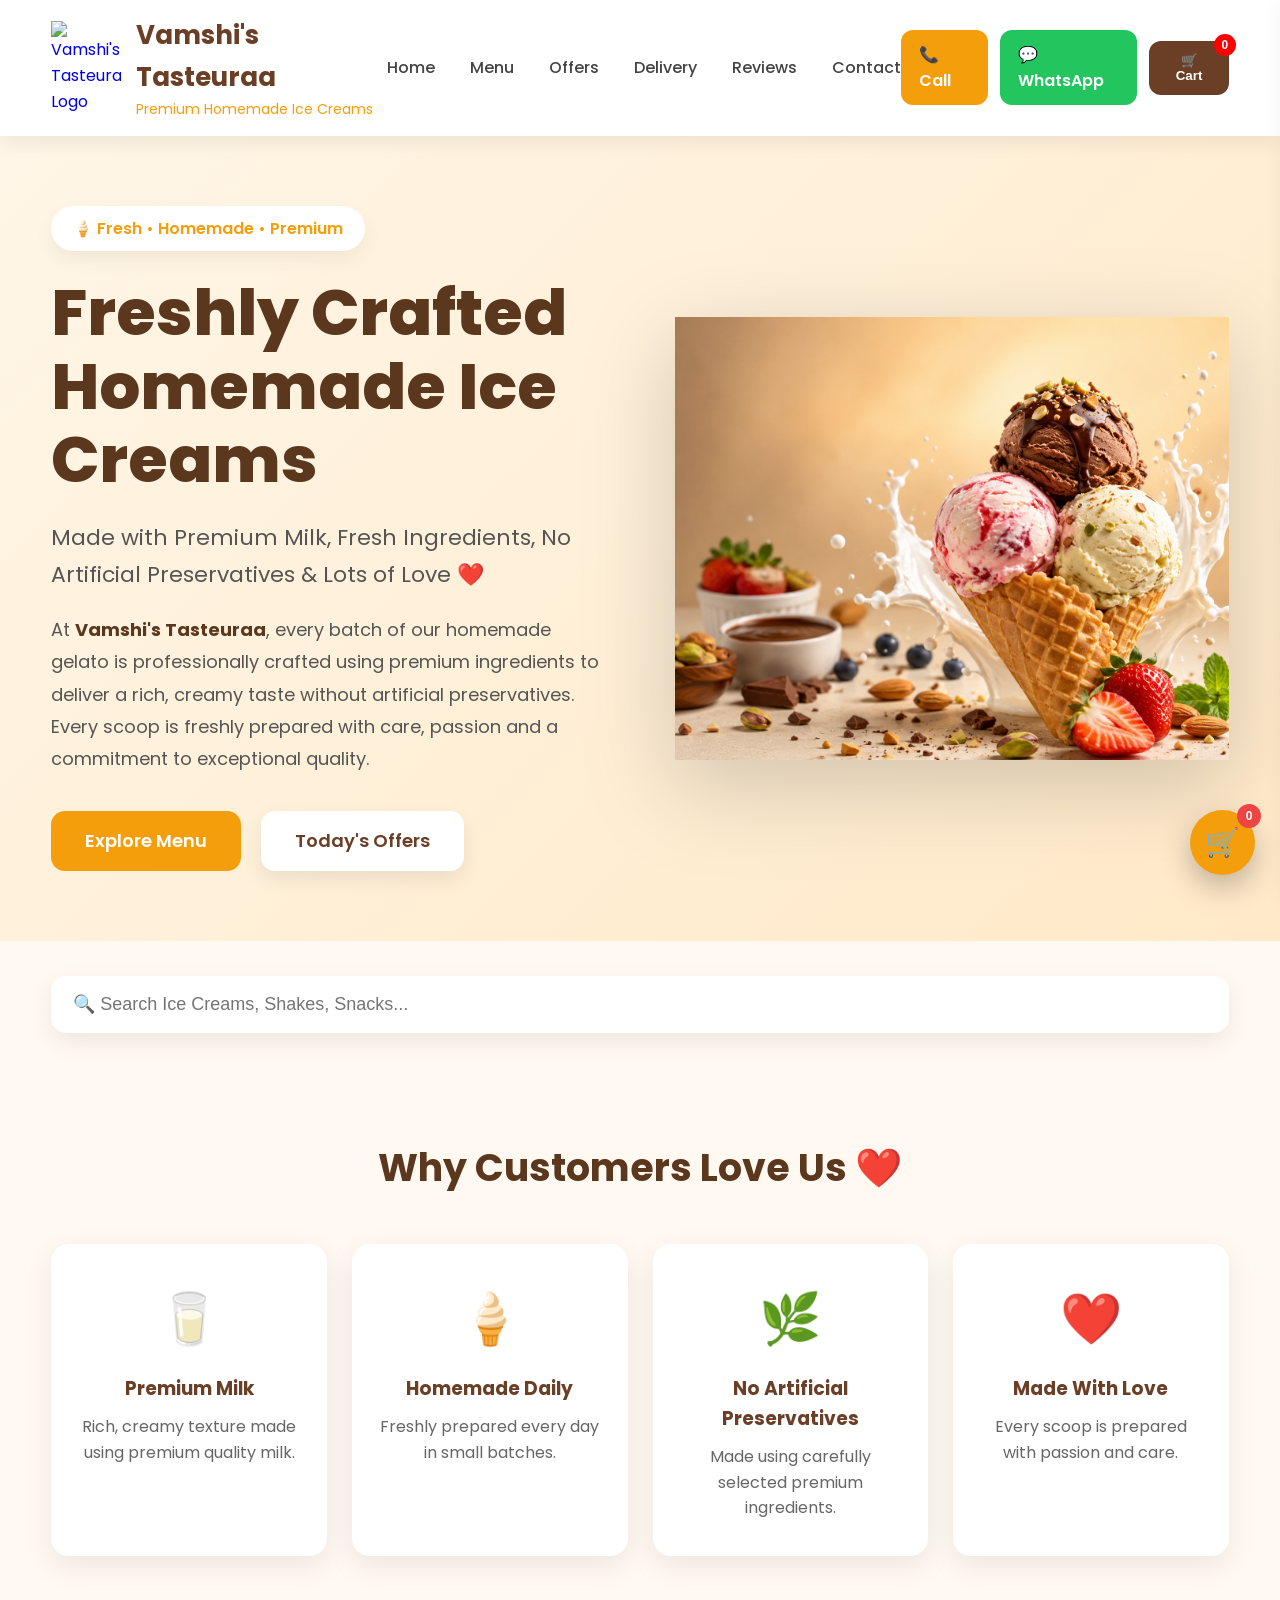
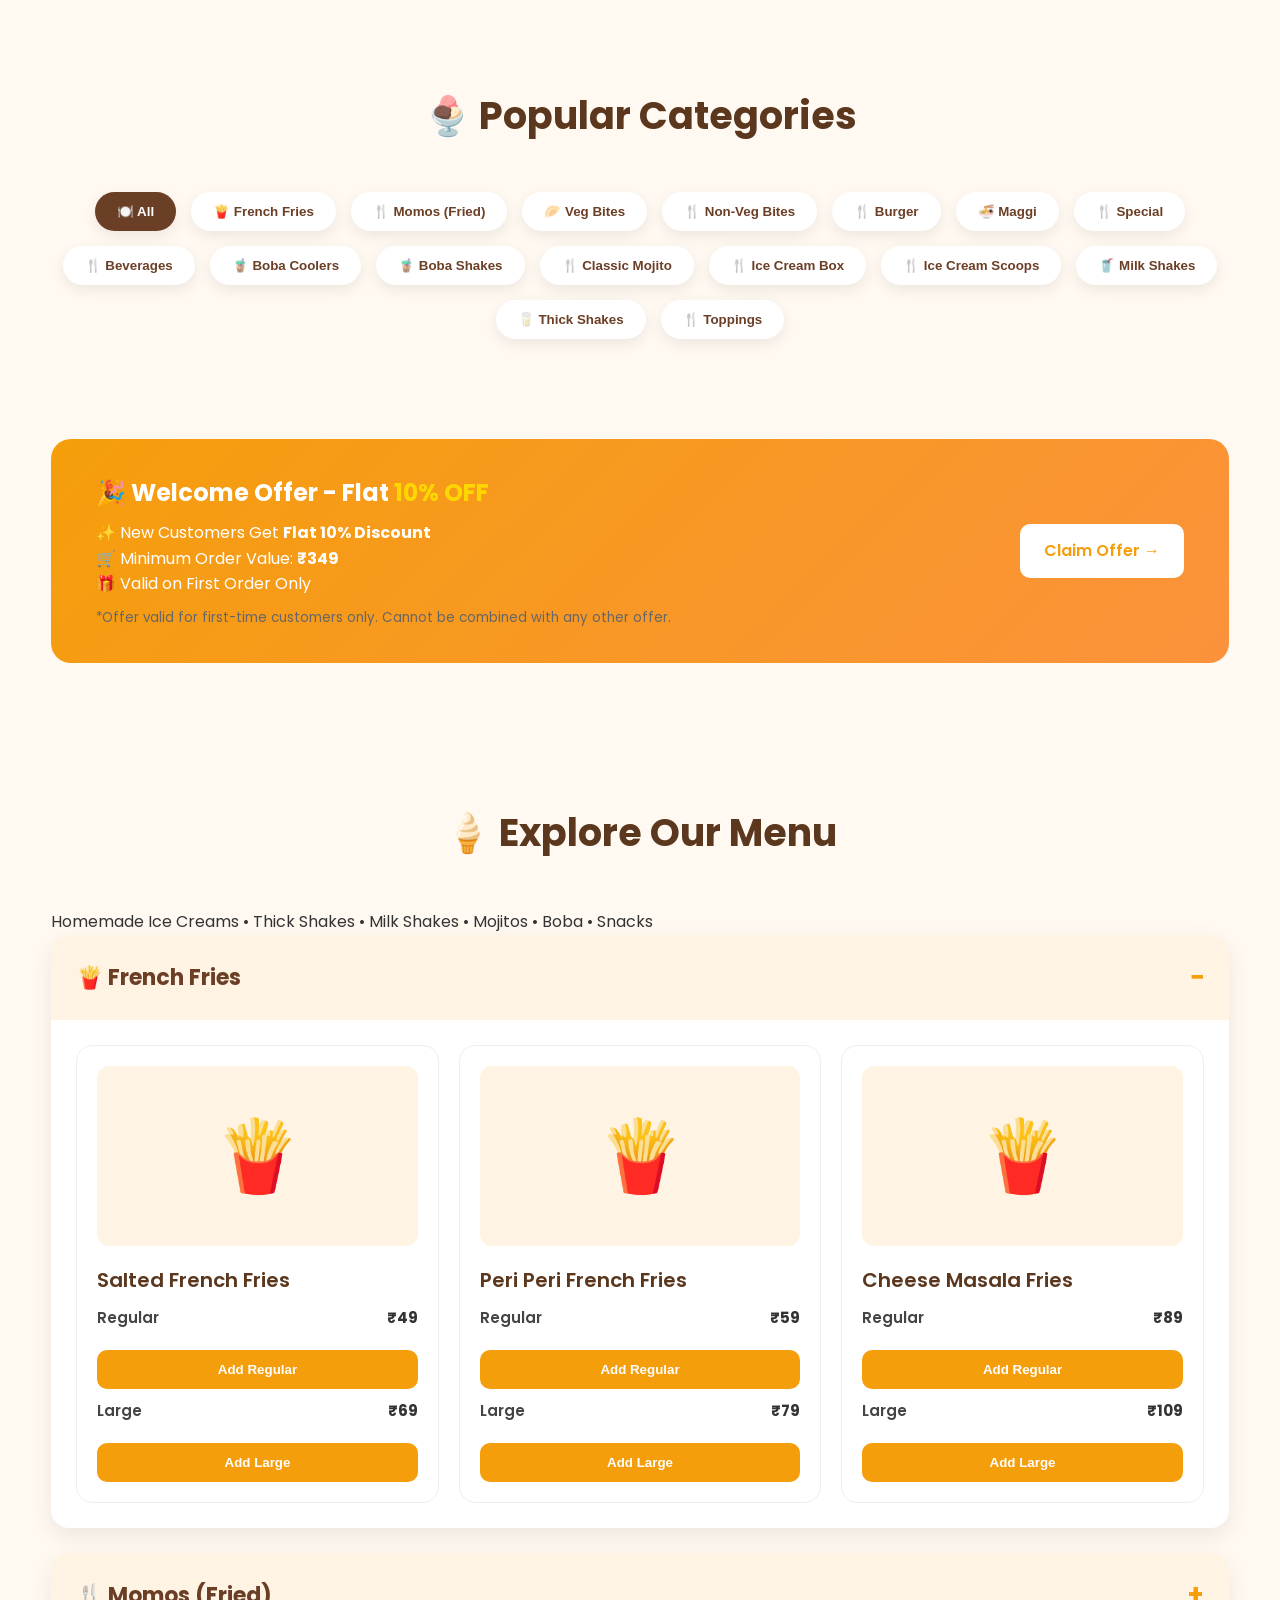
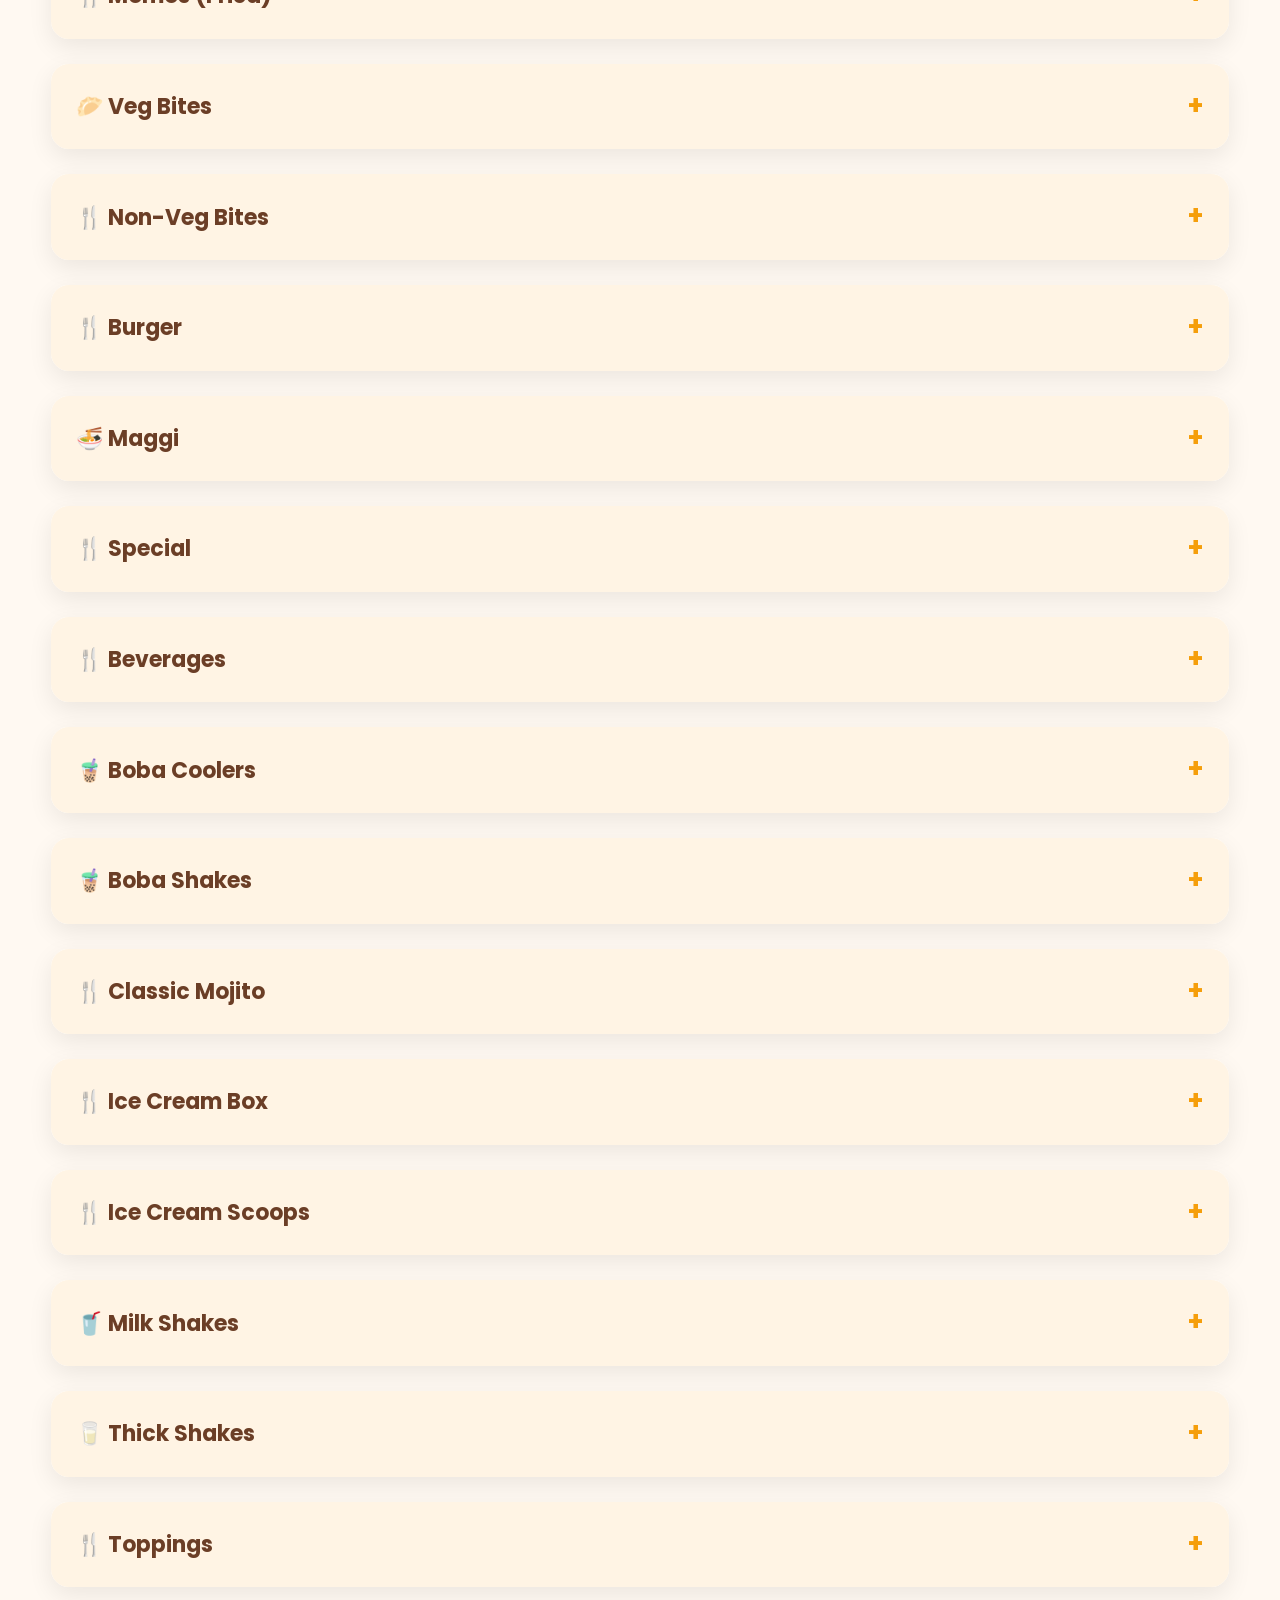
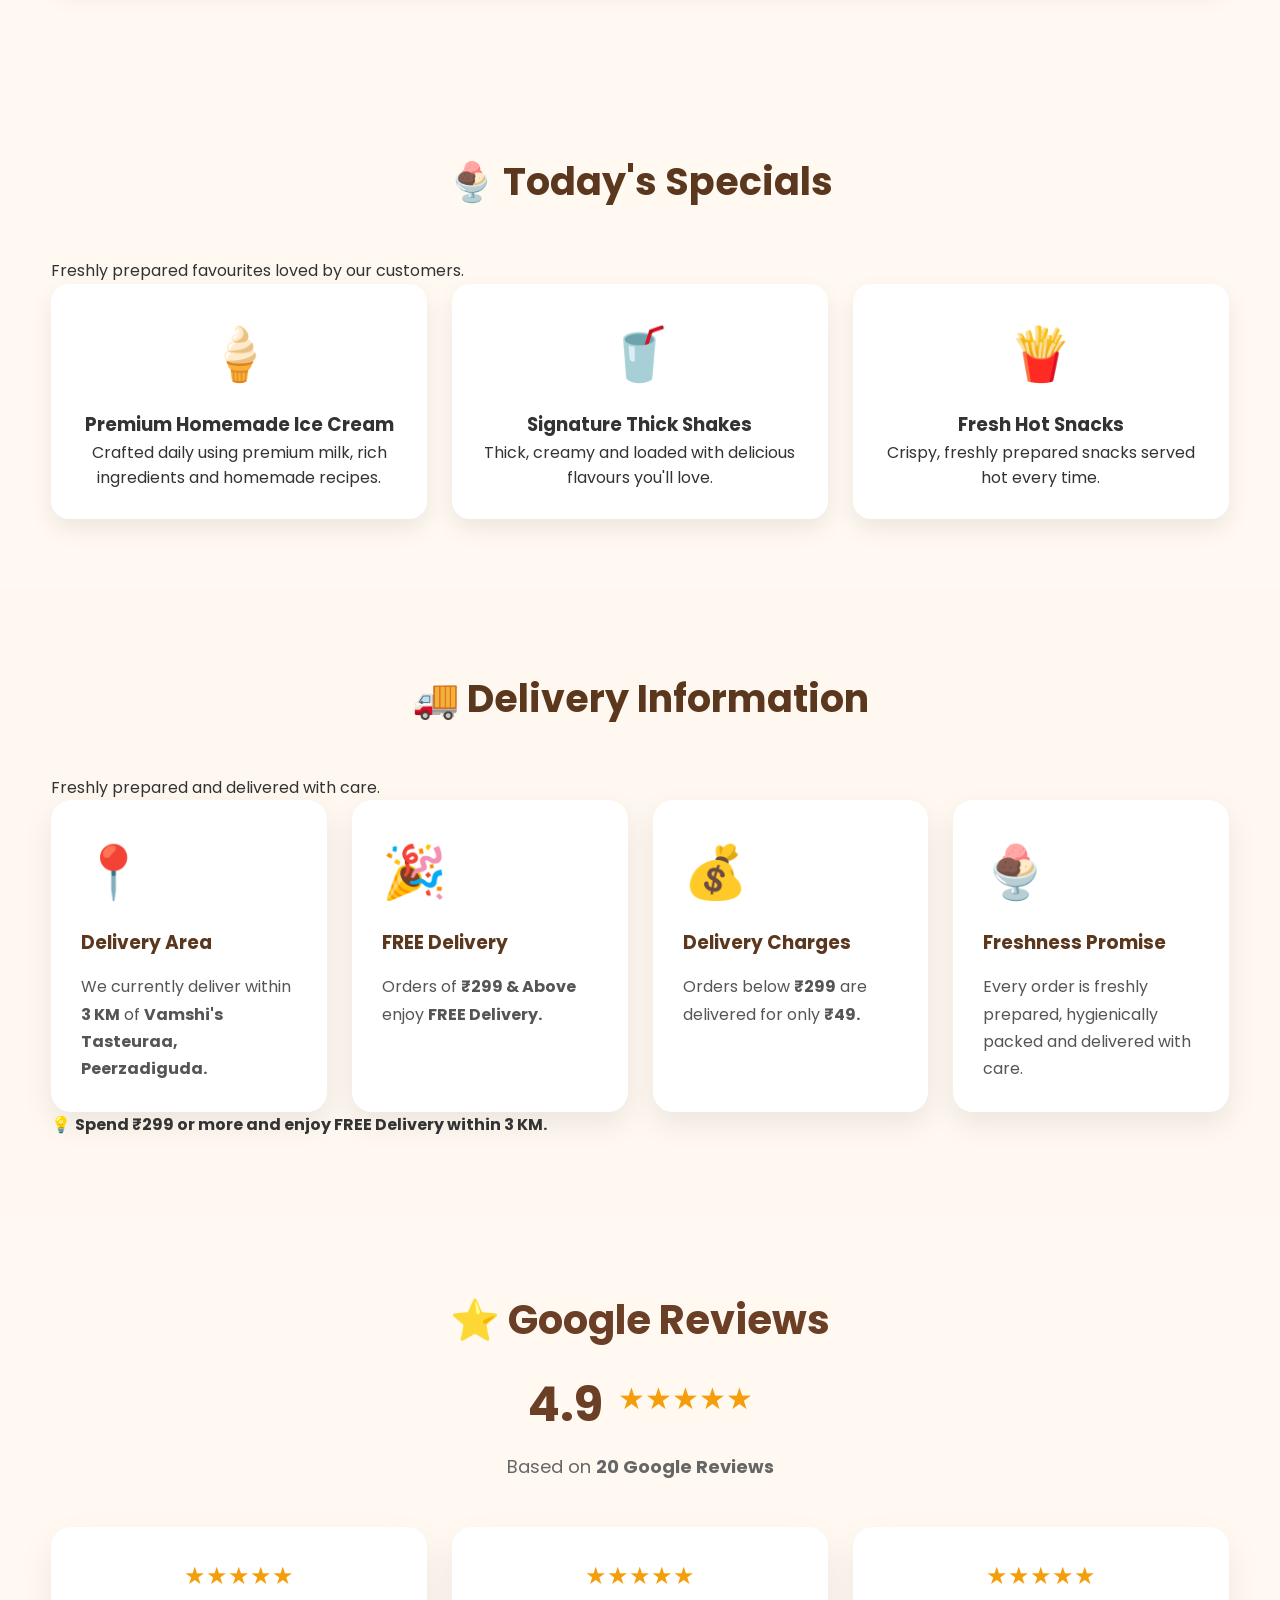
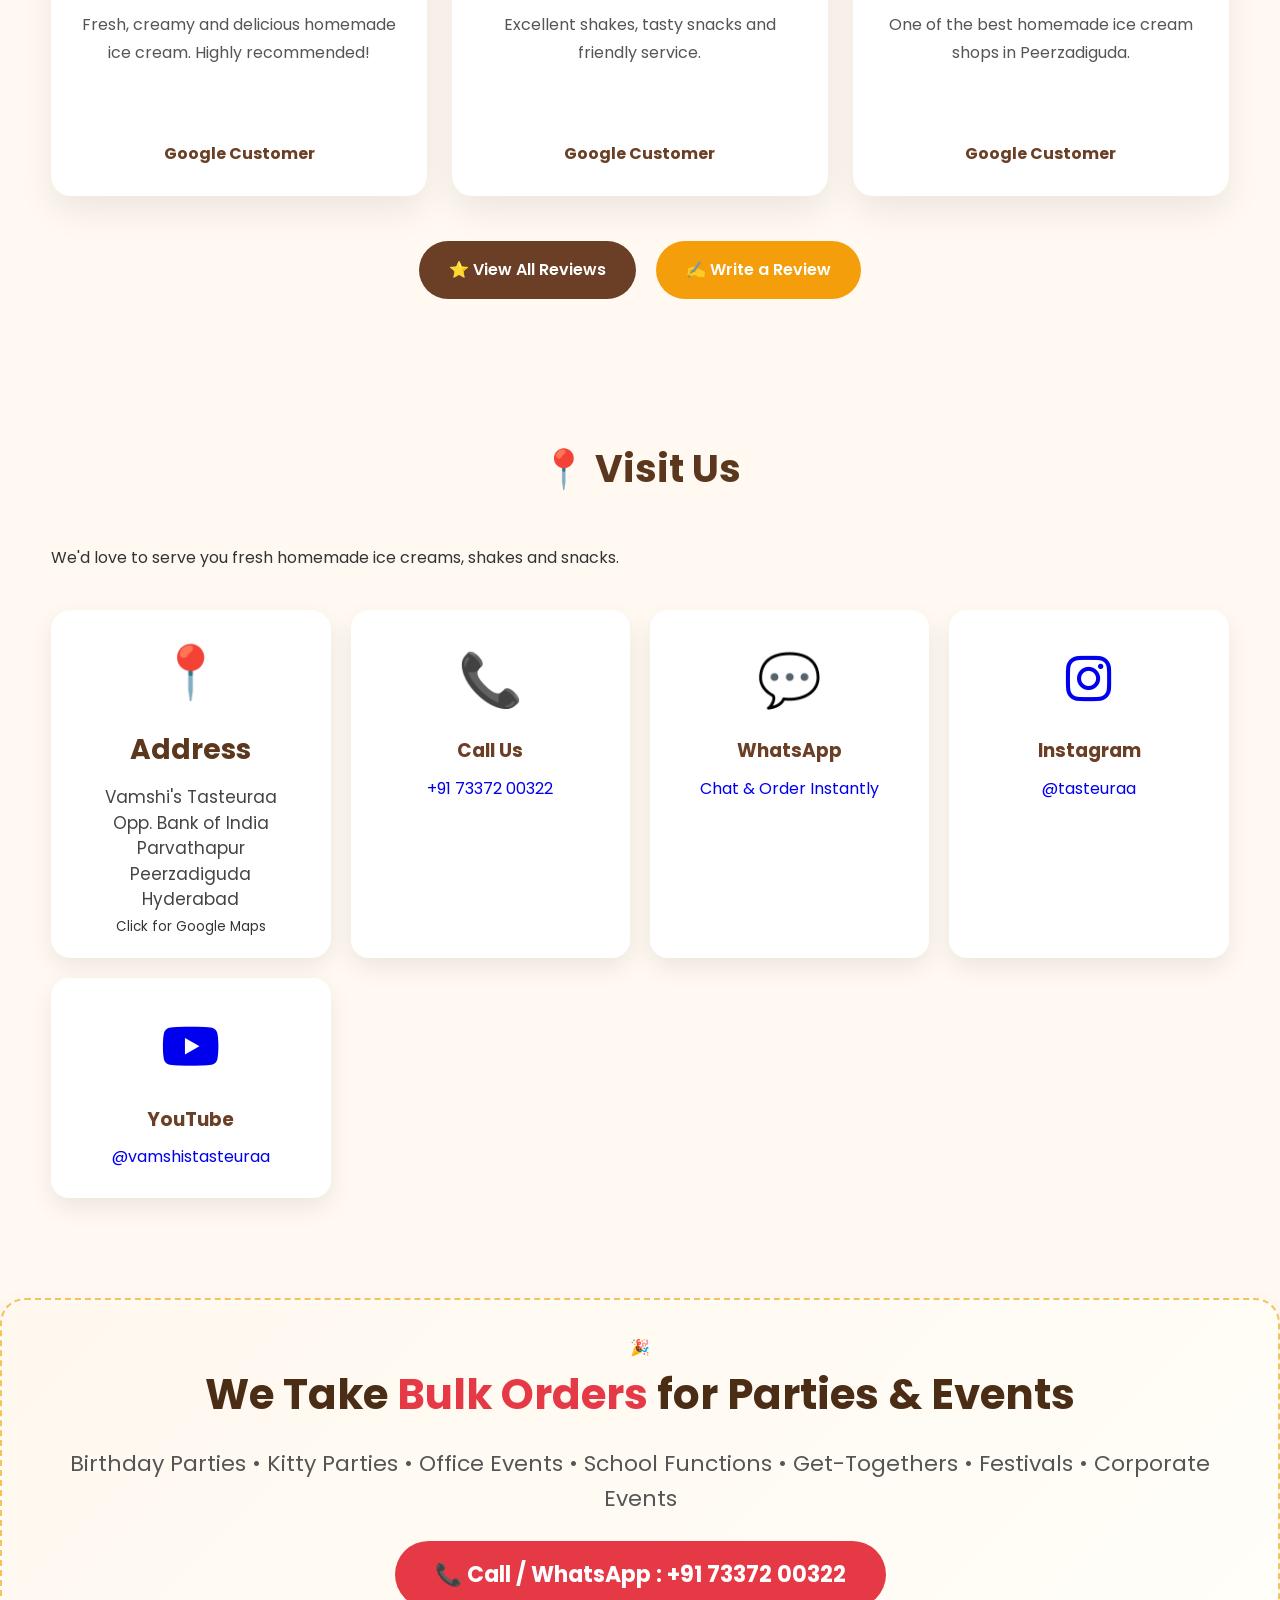
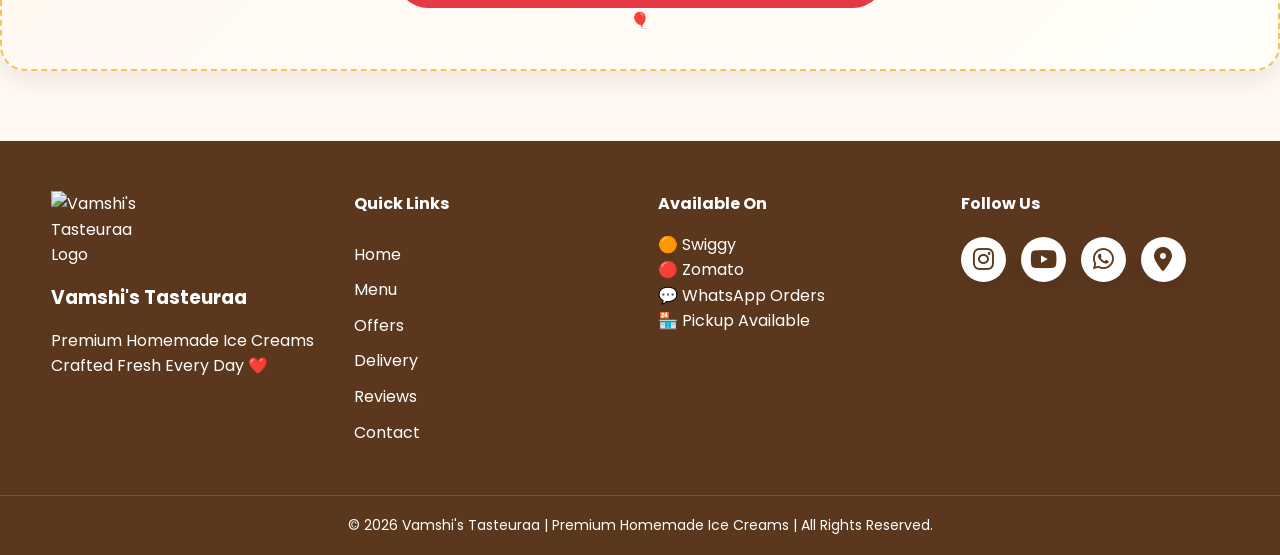
==== index.html @ bd8fe951 "Update index.html" ====
<!DOCTYPE html>
<html lang="en">

<head>

    <meta charset="UTF-8">
    <meta name="viewport" content="width=device-width, initial-scale=1.0">

    <title>Vamshi's Tasteuraa | Premium Homemade Ice Creams</title>

    <meta name="description"
        content="Premium Homemade Ice Creams, Gelato, Thick Shakes, Milk Shakes, Mojitos, Snacks & More">

    <meta name="keywords"
        content="Homemade Ice Cream, Gelato, Thick Shakes, Milk Shakes, Peerzadiguda, Hyderabad">

    <link rel="icon" href="images/logo.png">

    <!-- Google Font -->
    <link rel="preconnect" href="https://fonts.googleapis.com">
    <link rel="preconnect" href="https://fonts.gstatic.com" crossorigin>

    <link href="https://fonts.googleapis.com/css2?family=Poppins:wght@300;400;500;600;700;800&display=swap"
        rel="stylesheet">

    <!-- Font Awesome -->
    <link rel="stylesheet"
        href="https://cdnjs.cloudflare.com/ajax/libs/font-awesome/6.7.2/css/all.min.css">

    <!-- Main CSS -->
    <link rel="stylesheet" href="css/style.css">

</head>

<body>

<!-- =====================================
                NAVBAR
===================================== -->

<header class="navbar">

    <div class="container nav-container">

        <a href="#" class="logo">

            <img src="images/logo.png"
                 alt="Vamshi's Tasteuraa Logo">

            <div>

                <h2>Vamshi's Tasteuraa</h2>

                <p>Premium Homemade Ice Creams</p>

            </div>

        </a>

        <nav>

            <ul class="nav-links">

                <li><a href="#">Home</a></li>

                <li><a href="#menu">Menu</a></li>

                <li><a href="#offers">Offers</a></li>

                <li><a href="#delivery">Delivery</a></li>

                <li><a href="#reviews">Reviews</a></li>

                <li><a href="#contact">Contact</a></li>

            </ul>

        </nav>

        <div class="nav-actions">

            <a href="tel:+917337200322"
               class="call-btn">

                📞 Call

            </a>

            <a href="https://wa.me/917337200322"
               target="_blank"
               class="whatsapp-btn">

                💬 WhatsApp

            </a>

            <button id="cartButton"
                    class="cart-btn">

                🛒 Cart

                <span id="cart-count">

                    0

                </span>

            </button>

        </div>

    </div>

</header>

<!-- =====================================
                HERO
===================================== -->

<section class="hero">

    <div class="container">

        <div class="hero-grid">

            <!-- LEFT -->

            <div class="hero-content">

                <div class="hero-tag">

                    🍦 Fresh • Homemade • Premium

                </div>

                <h1>

                    Freshly Crafted
                    <br>
                    Homemade Ice Creams

                </h1>

                <p>

                    Made with Premium Milk,
                    Fresh Ingredients,
                    No Artificial Preservatives &
                    Lots of Love ❤️

                </p>

                <div class="hero-about">

                    <p class="hero-description">

                        At <strong>Vamshi's Tasteuraa</strong>,
                        every batch of our homemade gelato is
                        professionally crafted using premium
                        ingredients to deliver a rich, creamy taste
                        without artificial preservatives.

                        Every scoop is freshly prepared with care,
                        passion and a commitment to exceptional
                        quality.

                    </p>

                </div>

                <div class="hero-buttons">

                    <a href="#menu"
                       class="primary-btn">

                        Explore Menu

                    </a>

                    <a href="#offers"
                       class="secondary-btn">

                        Today's Offers

                    </a>

                </div>

            </div>

            <!-- RIGHT -->

            <div class="hero-image">

                <img src="images/hero-icecream.png"
                     alt="Premium Homemade Ice Cream">

            </div>

        </div>

    </div>

</section>

<!-- =====================================
                SEARCH
===================================== -->

<section class="search-section">

    <div class="container">

        <input type="text"
               id="search"
               placeholder="🔍 Search Ice Creams, Shakes, Snacks...">

    </div>

</section>

<!-- =====================================
            WHY CHOOSE US
===================================== -->

<section class="features">

    <div class="container">

        <h2 class="section-title">

            Why Customers Love Us ❤️

        </h2>

        <div class="feature-grid">

            <div class="feature-card">

                <div class="feature-icon">

                    🥛

                </div>

                <h3>

                    Premium Milk

                </h3>

                <p>

                    Rich, creamy texture made using premium quality milk.

                </p>

            </div>

            <div class="feature-card">

                <div class="feature-icon">

                    🍦

                </div>

                <h3>

                    Homemade Daily

                </h3>

                <p>

                    Freshly prepared every day in small batches.

                </p>

            </div>

            <div class="feature-card">

                <div class="feature-icon">

                    🌿

                </div>

                <h3>

                    No Artificial Preservatives

                </h3>

                <p>

                    Made using carefully selected premium ingredients.

                </p>

            </div>

            <div class="feature-card">

                <div class="feature-icon">

                    ❤️

                </div>

                <h3>

                    Made With Love

                </h3>

                <p>

                    Every scoop is prepared with passion and care.

                </p>

            </div>

        </div>

    </div>

</section>
<!-- =====================================
        POPULAR CATEGORIES
====================================== -->

<section class="category-section">

    <div class="container">

        <h2 class="section-title">

            🍨 Popular Categories

        </h2>

        <div id="categories">

            <!-- Categories loaded from app.js -->

        </div>

    </div>

</section>

<!-- =====================================
            OFFERS
====================================== -->

<section
    id="offers"
    class="offers">

    <div class="container">

        <div class="offer-card">

            <div>

                <h2>

                    🎉 Welcome Offer - Flat <span style="color:#FFD700;">10% OFF</span>

                </h2>

                <p>

                    ✨ New Customers Get <strong>Flat 10% Discount</strong><br>

                    🛒 Minimum Order Value: <strong>₹349</strong><br>

                    🎁 Valid on First Order Only

                </p>

                <small style="display:block;margin-top:10px;color:#666;">

                    *Offer valid for first-time customers only.
                    Cannot be combined with any other offer.

                </small>

            </div>

            <a
                href="https://wa.me/917337200322"
                class="offer-btn">

                Claim Offer →

            </a>

        </div>

    </div>

</section>

<!-- =====================================
            MENU
====================================== -->

<section
    id="menu"
    class="products">

    <div class="container">

        <h2 class="section-title">

            🍦 Explore Our Menu

        </h2>

        <p class="section-subtitle">

            Homemade Ice Creams • Thick Shakes • Milk Shakes • Mojitos • Boba • Snacks

        </p>

        <div id="category-products">

            <!-- Products loaded dynamically from app.js -->

        </div>

    </div>

</section>

<!-- =====================================
        FLOATING CART BUTTON
====================================== -->

<button
    id="floating-cart"
    class="floating-cart">

    🛒

    <span id="floating-cart-count">

        0

    </span>

</button>

<!-- =====================================
            CART PANEL
====================================== -->

<aside id="cart-panel">

    <div class="cart-header">

        <h2>

            🛒 Your Cart

        </h2>

        <button
            id="close-cart">

            &times;

        </button>

    </div>

    <div id="cart-items">

        <!-- Cart Items -->

    </div>

    <div class="cart-footer">

        <div class="cart-total-row">

            <span>

                Subtotal

            </span>

            <span id="cart-subtotal">

                ₹0

            </span>

        </div>

        <div class="cart-total-row">

            <span>

                Delivery

            </span>

            <span id="delivery-charge">

                ₹0

            </span>

        </div>

        <div class="cart-total-row grand-total">

            <strong>

                Total

            </strong>

            <strong id="cart-total">

                ₹0

            </strong>

        </div>

        <button
            id="checkout-btn"
            class="checkout-btn">

            Proceed to Checkout

        </button>

    </div>

</aside>

<!-- =====================================
            OVERLAY
====================================== -->

<div id="overlay"></div>

<!-- =====================================
        CHECKOUT MODAL
====================================== -->

<div
    id="checkout-modal"
    class="checkout-modal">

    <div class="checkout-content">

        <div class="checkout-header">

            <h2>

                Customer Details

            </h2>

            <button
                id="close-checkout">

                &times;

            </button>

        </div>

        <form id="checkout-form">

            <div class="form-group">

                <label>

                    Full Name

                </label>

                <input
                    type="text"
                    id="customer-name"
                    placeholder="Enter your Name"
                    required>

            </div>

            <div class="form-group">

                <label>

                    Mobile Number

                </label>

                <input
                    type="tel"
                    id="customer-phone"
                    placeholder="10 Digit Mobile Number"
                    required>

            </div>

            <div class="form-group">

                <label>

                    Delivery Type

                </label>

                <select id="delivery-type">

                    <option value="Pickup">

                        Pickup

                    </option>

                    <option value="Delivery">

                        Home Delivery

                    </option>

                </select>

            </div>

            <div class="form-group">

                <label>

                    Delivery Address

                </label>

                <textarea
                    id="customer-address"
                    rows="4"
                    placeholder="House No, Street, Area"></textarea>

            </div>

            <div class="form-group">

                <label>

                    Landmark

                </label>

                <input
                    type="text"
                    id="customer-landmark"
                    placeholder="Nearby Landmark">

            </div>

            <div class="form-group">

                <label>

                    Special Instructions

                </label>

                <textarea
                    id="special-note"
                    rows="3"
                    placeholder="Extra Toppings, Less Sugar, etc."></textarea>

            </div>

            <!-- Delivery Information -->

            <div class="checkout-info">

                🚚 <strong>Delivery Policy</strong>

                <ul>

                    <li>Free Delivery on Orders of ₹299 & Above</li>

                    <li>Orders below ₹299 incur ₹49 Delivery Charge</li>

                    <li>Delivery available within 3 KM of our store</li>

                </ul>

            </div>

            <div class="checkout-summary">

                <div>

                    <span>

                        Items

                    </span>

                    <span id="summary-items">

                        0

                    </span>

                </div>

                <div>

                    <span>

                        Total

                    </span>

                    <strong id="summary-total">

                        ₹0

                    </strong>

                </div>

            </div>

            <button
                type="submit"
                id="place-order"
                class="place-order-btn">

                💬 Place Order on WhatsApp

            </button>

        </form>

    </div>

</div>
        <!-- =====================================
            TODAY'S SPECIALS
====================================== -->

<section class="specials">

    <div class="container">

        <h2 class="section-title">

            🍨 Today's Specials

        </h2>

        <p class="section-subtitle">

            Freshly prepared favourites loved by our customers.

        </p>

        <div class="special-grid">

            <div class="special-card">

                <div class="special-icon">

                    🍦

                </div>

                <h3>

                    Premium Homemade Ice Cream

                </h3>

                <p>

                    Crafted daily using premium milk,
                    rich ingredients and homemade recipes.

                </p>

            </div>

            <div class="special-card">

                <div class="special-icon">

                    🥤

                </div>

                <h3>

                    Signature Thick Shakes

                </h3>

                <p>

                    Thick, creamy and loaded with
                    delicious flavours you'll love.

                </p>

            </div>

            <div class="special-card">

                <div class="special-icon">

                    🍟

                </div>

                <h3>

                    Fresh Hot Snacks

                </h3>

                <p>

                    Crispy, freshly prepared snacks
                    served hot every time.

                </p>

            </div>

        </div>

    </div>

</section>

<!-- =====================================
            DELIVERY INFORMATION
====================================== -->

<section
id="delivery"
class="delivery">

    <div class="container">

        <h2 class="section-title">

            🚚 Delivery Information

        </h2>

        <p class="section-subtitle">

            Freshly prepared and delivered with care.

        </p>

        <div class="delivery-grid">

            <div class="delivery-card">

                <div class="special-icon">

                    📍

                </div>

                <h3>

                    Delivery Area

                </h3>

                <p>

                    We currently deliver within

                    <strong>3 KM</strong>

                    of

                    <strong>Vamshi's Tasteuraa,
                    Peerzadiguda.</strong>

                </p>

            </div>

            <div class="delivery-card">

                <div class="special-icon">

                    🎉

                </div>

                <h3>

                    FREE Delivery

                </h3>

                <p>

                    Orders of

                    <strong>₹299 & Above</strong>

                    enjoy

                    <strong>FREE Delivery.</strong>

                </p>

            </div>

            <div class="delivery-card">

                <div class="special-icon">

                    💰

                </div>

                <h3>

                    Delivery Charges

                </h3>

                <p>

                    Orders below

                    <strong>₹299</strong>

                    are delivered for only

                    <strong>₹49.</strong>

                </p>

            </div>

            <div class="delivery-card">

                <div class="special-icon">

                    🍨

                </div>

                <h3>

                    Freshness Promise

                </h3>

                <p>

                    Every order is freshly prepared,
                    hygienically packed and delivered
                    with care.

                </p>

            </div>

        </div>

        <div class="delivery-note">

            💡

            <strong>

                Spend ₹299 or more and enjoy FREE Delivery
                within 3 KM.

            </strong>

        </div>

    </div>

</section>

<!-- =====================================
            GOOGLE REVIEWS
====================================== -->

<section
id="reviews"
class="reviews">

    <div class="container">

        <div class="google-rating">

            <h2>

                ⭐ Google Reviews

            </h2>

            <div class="rating">

                <span class="score">

                    4.9

                </span>

                <span class="stars">

                    ★★★★★

                </span>

            </div>

            <p>

                Based on

                <strong>

                    20 Google Reviews

                </strong>

            </p>

        </div>

        <div class="review-grid">

            <div class="review-card">

                <div class="stars">

                    ★★★★★

                </div>

                <p>

                    Fresh, creamy and delicious
                    homemade ice cream.

                    Highly recommended!

                </p>

                <h4>

                    Google Customer

                </h4>

            </div>

            <div class="review-card">

                <div class="stars">

                    ★★★★★

                </div>

                <p>

                    Excellent shakes,
                    tasty snacks and
                    friendly service.

                </p>

                <h4>

                    Google Customer

                </h4>

            </div>

            <div class="review-card">

                <div class="stars">

                    ★★★★★

                </div>

                <p>

                    One of the best
                    homemade ice cream
                    shops in Peerzadiguda.

                </p>

                <h4>

                    Google Customer

                </h4>

            </div>

        </div>

        <div class="review-buttons">

            <a

                href="https://www.google.com/maps/place/Vamshi's+Tasteuraa/@17.3913035,78.605659,17z/data=!4m14!1m7!3m6!1s0x3bcb97003ecbdc71:0xef2e5ac44347d9ff!2sVamshi's+Tasteuraa!8m2!3d17.3913035!4d78.605659!16s%2Fg%2F11ytxlgqd0!3m5!1s0x3bcb97003ecbdc71:0xef2e5ac44347d9ff!8m2!3d17.3913035!4d78.605659!16s%2Fg%2F11ytxlgqd0"

                target="_blank"

                class="review-btn">

                ⭐ View All Reviews

            </a>

            <a

                href="https://g.page/r/Cf_ZR0PEWi7vEBM/review"

                target="_blank"

                class="review-btn secondary">

                ✍ Write a Review

            </a>

        </div>

    </div>

</section>

        <!-- =====================================
            CONTACT
====================================== -->

<section
id="contact"
class="contact">

    <div class="container">

        <h2 class="section-title">

            📍 Visit Us

        </h2>

        <p class="section-subtitle">

            We'd love to serve you fresh homemade ice creams,
            shakes and snacks.

        </p>

        <div class="contact-grid">

            <!-- Address -->

            <a

                href="https://maps.app.goo.gl/3oba2FKFDw6v2dEX7"

                target="_blank"

                class="contact-card map-card">

                <div class="special-icon">

                    📍

                </div>

                <h3>

                    Address

                </h3>

                <p>

                    Vamshi's Tasteuraa

                    <br>

                    Opp. Bank of India

                    <br>

                    Parvathapur

                    <br>

                    Peerzadiguda

                    <br>

                    Hyderabad

                </p>

                <small>

                    Click for Google Maps

                </small>

            </a>

            <!-- Phone -->

            <a

                href="tel:+917337200322"

                class="contact-card">

                <div class="special-icon">

                    📞

                </div>

                <h3>

                    Call Us

                </h3>

                <p>

                    +91 73372 00322

                </p>

            </a>

            <!-- WhatsApp -->

            <a

                href="https://wa.me/917337200322"

                target="_blank"

                class="contact-card">

                <div class="special-icon">

                    💬

                </div>

                <h3>

                    WhatsApp

                </h3>

                <p>

                    Chat & Order Instantly

                </p>

            </a>

            <!-- Instagram -->

            <a

                href="https://www.instagram.com/tasteuraa?igsh=NnpscGtjbjNxbmtn"

                target="_blank"

                class="contact-card">

                <div class="special-icon">

                    <i class="fab fa-instagram"></i>

                </div>

                <h3>

                    Instagram

                </h3>

                <p>

                    @tasteuraa

                </p>

            </a>

            <!-- YouTube -->

            <a

                href="https://youtube.com/@vamshistasteuraa?si=hQoJ-qJazHbLPqdS"

                target="_blank"

                class="contact-card">

                <div class="special-icon">

                    <i class="fab fa-youtube"></i>

                </div>

                <h3>

                    YouTube

                </h3>

                <p>

                    @vamshistasteuraa

                </p>

            </a>

        </div>

    </div>

</section>



<section class="bulk-orders">

    <div class="bulk-left">

        🎉

    </div>

    <div class="bulk-center">

        <h2>

            We Take <span>Bulk Orders</span> for Parties & Events

        </h2>

        <p>

            Birthday Parties • Kitty Parties • Office Events •
            School Functions • Get-Togethers • Festivals •
            Corporate Events

        </p>

        <a
            href="tel:+917337200322"
            class="bulk-btn">

            📞 Call / WhatsApp : +91 73372 00322

        </a>

    </div>

    <div class="bulk-right">

        🎈

    </div>

</section>
    
<!-- =====================================
            FOOTER
====================================== -->

<footer class="footer">

    <div class="container footer-container">

        <!-- Brand -->

        <div class="footer-brand">

            <img
                src="images/logo.png"
                alt="Vamshi's Tasteuraa Logo"
                class="footer-logo-img">

            <h3>

                Vamshi's Tasteuraa

            </h3>

            <p>

                Premium Homemade Ice Creams

            </p>

            <p>

                Crafted Fresh Every Day ❤️

            </p>

        </div>

        <!-- Quick Links -->

        <div class="footer-links">

            <h4>

                Quick Links

            </h4>

            <a href="#">Home</a>

            <a href="#menu">Menu</a>

            <a href="#offers">Offers</a>

            <a href="#delivery">Delivery</a>

            <a href="#reviews">Reviews</a>

            <a href="#contact">Contact</a>

        </div>

        <!-- Available On -->

        <div class="footer-delivery">

            <h4>

                Available On

            </h4>

            <p>🟠 Swiggy</p>

            <p>🔴 Zomato</p>

            <p>💬 WhatsApp Orders</p>

            <p>🏪 Pickup Available</p>

        </div>

        <!-- Follow Us -->

        <div class="footer-social-section">

            <h4>

                Follow Us

            </h4>

            <div class="footer-social">

                <a

                    href="https://www.instagram.com/tasteuraa?igsh=NnpscGtjbjNxbmtn"

                    target="_blank">

                    <i class="fab fa-instagram"></i>

                </a>

                <a

                    href="https://youtube.com/@vamshistasteuraa?si=hQoJ-qJazHbLPqdS"

                    target="_blank">

                    <i class="fab fa-youtube"></i>

                </a>

                <a

                    href="https://wa.me/917337200322"

                    target="_blank">

                    <i class="fab fa-whatsapp"></i>

                </a>

                <a

                    href="https://maps.app.goo.gl/3oba2FKFDw6v2dEX7"

                    target="_blank">

                    <i class="fas fa-location-dot"></i>

                </a>

            </div>

        </div>

    </div>

    <div class="copyright">

        © 2026 Vamshi's Tasteuraa |

        Premium Homemade Ice Creams |

        All Rights Reserved.

    </div>

</footer>

<!-- =====================================
            JAVASCRIPT
====================================== -->

<script src="js/cart.js"></script>

<script src="js/app.js"></script>

</body>

</html>
---- css/style.css ----
/* ======================================================
   VAMSHI'S TASTEURAA
   PREMIUM LIGHT THEME
====================================================== */

*{
    margin:0;
    padding:0;
    box-sizing:border-box;
}

html{
    scroll-behavior:smooth;
}

body{

    font-family:'Poppins',sans-serif;

    background:#FFF9F2;

    color:#333;

    line-height:1.6;

}

img{
    max-width:100%;
    display:block;
}

a{
    text-decoration:none;
}

.container{

    width:92%;

    max-width:1300px;

    margin:auto;

}

/* ======================================================
                    NAVBAR
====================================================== */

.navbar{

    position:sticky;

    top:0;

    z-index:999;

    background:#fff;

    box-shadow:0 5px 20px rgba(0,0,0,.08);

}

.nav-container{

    display:flex;

    justify-content:space-between;

    align-items:center;

    padding:15px 0;

}

.logo{

    display:flex;

    align-items:center;

    gap:15px;

}

.logo img{

    width:70px;

}

.logo h2{

    color:#6B3E26;

    font-size:26px;

    font-weight:700;

}

.logo p{

    color:#F59E0B;

    font-size:14px;

}

.nav-links{

    display:flex;

    gap:35px;

    list-style:none;

}

.nav-links a{

    color:#444;

    font-weight:500;

    transition:.3s;

}

.nav-links a:hover{

    color:#F59E0B;

}

.nav-actions{

    display:flex;

    gap:12px;

    align-items:center;

}

.call-btn,
.whatsapp-btn,
.cart-btn{

    border:none;

    padding:12px 18px;

    border-radius:12px;

    cursor:pointer;

    font-weight:600;

    transition:.3s;

}

.call-btn{

    background:#F59E0B;

    color:#fff;

}

.call-btn:hover{

    background:#d97706;

}

.whatsapp-btn{

    background:#22c55e;

    color:white;

}

.whatsapp-btn:hover{

    background:#16a34a;

}

.cart-btn{

    background:#6B3E26;

    color:#fff;

    position:relative;

}

#cart-count{

    position:absolute;

    top:-7px;

    right:-7px;

    background:red;

    color:white;

    width:22px;

    height:22px;

    border-radius:50%;

    display:flex;

    align-items:center;

    justify-content:center;

    font-size:12px;

}

/* =====================================
            HERO
===================================== */

.hero{

    background:linear-gradient(135deg,#FFF6E7,#FFE9C8);

    padding:70px 0;

    overflow:hidden;

}

.hero-grid{

    display:grid;

    grid-template-columns:1fr 1fr;

    align-items:center;

    gap:70px;

}

.hero-content{

    z-index:2;

}

.hero-tag{

    display:inline-block;

    background:#fff;

    color:#F59E0B;

    padding:10px 22px;

    border-radius:40px;

    font-size:16px;

    font-weight:600;

    margin-bottom:25px;

    box-shadow:0 8px 20px rgba(0,0,0,.06);

}

.hero h1{

    font-size:64px;

    color:#5B371E;

    line-height:1.15;

    font-weight:800;

    margin-bottom:22px;

}

.hero p{

    font-size:22px;

    color:#555;

    line-height:1.7;

    margin-bottom:18px;

}

/* =====================================
        HERO ABOUT
===================================== */

.hero-about{

    max-width:700px;

    margin:20px 0 35px;

}

.hero-about p{

    font-size:18px;

    line-height:1.8;

    color:#555;

}

.hero-about strong{

    color:#5B371E;

    font-weight:700;

}

/* =====================================
        HERO BUTTONS
===================================== */

.hero-buttons{

    display:flex;

    gap:20px;

    flex-wrap:wrap;

    margin-top:35px;

}

.primary-btn,
.secondary-btn{

    display:inline-flex;

    align-items:center;

    justify-content:center;

    padding:16px 34px;

    border-radius:14px;

    font-size:18px;

    font-weight:600;

    text-decoration:none;

    transition:.3s;

}

.primary-btn{

    background:#F59E0B;

    color:#fff;

}

.primary-btn:hover{

    background:#d97706;

    transform:translateY(-3px);

}

.secondary-btn{

    background:#fff;

    color:#6B3E26;

    box-shadow:0 8px 20px rgba(0,0,0,.08);

}

.secondary-btn:hover{

    transform:translateY(-3px);

}

/* =====================================
        HERO IMAGE
===================================== */

.hero-image{

    display:flex;

    justify-content:center;

    align-items:center;

}

.hero-image img{

    width:100%;

    max-width:680px;

    height:auto;

    filter:drop-shadow(0 25px 45px rgba(0,0,0,.18));

    animation:float 4s ease-in-out infinite;

}

/* =====================================
        FLOAT ANIMATION
===================================== */

@keyframes float{

    0%{

        transform:translateY(0);

    }

    50%{

        transform:translateY(-12px);

    }

    100%{

        transform:translateY(0);

    }

}

/* =====================================
        MOBILE
===================================== */

@media(max-width:992px){

    .hero{

        padding:60px 0;

    }

    .hero-grid{

        grid-template-columns:1fr;

        text-align:center;

        gap:40px;

    }

    .hero h1{

        font-size:48px;

    }

    .hero p{

        font-size:18px;

    }

    .hero-about{

        max-width:100%;

    }

    .hero-buttons{

        justify-content:center;

    }

    .hero-image{

        order:-1;

    }

    .hero-image img{

        max-width:420px;

    }

}

@media(max-width:576px){

    .hero h1{

        font-size:38px;

    }

    .hero p{

        font-size:17px;

    }

    .primary-btn,
    .secondary-btn{

        width:100%;

    }

    .hero-image img{

        max-width:320px;

    }

}

/* =====================================
        MOBILE
===================================== */

@media(max-width:768px){

    .hero-grid{

        grid-template-columns:1fr;

        text-align:center;

    }

    .hero h1{

        font-size:42px;

    }

    .hero-features{

        grid-template-columns:1fr;

    }

    .hero-buttons{

        justify-content:center;

    }

}

/* ======================================================
                SEARCH
====================================================== */

.search-section{

    padding:35px 0;

}

#search{

    width:100%;

    padding:18px 22px;

    border:none;

    border-radius:15px;

    font-size:18px;

    box-shadow:0 8px 25px rgba(0,0,0,.08);

    outline:none;

}   
/* ======================================================
                    FEATURES
====================================================== */

.features{

    padding:70px 0;

}

.section-title{

    text-align:center;

    font-size:38px;

    color:#5B371E;

    margin-bottom:45px;

    font-weight:700;

}

.feature-grid{

    display:grid;

    grid-template-columns:repeat(auto-fit,minmax(220px,1fr));

    gap:25px;

}

.feature-card{

    background:#fff;

    border-radius:18px;

    padding:35px 25px;

    text-align:center;

    box-shadow:0 10px 30px rgba(0,0,0,.08);

    transition:.3s;

}

.feature-card:hover{

    transform:translateY(-8px);

}

.feature-icon{

    font-size:50px;

    margin-bottom:15px;

}

.feature-card h3{

    margin-bottom:10px;

    color:#6B3E26;

}

.feature-card p{

    color:#666;

}

/* ======================================================
                 CATEGORIES
====================================================== */

.category-section{

    padding:60px 0;

}

#categories{

    display:flex;

    flex-wrap:wrap;

    justify-content:center;

    gap:15px;

}

.category-btn{

    padding:12px 22px;

    border:none;

    border-radius:30px;

    background:#fff;

    color:#6B3E26;

    font-weight:600;

    cursor:pointer;

    box-shadow:0 5px 15px rgba(0,0,0,.08);

    transition:.3s;

}

.category-btn:hover{

    background:#F59E0B;

    color:#fff;

}

.category-btn.active{

    background:#6B3E26;

    color:#fff;

}

/* ======================================================
                    OFFERS
====================================================== */

.offers{

    padding:40px 0 70px;

}

.offer-card{

    background:linear-gradient(135deg,#F59E0B,#FB923C);

    color:#fff;

    border-radius:20px;

    padding:35px 45px;

    display:flex;

    justify-content:space-between;

    align-items:center;

    gap:25px;

}

.offer-card h2{

    margin-bottom:8px;

}

.offer-btn{

    background:#fff;

    color:#F59E0B;

    padding:14px 24px;

    border-radius:10px;

    font-weight:600;

}

/* ======================================================
                    PRODUCTS
====================================================== */

.products{

    padding:70px 0;

}

.category-card{

    background:#fff;

    border-radius:18px;

    overflow:hidden;

    margin-bottom:25px;

    box-shadow:0 8px 25px rgba(0,0,0,.08);

}

.category-header{

    display:flex;

    justify-content:space-between;

    align-items:center;

    padding:22px 25px;

    cursor:pointer;

    background:#FFF4E4;

}

.category-header h3{

    color:#6B3E26;

    font-size:22px;

}

.toggle-btn{

    font-size:26px;

    font-weight:700;

    color:#F59E0B;

}

.category-products{

    display:none;

    padding:25px;

}

.category-products.open{

    display:grid;

    grid-template-columns:repeat(auto-fill,minmax(280px,1fr));

    gap:20px;

}

.product-card{

    background:#fff;

    border-radius:16px;

    border:1px solid #eee;

    padding:20px;

    transition:.3s;

}

.product-card:hover{

    transform:translateY(-5px);

    box-shadow:0 10px 25px rgba(0,0,0,.08);

}

.product-image{

    width:100%;

    height:180px;

    border-radius:12px;

    background:#FFF4E4;

    display:flex;

    align-items:center;

    justify-content:center;

    font-size:70px;

    margin-bottom:18px;

}

.product-name{

    font-size:20px;

    color:#5B371E;

    margin-bottom:10px;

    font-weight:600;

}

.product-price{

    display:flex;

    justify-content:space-between;

    align-items:center;

    margin:10px 0;

    font-size:15px;

}

.product-price span{

    font-weight:600;

    color:#444;

}

.add-btn{

    width:100%;

    border:none;

    background:#F59E0B;

    color:#fff;

    padding:12px;

    border-radius:10px;

    font-weight:600;

    cursor:pointer;

    transition:.3s;

    margin-top:10px;

}

.add-btn:hover{

    background:#d97706;

}
/* ======================================================
                  FLOATING CART
====================================================== */

.floating-cart{

    position:fixed;

    right:25px;

    bottom:25px;

    width:65px;

    height:65px;

    border:none;

    border-radius:50%;

    background:#F59E0B;

    color:#fff;

    font-size:28px;

    cursor:pointer;

    box-shadow:0 12px 30px rgba(0,0,0,.25);

    z-index:999;

    transition:.3s;

}

.floating-cart:hover{

    transform:scale(1.08);

}

#floating-cart-count{

    position:absolute;

    top:-6px;

    right:-6px;

    width:24px;

    height:24px;

    background:#ef4444;

    border-radius:50%;

    display:flex;

    justify-content:center;

    align-items:center;

    font-size:12px;

    font-weight:700;

}

/* ======================================================
                    CART PANEL
====================================================== */

#overlay{

    position:fixed;

    inset:0;

    background:rgba(0,0,0,.45);

    display:none;

    z-index:998;

}

#overlay.show{

    display:block;

}

#cart-panel{

    position:fixed;

    top:0;

    right:-420px;

    width:400px;

    max-width:100%;

    height:100vh;

    background:#fff;

    display:flex;

    flex-direction:column;

    transition:.35s;

    z-index:999;

    box-shadow:-8px 0 25px rgba(0,0,0,.15);

}

#cart-panel.open{

    right:0;

}

.cart-header{

    display:flex;

    justify-content:space-between;

    align-items:center;

    padding:20px;

    border-bottom:1px solid #eee;

}

.cart-header h2{

    color:#6B3E26;

}

#close-cart{

    background:none;

    border:none;

    font-size:32px;

    cursor:pointer;

}

#cart-items{

    flex:1;

    overflow:auto;

    padding:20px;

}

.cart-item{

    display:flex;

    justify-content:space-between;

    gap:12px;

    padding:15px 0;

    border-bottom:1px solid #f2f2f2;

}

.cart-item-name{

    font-weight:600;

    color:#5B371E;

}

.cart-item-size{

    color:#888;

    font-size:13px;

}

.cart-footer{

    border-top:1px solid #eee;

    padding:20px;

}

.cart-total-row{

    display:flex;

    justify-content:space-between;

    margin-bottom:12px;

}

.grand-total{

    font-size:20px;

    color:#5B371E;

}

.checkout-btn,
.place-order-btn{

    width:100%;

    border:none;

    background:#22c55e;

    color:#fff;

    padding:15px;

    border-radius:12px;

    font-size:17px;

    cursor:pointer;

    font-weight:600;

}

.checkout-btn:hover,
.place-order-btn:hover{

    background:#16a34a;

}

/* ======================================================
                 CHECKOUT MODAL
====================================================== */

.checkout-modal{

    position:fixed;
    inset:0;

    display:none;

    justify-content:center;

    align-items:flex-start;   /* <-- change from center */

    padding:30px 20px;

    overflow-y:auto;

    background:rgba(0,0,0,.55);

    z-index:9999;

}

.checkout-modal.show{

    display:flex;

}

.checkout-content{

    background:#fff;

    width:95%;

    max-width:500px;

    margin:20px auto;      /* important */

    max-height:none;        /* remove 85vh */

    border-radius:18px;

    overflow:visible;

}

@keyframes popup{

    from{

        opacity:0;
        transform:translateY(20px) scale(.96);

    }

    to{

        opacity:1;
        transform:translateY(0) scale(1);

    }

}

.checkout-header{

    position:sticky;

    top:0;

    display:flex;

    justify-content:space-between;

    align-items:center;

    padding:18px 20px;

    background:#FFF4E4;

    border-bottom:1px solid #eee;

    z-index:2;

}

#close-checkout{

    width:36px;
    height:36px;

    border:none;

    border-radius:50%;

    background:#f3f3f3;

    font-size:22px;

    cursor:pointer;

}

#close-checkout:hover{

    background:#e5e5e5;

}

#checkout-form{

    padding:20px;

}

#checkout-form{

    padding:20px;

    max-height:70vh;

    overflow-y:auto;

}.form-group{

    margin-bottom:15px;

}

.form-group label{

    display:block;

    margin-bottom:6px;

    font-weight:600;

    font-size:15px;

}

.form-group input,
.form-group textarea,
.form-group select{

    width:100%;

    padding:12px;

    border:1px solid #ddd;

    border-radius:10px;

    font-size:15px;

    font-family:inherit;

}

.checkout-summary{

    margin:15px 0;

    padding:15px;

    background:#FFF8EE;

    border-radius:12px;

}

.checkout-summary div{

    display:flex;

    justify-content:space-between;

    margin-bottom:8px;

}

/* ======================================================
             SPECIALS / REVIEWS / CONTACT
====================================================== */

.specials,
.reviews,
.contact{

    padding:70px 0;

}

.special-grid,
.review-grid,
.contact-grid{

    display:grid;

    grid-template-columns:repeat(auto-fit,minmax(260px,1fr));

    gap:25px;

}

.special-card,
.review-card,
.contact-card{

    background:#fff;

    padding:28px;

    border-radius:18px;

    text-align:center;

    box-shadow:0 10px 25px rgba(0,0,0,.08);

}

.special-icon{

    font-size:52px;

    margin-bottom:15px;

}

.stars{

    color:#F59E0B;

    font-size:20px;

    margin-bottom:12px;

}

.contact-card h3{

    color:#6B3E26;

    margin-bottom:10px;

}

.contact-card a{

    color:#F59E0B;

}

/* =====================================
        DELIVERY
===================================== */

.delivery{

    padding:80px 0;

    background:#FFF8F0;

}

.delivery-grid{

    display:grid;

    grid-template-columns:repeat(auto-fit,minmax(250px,1fr));

    gap:25px;

}

.delivery-card{

    background:#fff;

    padding:30px;

    border-radius:20px;

    box-shadow:0 12px 30px rgba(0,0,0,.08);

    transition:.3s;

}

.delivery-card:hover{

    transform:translateY(-6px);

}

.delivery-card h3{

    color:#5B371E;

    margin-bottom:15px;

}

.delivery-card p{

    color:#555;

    line-height:1.7;

}


/* ======================================================
                GOOGLE REVIEWS
====================================================== */

/*==============================
 GOOGLE REVIEWS
==============================*/

.google-rating{

    text-align:center;

    margin-bottom:45px;

}



.google-rating h2{

    color:#6B3E26;

    font-size:40px;

    margin-bottom:15px;

}

.rating{

    display:flex;

    justify-content:center;

    align-items:center;

    gap:15px;

    margin-bottom:10px;

}

.score{

    font-size:48px;

    font-weight:700;

    color:#6B3E26;

}

.rating .stars{

    font-size:30px;

    color:#F59E0B;

}

.google-rating p{

    color:#666;

    font-size:18px;

}

.review-grid{

    display:grid;

    grid-template-columns:repeat(auto-fit,minmax(300px,1fr));

    gap:25px;

}

.review-card{

    background:#fff;

    border-radius:20px;

    padding:30px;

    box-shadow:0 15px 35px rgba(0,0,0,.08);

    transition:.3s;

}

.review-card:hover{

    transform:translateY(-8px);

}

.review-card .stars{

    font-size:24px;

    margin-bottom:15px;

}

.review-card p{

    color:#555;

    line-height:1.8;

    min-height:110px;

}

.review-card h4{

    margin-top:20px;

    color:#6B3E26;

}

.review-buttons{

    margin-top:45px;

    display:flex;

    justify-content:center;

    gap:20px;

    flex-wrap:wrap;

}

.review-btn{

    padding:16px 30px;

    border-radius:50px;

    text-decoration:none;

    font-weight:600;

    background:#6B3E26;

    color:#fff;

    transition:.3s;

}

.review-btn:hover{

    background:#4e2d1b;

}

.review-btn.secondary{

    background:#F59E0B;

}

.review-btn.secondary:hover{

    background:#d97706;

}

/* ======================================================
                     FOOTER
====================================================== */

.footer{

    background:#5B371E;

    color:#fff;

    margin-top:70px;

}

.footer-container{

    display:grid;

    grid-template-columns:repeat(auto-fit,minmax(220px,1fr));

    gap:35px;

    padding:50px 0;

}

.footer img{

    width:90px;

    margin-bottom:15px;

}

.footer h3,
.footer h4{

    margin-bottom:15px;

}

.footer-links{

    display:flex;

    flex-direction:column;

    gap:10px;

}

.footer-links a{

    color:#fff;

}

.footer-links a:hover{

    color:#FFD27A;

}

.copyright{

    text-align:center;

    padding:18px;

    border-top:1px solid rgba(255,255,255,.15);

    font-size:14px;

}

/* ======================================================
                  RESPONSIVE
====================================================== */

@media (max-width:992px){

.hero-grid{

    grid-template-columns:1fr;

    text-align:center;

}

.hero h1{

    font-size:42px;

}

.hero-buttons{

    justify-content:center;

}

.nav-links{

    display:none;

}

.nav-actions{

    flex-wrap:wrap;

    justify-content:center;

}

.offer-card{

    flex-direction:column;

    text-align:center;

}

}

@media (max-width:768px){

.logo img{

    width:55px;

}

.logo h2{

    font-size:20px;

}

.hero{

    padding:60px 0;

}

.hero h1{

    font-size:34px;

}

.hero p{

    font-size:17px;

}

.section-title{

    font-size:30px;

}

#cart-panel{

    width:100%;

}

.checkout-content{

    border-radius:15px;

}

}

@media (max-width:480px){

.container{

    width:95%;

}

.call-btn,
.whatsapp-btn,
.cart-btn{

    padding:10px 12px;

    font-size:13px;

}

.primary-btn,
.secondary-btn{

    width:100%;

    text-align:center;

}

.hero-buttons{

    flex-direction:column;

}

.category-products.open{

    grid-template-columns:1fr;

}

}
/* =====================================
      CONTACT CARDS
===================================== */


.contact-grid{

    display:grid;

    grid-template-columns:repeat(auto-fit,minmax(220px,1fr));

    gap:20px;

    margin-top:40px;

}

.map-card{

    display:block;

    text-decoration:none;

    color:inherit;

    transition:.3s ease;

    background:#fff;

    border-radius:20px;

    padding:20px 15px;

    min-height:190px;

    text-align:center;

    box-shadow:0 8px 25px rgba(0,0,0,.08);

}

.map-card:hover{

    transform:translateY(-6px);

    box-shadow:0 15px 35px rgba(0,0,0,.12);

}

.map-card i{

    font-size:42px;

    margin-bottom:16px;

}

.map-card h3{

    color:#5B371E;

    margin-bottom:12px;

    font-size:28px;

}

.map-card p{

    color:#444;

    font-size:17px;

    line-height:1.5;

    margin:0;

}

.map-text{

    display:block;

    margin-top:12px;

    color:#FF9800;

    font-size:15px;

    font-weight:600;

}

.map-card:hover h3{

    color:#FF9800;

}

.bulk-orders{

    margin:30px auto;

    padding:35px;

    background:linear-gradient(135deg,#fff8ef,#fffef8);

    border:2px dashed #f2c35f;

    border-radius:25px;

    box-shadow:0 10px 25px rgba(0,0,0,.08);

    text-align:center;

}

.bulk-orders h2{

    font-size:42px;

    color:#4b2d16;

    margin-bottom:18px;

}

.bulk-orders h2 span{

    color:#e63946;

}

.bulk-orders p{

    font-size:22px;

    color:#555;

    margin-bottom:25px;

}

.bulk-btn{

    display:inline-block;

    background:#e63946;

    color:#fff;

    text-decoration:none;

    padding:16px 40px;

    border-radius:50px;

    font-size:22px;

    font-weight:700;

}


/*=====================================
            ABOUT
======================================*/

.about{

    padding:80px 0;

    background:#fffdf8;

}

.about-content{

    max-width:900px;

    margin:auto;

    text-align:center;

}

.about-tag{

    display:inline-block;

    background:#FFF3D9;

    color:#F59E0B;

    padding:8px 18px;

    border-radius:30px;

    font-weight:600;

    margin-bottom:20px;

}

.about h2{

    font-size:42px;

    color:#6B3E26;

    margin-bottom:25px;

}

.about p{

    font-size:18px;

    line-height:1.9;

    color:#555;

    margin-bottom:18px;

}
/* =====================================
        FOOTER SOCIAL
===================================== */

.footer-social{

    display:flex;

    gap:15px;

    margin-top:20px;

}

.footer-social a{

    width:45px;

    height:45px;

    display:flex;

    align-items:center;

    justify-content:center;

    font-size:24px;

    text-decoration:none;

    background:#fff;

    color:#5B371E;

    border-radius:50%;

    transition:.3s;

    box-shadow:0 8px 20px rgba(0,0,0,.08);

}

.footer-social a:hover{

    transform:translateY(-5px) scale(1.08);

    background:#F59E0B;

    color:#fff;

}
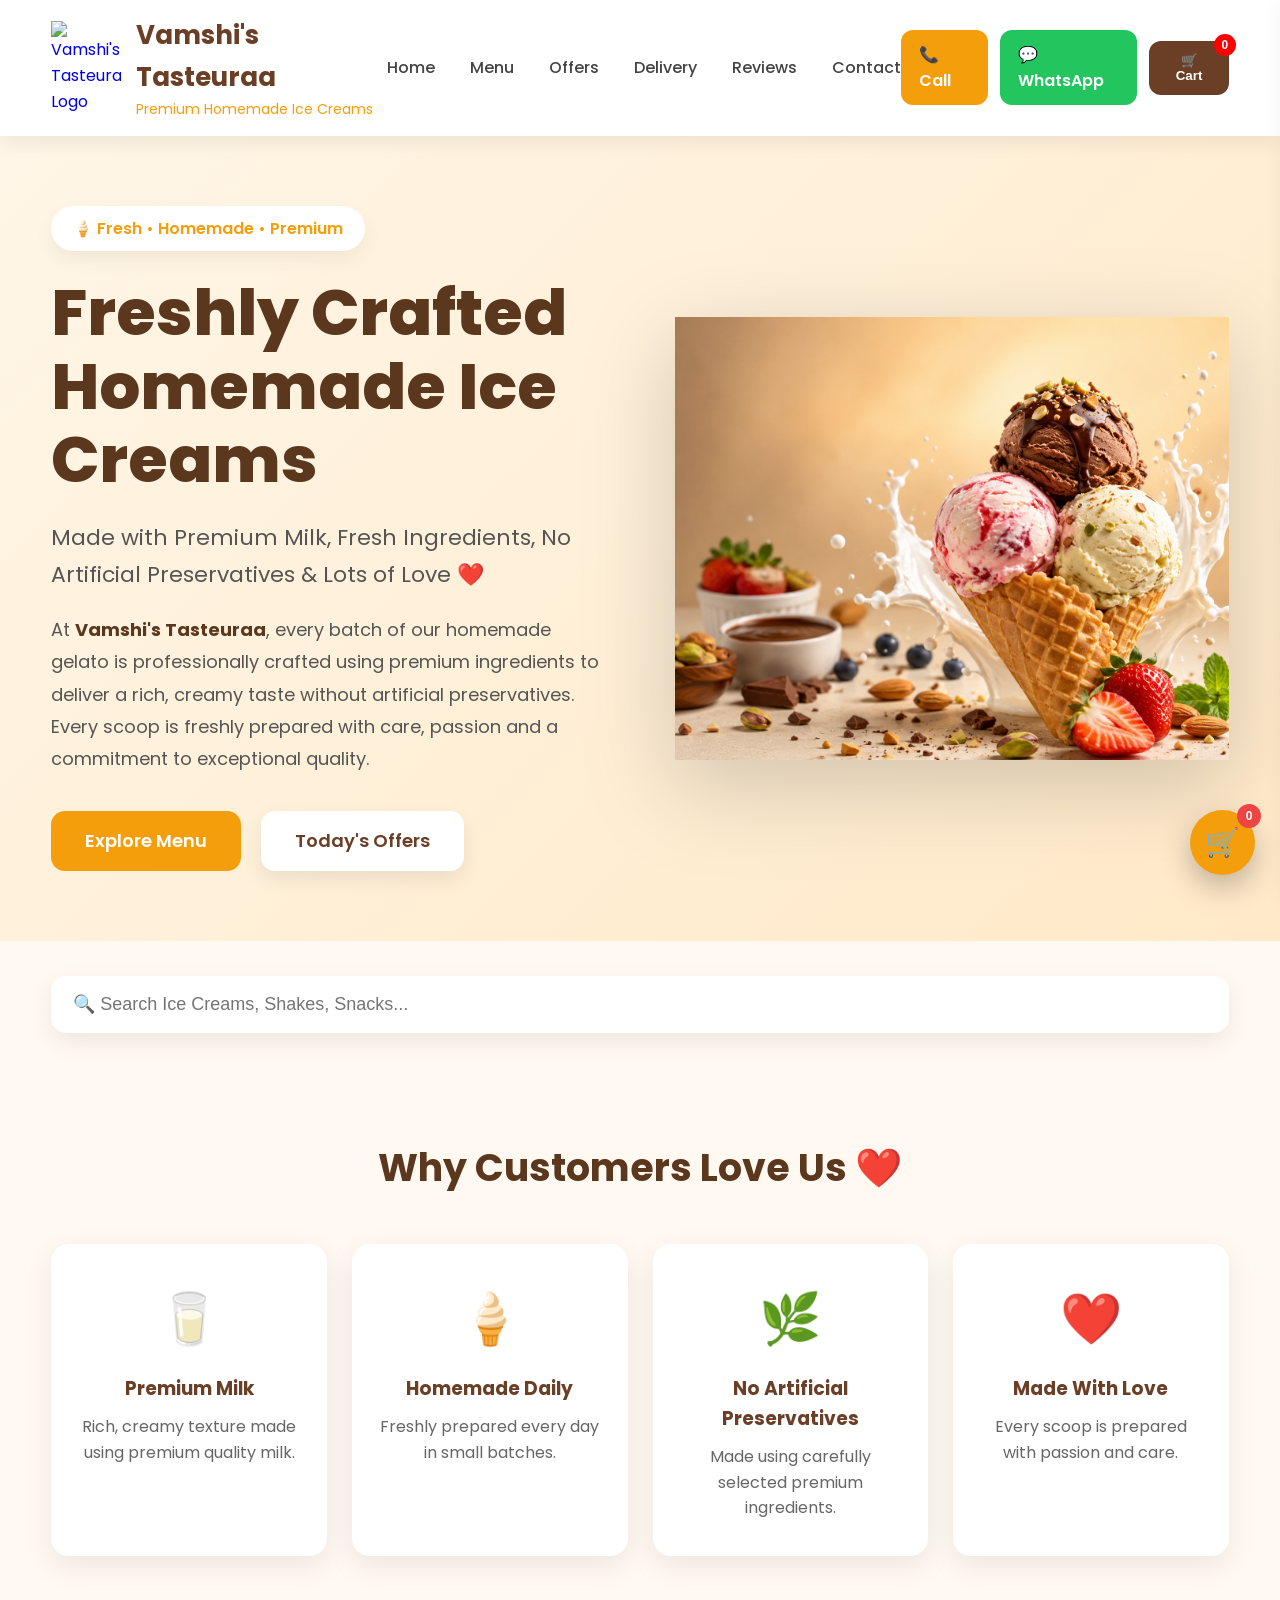
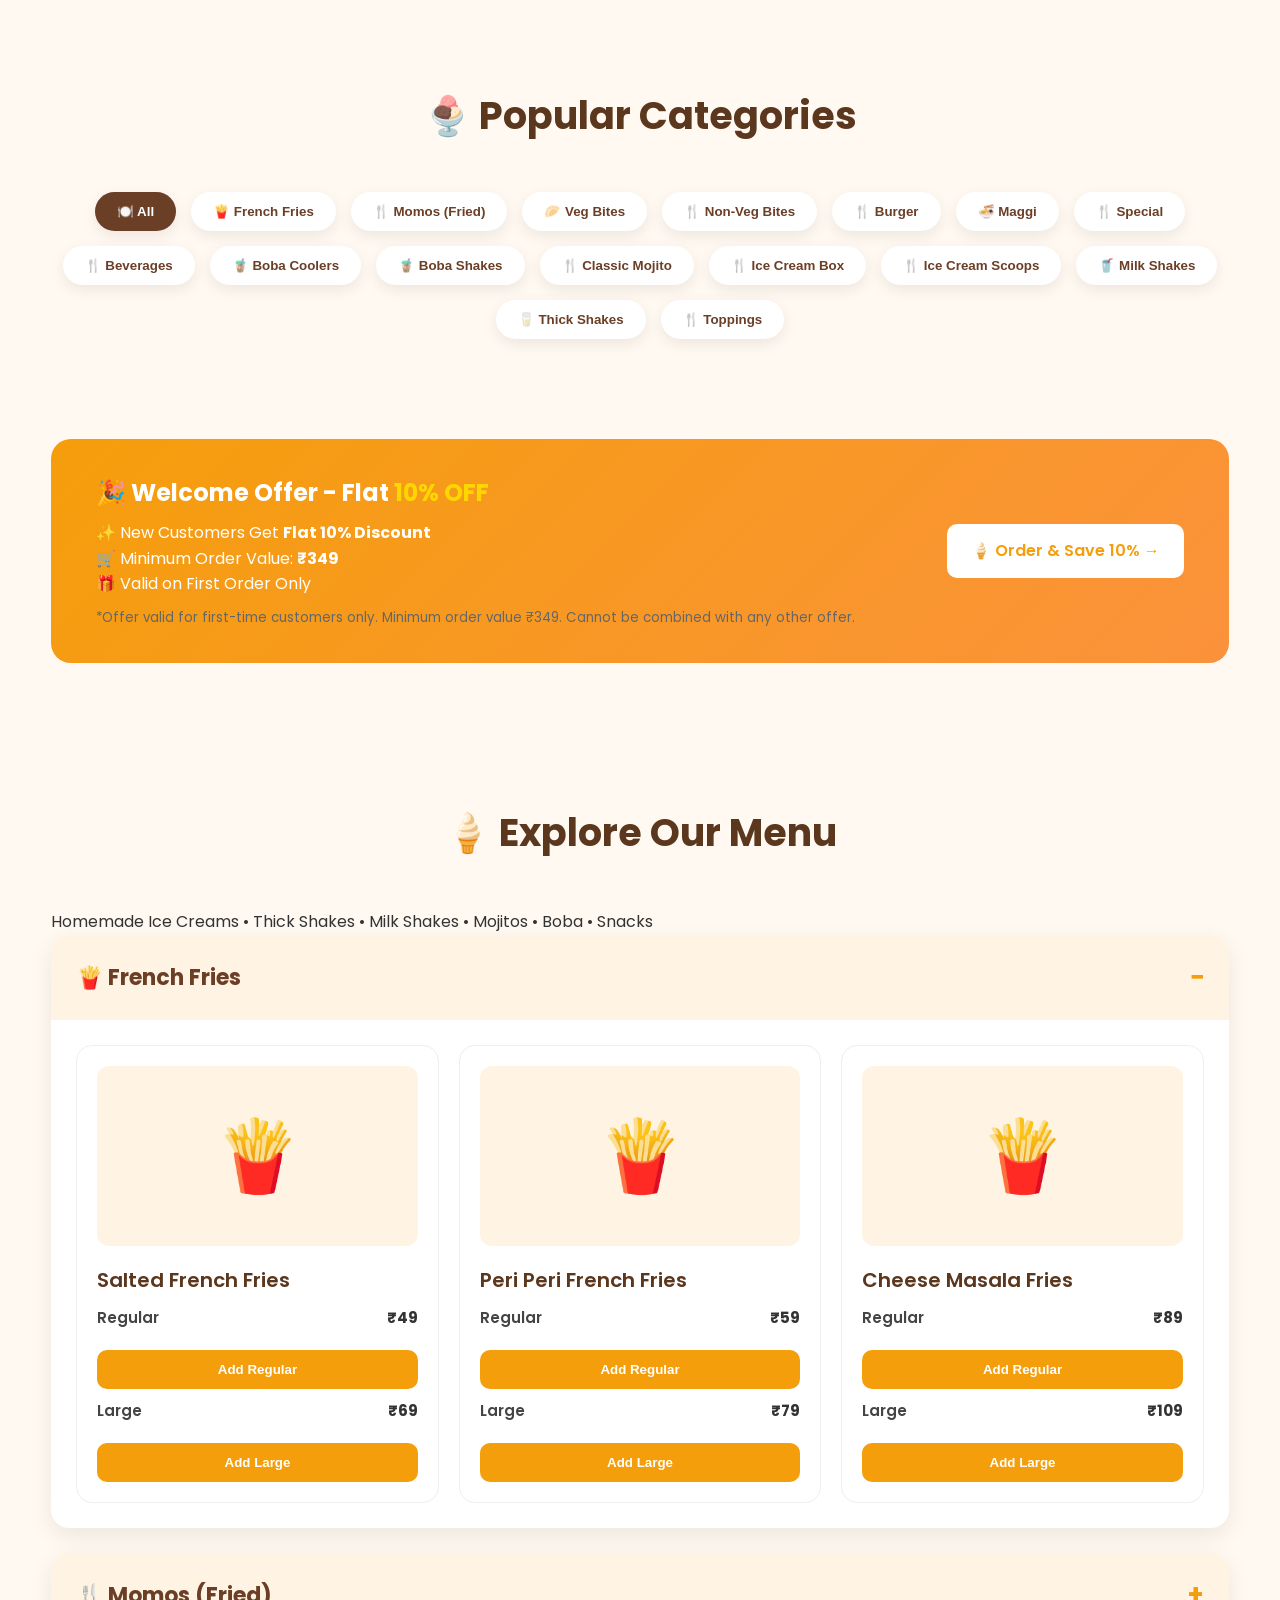
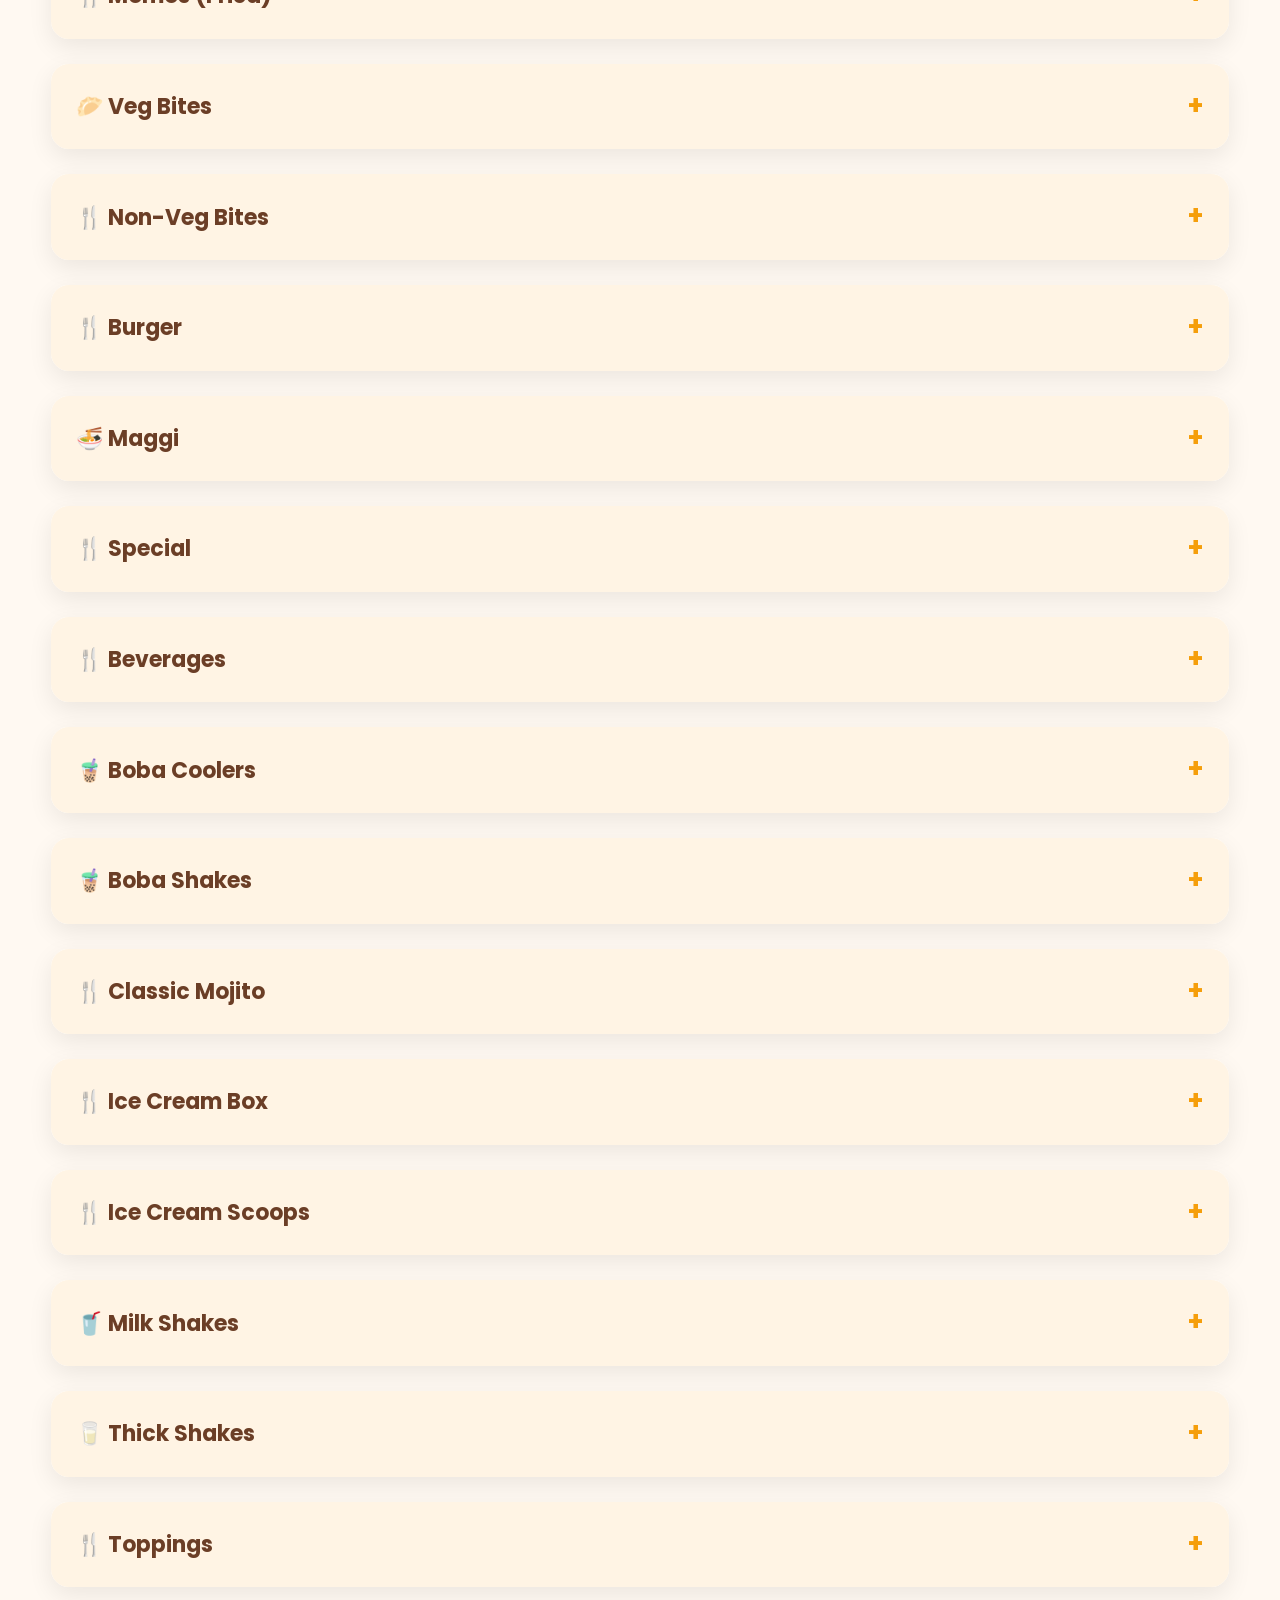
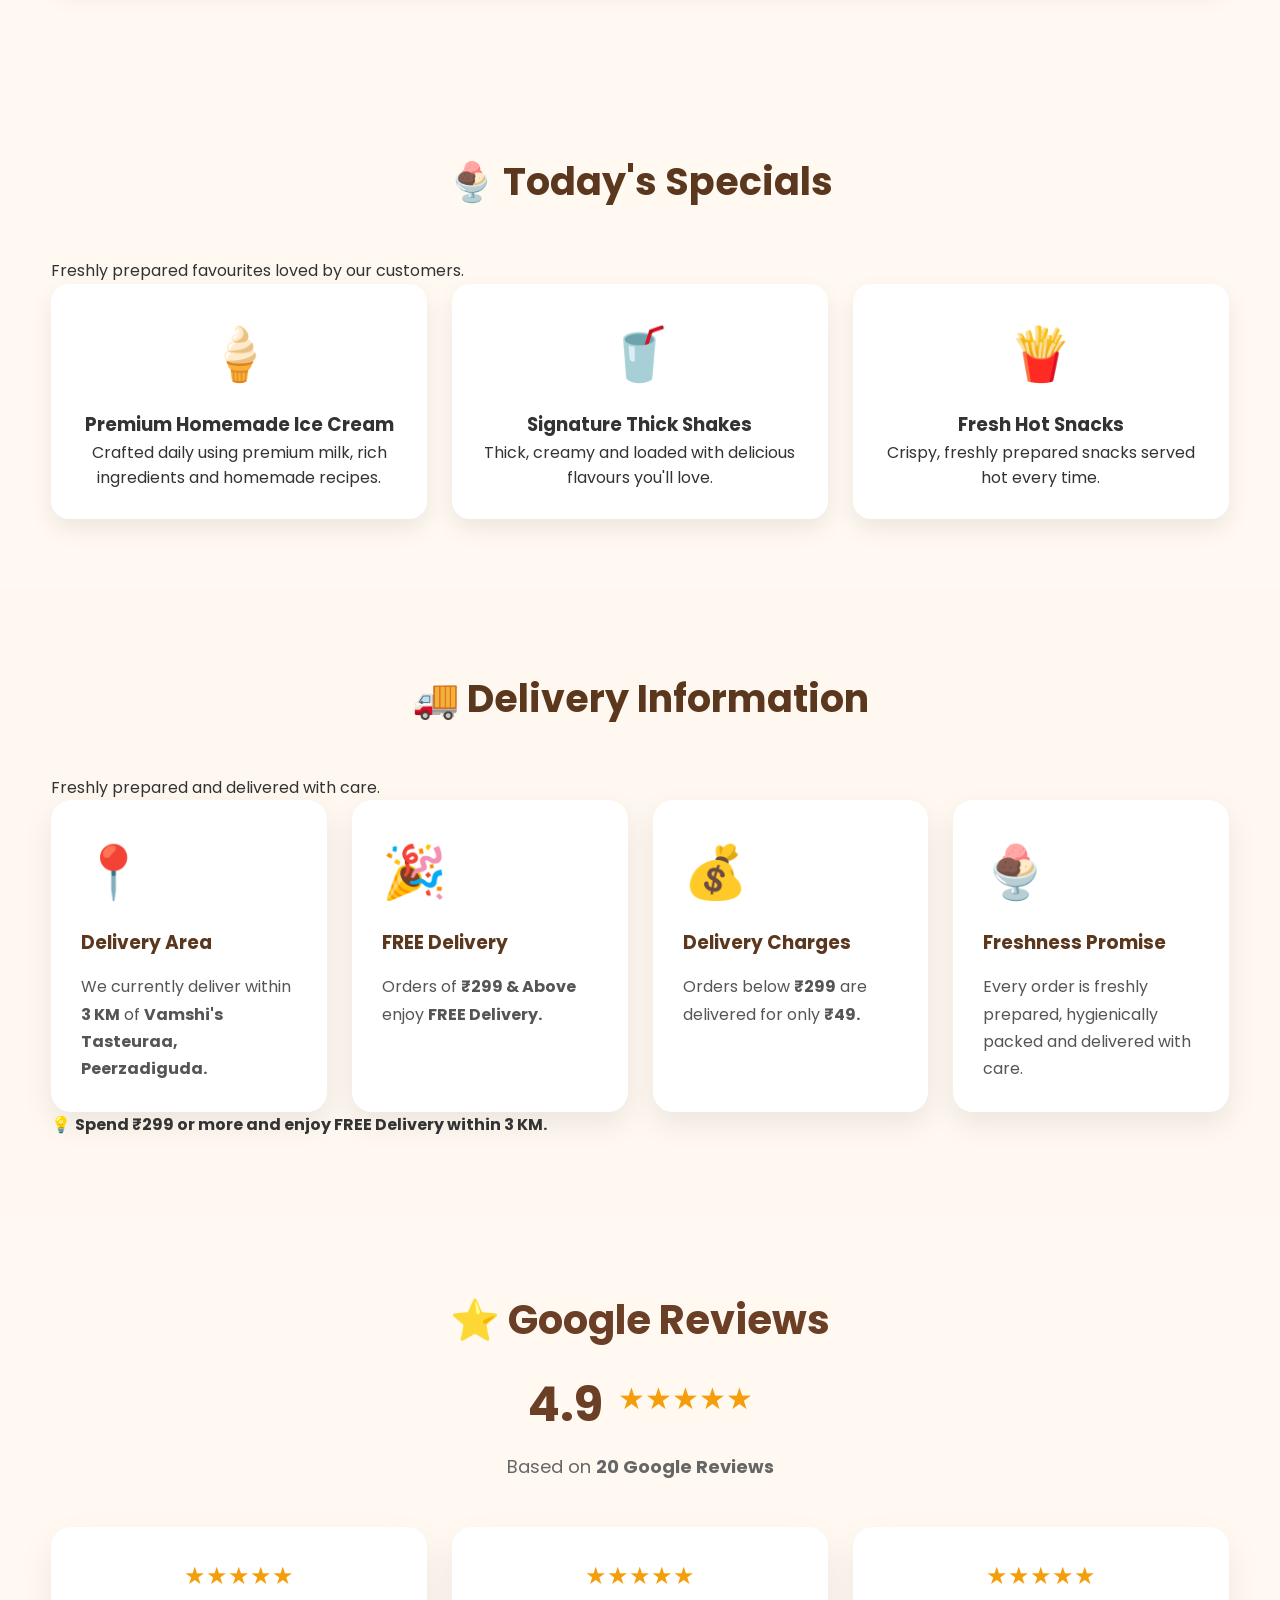
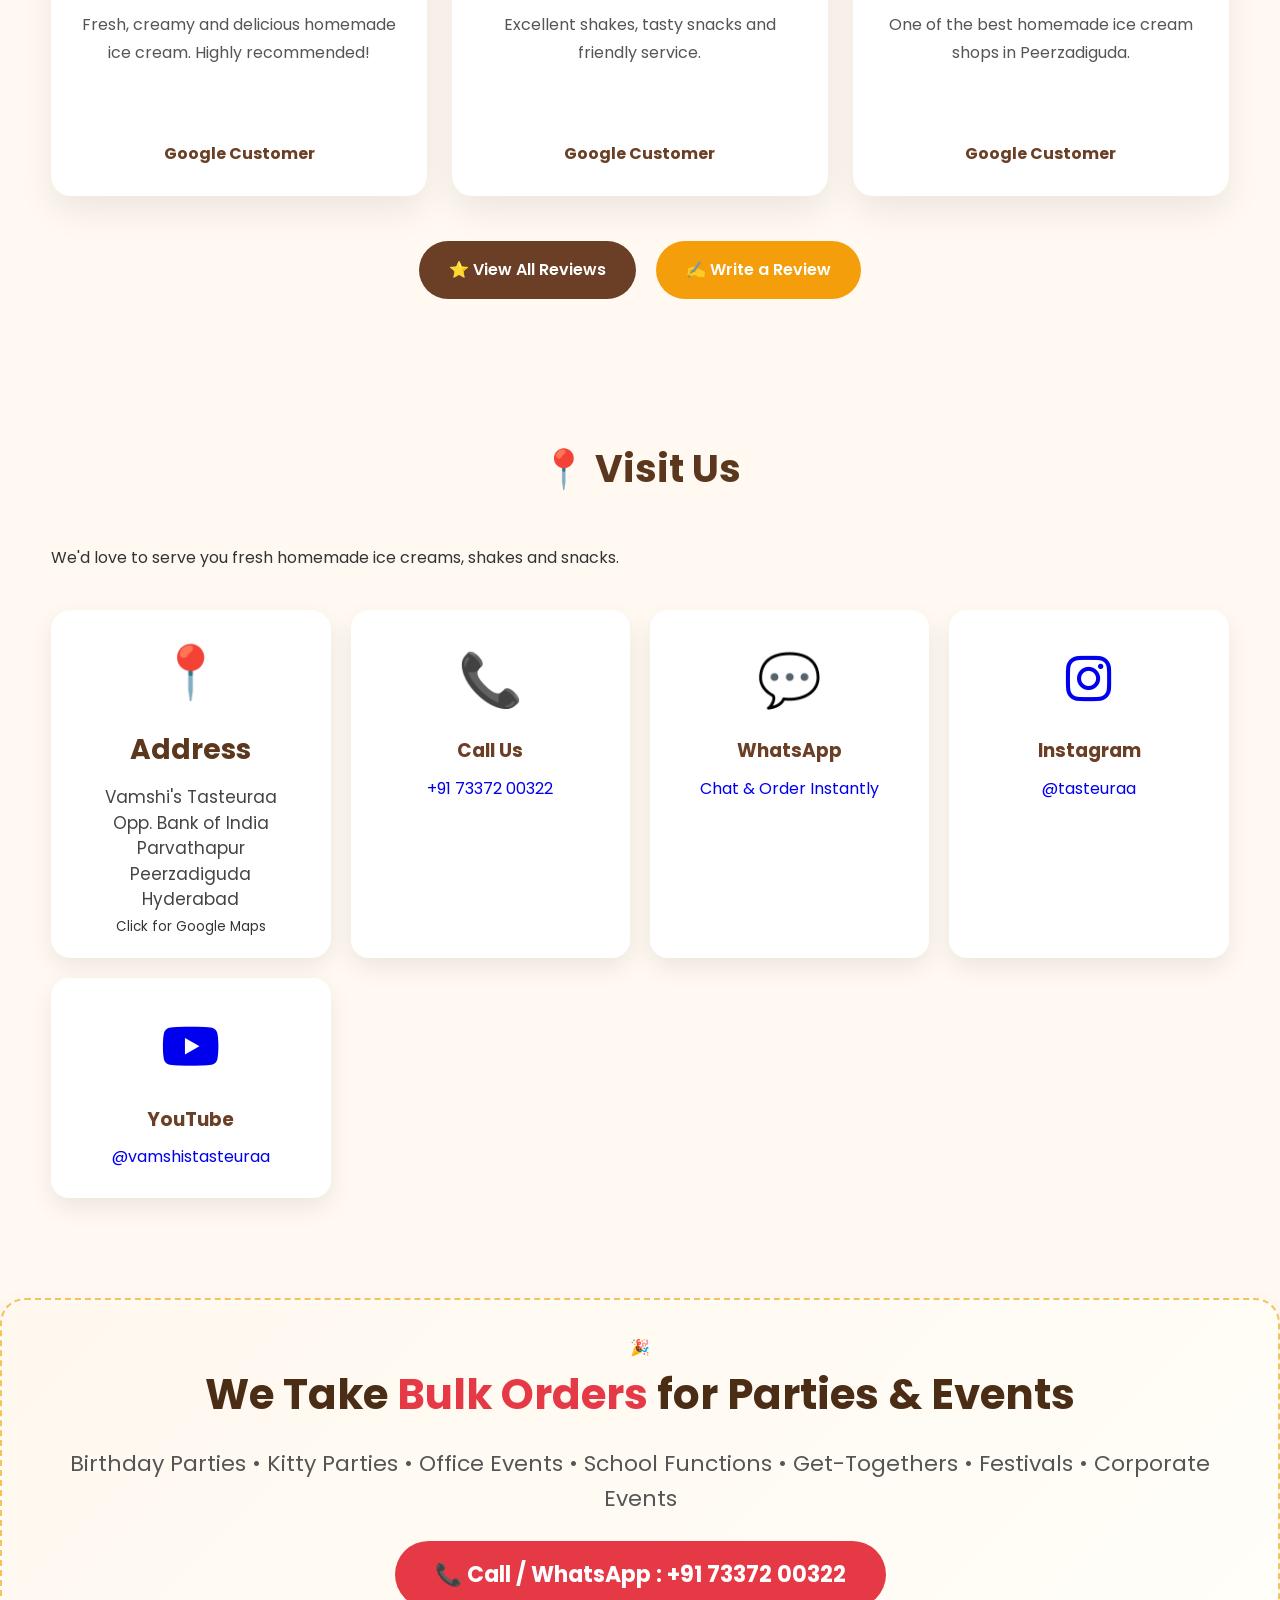
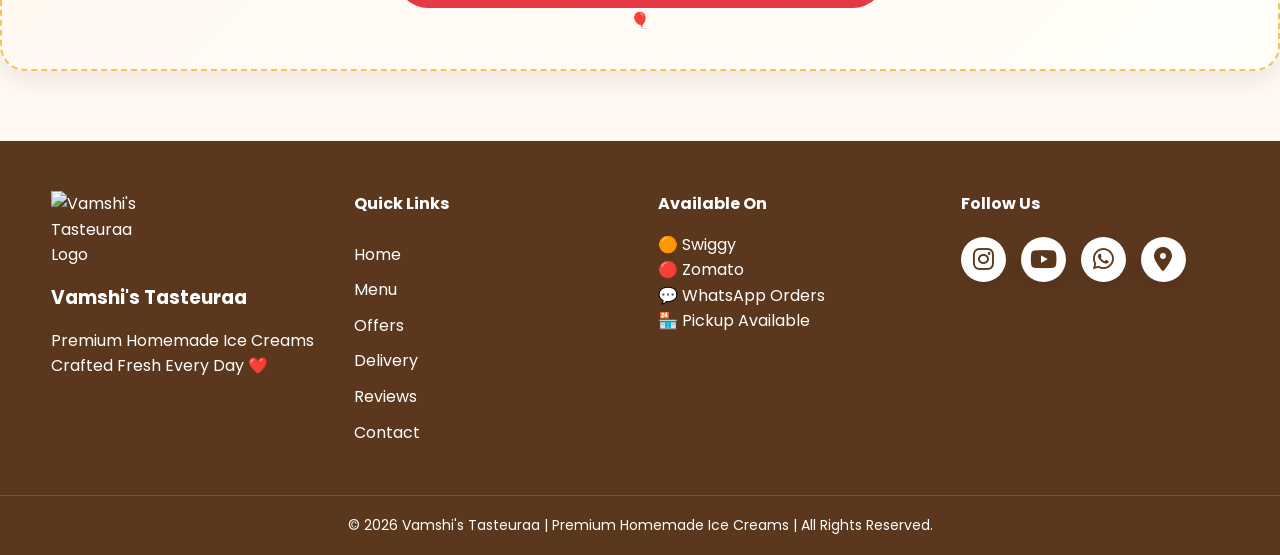
==== commit 2d8c9103: "Update index.html" ====
--- a/index.html
+++ b/index.html
@@ -385,6 +385,7 @@
                 <small style="display:block;margin-top:10px;color:#666;">
 
                     *Offer valid for first-time customers only.
+                    Minimum order value ₹349.
                     Cannot be combined with any other offer.
 
                 </small>
@@ -392,10 +393,10 @@
             </div>
 
             <a
-                href="https://wa.me/917337200322"
+                href="#menu"
                 class="offer-btn">
 
-                Claim Offer →
+                🍦 Order & Save 10% →
 
             </a>
 
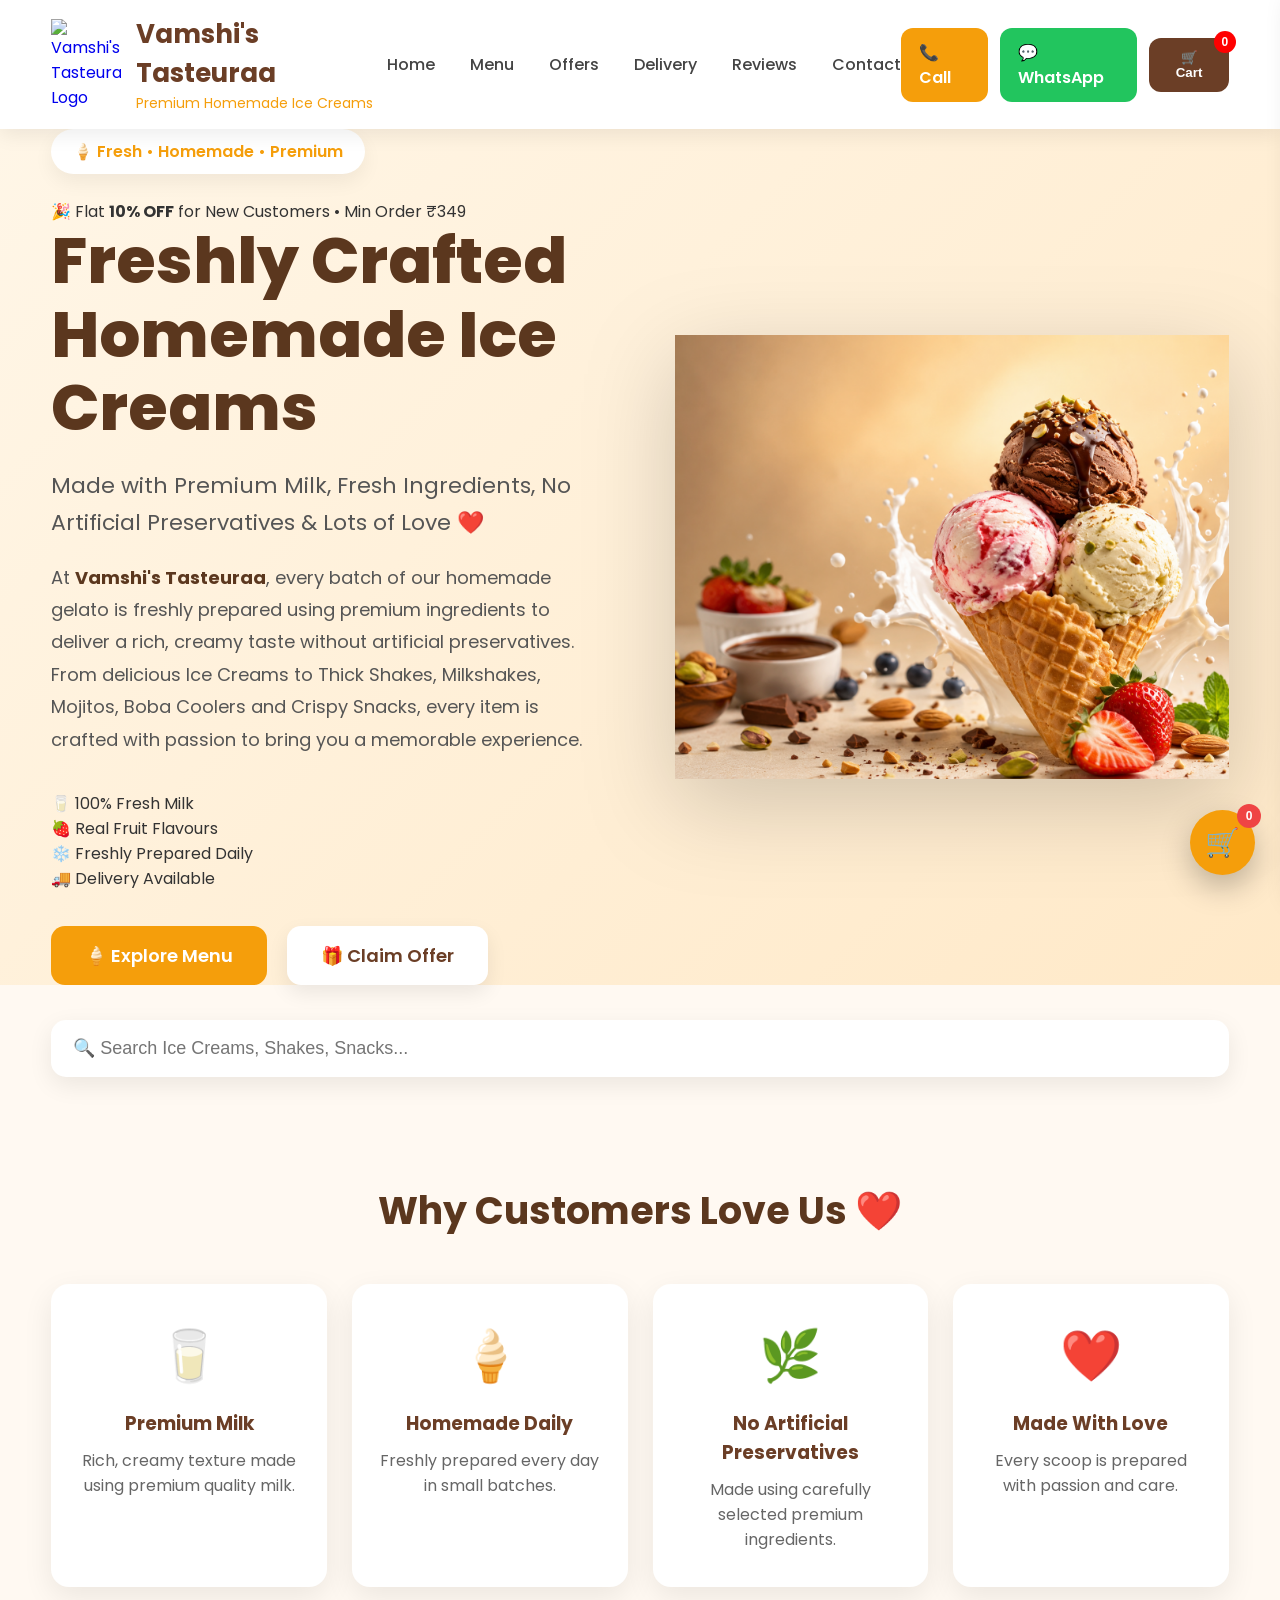
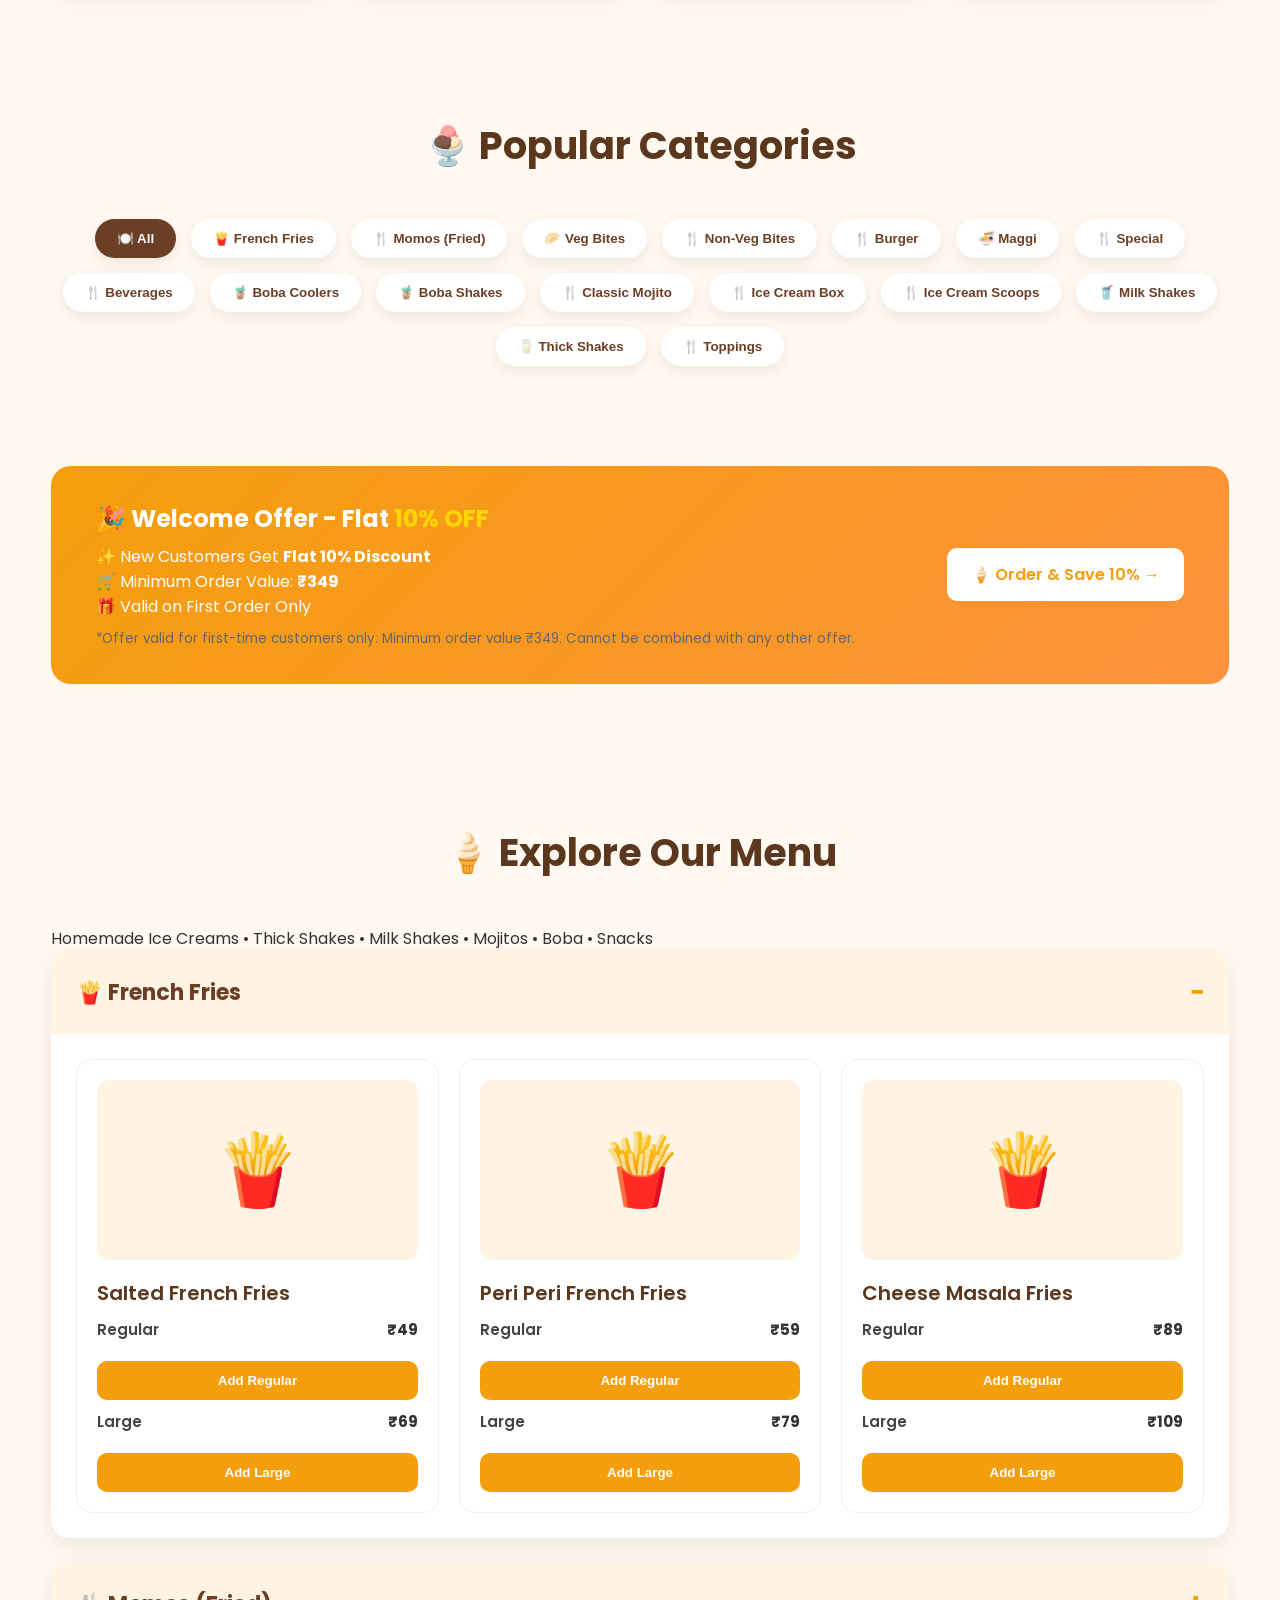
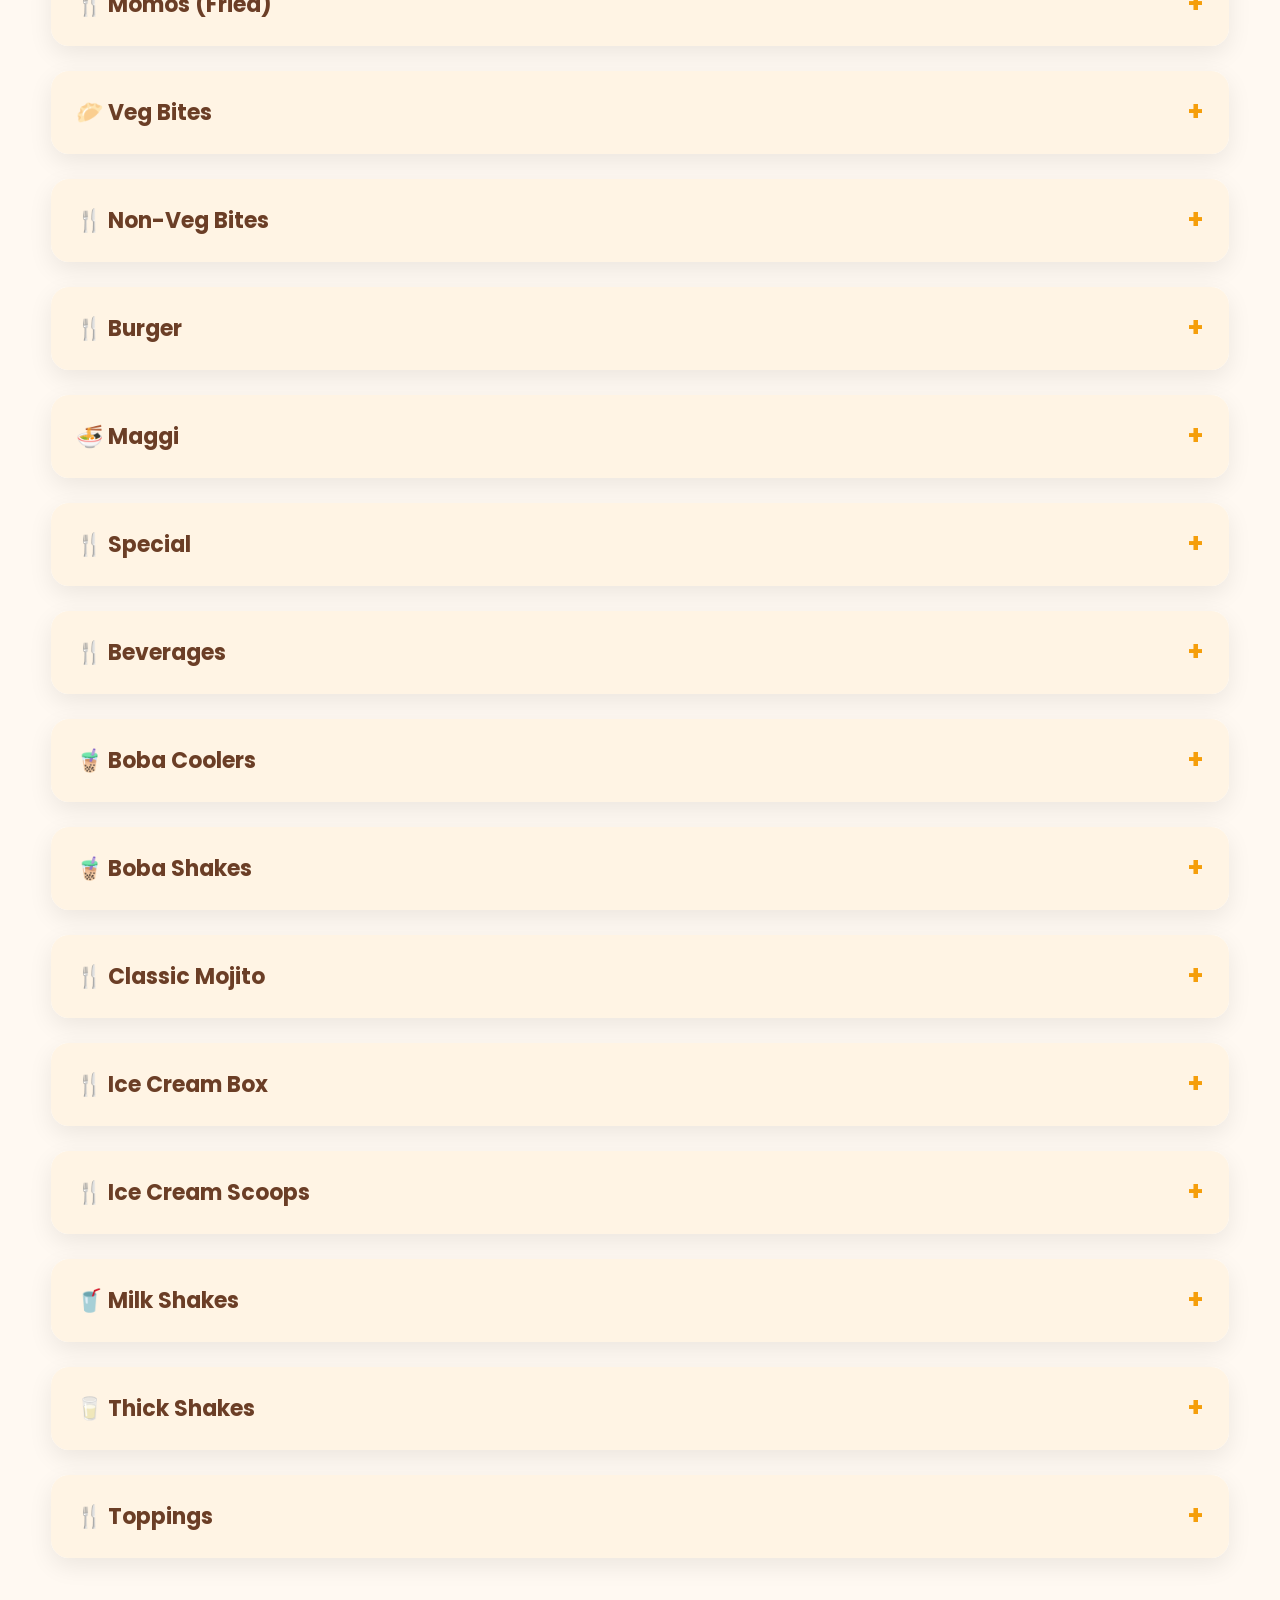
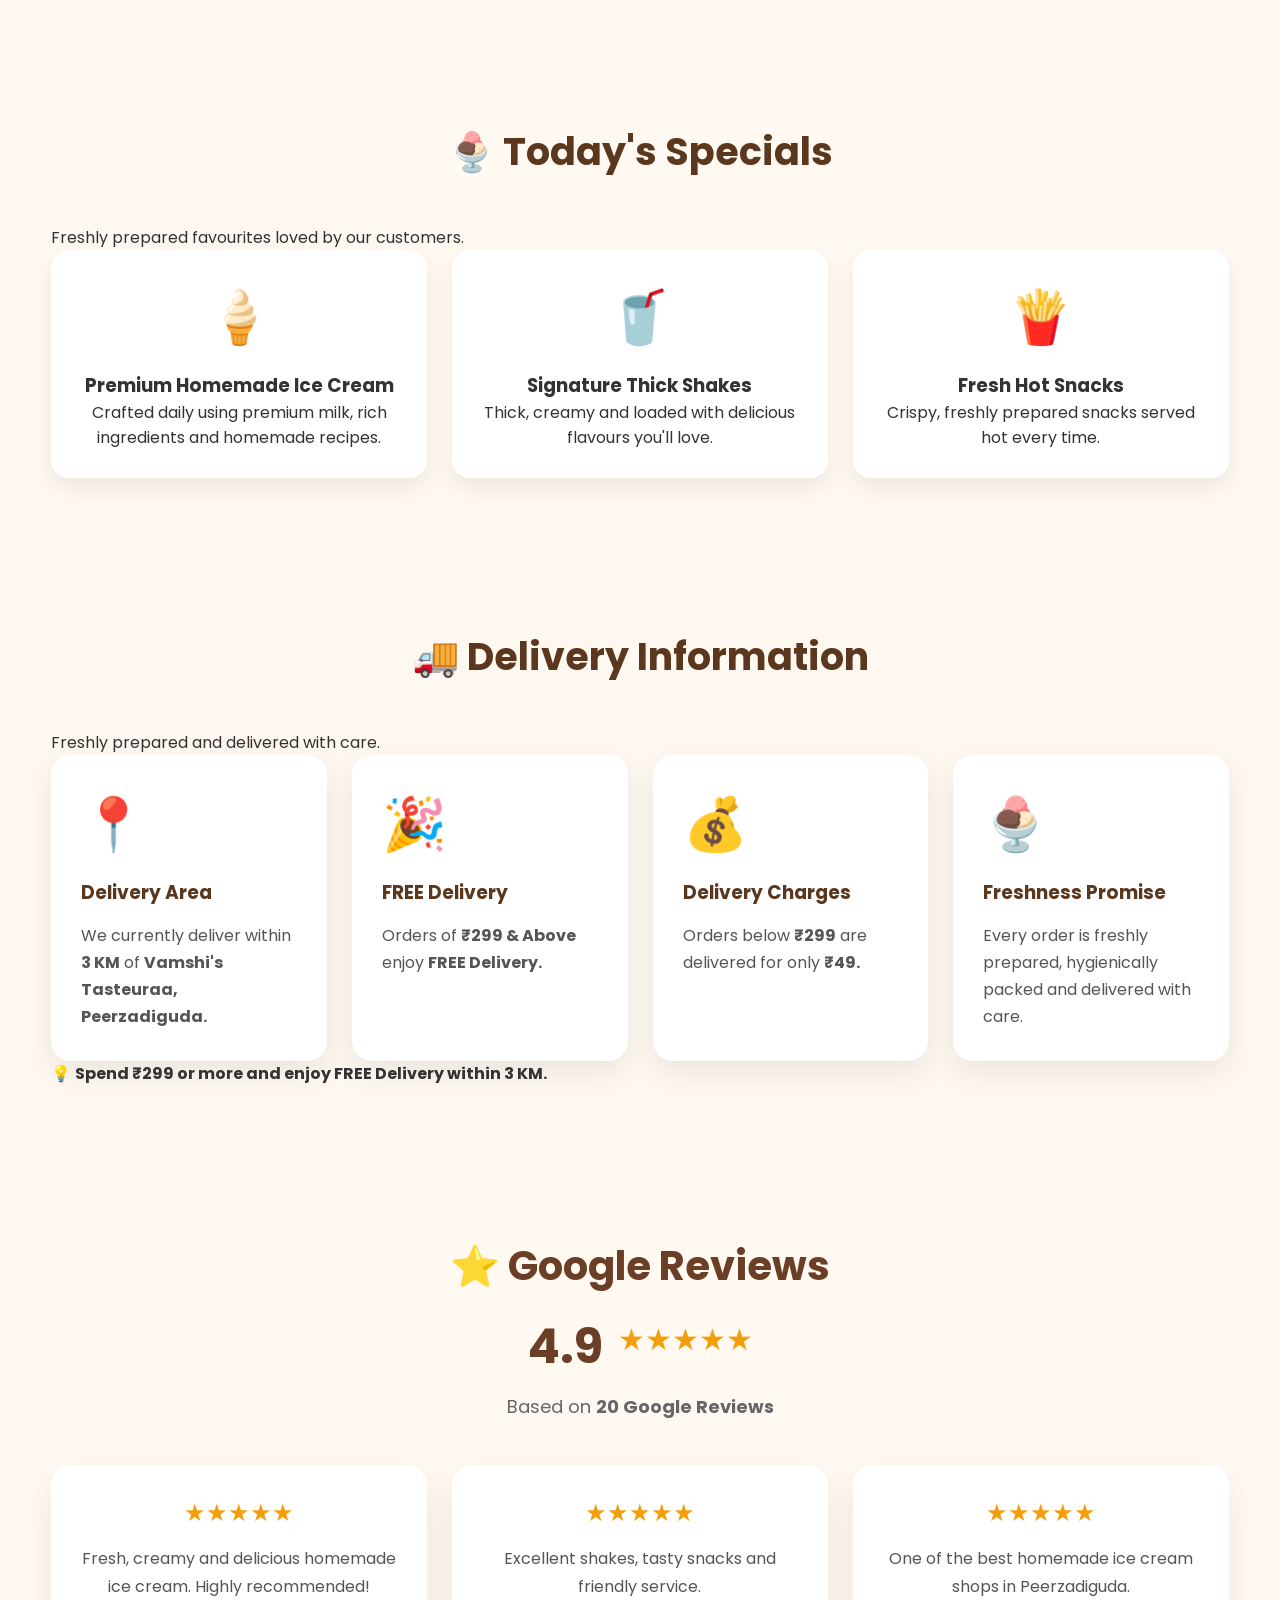
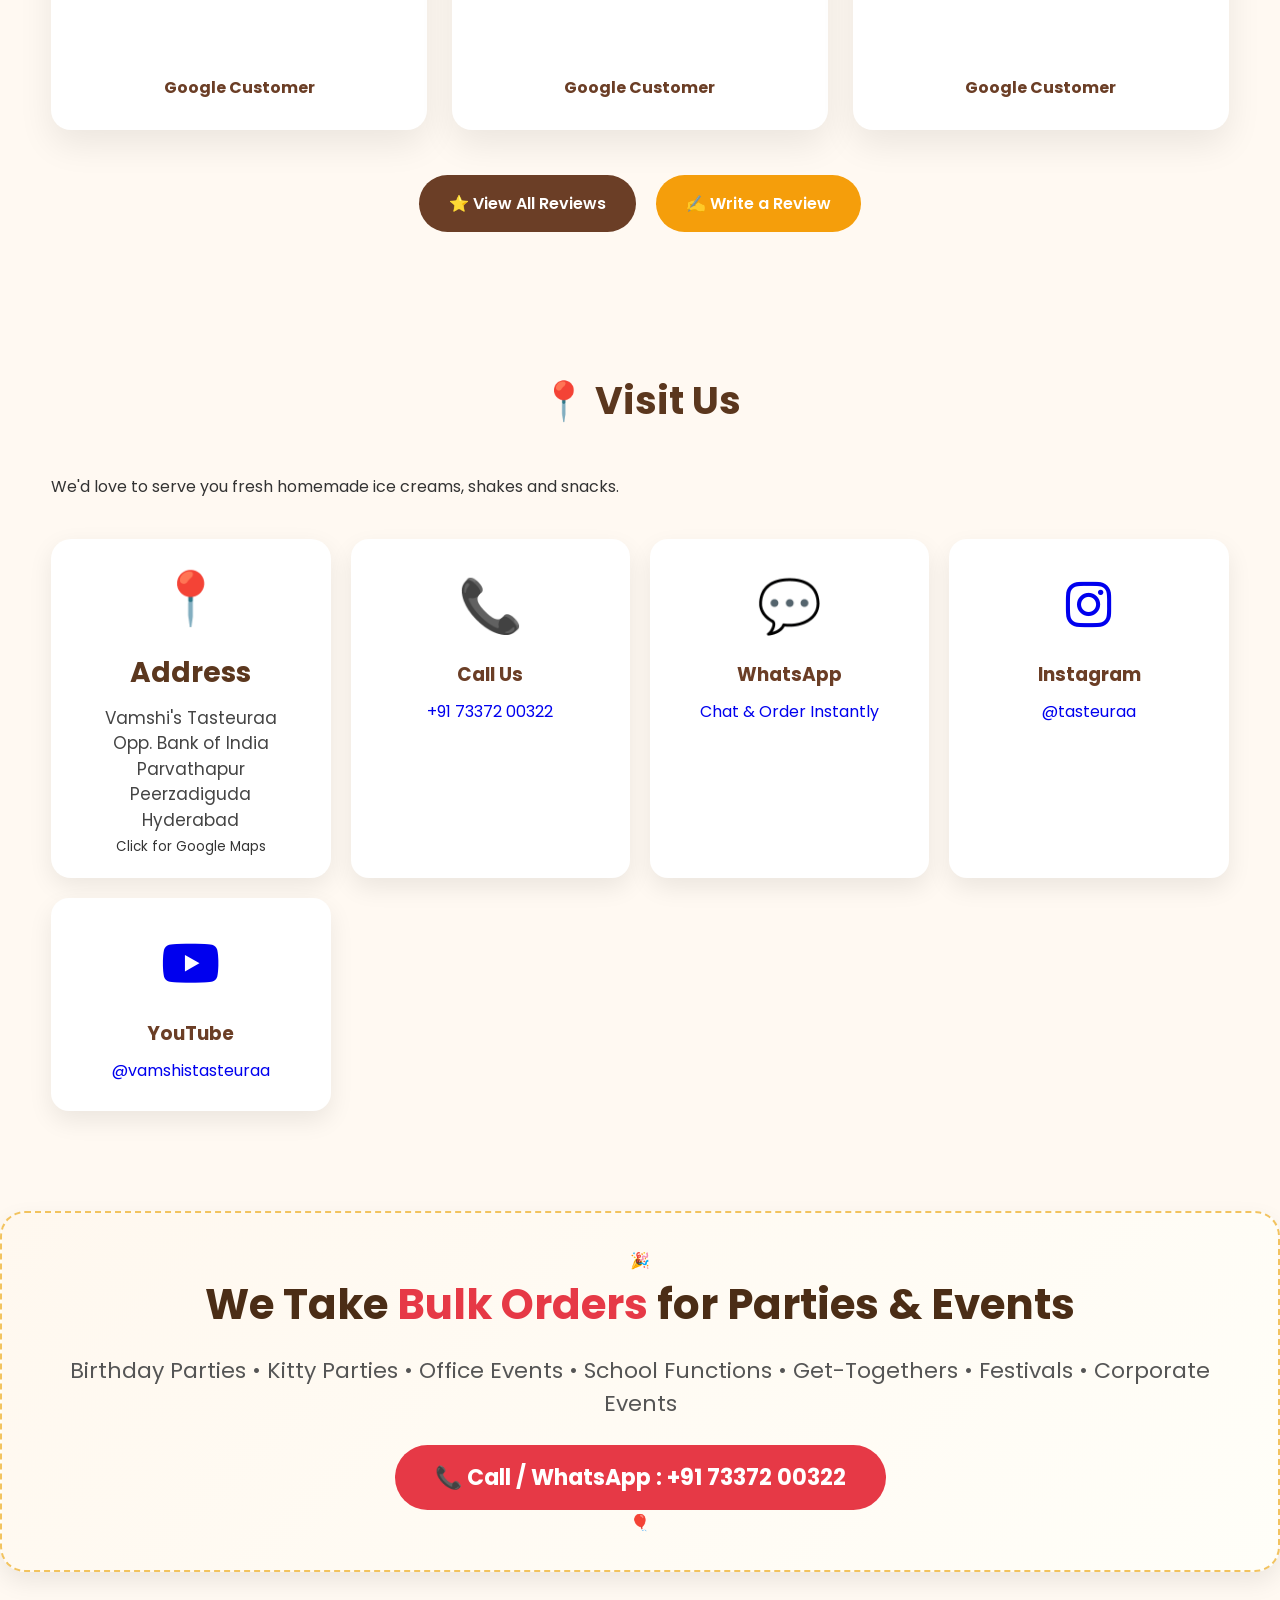
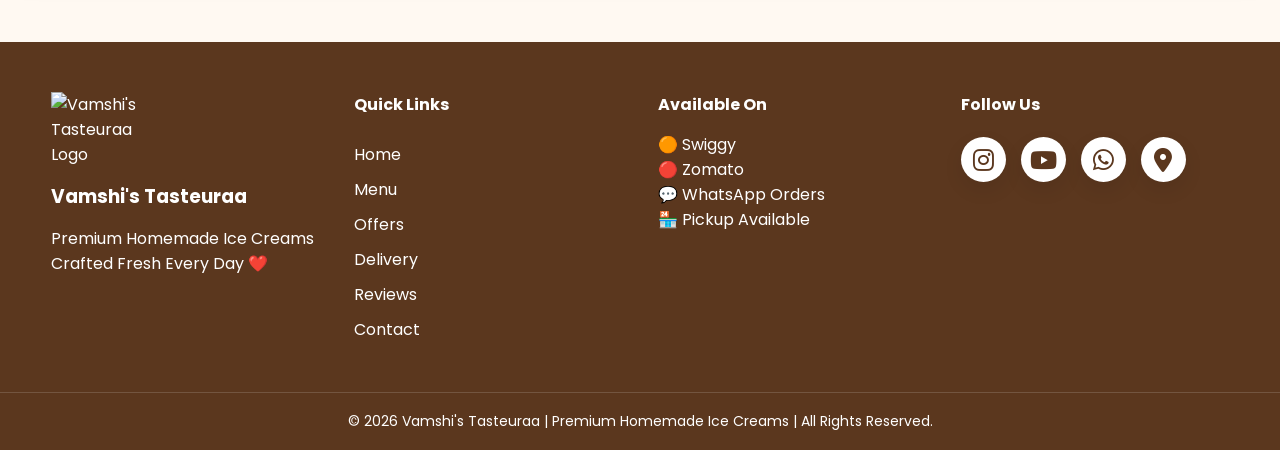
==== commit c13e22cf: "Update index.html" ====
--- a/index.html
+++ b/index.html
@@ -117,6 +117,10 @@
                 HERO
 ===================================== -->
 
+<!-- =====================================
+                HERO
+===================================== -->
+
 <section class="hero">
 
     <div class="container">
@@ -130,6 +134,13 @@
                 <div class="hero-tag">
 
                     🍦 Fresh • Homemade • Premium
+
+                </div>
+
+                <div class="hero-offer">
+
+                    🎉 Flat <strong>10% OFF</strong> for New Customers
+                    <span>• Min Order ₹349</span>
 
                 </div>
 
@@ -141,7 +152,7 @@
 
                 </h1>
 
-                <p>
+                <p class="hero-subtitle">
 
                     Made with Premium Milk,
                     Fresh Ingredients,
@@ -156,31 +167,46 @@
 
                         At <strong>Vamshi's Tasteuraa</strong>,
                         every batch of our homemade gelato is
-                        professionally crafted using premium
-                        ingredients to deliver a rich, creamy taste
-                        without artificial preservatives.
-
-                        Every scoop is freshly prepared with care,
-                        passion and a commitment to exceptional
-                        quality.
+                        freshly prepared using premium ingredients
+                        to deliver a rich, creamy taste without
+                        artificial preservatives.
+
+                        From delicious Ice Creams to Thick Shakes,
+                        Milkshakes, Mojitos, Boba Coolers and
+                        Crispy Snacks, every item is crafted with
+                        passion to bring you a memorable experience.
 
                     </p>
 
                 </div>
 
+                <div class="hero-features">
+
+                    <div>🥛 100% Fresh Milk</div>
+
+                    <div>🍓 Real Fruit Flavours</div>
+
+                    <div>❄️ Freshly Prepared Daily</div>
+
+                    <div>🚚 Delivery Available</div>
+
+                </div>
+
                 <div class="hero-buttons">
 
-                    <a href="#menu"
-                       class="primary-btn">
-
-                        Explore Menu
+                    <a
+                        href="#menu"
+                        class="primary-btn">
+
+                        🍦 Explore Menu
 
                     </a>
 
-                    <a href="#offers"
-                       class="secondary-btn">
-
-                        Today's Offers
+                    <a
+                        href="#offers"
+                        class="secondary-btn">
+
+                        🎁 Claim Offer
 
                     </a>
 
@@ -192,8 +218,9 @@
 
             <div class="hero-image">
 
-                <img src="images/hero-icecream.png"
-                     alt="Premium Homemade Ice Cream">
+                <img
+                    src="images/hero-icecream.png"
+                    alt="Premium Homemade Ice Cream">
 
             </div>
 
--- a/css/style.css
+++ b/css/style.css
@@ -17,11 +17,17 @@
 
     font-family:'Poppins',sans-serif;
 
-    background:#FFF9F2;
+    background-color:#FFF9F2;
+
+    background-image:url("../images/doodles-bg.png");
+
+    background-repeat:repeat;
+
+    background-size:500px;
+
+    background-attachment:fixed;
 
     color:#333;
-
-    line-height:1.6;
 
 }
 
@@ -235,10 +241,6 @@
 .hero{
 
     background:linear-gradient(135deg,#FFF6E7,#FFE9C8);
-
-    padding:70px 0;
-
-    overflow:hidden;
 
 }
 
@@ -2171,6 +2173,25 @@
     margin-bottom:18px;
 
 }
+
+/* =====================================
+        CONTENT BACKGROUND
+===================================== */
+
+.content-background{
+
+    background-color:#FFF9F2;
+
+    background-image:url("../images/doodles-bg.png");
+
+    background-repeat:repeat;
+
+    background-size:500px;
+
+    background-attachment:fixed;
+
+}
+
 /* =====================================
         FOOTER SOCIAL
 ===================================== */
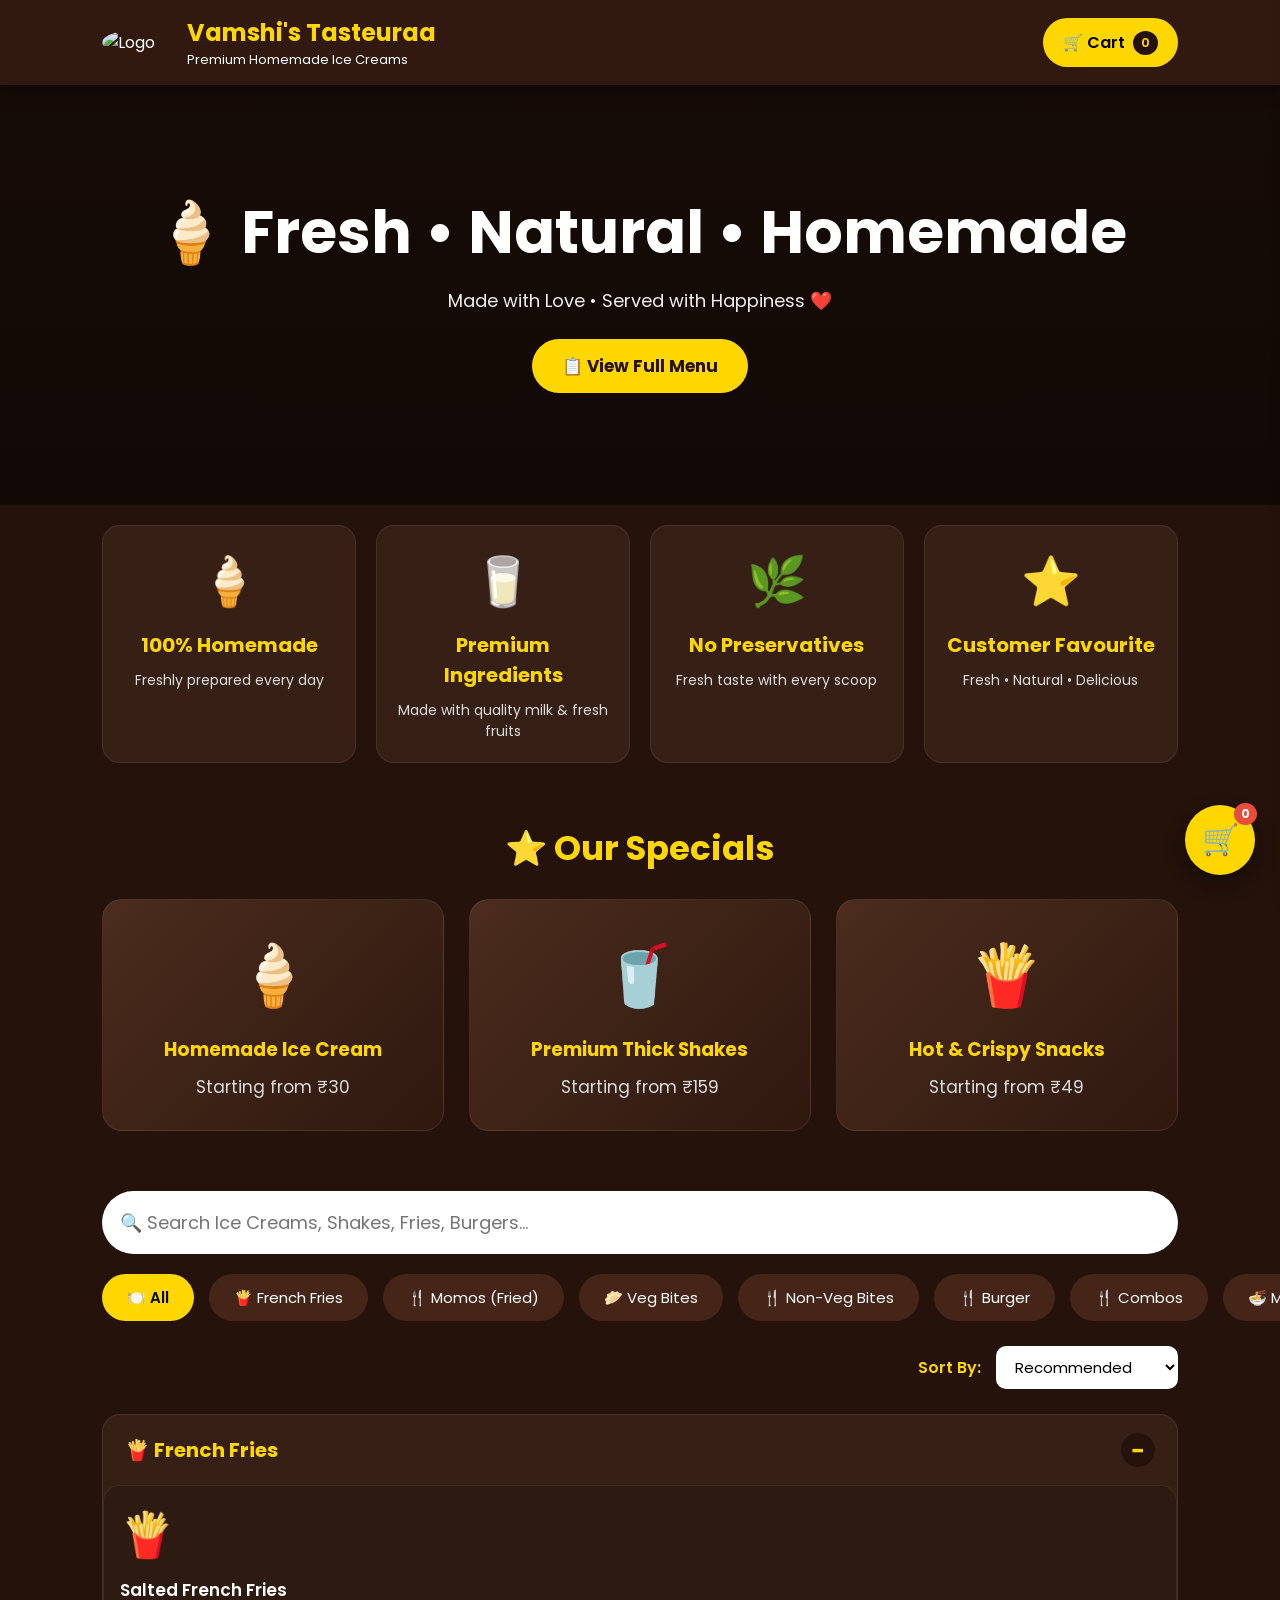
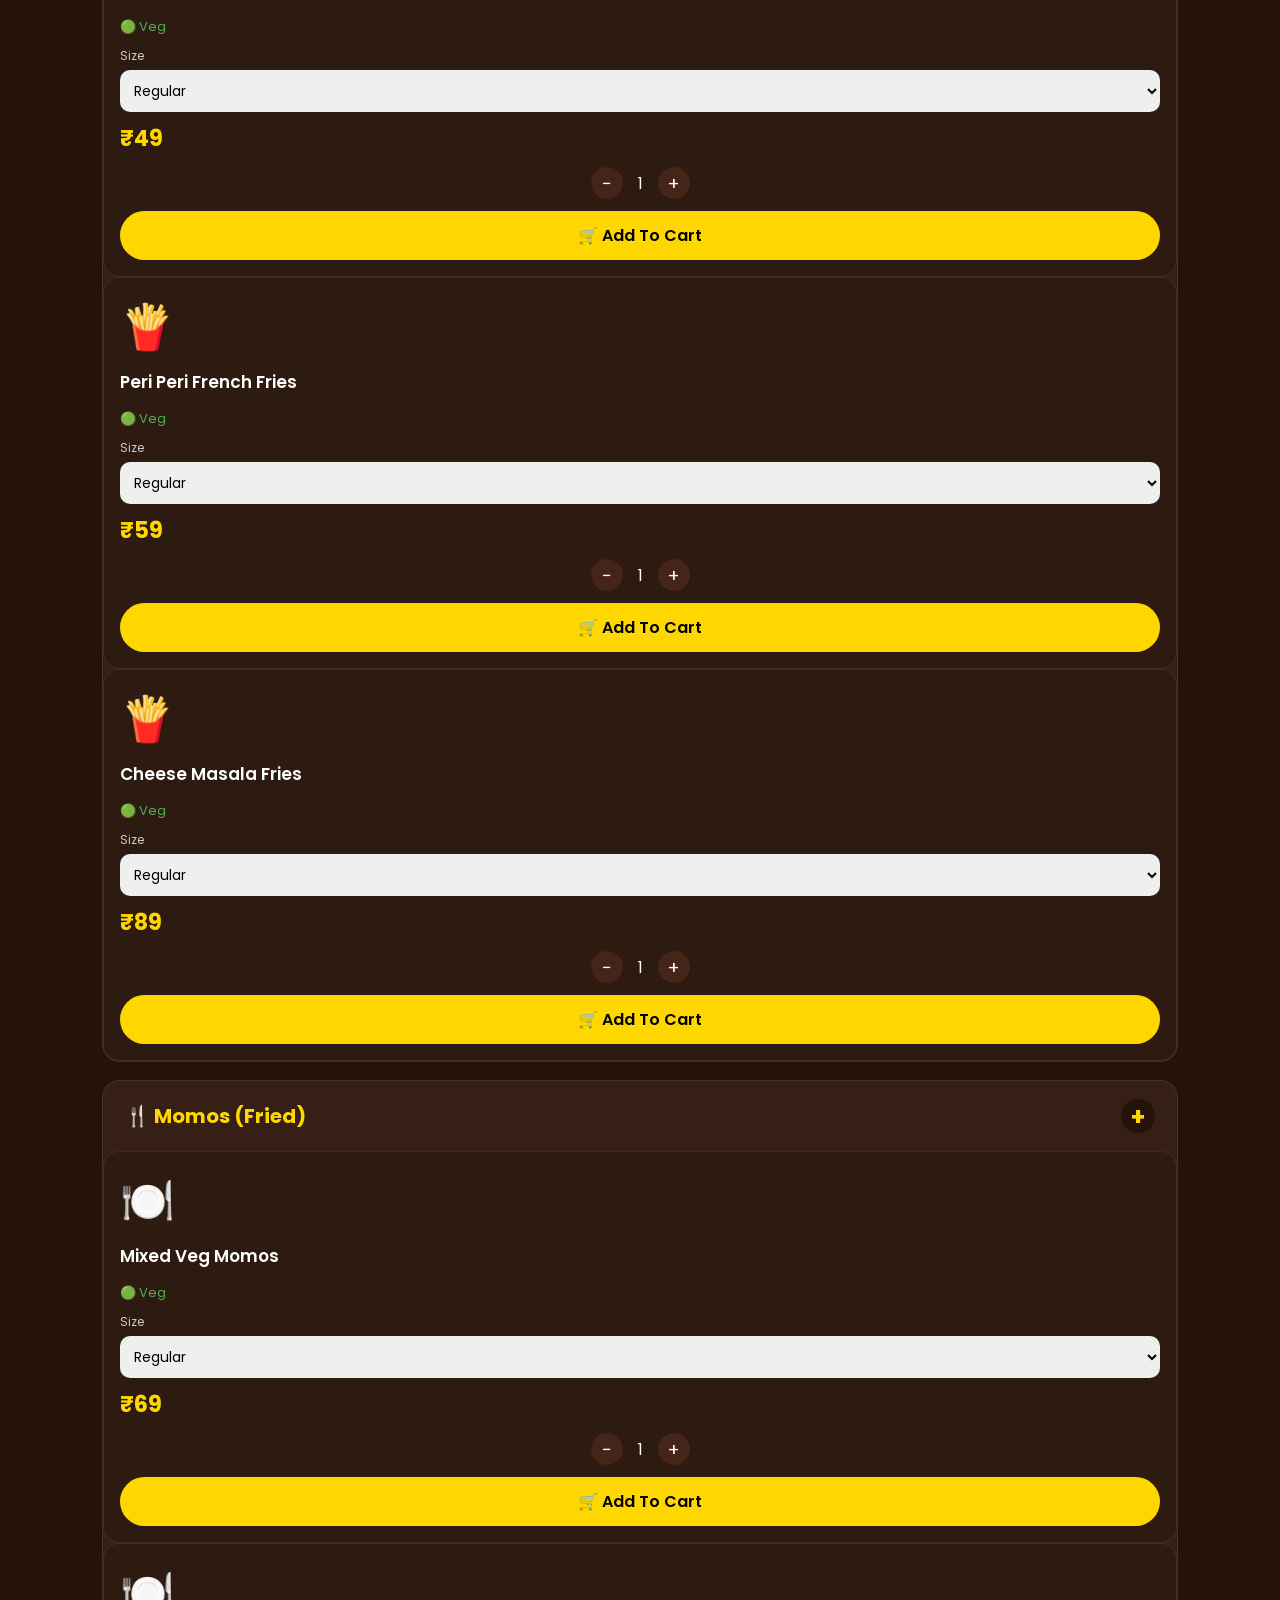
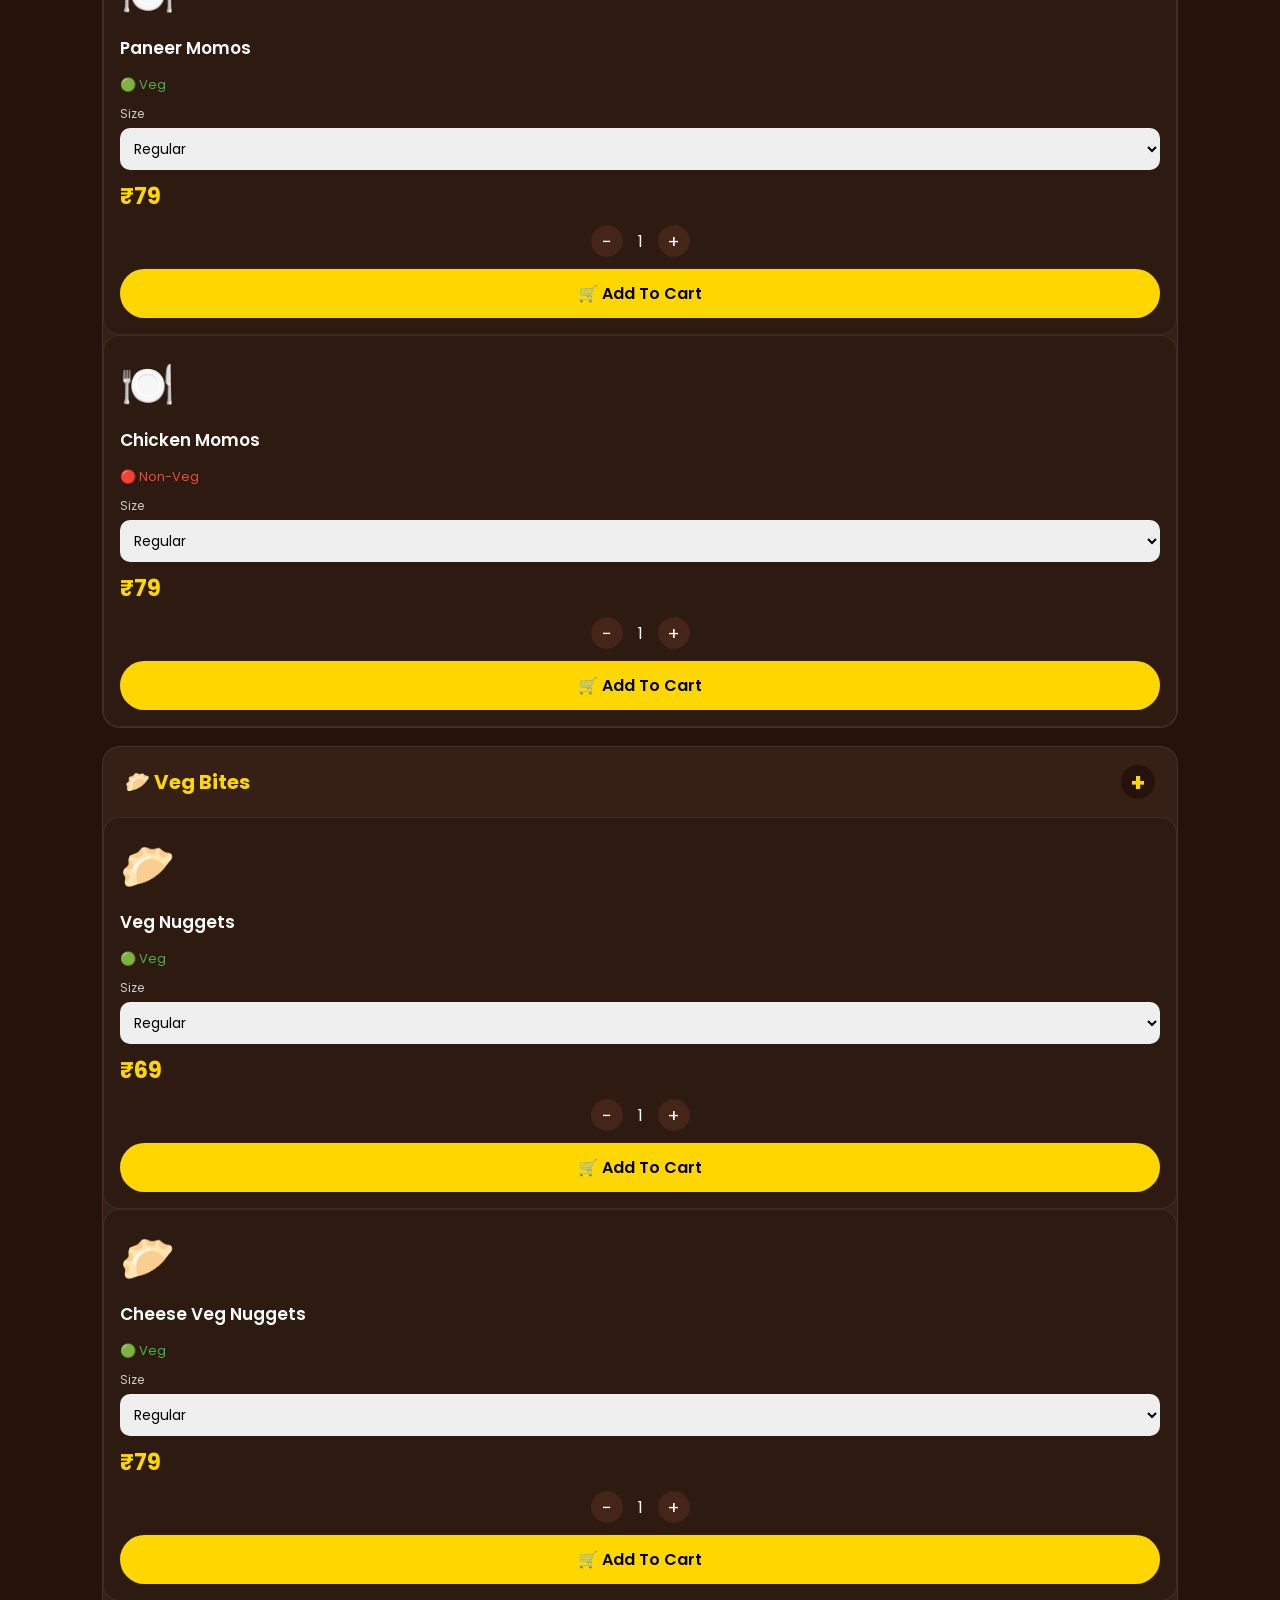
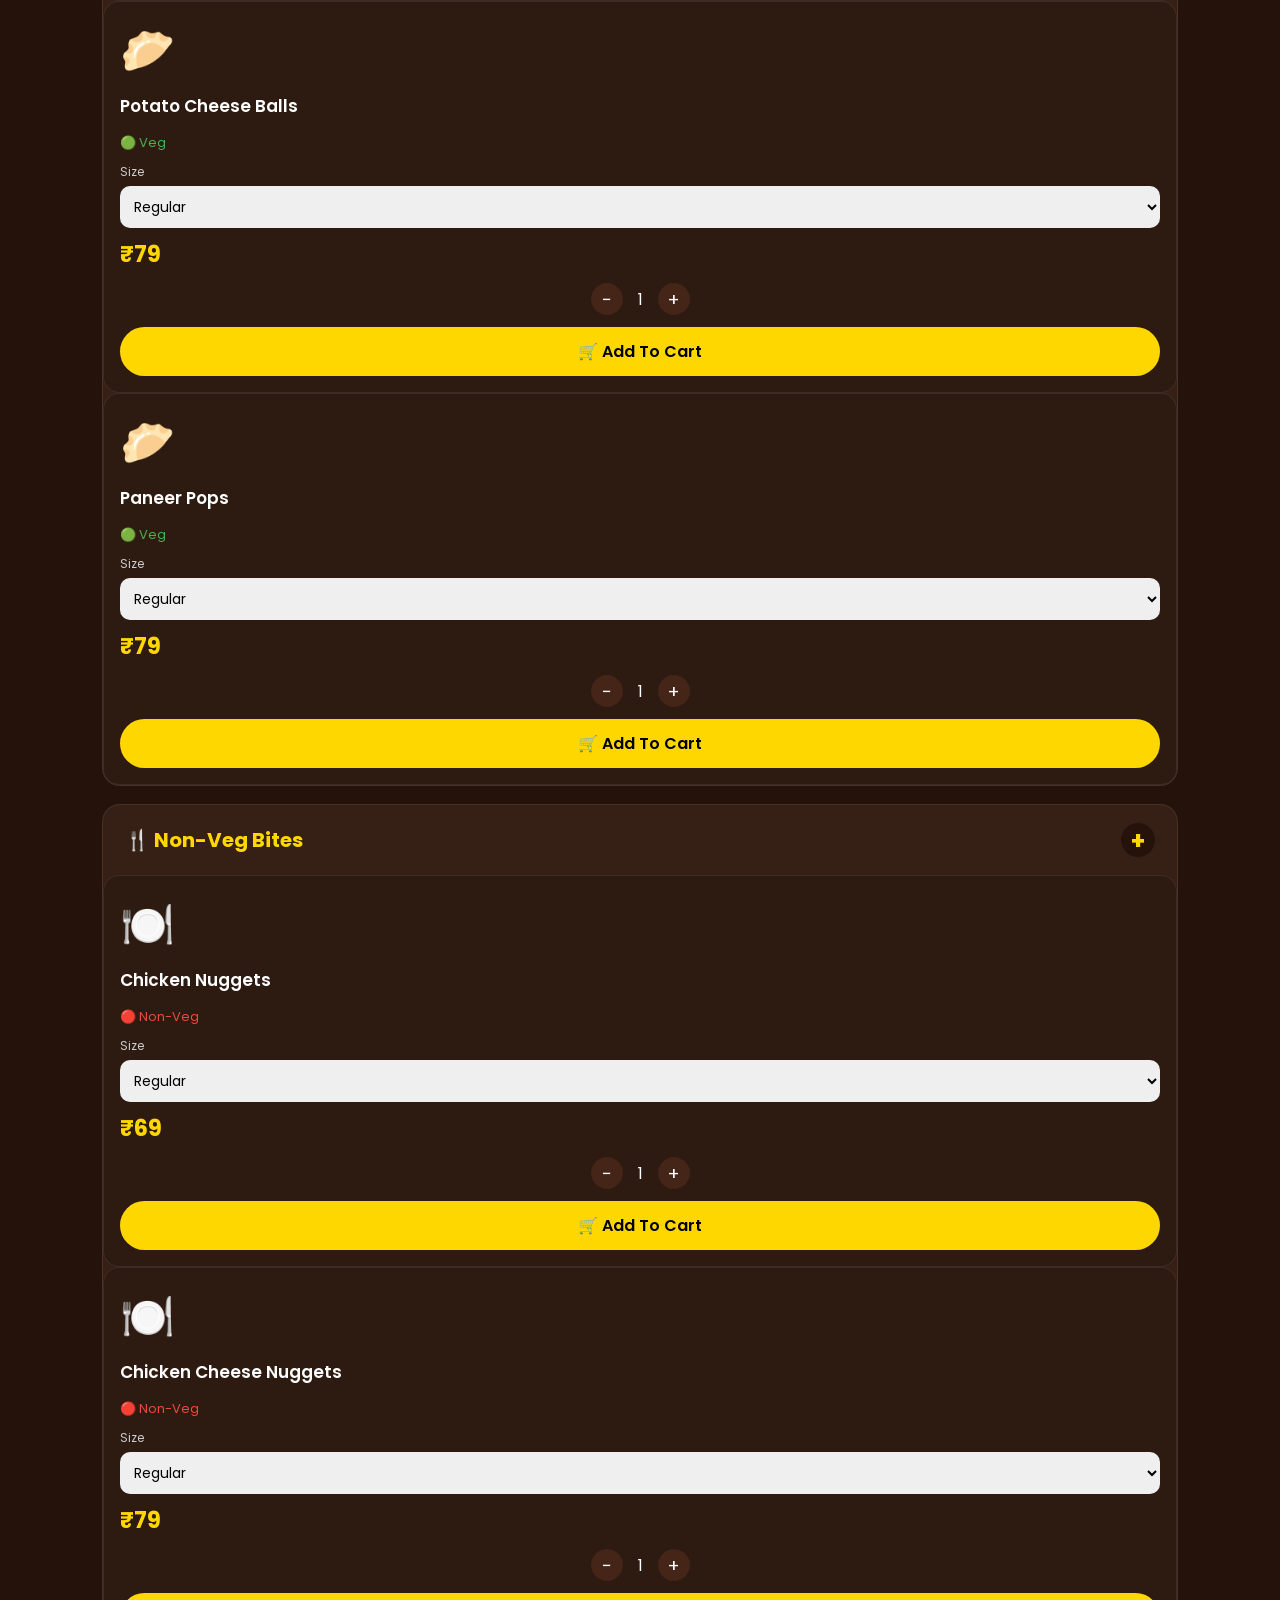
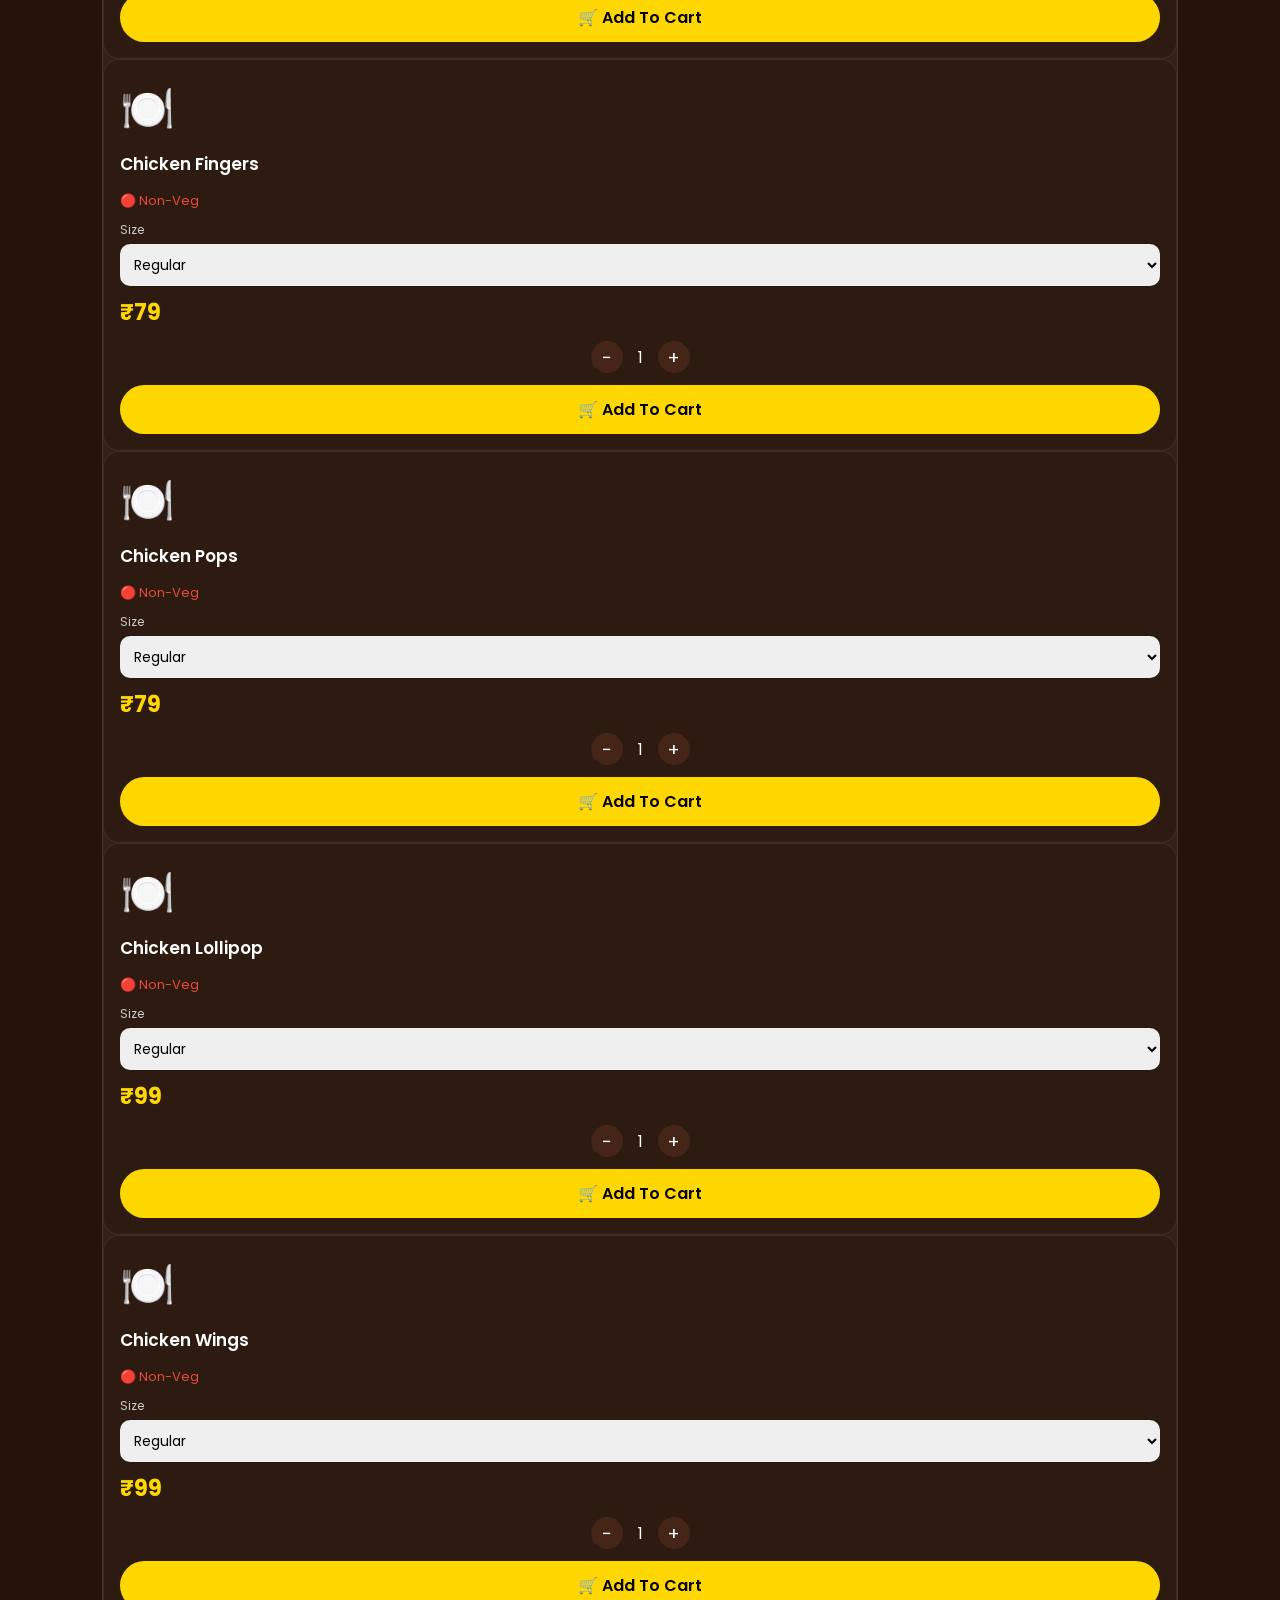
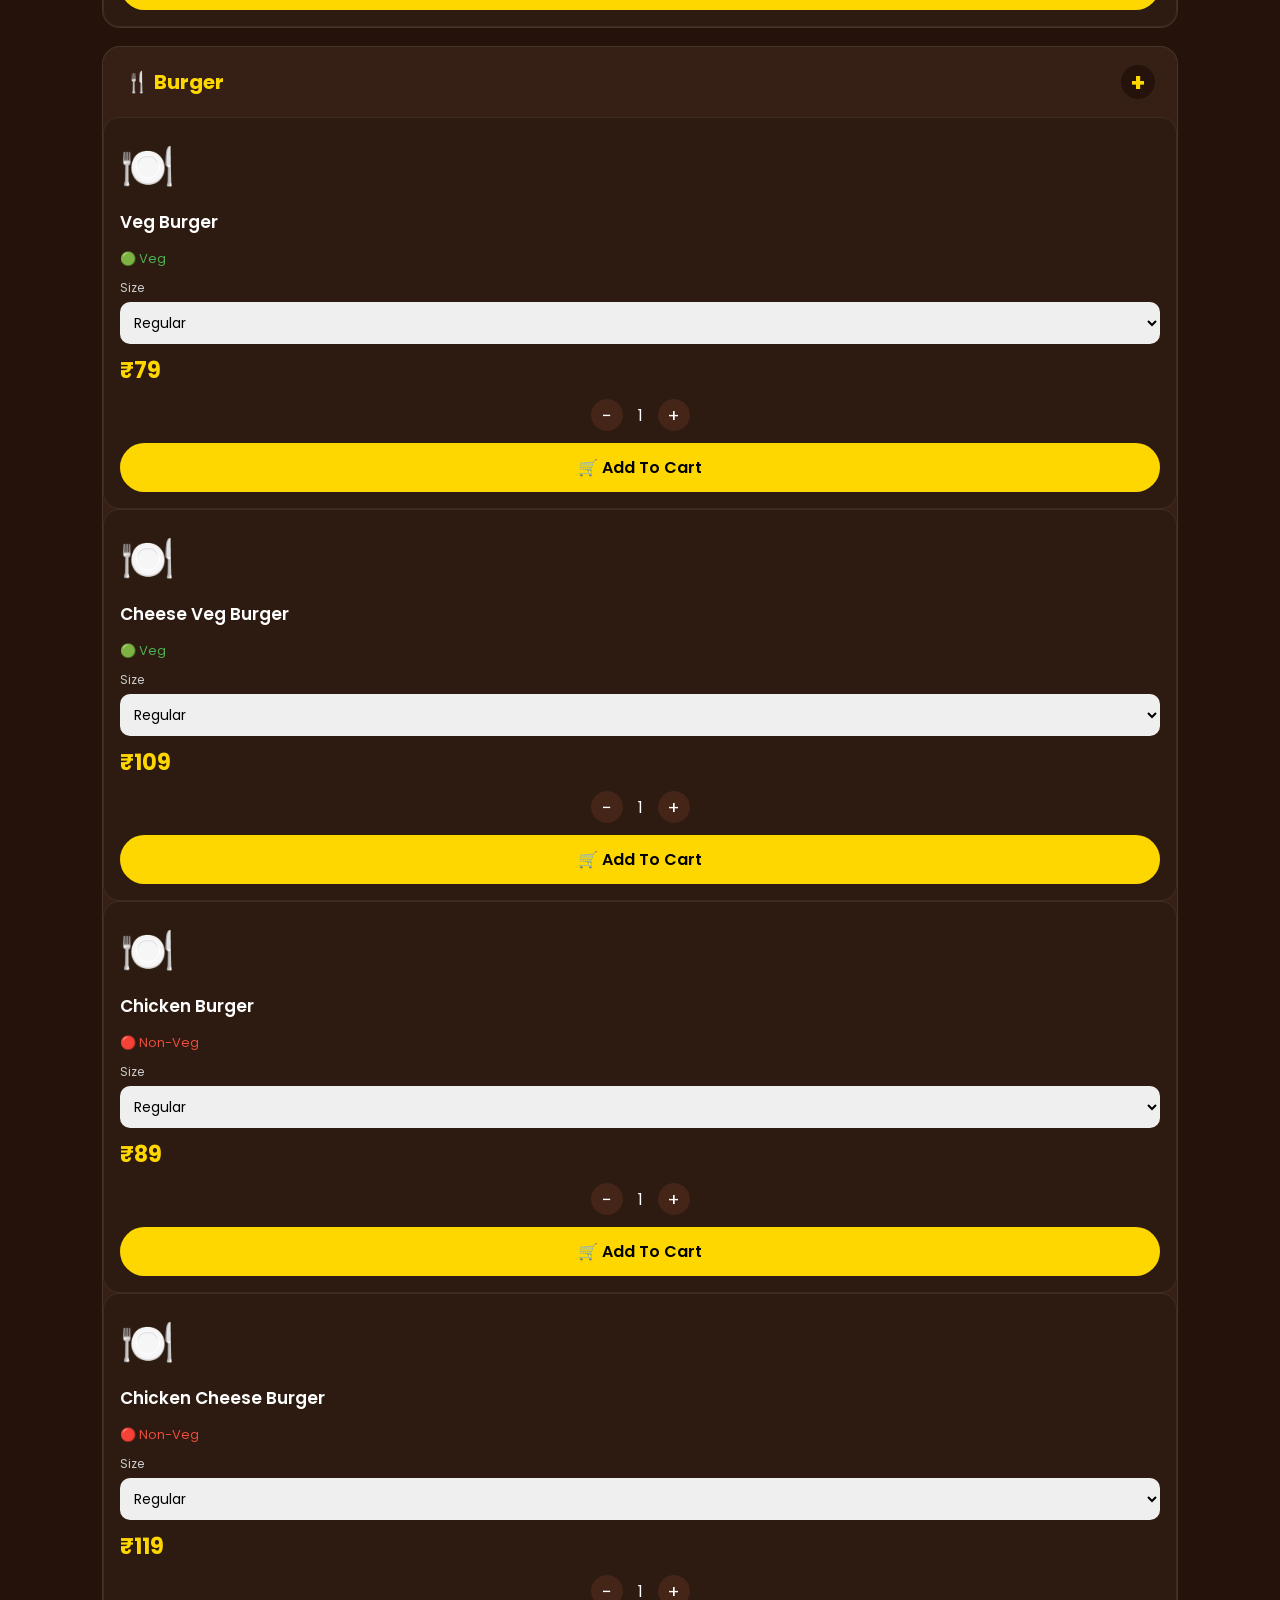
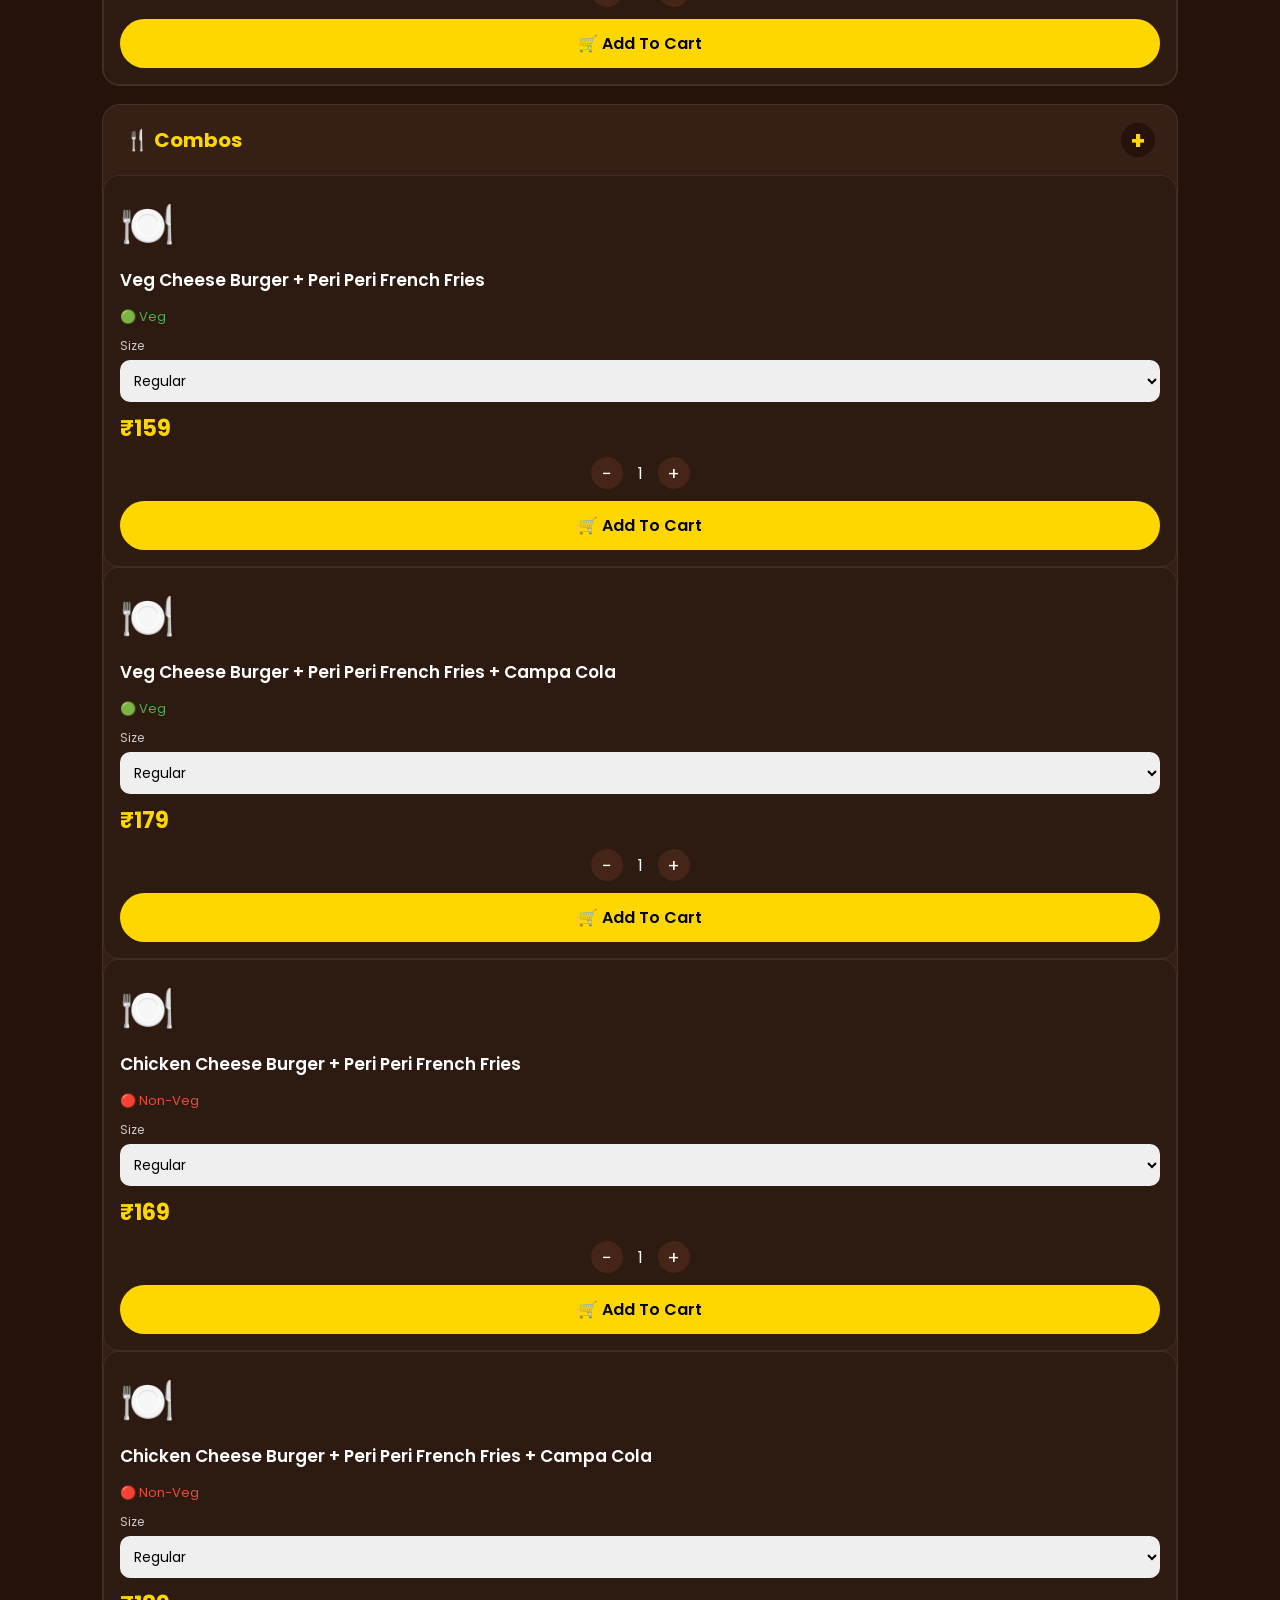
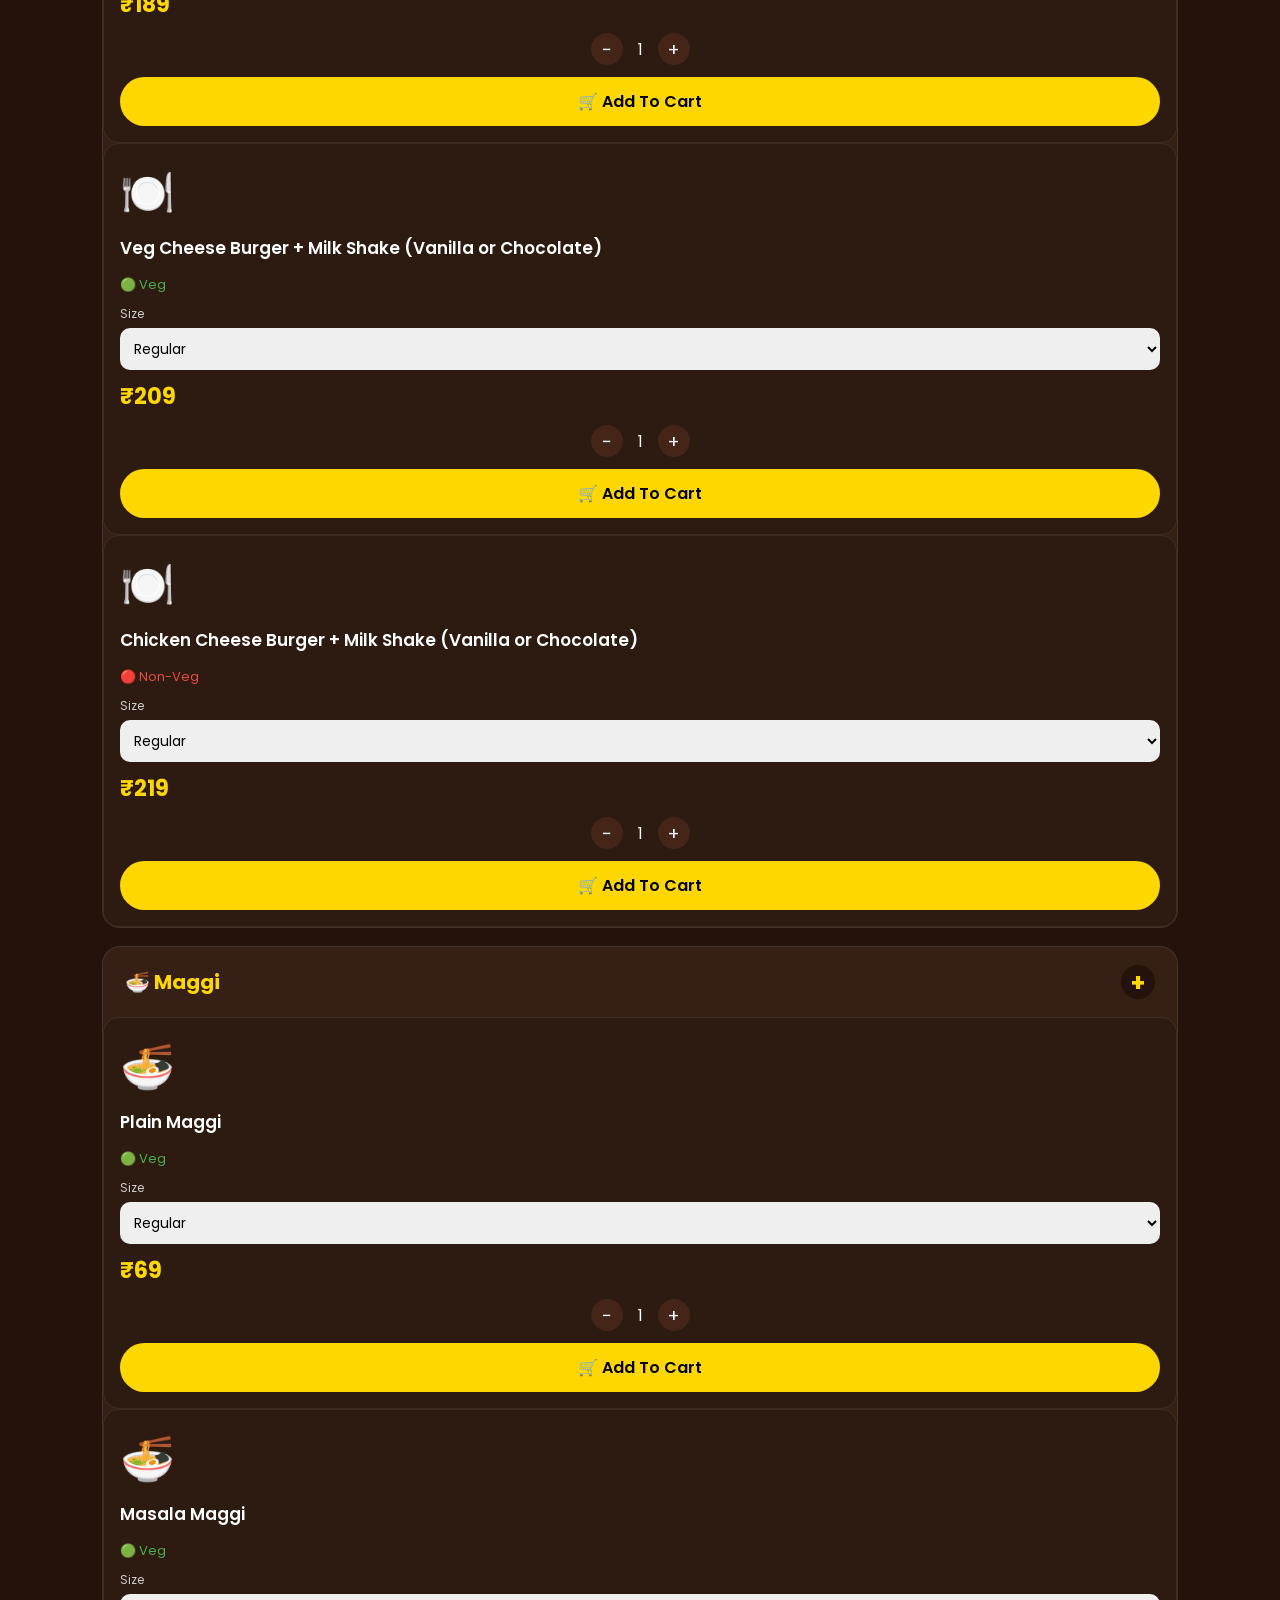
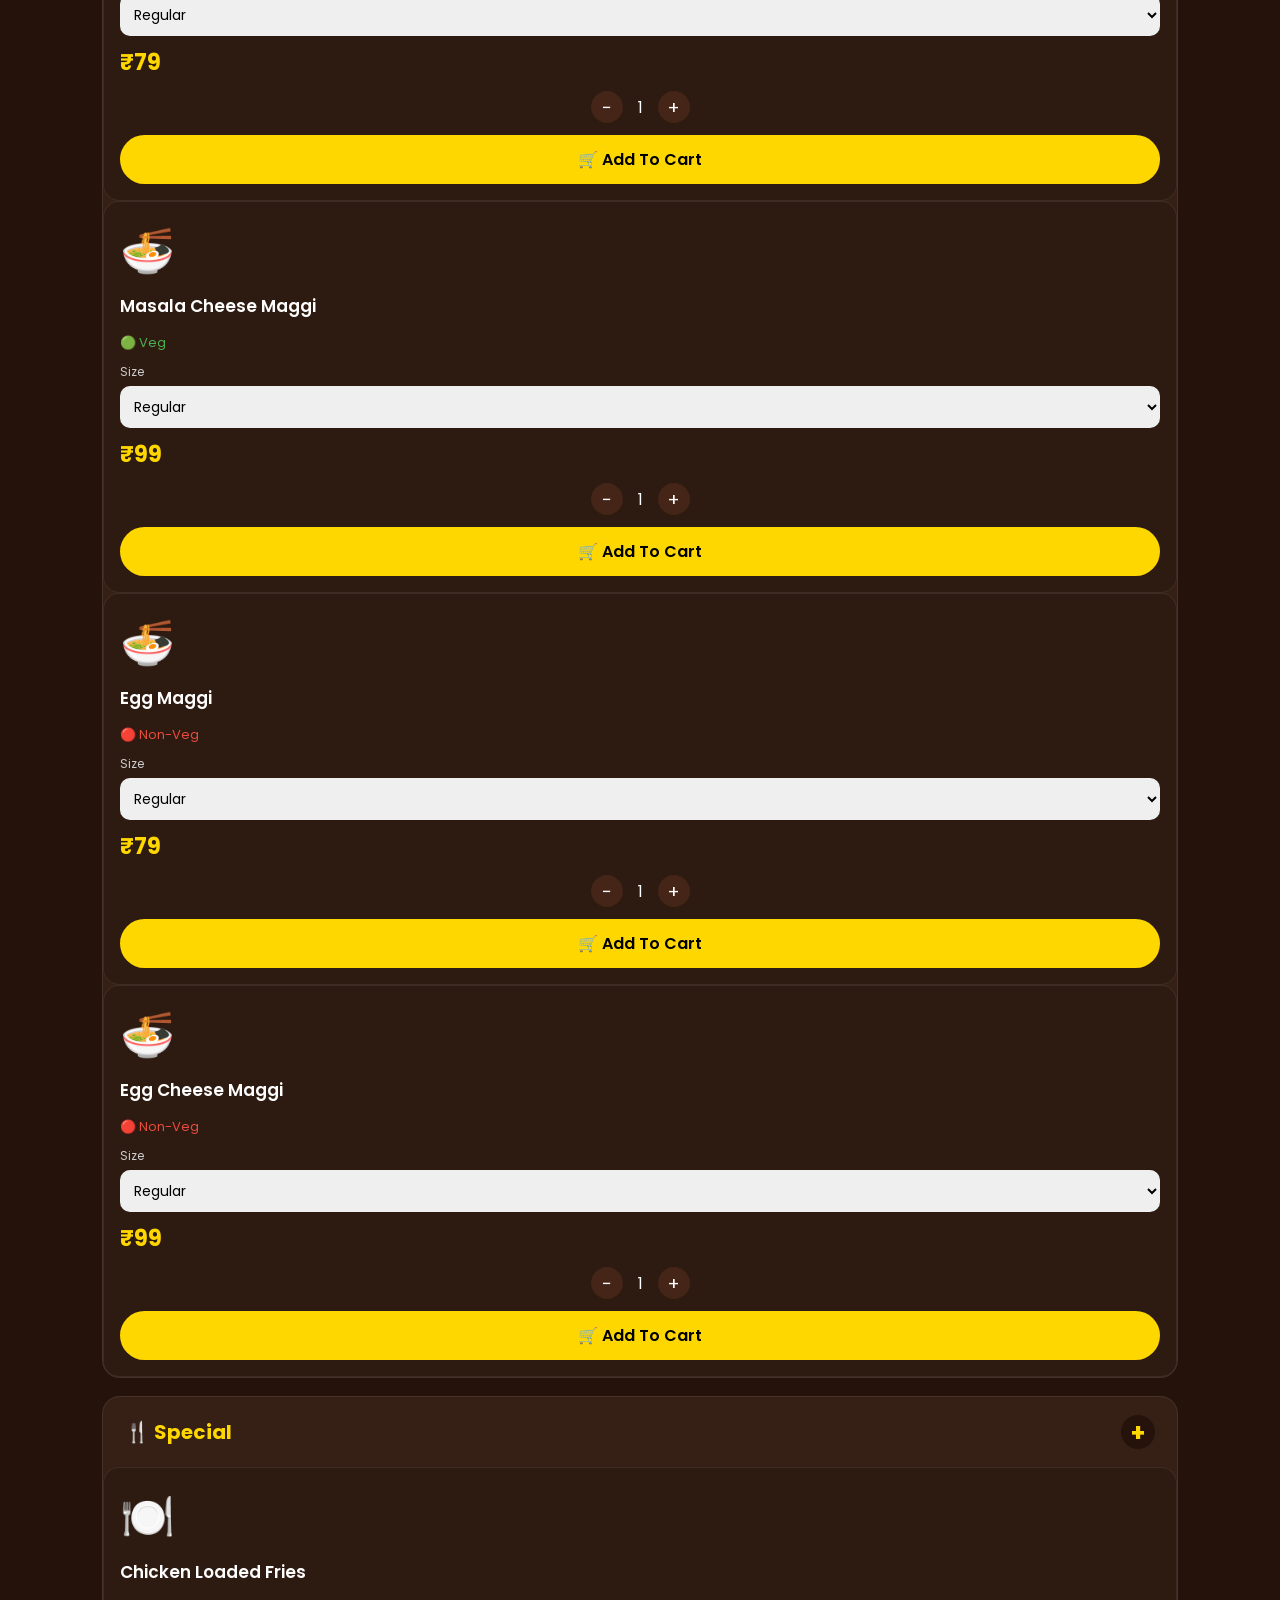
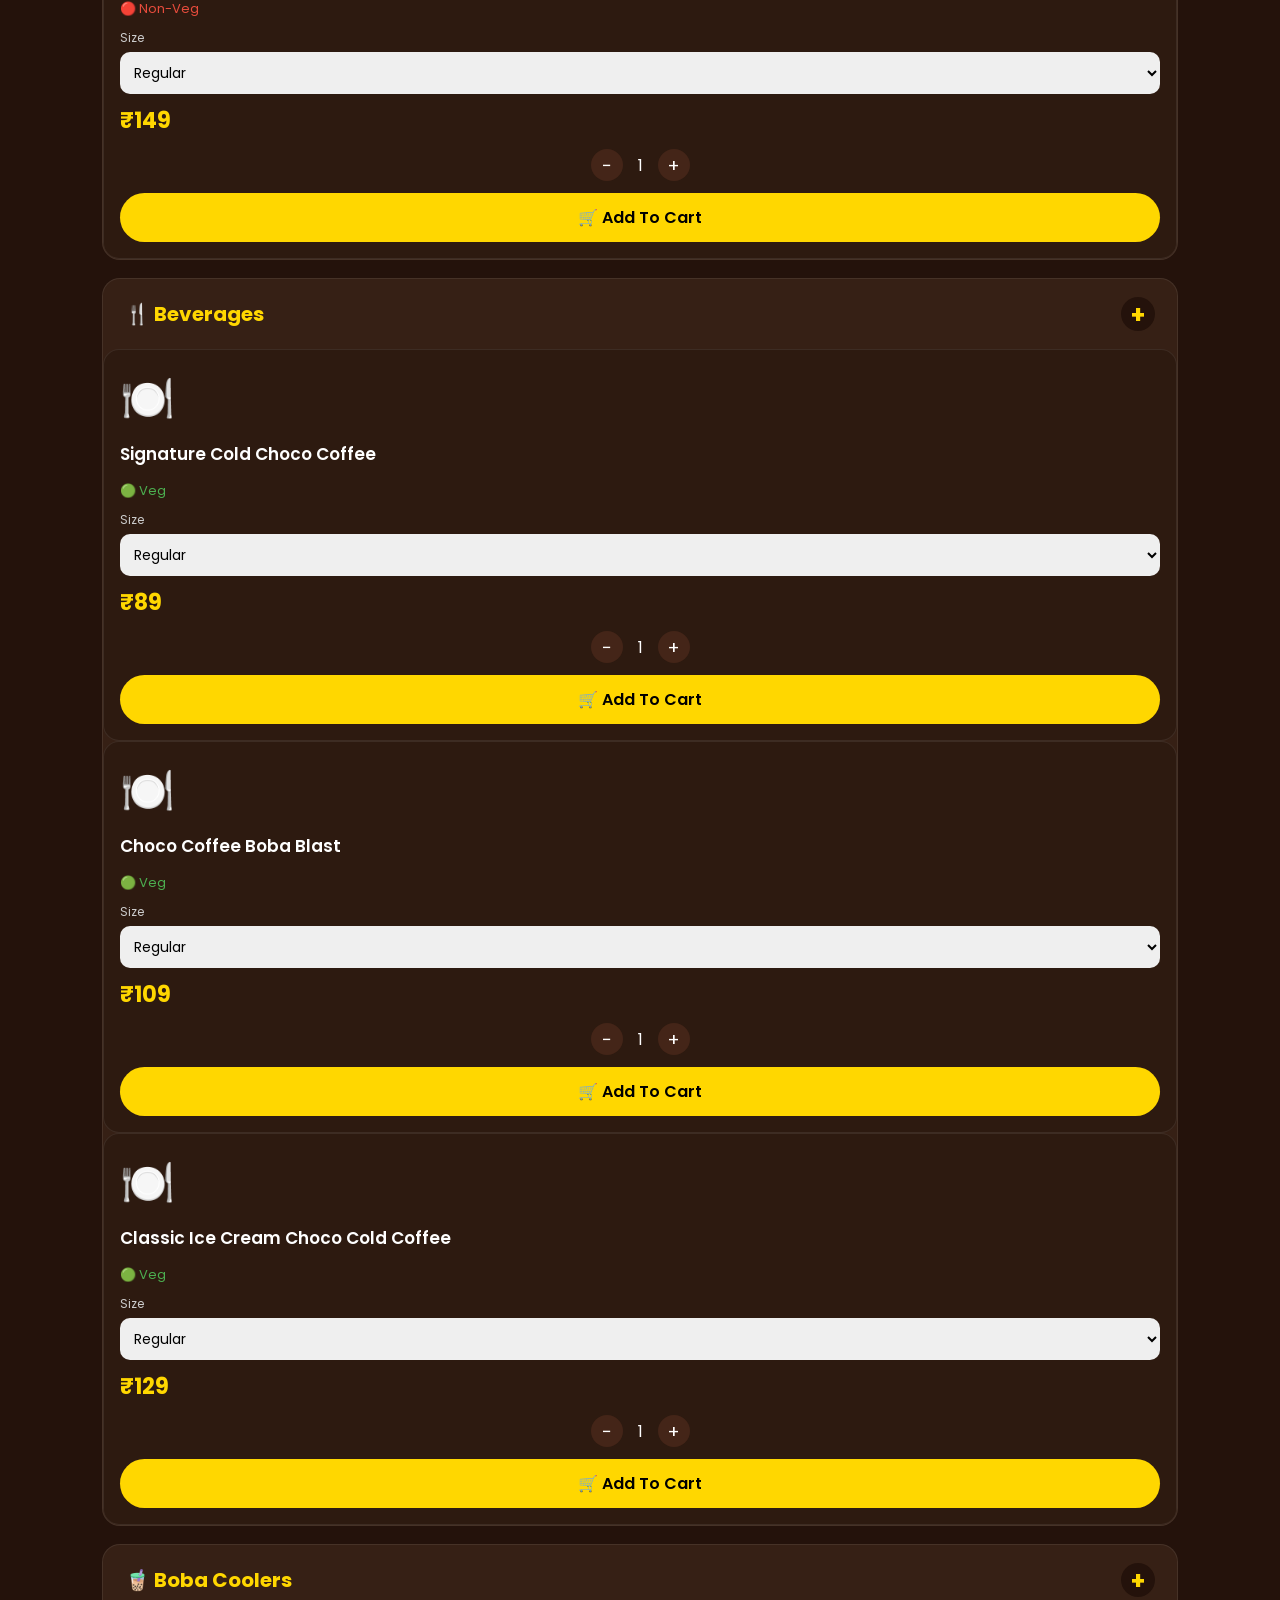
==== commit c17da22d: "Update index.html" ====
--- a/index.html
+++ b/index.html
@@ -3,1588 +3,340 @@
 
 <head>
 
-    <meta charset="UTF-8">
-    <meta name="viewport" content="width=device-width, initial-scale=1.0">
-
-    <title>Vamshi's Tasteuraa | Premium Homemade Ice Creams</title>
-
-    <meta name="description"
-        content="Premium Homemade Ice Creams, Gelato, Thick Shakes, Milk Shakes, Mojitos, Snacks & More">
-
-    <meta name="keywords"
-        content="Homemade Ice Cream, Gelato, Thick Shakes, Milk Shakes, Peerzadiguda, Hyderabad">
-
-    <link rel="icon" href="images/logo.png">
-
-    <!-- Google Font -->
-    <link rel="preconnect" href="https://fonts.googleapis.com">
-    <link rel="preconnect" href="https://fonts.gstatic.com" crossorigin>
-
-    <link href="https://fonts.googleapis.com/css2?family=Poppins:wght@300;400;500;600;700;800&display=swap"
-        rel="stylesheet">
-
-    <!-- Font Awesome -->
-    <link rel="stylesheet"
-        href="https://cdnjs.cloudflare.com/ajax/libs/font-awesome/6.7.2/css/all.min.css">
-
-    <!-- Main CSS -->
-    <link rel="stylesheet" href="css/style.css">
+<meta charset="UTF-8">
+<meta name="viewport" content="width=device-width, initial-scale=1.0">
+<meta name="description" content="Vamshi's Tasteuraa — Premium homemade ice creams, thick shakes, fries and snacks. Order for pickup or home delivery.">
+
+<title>Vamshi's Tasteuraa</title>
+
+<link rel="stylesheet" href="css/style.css">
+
+<link href="https://fonts.googleapis.com/css2?family=Poppins:wght@300;400;600;700&display=swap" rel="stylesheet">
 
 </head>
 
 <body>
 
-<!-- =====================================
-                NAVBAR
-===================================== -->
-
-<header class="navbar">
-
-    <div class="container nav-container">
-
-        <a href="#" class="logo">
-
-            <img src="images/logo.png"
-                 alt="Vamshi's Tasteuraa Logo">
-
-            <div>
-
-                <h2>Vamshi's Tasteuraa</h2>
-
-                <p>Premium Homemade Ice Creams</p>
-
-            </div>
-
-        </a>
-
-        <nav>
-
-            <ul class="nav-links">
-
-                <li><a href="#">Home</a></li>
-
-                <li><a href="#menu">Menu</a></li>
-
-                <li><a href="#offers">Offers</a></li>
-
-                <li><a href="#delivery">Delivery</a></li>
-
-                <li><a href="#reviews">Reviews</a></li>
-
-                <li><a href="#contact">Contact</a></li>
-
-            </ul>
-
-        </nav>
-
-        <div class="nav-actions">
-
-            <a href="tel:+917337200322"
-               class="call-btn">
-
-                📞 Call
-
-            </a>
-
-            <a href="https://wa.me/917337200322"
-               target="_blank"
-               class="whatsapp-btn">
-
-                💬 WhatsApp
-
-            </a>
-
-            <button id="cartButton"
-                    class="cart-btn">
-
-                🛒 Cart
-
-                <span id="cart-count">
-
-                    0
-
-                </span>
+<!-- ================= NAVBAR ================= -->
+
+<nav class="navbar">
+
+    <div class="logo">
+
+        <img src="images/logo.png" alt="Logo">
+
+        <div>
+
+            <h2>Vamshi's Tasteuraa</h2>
+
+            <p>Premium Homemade Ice Creams</p>
+
+        </div>
+
+    </div>
+
+    <button class="cart-btn" id="cartButton">
+
+        🛒 Cart
+
+        <span id="cart-count">0</span>
+
+    </button>
+
+</nav>
+
+<!-- ================= HERO ================= -->
+
+<section class="hero">
+
+    <h1>🍦 Fresh • Natural • Homemade</h1>
+
+    <p>Made with Love • Served with Happiness ❤️</p>
+
+    <a href="menu.html" class="hero-btn">📋 View Full Menu</a>
+
+</section>
+
+<section class="features">
+
+    <div class="feature-card">
+
+        <div class="feature-icon">🍦</div>
+
+        <h3>100% Homemade</h3>
+
+        <p>Freshly prepared every day</p>
+
+    </div>
+
+    <div class="feature-card">
+
+        <div class="feature-icon">🥛</div>
+
+        <h3>Premium Ingredients</h3>
+
+        <p>Made with quality milk & fresh fruits</p>
+
+    </div>
+
+    <div class="feature-card">
+
+        <div class="feature-icon">🌿</div>
+
+        <h3>No Preservatives</h3>
+
+        <p>Fresh taste with every scoop</p>
+
+    </div>
+
+    <div class="feature-card">
+
+        <div class="feature-icon">⭐</div>
+
+        <h3>Customer Favourite</h3>
+
+        <p>Fresh • Natural • Delicious</p>
+
+    </div>
+
+</section>
+
+<section class="specials">
+
+    <h2>⭐ Our Specials</h2>
+
+    <div class="special-grid">
+
+        <div class="special-card">
+
+            <div class="special-icon">🍦</div>
+
+            <h3>Homemade Ice Cream</h3>
+
+            <p>Starting from ₹30</p>
+
+        </div>
+
+        <div class="special-card">
+
+            <div class="special-icon">🥤</div>
+
+            <h3>Premium Thick Shakes</h3>
+
+            <p>Starting from ₹159</p>
+
+        </div>
+
+        <div class="special-card">
+
+            <div class="special-icon">🍟</div>
+
+            <h3>Hot & Crispy Snacks</h3>
+
+            <p>Starting from ₹49</p>
+
+        </div>
+
+    </div>
+
+</section>
+
+<!-- ================= SEARCH ================= -->
+
+<section class="search-section">
+
+    <input
+        type="text"
+        id="search"
+        placeholder="🔍 Search Ice Creams, Shakes, Fries, Burgers...">
+
+</section>
+
+<!-- ================= CATEGORIES ================= -->
+
+<section class="category-section">
+
+    <div id="categories">
+
+        <button class="category-btn active">
+
+            All
+
+        </button>
+
+    </div>
+
+</section>
+
+<!-- ================= SORT ================= -->
+
+<section class="sort-section">
+
+    <label for="sort">Sort By:</label>
+
+    <select id="sort">
+
+        <option value="default">Recommended</option>
+
+        <option value="low">Price : Low to High</option>
+
+        <option value="high">Price : High to Low</option>
+
+        <option value="name">Name : A - Z</option>
+
+    </select>
+
+</section>
+
+<!-- ================= PRODUCTS (accordion by category) ================= -->
+
+<section class="products">
+
+    <div id="category-products" class="products-accordion">
+
+        <!-- Products load dynamically -->
+
+    </div>
+
+</section>
+
+<!-- ================= FLOATING CART ================= -->
+
+<button
+    class="floating-cart"
+    id="floating-cart">
+
+    🛒
+    <span class="floating-badge" id="floating-cart-count">0</span>
+
+</button>
+
+<!-- ================= OVERLAY ================= -->
+
+<div id="overlay"></div>
+
+<!-- ================= CART PANEL ================= -->
+
+<div id="cart-panel">
+
+    <div class="cart-header">
+
+        <h2>🛒 Your Cart</h2>
+
+        <button id="close-cart">&times;</button>
+
+    </div>
+
+    <div id="cart-items">
+
+        <!-- Cart Items -->
+
+    </div>
+
+    <hr>
+
+    <h3>
+
+        Total
+
+        <span id="cart-total">
+
+            ₹0
+
+        </span>
+
+    </h3>
+
+   <button id="checkout-btn">
+    📲 Review & Send Order
+</button>
+
+</div>
+
+<!-- ================= CHECKOUT MODAL ================= -->
+
+<div id="checkout-modal" class="checkout-modal">
+
+    <div class="checkout-box">
+
+        <div class="checkout-header">
+
+            <h2>Customer Details</h2>
+
+            <button id="close-checkout">&times;</button>
+
+        </div>
+
+        <form id="checkout-form">
+
+            <input
+                type="text"
+                id="customer-name"
+                placeholder="Your Name"
+                required>
+
+            <input
+                type="tel"
+                id="customer-phone"
+                placeholder="Mobile Number"
+                required>
+
+            <textarea
+                id="customer-address"
+                placeholder="Delivery Address"
+                rows="3"></textarea>
+
+            <input
+                type="text"
+                id="customer-landmark"
+                placeholder="Landmark">
+
+            <select id="delivery-type">
+
+                <option value="Pickup">Pickup</option>
+
+                <option value="Home Delivery">Home Delivery</option>
+
+            </select>
+
+            <textarea
+                id="special-note"
+                placeholder="Special Instructions (Optional)"
+                rows="3"></textarea>
+
+            <button type="submit" id="send-whatsapp">
+
+                📲 Send Order on WhatsApp
 
             </button>
 
-        </div>
-
-    </div>
-
-</header>
-
-<!-- =====================================
-                HERO
-===================================== -->
-
-<!-- =====================================
-                HERO
-===================================== -->
-
-<section class="hero">
-
-    <div class="container">
-
-        <div class="hero-grid">
-
-            <!-- LEFT -->
-
-            <div class="hero-content">
-
-                <div class="hero-tag">
-
-                    🍦 Fresh • Homemade • Premium
-
-                </div>
-
-                <div class="hero-offer">
-
-                    🎉 Flat <strong>10% OFF</strong> for New Customers
-                    <span>• Min Order ₹349</span>
-
-                </div>
-
-                <h1>
-
-                    Freshly Crafted
-                    <br>
-                    Homemade Ice Creams
-
-                </h1>
-
-                <p class="hero-subtitle">
-
-                    Made with Premium Milk,
-                    Fresh Ingredients,
-                    No Artificial Preservatives &
-                    Lots of Love ❤️
-
-                </p>
-
-                <div class="hero-about">
-
-                    <p class="hero-description">
-
-                        At <strong>Vamshi's Tasteuraa</strong>,
-                        every batch of our homemade gelato is
-                        freshly prepared using premium ingredients
-                        to deliver a rich, creamy taste without
-                        artificial preservatives.
-
-                        From delicious Ice Creams to Thick Shakes,
-                        Milkshakes, Mojitos, Boba Coolers and
-                        Crispy Snacks, every item is crafted with
-                        passion to bring you a memorable experience.
-
-                    </p>
-
-                </div>
-
-                <div class="hero-features">
-
-                    <div>🥛 100% Fresh Milk</div>
-
-                    <div>🍓 Real Fruit Flavours</div>
-
-                    <div>❄️ Freshly Prepared Daily</div>
-
-                    <div>🚚 Delivery Available</div>
-
-                </div>
-
-                <div class="hero-buttons">
-
-                    <a
-                        href="#menu"
-                        class="primary-btn">
-
-                        🍦 Explore Menu
-
-                    </a>
-
-                    <a
-                        href="#offers"
-                        class="secondary-btn">
-
-                        🎁 Claim Offer
-
-                    </a>
-
-                </div>
-
-            </div>
-
-            <!-- RIGHT -->
-
-            <div class="hero-image">
-
-                <img
-                    src="images/hero-icecream.png"
-                    alt="Premium Homemade Ice Cream">
-
-            </div>
-
-        </div>
-
-    </div>
-
-</section>
-
-<!-- =====================================
-                SEARCH
-===================================== -->
-
-<section class="search-section">
-
-    <div class="container">
-
-        <input type="text"
-               id="search"
-               placeholder="🔍 Search Ice Creams, Shakes, Snacks...">
-
-    </div>
-
-</section>
-
-<!-- =====================================
-            WHY CHOOSE US
-===================================== -->
-
-<section class="features">
-
-    <div class="container">
-
-        <h2 class="section-title">
-
-            Why Customers Love Us ❤️
-
-        </h2>
-
-        <div class="feature-grid">
-
-            <div class="feature-card">
-
-                <div class="feature-icon">
-
-                    🥛
-
-                </div>
-
-                <h3>
-
-                    Premium Milk
-
-                </h3>
-
-                <p>
-
-                    Rich, creamy texture made using premium quality milk.
-
-                </p>
-
-            </div>
-
-            <div class="feature-card">
-
-                <div class="feature-icon">
-
-                    🍦
-
-                </div>
-
-                <h3>
-
-                    Homemade Daily
-
-                </h3>
-
-                <p>
-
-                    Freshly prepared every day in small batches.
-
-                </p>
-
-            </div>
-
-            <div class="feature-card">
-
-                <div class="feature-icon">
-
-                    🌿
-
-                </div>
-
-                <h3>
-
-                    No Artificial Preservatives
-
-                </h3>
-
-                <p>
-
-                    Made using carefully selected premium ingredients.
-
-                </p>
-
-            </div>
-
-            <div class="feature-card">
-
-                <div class="feature-icon">
-
-                    ❤️
-
-                </div>
-
-                <h3>
-
-                    Made With Love
-
-                </h3>
-
-                <p>
-
-                    Every scoop is prepared with passion and care.
-
-                </p>
-
-            </div>
-
-        </div>
-
-    </div>
-
-</section>
-<!-- =====================================
-        POPULAR CATEGORIES
-====================================== -->
-
-<section class="category-section">
-
-    <div class="container">
-
-        <h2 class="section-title">
-
-            🍨 Popular Categories
-
-        </h2>
-
-        <div id="categories">
-
-            <!-- Categories loaded from app.js -->
-
-        </div>
-
-    </div>
-
-</section>
-
-<!-- =====================================
-            OFFERS
-====================================== -->
-
-<section
-    id="offers"
-    class="offers">
-
-    <div class="container">
-
-        <div class="offer-card">
-
-            <div>
-
-                <h2>
-
-                    🎉 Welcome Offer - Flat <span style="color:#FFD700;">10% OFF</span>
-
-                </h2>
-
-                <p>
-
-                    ✨ New Customers Get <strong>Flat 10% Discount</strong><br>
-
-                    🛒 Minimum Order Value: <strong>₹349</strong><br>
-
-                    🎁 Valid on First Order Only
-
-                </p>
-
-                <small style="display:block;margin-top:10px;color:#666;">
-
-                    *Offer valid for first-time customers only.
-                    Minimum order value ₹349.
-                    Cannot be combined with any other offer.
-
-                </small>
-
-            </div>
-
-            <a
-                href="#menu"
-                class="offer-btn">
-
-                🍦 Order & Save 10% →
-
-            </a>
-
-        </div>
-
-    </div>
-
-</section>
-
-<!-- =====================================
-            MENU
-====================================== -->
-
-<section
-    id="menu"
-    class="products">
-
-    <div class="container">
-
-        <h2 class="section-title">
-
-            🍦 Explore Our Menu
-
-        </h2>
-
-        <p class="section-subtitle">
-
-            Homemade Ice Creams • Thick Shakes • Milk Shakes • Mojitos • Boba • Snacks
-
-        </p>
-
-        <div id="category-products">
-
-            <!-- Products loaded dynamically from app.js -->
-
-        </div>
-
-    </div>
-
-</section>
-
-<!-- =====================================
-        FLOATING CART BUTTON
-====================================== -->
-
-<button
-    id="floating-cart"
-    class="floating-cart">
-
-    🛒
-
-    <span id="floating-cart-count">
-
-        0
-
-    </span>
-
-</button>
-
-<!-- =====================================
-            CART PANEL
-====================================== -->
-
-<aside id="cart-panel">
-
-    <div class="cart-header">
-
-        <h2>
-
-            🛒 Your Cart
-
-        </h2>
-
-        <button
-            id="close-cart">
-
-            &times;
-
-        </button>
-
-    </div>
-
-    <div id="cart-items">
-
-        <!-- Cart Items -->
-
-    </div>
-
-    <div class="cart-footer">
-
-        <div class="cart-total-row">
-
-            <span>
-
-                Subtotal
-
-            </span>
-
-            <span id="cart-subtotal">
-
-                ₹0
-
-            </span>
-
-        </div>
-
-        <div class="cart-total-row">
-
-            <span>
-
-                Delivery
-
-            </span>
-
-            <span id="delivery-charge">
-
-                ₹0
-
-            </span>
-
-        </div>
-
-        <div class="cart-total-row grand-total">
-
-            <strong>
-
-                Total
-
-            </strong>
-
-            <strong id="cart-total">
-
-                ₹0
-
-            </strong>
-
-        </div>
-
-        <button
-            id="checkout-btn"
-            class="checkout-btn">
-
-            Proceed to Checkout
-
-        </button>
-
-    </div>
-
-</aside>
-
-<!-- =====================================
-            OVERLAY
-====================================== -->
-
-<div id="overlay"></div>
-
-<!-- =====================================
-        CHECKOUT MODAL
-====================================== -->
-
-<div
-    id="checkout-modal"
-    class="checkout-modal">
-
-    <div class="checkout-content">
-
-        <div class="checkout-header">
-
-            <h2>
-
-                Customer Details
-
-            </h2>
-
-            <button
-                id="close-checkout">
-
-                &times;
-
-            </button>
-
-        </div>
-
-        <form id="checkout-form">
-
-            <div class="form-group">
-
-                <label>
-
-                    Full Name
-
-                </label>
-
-                <input
-                    type="text"
-                    id="customer-name"
-                    placeholder="Enter your Name"
-                    required>
-
-            </div>
-
-            <div class="form-group">
-
-                <label>
-
-                    Mobile Number
-
-                </label>
-
-                <input
-                    type="tel"
-                    id="customer-phone"
-                    placeholder="10 Digit Mobile Number"
-                    required>
-
-            </div>
-
-            <div class="form-group">
-
-                <label>
-
-                    Delivery Type
-
-                </label>
-
-                <select id="delivery-type">
-
-                    <option value="Pickup">
-
-                        Pickup
-
-                    </option>
-
-                    <option value="Delivery">
-
-                        Home Delivery
-
-                    </option>
-
-                </select>
-
-            </div>
-
-            <div class="form-group">
-
-                <label>
-
-                    Delivery Address
-
-                </label>
-
-                <textarea
-                    id="customer-address"
-                    rows="4"
-                    placeholder="House No, Street, Area"></textarea>
-
-            </div>
-
-            <div class="form-group">
-
-                <label>
-
-                    Landmark
-
-                </label>
-
-                <input
-                    type="text"
-                    id="customer-landmark"
-                    placeholder="Nearby Landmark">
-
-            </div>
-
-            <div class="form-group">
-
-                <label>
-
-                    Special Instructions
-
-                </label>
-
-                <textarea
-                    id="special-note"
-                    rows="3"
-                    placeholder="Extra Toppings, Less Sugar, etc."></textarea>
-
-            </div>
-
-            <!-- Delivery Information -->
-
-            <div class="checkout-info">
-
-                🚚 <strong>Delivery Policy</strong>
-
-                <ul>
-
-                    <li>Free Delivery on Orders of ₹299 & Above</li>
-
-                    <li>Orders below ₹299 incur ₹49 Delivery Charge</li>
-
-                    <li>Delivery available within 3 KM of our store</li>
-
-                </ul>
-
-            </div>
-
-            <div class="checkout-summary">
-
-                <div>
-
-                    <span>
-
-                        Items
-
-                    </span>
-
-                    <span id="summary-items">
-
-                        0
-
-                    </span>
-
-                </div>
-
-                <div>
-
-                    <span>
-
-                        Total
-
-                    </span>
-
-                    <strong id="summary-total">
-
-                        ₹0
-
-                    </strong>
-
-                </div>
-
-            </div>
-
-            <button
-                type="submit"
-                id="place-order"
-                class="place-order-btn">
-
-                💬 Place Order on WhatsApp
-
-            </button>
-
         </form>
 
     </div>
 
 </div>
-        <!-- =====================================
-            TODAY'S SPECIALS
-====================================== -->
-
-<section class="specials">
-
-    <div class="container">
-
-        <h2 class="section-title">
-
-            🍨 Today's Specials
-
-        </h2>
-
-        <p class="section-subtitle">
-
-            Freshly prepared favourites loved by our customers.
-
-        </p>
-
-        <div class="special-grid">
-
-            <div class="special-card">
-
-                <div class="special-icon">
-
-                    🍦
-
-                </div>
-
-                <h3>
-
-                    Premium Homemade Ice Cream
-
-                </h3>
-
-                <p>
-
-                    Crafted daily using premium milk,
-                    rich ingredients and homemade recipes.
-
-                </p>
-
-            </div>
-
-            <div class="special-card">
-
-                <div class="special-icon">
-
-                    🥤
-
-                </div>
-
-                <h3>
-
-                    Signature Thick Shakes
-
-                </h3>
-
-                <p>
-
-                    Thick, creamy and loaded with
-                    delicious flavours you'll love.
-
-                </p>
-
-            </div>
-
-            <div class="special-card">
-
-                <div class="special-icon">
-
-                    🍟
-
-                </div>
-
-                <h3>
-
-                    Fresh Hot Snacks
-
-                </h3>
-
-                <p>
-
-                    Crispy, freshly prepared snacks
-                    served hot every time.
-
-                </p>
-
-            </div>
-
-        </div>
-
-    </div>
-
-</section>
-
-<!-- =====================================
-            DELIVERY INFORMATION
-====================================== -->
-
-<section
-id="delivery"
-class="delivery">
-
-    <div class="container">
-
-        <h2 class="section-title">
-
-            🚚 Delivery Information
-
-        </h2>
-
-        <p class="section-subtitle">
-
-            Freshly prepared and delivered with care.
-
-        </p>
-
-        <div class="delivery-grid">
-
-            <div class="delivery-card">
-
-                <div class="special-icon">
-
-                    📍
-
-                </div>
-
-                <h3>
-
-                    Delivery Area
-
-                </h3>
-
-                <p>
-
-                    We currently deliver within
-
-                    <strong>3 KM</strong>
-
-                    of
-
-                    <strong>Vamshi's Tasteuraa,
-                    Peerzadiguda.</strong>
-
-                </p>
-
-            </div>
-
-            <div class="delivery-card">
-
-                <div class="special-icon">
-
-                    🎉
-
-                </div>
-
-                <h3>
-
-                    FREE Delivery
-
-                </h3>
-
-                <p>
-
-                    Orders of
-
-                    <strong>₹299 & Above</strong>
-
-                    enjoy
-
-                    <strong>FREE Delivery.</strong>
-
-                </p>
-
-            </div>
-
-            <div class="delivery-card">
-
-                <div class="special-icon">
-
-                    💰
-
-                </div>
-
-                <h3>
-
-                    Delivery Charges
-
-                </h3>
-
-                <p>
-
-                    Orders below
-
-                    <strong>₹299</strong>
-
-                    are delivered for only
-
-                    <strong>₹49.</strong>
-
-                </p>
-
-            </div>
-
-            <div class="delivery-card">
-
-                <div class="special-icon">
-
-                    🍨
-
-                </div>
-
-                <h3>
-
-                    Freshness Promise
-
-                </h3>
-
-                <p>
-
-                    Every order is freshly prepared,
-                    hygienically packed and delivered
-                    with care.
-
-                </p>
-
-            </div>
-
-        </div>
-
-        <div class="delivery-note">
-
-            💡
-
-            <strong>
-
-                Spend ₹299 or more and enjoy FREE Delivery
-                within 3 KM.
-
-            </strong>
-
-        </div>
-
-    </div>
-
-</section>
-
-<!-- =====================================
-            GOOGLE REVIEWS
-====================================== -->
-
-<section
-id="reviews"
-class="reviews">
-
-    <div class="container">
-
-        <div class="google-rating">
-
-            <h2>
-
-                ⭐ Google Reviews
-
-            </h2>
-
-            <div class="rating">
-
-                <span class="score">
-
-                    4.9
-
-                </span>
-
-                <span class="stars">
-
-                    ★★★★★
-
-                </span>
-
-            </div>
-
-            <p>
-
-                Based on
-
-                <strong>
-
-                    20 Google Reviews
-
-                </strong>
-
-            </p>
-
-        </div>
-
-        <div class="review-grid">
-
-            <div class="review-card">
-
-                <div class="stars">
-
-                    ★★★★★
-
-                </div>
-
-                <p>
-
-                    Fresh, creamy and delicious
-                    homemade ice cream.
-
-                    Highly recommended!
-
-                </p>
-
-                <h4>
-
-                    Google Customer
-
-                </h4>
-
-            </div>
-
-            <div class="review-card">
-
-                <div class="stars">
-
-                    ★★★★★
-
-                </div>
-
-                <p>
-
-                    Excellent shakes,
-                    tasty snacks and
-                    friendly service.
-
-                </p>
-
-                <h4>
-
-                    Google Customer
-
-                </h4>
-
-            </div>
-
-            <div class="review-card">
-
-                <div class="stars">
-
-                    ★★★★★
-
-                </div>
-
-                <p>
-
-                    One of the best
-                    homemade ice cream
-                    shops in Peerzadiguda.
-
-                </p>
-
-                <h4>
-
-                    Google Customer
-
-                </h4>
-
-            </div>
-
-        </div>
-
-        <div class="review-buttons">
-
-            <a
-
-                href="https://www.google.com/maps/place/Vamshi's+Tasteuraa/@17.3913035,78.605659,17z/data=!4m14!1m7!3m6!1s0x3bcb97003ecbdc71:0xef2e5ac44347d9ff!2sVamshi's+Tasteuraa!8m2!3d17.3913035!4d78.605659!16s%2Fg%2F11ytxlgqd0!3m5!1s0x3bcb97003ecbdc71:0xef2e5ac44347d9ff!8m2!3d17.3913035!4d78.605659!16s%2Fg%2F11ytxlgqd0"
-
-                target="_blank"
-
-                class="review-btn">
-
-                ⭐ View All Reviews
-
-            </a>
-
-            <a
-
-                href="https://g.page/r/Cf_ZR0PEWi7vEBM/review"
-
-                target="_blank"
-
-                class="review-btn secondary">
-
-                ✍ Write a Review
-
-            </a>
-
-        </div>
-
-    </div>
-
-</section>
-
-        <!-- =====================================
-            CONTACT
-====================================== -->
-
-<section
-id="contact"
-class="contact">
-
-    <div class="container">
-
-        <h2 class="section-title">
-
-            📍 Visit Us
-
-        </h2>
-
-        <p class="section-subtitle">
-
-            We'd love to serve you fresh homemade ice creams,
-            shakes and snacks.
-
-        </p>
-
-        <div class="contact-grid">
-
-            <!-- Address -->
-
-            <a
-
-                href="https://maps.app.goo.gl/3oba2FKFDw6v2dEX7"
-
-                target="_blank"
-
-                class="contact-card map-card">
-
-                <div class="special-icon">
-
-                    📍
-
-                </div>
-
-                <h3>
-
-                    Address
-
-                </h3>
-
-                <p>
-
-                    Vamshi's Tasteuraa
-
-                    <br>
-
-                    Opp. Bank of India
-
-                    <br>
-
-                    Parvathapur
-
-                    <br>
-
-                    Peerzadiguda
-
-                    <br>
-
-                    Hyderabad
-
-                </p>
-
-                <small>
-
-                    Click for Google Maps
-
-                </small>
-
-            </a>
-
-            <!-- Phone -->
-
-            <a
-
-                href="tel:+917337200322"
-
-                class="contact-card">
-
-                <div class="special-icon">
-
-                    📞
-
-                </div>
-
-                <h3>
-
-                    Call Us
-
-                </h3>
-
-                <p>
-
-                    +91 73372 00322
-
-                </p>
-
-            </a>
-
-            <!-- WhatsApp -->
-
-            <a
-
-                href="https://wa.me/917337200322"
-
-                target="_blank"
-
-                class="contact-card">
-
-                <div class="special-icon">
-
-                    💬
-
-                </div>
-
-                <h3>
-
-                    WhatsApp
-
-                </h3>
-
-                <p>
-
-                    Chat & Order Instantly
-
-                </p>
-
-            </a>
-
-            <!-- Instagram -->
-
-            <a
-
-                href="https://www.instagram.com/tasteuraa?igsh=NnpscGtjbjNxbmtn"
-
-                target="_blank"
-
-                class="contact-card">
-
-                <div class="special-icon">
-
-                    <i class="fab fa-instagram"></i>
-
-                </div>
-
-                <h3>
-
-                    Instagram
-
-                </h3>
-
-                <p>
-
-                    @tasteuraa
-
-                </p>
-
-            </a>
-
-            <!-- YouTube -->
-
-            <a
-
-                href="https://youtube.com/@vamshistasteuraa?si=hQoJ-qJazHbLPqdS"
-
-                target="_blank"
-
-                class="contact-card">
-
-                <div class="special-icon">
-
-                    <i class="fab fa-youtube"></i>
-
-                </div>
-
-                <h3>
-
-                    YouTube
-
-                </h3>
-
-                <p>
-
-                    @vamshistasteuraa
-
-                </p>
-
-            </a>
-
-        </div>
-
-    </div>
-
-</section>
-
-
-
-<section class="bulk-orders">
-
-    <div class="bulk-left">
-
-        🎉
-
-    </div>
-
-    <div class="bulk-center">
-
-        <h2>
-
-            We Take <span>Bulk Orders</span> for Parties & Events
-
-        </h2>
-
-        <p>
-
-            Birthday Parties • Kitty Parties • Office Events •
-            School Functions • Get-Togethers • Festivals •
-            Corporate Events
-
-        </p>
-
-        <a
-            href="tel:+917337200322"
-            class="bulk-btn">
-
-            📞 Call / WhatsApp : +91 73372 00322
-
-        </a>
-
-    </div>
-
-    <div class="bulk-right">
-
-        🎈
-
-    </div>
-
-</section>
-    
-<!-- =====================================
-            FOOTER
-====================================== -->
+
+<!-- ================= FOOTER ================= -->
 
 <footer class="footer">
 
-    <div class="container footer-container">
-
-        <!-- Brand -->
-
-        <div class="footer-brand">
-
-            <img
-                src="images/logo.png"
-                alt="Vamshi's Tasteuraa Logo"
-                class="footer-logo-img">
-
-            <h3>
-
-                Vamshi's Tasteuraa
-
-            </h3>
-
-            <p>
-
-                Premium Homemade Ice Creams
-
-            </p>
-
-            <p>
-
-                Crafted Fresh Every Day ❤️
-
-            </p>
-
-        </div>
-
-        <!-- Quick Links -->
-
-        <div class="footer-links">
-
-            <h4>
-
-                Quick Links
-
-            </h4>
-
-            <a href="#">Home</a>
-
-            <a href="#menu">Menu</a>
-
-            <a href="#offers">Offers</a>
-
-            <a href="#delivery">Delivery</a>
-
-            <a href="#reviews">Reviews</a>
-
-            <a href="#contact">Contact</a>
-
-        </div>
-
-        <!-- Available On -->
-
-        <div class="footer-delivery">
-
-            <h4>
-
-                Available On
-
-            </h4>
-
-            <p>🟠 Swiggy</p>
-
-            <p>🔴 Zomato</p>
-
-            <p>💬 WhatsApp Orders</p>
-
-            <p>🏪 Pickup Available</p>
-
-        </div>
-
-        <!-- Follow Us -->
-
-        <div class="footer-social-section">
-
-            <h4>
-
-                Follow Us
-
-            </h4>
-
-            <div class="footer-social">
-
-                <a
-
-                    href="https://www.instagram.com/tasteuraa?igsh=NnpscGtjbjNxbmtn"
-
-                    target="_blank">
-
-                    <i class="fab fa-instagram"></i>
-
-                </a>
-
-                <a
-
-                    href="https://youtube.com/@vamshistasteuraa?si=hQoJ-qJazHbLPqdS"
-
-                    target="_blank">
-
-                    <i class="fab fa-youtube"></i>
-
-                </a>
-
-                <a
-
-                    href="https://wa.me/917337200322"
-
-                    target="_blank">
-
-                    <i class="fab fa-whatsapp"></i>
-
-                </a>
-
-                <a
-
-                    href="https://maps.app.goo.gl/3oba2FKFDw6v2dEX7"
-
-                    target="_blank">
-
-                    <i class="fas fa-location-dot"></i>
-
-                </a>
-
-            </div>
-
-        </div>
-
-    </div>
-
-    <div class="copyright">
-
-        © 2026 Vamshi's Tasteuraa |
-
-        Premium Homemade Ice Creams |
-
-        All Rights Reserved.
-
-    </div>
+    <h3>🍦 Vamshi's Tasteuraa</h3>
+
+    <p>Pure • Fresh • Homemade</p>
+
+    <p>📞 7337200322</p>
+
+    <p>
+
+        Available on
+
+        Swiggy • Zomato
+
+    </p>
 
 </footer>
 
-<!-- =====================================
-            JAVASCRIPT
-====================================== -->
+<!-- ================= SCRIPTS ================= -->
 
 <script src="js/cart.js"></script>
 
@@ -1593,7 +345,3 @@
 </body>
 
 </html>
-
-
-
-        
--- a/css/style.css
+++ b/css/style.css
@@ -1,2274 +1,775 @@
-/* ======================================================
-   VAMSHI'S TASTEURAA
-   PREMIUM LIGHT THEME
-====================================================== */
-
 *{
-    margin:0;
-    padding:0;
-    box-sizing:border-box;
-}
-
-html{
-    scroll-behavior:smooth;
+margin:0;
+padding:0;
+box-sizing:border-box;
+font-family:'Poppins',sans-serif;
 }
 
 body{
-
-    font-family:'Poppins',sans-serif;
-
-    background-color:#FFF9F2;
-
-    background-image:url("../images/doodles-bg.png");
-
-    background-repeat:repeat;
-
-    background-size:500px;
-
-    background-attachment:fixed;
-
-    color:#333;
-
-}
-
-img{
-    max-width:100%;
-    display:block;
-}
-
-a{
-    text-decoration:none;
-}
-
-.container{
-
-    width:92%;
-
-    max-width:1300px;
-
-    margin:auto;
-
-}
-
-/* ======================================================
-                    NAVBAR
-====================================================== */
+background:#24120b;
+color:white;
+}
+
+/* ================= NAVBAR ================= */
 
 .navbar{
-
-    position:sticky;
-
-    top:0;
-
-    z-index:999;
-
-    background:#fff;
-
-    box-shadow:0 5px 20px rgba(0,0,0,.08);
-
-}
-
-.nav-container{
-
-    display:flex;
-
+position:sticky;
+top:0;
+background:#31190f;
+display:flex;
+justify-content:space-between;
+align-items:center;
+padding:15px 8%;
+z-index:1000;
+box-shadow:0 5px 15px rgba(0,0,0,.4);
+}
+
+.logo{
+display:flex;
+align-items:center;
+gap:15px;
+}
+
+.logo img{
+width:70px;
+border-radius:50%;
+}
+
+.logo h2{
+color:#FFD700;
+}
+
+.logo p{
+font-size:13px;
+}
+
+.cart-btn{
+background:#FFD700;
+border:none;
+padding:12px 20px;
+border-radius:30px;
+font-size:16px;
+font-weight:600;
+cursor:pointer;
+display:flex;
+align-items:center;
+gap:8px;
+}
+
+.cart-btn:hover{
+transform:scale(1.05);
+}
+
+#cart-count{
+background:#24120b;
+color:#FFD700;
+border-radius:50%;
+padding:2px 8px;
+font-size:13px;
+}
+
+/* ================= HERO ================= */
+
+.hero{
+min-height:420px;
+padding:60px 20px;
+display:flex;
+justify-content:center;
+align-items:center;
+flex-direction:column;
+text-align:center;
+background:linear-gradient(rgba(0,0,0,.4),rgba(0,0,0,.5));
+}
+
+.hero h1{
+font-size:clamp(36px,8vw,60px);
+line-height:1.15;
+margin-bottom:20px;
+}
+
+.hero p{
+font-size:18px;
+color:#eee;
+margin-bottom:25px;
+}
+
+.hero-btn{
+display:inline-block;
+background:#FFD700;
+color:#24120b;
+text-decoration:none;
+font-weight:700;
+padding:14px 30px;
+border-radius:30px;
+font-size:17px;
+transition:.3s;
+}
+
+.hero-btn:hover{
+transform:translateY(-4px);
+box-shadow:0 10px 20px rgba(0,0,0,.35);
+}
+
+/* ================= FEATURES ================= */
+
+.features{
+padding:20px 8%;
+display:grid;
+grid-template-columns:repeat(auto-fit,minmax(220px,1fr));
+gap:20px;
+}
+
+.feature-card{
+background:#362015;
+padding:20px;
+border-radius:18px;
+text-align:center;
+border:1px solid rgba(255,255,255,.08);
+transition:.3s;
+}
+
+.feature-card:hover{
+transform:translateY(-6px);
+box-shadow:0 10px 25px rgba(0,0,0,.35);
+}
+
+.feature-icon{
+font-size:48px;
+margin-bottom:12px;
+}
+
+.feature-card h3{
+color:#FFD700;
+margin-bottom:10px;
+font-size:20px;
+}
+
+.feature-card p{
+color:#ddd;
+font-size:14px;
+line-height:1.5;
+}
+
+/* ================= SPECIALS ================= */
+
+.specials{
+padding:40px 8%;
+}
+
+.specials h2{
+text-align:center;
+color:#FFD700;
+margin-bottom:25px;
+font-size:34px;
+}
+
+.special-grid{
+display:grid;
+grid-template-columns:repeat(auto-fit,minmax(260px,1fr));
+gap:25px;
+}
+
+.special-card{
+background:linear-gradient(135deg,#4b2c1d,#2f180f);
+padding:30px;
+border-radius:20px;
+text-align:center;
+transition:.3s;
+cursor:pointer;
+border:1px solid rgba(255,255,255,.08);
+}
+
+.special-card:hover{
+transform:translateY(-8px);
+box-shadow:0 15px 30px rgba(0,0,0,.35);
+}
+
+.special-icon{
+font-size:60px;
+margin-bottom:15px;
+}
+
+.special-card h3{
+color:#FFD700;
+margin-bottom:10px;
+}
+
+.special-card p{
+font-size:17px;
+color:#ddd;
+}
+
+/* ================= MENU PAGE HEADER ================= */
+
+.menu-header{
+text-align:center;
+padding:50px 20px 20px;
+}
+
+.menu-header h1{
+font-size:clamp(30px,6vw,46px);
+color:#FFD700;
+margin-bottom:10px;
+}
+
+.menu-header p{
+color:#ddd;
+font-size:16px;
+}
+
+/* ================= SEARCH ================= */
+
+.search-section{
+padding:20px 8% 0;
+}
+
+#search{
+width:100%;
+padding:18px;
+border-radius:40px;
+border:none;
+font-size:18px;
+}
+
+/* ================= CATEGORY BUTTONS ================= */
+
+.category-section{
+padding:20px 8% 0;
+overflow:auto;
+}
+
+#categories{
+display:flex;
+gap:15px;
+padding-bottom:10px;
+}
+
+.category-btn{
+background:#442518;
+color:white;
+border:none;
+padding:12px 25px;
+border-radius:30px;
+cursor:pointer;
+white-space:nowrap;
+font-size:15px;
+transition:.2s;
+}
+
+.category-btn:hover{
+background:#5a331f;
+}
+
+.category-btn.active{
+background:#FFD700;
+color:black;
+font-weight:600;
+}
+
+/* ================= SORT ================= */
+
+.sort-section{
+display:flex;
+justify-content:flex-end;
+align-items:center;
+padding:15px 8%;
+gap:15px;
+}
+
+.sort-section label{
+font-weight:600;
+color:#FFD700;
+}
+
+#sort{
+padding:10px 15px;
+border:none;
+border-radius:10px;
+font-size:15px;
+background:white;
+cursor:pointer;
+}
+
+/* ================= PRODUCTS WRAPPER ================= */
+
+.products{
+padding:10px 8% 80px;
+}
+
+.status-msg{
+text-align:center;
+padding:50px 20px;
+font-size:18px;
+color:#FFD700;
+}
+
+.status-msg.error{
+color:#ff6b6b;
+}
+
+.no-products{
+text-align:center;
+padding:50px 20px;
+color:#ddd;
+}
+
+.no-products h2{
+color:#FFD700;
+margin-bottom:10px;
+}
+
+/* ================= CATEGORY ACCORDION ================= */
+
+.category-card{
+background:#362015;
+border-radius:18px;
+margin-bottom:18px;
+overflow:hidden;
+border:1px solid rgba(255,255,255,.08);
+}
+
+.category-header{
+display:flex;
+justify-content:space-between;
+align-items:center;
+padding:18px 22px;
+cursor:pointer;
+user-select:none;
+}
+
+.category-header h3{
+color:#FFD700;
+font-size:20px;
+display:flex;
+align-items:center;
+gap:10px;
+}
+
+.toggle-btn{
+font-size:24px;
+color:#FFD700;
+font-weight:bold;
+width:34px;
+height:34px;
+display:flex;
+align-items:center;
+justify-content:center;
+background:#24120b;
+border-radius:50%;
+}
+
+.category-products-body{
+max-height:0;
+overflow:hidden;
+transition:max-height .4s ease;
+padding:0 22px;
+display:grid;
+grid-template-columns:repeat(auto-fill,minmax(240px,1fr));
+gap:20px;
+}
+
+.category-products-body.open{
+max-height:6000px;
+padding:0 22px 22px;
+}
+
+/* ================= PRODUCT CARD ================= */
+
+.product-card{
+background:#2d1a10;
+border-radius:16px;
+padding:16px;
+border:1px solid rgba(255,255,255,.08);
+transition:.3s;
+display:flex;
+flex-direction:column;
+}
+
+.product-card:hover{
+transform:translateY(-5px);
+box-shadow:0 12px 25px rgba(0,0,0,.3);
+}
+
+.product-top{
+display:flex;
+justify-content:space-between;
+align-items:flex-start;
+margin-bottom:10px;
+}
+
+.product-icon{
+font-size:44px;
+}
+
+.badge{
+padding:4px 10px;
+border-radius:20px;
+font-size:11px;
+font-weight:600;
+}
+
+.badge.bestseller{
+background:#FFD700;
+color:#000;
+}
+
+.product-name{
+font-size:17px;
+font-weight:600;
+margin-bottom:6px;
+}
+
+.product-description{
+font-size:13px;
+color:#bbb;
+margin-bottom:8px;
+}
+
+.product-description:empty{
+display:none;
+}
+
+.product-type{
+margin-bottom:10px;
+font-size:13px;
+}
+
+.product-type .veg{
+color:#4CAF50;
+}
+
+.product-type .nonveg{
+color:#e74c3c;
+}
+
+.product-size{
+margin-bottom:10px;
+}
+
+.product-size label{
+display:block;
+font-size:12px;
+color:#ccc;
+margin-bottom:5px;
+}
+
+.size-select{
+width:100%;
+padding:10px;
+border-radius:10px;
+border:none;
+font-size:14px;
+}
+
+.product-price{
+font-size:22px;
+color:#FFD700;
+font-weight:bold;
+margin-bottom:12px;
+}
+
+.qty-box{
+display:flex;
+align-items:center;
+justify-content:center;
+gap:15px;
+margin-bottom:12px;
+}
+
+.qty-box button{
+width:32px;
+height:32px;
+border:none;
+border-radius:50%;
+background:#442518;
+color:white;
+font-size:18px;
+cursor:pointer;
+}
+
+.qty-box button:hover{
+background:#5a331f;
+}
+
+.add-btn{
+width:100%;
+padding:12px;
+background:#FFD700;
+border:none;
+border-radius:30px;
+font-size:16px;
+font-weight:600;
+cursor:pointer;
+transition:.2s;
+}
+
+.add-btn:hover{
+transform:scale(1.02);
+}
+
+.add-btn:disabled{
+opacity:.8;
+cursor:default;
+}
+
+/* ================= FLOATING CART ================= */
+
+.floating-cart{
+position:fixed;
+bottom:25px;
+right:25px;
+width:70px;
+height:70px;
+border-radius:50%;
+border:none;
+background:#FFD700;
+font-size:30px;
+cursor:pointer;
+box-shadow:0 8px 20px rgba(0,0,0,.4);
+z-index:998;
+}
+
+.floating-badge{
+position:absolute;
+top:-2px;
+right:-2px;
+background:#e74c3c;
+color:white;
+font-size:12px;
+font-weight:700;
+border-radius:50%;
+padding:2px 7px;
+}
+
+/* ================= OVERLAY ================= */
+
+#overlay{
+position:fixed;
+inset:0;
+background:rgba(0,0,0,.5);
+display:none;
+z-index:9998;
+}
+
+#overlay.show{
+display:block;
+}
+
+/* ================= CART PANEL ================= */
+
+#cart-panel{
+position:fixed;
+top:0;
+right:-420px;
+width:400px;
+max-width:100%;
+height:100%;
+background:#2d170f;
+padding:25px;
+transition:.35s;
+overflow:auto;
+z-index:9999;
+box-shadow:-5px 0 20px rgba(0,0,0,.4);
+}
+
+#cart-panel.open{
+right:0;
+}
+
+.cart-header{
+display:flex;
+justify-content:space-between;
+align-items:center;
+margin-bottom:20px;
+}
+
+#close-cart{
+width:40px;
+height:40px;
+border:none;
+border-radius:50%;
+background:#FFD700;
+color:#000;
+font-size:22px;
+font-weight:bold;
+cursor:pointer;
+}
+
+#close-cart:hover{
+transform:scale(1.1);
+}
+
+.empty-cart{
+text-align:center;
+padding:50px 10px;
+color:#ccc;
+line-height:1.6;
+}
+
+.cart-item{
+background:#45261a;
+padding:15px;
+border-radius:15px;
+margin-bottom:15px;
+position:relative;
+}
+
+.cart-item h3{
+margin-bottom:6px;
+}
+
+.cart-item p{
+font-size:14px;
+color:#ddd;
+}
+
+.line-total{
+margin-top:8px;
+color:#FFD700;
+font-weight:600;
+}
+
+.qty-controls{
+display:flex;
+align-items:center;
+gap:15px;
+margin-top:12px;
+}
+
+.qty-controls button{
+width:35px;
+height:35px;
+border:none;
+border-radius:50%;
+background:#FFD700;
+font-size:18px;
+font-weight:bold;
+cursor:pointer;
+}
+
+.remove-btn{
+background:none !important;
+border-radius:0 !important;
+width:auto !important;
+font-size:18px !important;
+margin-left:auto;
+}
+
+#checkout-btn{
+margin-top:25px;
+width:100%;
+padding:15px;
+border:none;
+background:#FFD700;
+font-size:18px;
+font-weight:bold;
+border-radius:30px;
+cursor:pointer;
+}
+
+/* ================= CHECKOUT MODAL ================= */
+
+.checkout-modal{
+position:fixed;
+top:0;
+left:0;
+width:100%;
+height:100%;
+background:rgba(0,0,0,.65);
+display:none;
+justify-content:center;
+align-items:center;
+z-index:99999;
+padding:20px;
+}
+
+.checkout-modal.show{
+display:flex;
+}
+
+.checkout-box{
+width:90%;
+max-width:500px;
+max-height:90vh;
+overflow:auto;
+background:#2d170f;
+padding:25px;
+border-radius:20px;
+}
+
+.checkout-header{
+display:flex;
+justify-content:space-between;
+align-items:center;
+margin-bottom:20px;
+}
+
+.checkout-header button{
+background:none;
+border:none;
+font-size:28px;
+color:white;
+cursor:pointer;
+}
+
+.checkout-box input,
+.checkout-box textarea,
+.checkout-box select{
+width:100%;
+padding:15px;
+margin-bottom:15px;
+border:none;
+border-radius:12px;
+font-size:15px;
+}
+
+#send-whatsapp{
+width:100%;
+padding:16px;
+background:#25D366;
+color:white;
+font-size:18px;
+font-weight:bold;
+border:none;
+border-radius:30px;
+cursor:pointer;
+}
+
+/* ================= FOOTER ================= */
+
+.footer{
+text-align:center;
+padding:40px 20px;
+background:#1a0d07;
+color:#ccc;
+}
+
+.footer h3{
+color:#FFD700;
+margin-bottom:10px;
+}
+
+.footer p{
+margin:6px 0;
+font-size:14px;
+}
+
+/* ================= RESPONSIVE ================= */
+
+@media (max-width:768px){
+
+.hero{
+    min-height:520px;
+    padding:80px 20px;
+}
+
+#cart-panel{
+    width:100%;
+    right:-100%;
+}
+
+.sort-section{
     justify-content:space-between;
-
-    align-items:center;
-
-    padding:15px 0;
-
-}
-
-.logo{
-
-    display:flex;
-
-    align-items:center;
-
-    gap:15px;
-
-}
-
-.logo img{
-
-    width:70px;
-
-}
-
-.logo h2{
-
-    color:#6B3E26;
-
-    font-size:26px;
-
-    font-weight:700;
-
-}
-
-.logo p{
-
-    color:#F59E0B;
-
-    font-size:14px;
-
-}
-
-.nav-links{
-
-    display:flex;
-
-    gap:35px;
-
-    list-style:none;
-
-}
-
-.nav-links a{
-
-    color:#444;
-
-    font-weight:500;
-
-    transition:.3s;
-
-}
-
-.nav-links a:hover{
-
-    color:#F59E0B;
-
-}
-
-.nav-actions{
-
-    display:flex;
-
-    gap:12px;
-
-    align-items:center;
-
-}
-
-.call-btn,
-.whatsapp-btn,
-.cart-btn{
-
-    border:none;
-
-    padding:12px 18px;
-
-    border-radius:12px;
-
-    cursor:pointer;
-
-    font-weight:600;
-
-    transition:.3s;
-
-}
-
-.call-btn{
-
-    background:#F59E0B;
-
-    color:#fff;
-
-}
-
-.call-btn:hover{
-
-    background:#d97706;
-
-}
-
-.whatsapp-btn{
-
-    background:#22c55e;
-
-    color:white;
-
-}
-
-.whatsapp-btn:hover{
-
-    background:#16a34a;
-
-}
-
-.cart-btn{
-
-    background:#6B3E26;
-
-    color:#fff;
-
-    position:relative;
-
-}
-
-#cart-count{
-
-    position:absolute;
-
-    top:-7px;
-
-    right:-7px;
-
-    background:red;
-
-    color:white;
-
-    width:22px;
-
-    height:22px;
-
-    border-radius:50%;
-
-    display:flex;
-
-    align-items:center;
-
-    justify-content:center;
-
-    font-size:12px;
-
-}
-
-/* =====================================
-            HERO
-===================================== */
-
-.hero{
-
-    background:linear-gradient(135deg,#FFF6E7,#FFE9C8);
-
-}
-
-.hero-grid{
-
-    display:grid;
-
-    grid-template-columns:1fr 1fr;
-
-    align-items:center;
-
-    gap:70px;
-
-}
-
-.hero-content{
-
-    z-index:2;
-
-}
-
-.hero-tag{
-
-    display:inline-block;
-
-    background:#fff;
-
-    color:#F59E0B;
-
-    padding:10px 22px;
-
-    border-radius:40px;
-
-    font-size:16px;
-
-    font-weight:600;
-
-    margin-bottom:25px;
-
-    box-shadow:0 8px 20px rgba(0,0,0,.06);
-
-}
-
-.hero h1{
-
-    font-size:64px;
-
-    color:#5B371E;
-
-    line-height:1.15;
-
-    font-weight:800;
-
-    margin-bottom:22px;
-
-}
-
-.hero p{
-
-    font-size:22px;
-
-    color:#555;
-
-    line-height:1.7;
-
-    margin-bottom:18px;
-
-}
-
-/* =====================================
-        HERO ABOUT
-===================================== */
-
-.hero-about{
-
-    max-width:700px;
-
-    margin:20px 0 35px;
-
-}
-
-.hero-about p{
-
-    font-size:18px;
-
-    line-height:1.8;
-
-    color:#555;
-
-}
-
-.hero-about strong{
-
-    color:#5B371E;
-
-    font-weight:700;
-
-}
-
-/* =====================================
-        HERO BUTTONS
-===================================== */
-
-.hero-buttons{
-
-    display:flex;
-
-    gap:20px;
-
-    flex-wrap:wrap;
-
-    margin-top:35px;
-
-}
-
-.primary-btn,
-.secondary-btn{
-
-    display:inline-flex;
-
-    align-items:center;
-
-    justify-content:center;
-
-    padding:16px 34px;
-
-    border-radius:14px;
-
-    font-size:18px;
-
-    font-weight:600;
-
-    text-decoration:none;
-
-    transition:.3s;
-
-}
-
-.primary-btn{
-
-    background:#F59E0B;
-
-    color:#fff;
-
-}
-
-.primary-btn:hover{
-
-    background:#d97706;
-
-    transform:translateY(-3px);
-
-}
-
-.secondary-btn{
-
-    background:#fff;
-
-    color:#6B3E26;
-
-    box-shadow:0 8px 20px rgba(0,0,0,.08);
-
-}
-
-.secondary-btn:hover{
-
-    transform:translateY(-3px);
-
-}
-
-/* =====================================
-        HERO IMAGE
-===================================== */
-
-.hero-image{
-
-    display:flex;
-
-    justify-content:center;
-
-    align-items:center;
-
-}
-
-.hero-image img{
-
-    width:100%;
-
-    max-width:680px;
-
-    height:auto;
-
-    filter:drop-shadow(0 25px 45px rgba(0,0,0,.18));
-
-    animation:float 4s ease-in-out infinite;
-
-}
-
-/* =====================================
-        FLOAT ANIMATION
-===================================== */
-
-@keyframes float{
-
-    0%{
-
-        transform:translateY(0);
-
-    }
-
-    50%{
-
-        transform:translateY(-12px);
-
-    }
-
-    100%{
-
-        transform:translateY(0);
-
-    }
-
-}
-
-/* =====================================
-        MOBILE
-===================================== */
-
-@media(max-width:992px){
-
-    .hero{
-
-        padding:60px 0;
-
-    }
-
-    .hero-grid{
-
-        grid-template-columns:1fr;
-
-        text-align:center;
-
-        gap:40px;
-
-    }
-
-    .hero h1{
-
-        font-size:48px;
-
-    }
-
-    .hero p{
-
-        font-size:18px;
-
-    }
-
-    .hero-about{
-
-        max-width:100%;
-
-    }
-
-    .hero-buttons{
-
-        justify-content:center;
-
-    }
-
-    .hero-image{
-
-        order:-1;
-
-    }
-
-    .hero-image img{
-
-        max-width:420px;
-
-    }
-
-}
-
-@media(max-width:576px){
-
-    .hero h1{
-
-        font-size:38px;
-
-    }
-
-    .hero p{
-
-        font-size:17px;
-
-    }
-
-    .primary-btn,
-    .secondary-btn{
-
-        width:100%;
-
-    }
-
-    .hero-image img{
-
-        max-width:320px;
-
-    }
-
-}
-
-/* =====================================
-        MOBILE
-===================================== */
-
-@media(max-width:768px){
-
-    .hero-grid{
-
-        grid-template-columns:1fr;
-
-        text-align:center;
-
-    }
-
-    .hero h1{
-
-        font-size:42px;
-
-    }
-
-    .hero-features{
-
-        grid-template-columns:1fr;
-
-    }
-
-    .hero-buttons{
-
-        justify-content:center;
-
-    }
-
-}
-
-/* ======================================================
-                SEARCH
-====================================================== */
-
-.search-section{
-
-    padding:35px 0;
-
-}
-
-#search{
-
-    width:100%;
-
-    padding:18px 22px;
-
-    border:none;
-
-    border-radius:15px;
-
-    font-size:18px;
-
-    box-shadow:0 8px 25px rgba(0,0,0,.08);
-
-    outline:none;
-
-}   
-/* ======================================================
-                    FEATURES
-====================================================== */
-
-.features{
-
-    padding:70px 0;
-
-}
-
-.section-title{
-
-    text-align:center;
-
-    font-size:38px;
-
-    color:#5B371E;
-
-    margin-bottom:45px;
-
-    font-weight:700;
-
-}
-
-.feature-grid{
-
-    display:grid;
-
-    grid-template-columns:repeat(auto-fit,minmax(220px,1fr));
-
-    gap:25px;
-
-}
-
-.feature-card{
-
-    background:#fff;
-
-    border-radius:18px;
-
-    padding:35px 25px;
-
-    text-align:center;
-
-    box-shadow:0 10px 30px rgba(0,0,0,.08);
-
-    transition:.3s;
-
-}
-
-.feature-card:hover{
-
-    transform:translateY(-8px);
-
-}
-
-.feature-icon{
-
-    font-size:50px;
-
-    margin-bottom:15px;
-
-}
-
-.feature-card h3{
-
-    margin-bottom:10px;
-
-    color:#6B3E26;
-
-}
-
-.feature-card p{
-
-    color:#666;
-
-}
-
-/* ======================================================
-                 CATEGORIES
-====================================================== */
-
-.category-section{
-
-    padding:60px 0;
-
-}
-
-#categories{
-
-    display:flex;
-
-    flex-wrap:wrap;
-
-    justify-content:center;
-
-    gap:15px;
-
-}
-
-.category-btn{
-
-    padding:12px 22px;
-
-    border:none;
-
-    border-radius:30px;
-
-    background:#fff;
-
-    color:#6B3E26;
-
-    font-weight:600;
-
-    cursor:pointer;
-
-    box-shadow:0 5px 15px rgba(0,0,0,.08);
-
-    transition:.3s;
-
-}
-
-.category-btn:hover{
-
-    background:#F59E0B;
-
-    color:#fff;
-
-}
-
-.category-btn.active{
-
-    background:#6B3E26;
-
-    color:#fff;
-
-}
-
-/* ======================================================
-                    OFFERS
-====================================================== */
-
-.offers{
-
-    padding:40px 0 70px;
-
-}
-
-.offer-card{
-
-    background:linear-gradient(135deg,#F59E0B,#FB923C);
-
-    color:#fff;
-
-    border-radius:20px;
-
-    padding:35px 45px;
-
-    display:flex;
-
-    justify-content:space-between;
-
-    align-items:center;
-
-    gap:25px;
-
-}
-
-.offer-card h2{
-
-    margin-bottom:8px;
-
-}
-
-.offer-btn{
-
-    background:#fff;
-
-    color:#F59E0B;
-
-    padding:14px 24px;
-
-    border-radius:10px;
-
-    font-weight:600;
-
-}
-
-/* ======================================================
-                    PRODUCTS
-====================================================== */
-
-.products{
-
-    padding:70px 0;
-
-}
-
-.category-card{
-
-    background:#fff;
-
-    border-radius:18px;
-
-    overflow:hidden;
-
-    margin-bottom:25px;
-
-    box-shadow:0 8px 25px rgba(0,0,0,.08);
-
-}
-
-.category-header{
-
-    display:flex;
-
-    justify-content:space-between;
-
-    align-items:center;
-
-    padding:22px 25px;
-
-    cursor:pointer;
-
-    background:#FFF4E4;
-
-}
-
-.category-header h3{
-
-    color:#6B3E26;
-
-    font-size:22px;
-
-}
-
-.toggle-btn{
-
-    font-size:26px;
-
-    font-weight:700;
-
-    color:#F59E0B;
-
-}
-
-.category-products{
-
-    display:none;
-
-    padding:25px;
-
-}
-
-.category-products.open{
-
-    display:grid;
-
-    grid-template-columns:repeat(auto-fill,minmax(280px,1fr));
-
-    gap:20px;
-
-}
-
-.product-card{
-
-    background:#fff;
-
-    border-radius:16px;
-
-    border:1px solid #eee;
-
-    padding:20px;
-
-    transition:.3s;
-
-}
-
-.product-card:hover{
-
-    transform:translateY(-5px);
-
-    box-shadow:0 10px 25px rgba(0,0,0,.08);
-
-}
-
-.product-image{
-
-    width:100%;
-
-    height:180px;
-
-    border-radius:12px;
-
-    background:#FFF4E4;
-
-    display:flex;
-
-    align-items:center;
-
-    justify-content:center;
-
-    font-size:70px;
-
-    margin-bottom:18px;
-
-}
-
-.product-name{
-
-    font-size:20px;
-
-    color:#5B371E;
-
-    margin-bottom:10px;
-
-    font-weight:600;
-
-}
-
-.product-price{
-
-    display:flex;
-
-    justify-content:space-between;
-
-    align-items:center;
-
-    margin:10px 0;
-
-    font-size:15px;
-
-}
-
-.product-price span{
-
-    font-weight:600;
-
-    color:#444;
-
-}
-
-.add-btn{
-
-    width:100%;
-
-    border:none;
-
-    background:#F59E0B;
-
-    color:#fff;
-
-    padding:12px;
-
-    border-radius:10px;
-
-    font-weight:600;
-
-    cursor:pointer;
-
-    transition:.3s;
-
-    margin-top:10px;
-
-}
-
-.add-btn:hover{
-
-    background:#d97706;
-
-}
-/* ======================================================
-                  FLOATING CART
-====================================================== */
-
-.floating-cart{
-
-    position:fixed;
-
-    right:25px;
-
-    bottom:25px;
-
-    width:65px;
-
-    height:65px;
-
-    border:none;
-
-    border-radius:50%;
-
-    background:#F59E0B;
-
-    color:#fff;
-
-    font-size:28px;
-
-    cursor:pointer;
-
-    box-shadow:0 12px 30px rgba(0,0,0,.25);
-
-    z-index:999;
-
-    transition:.3s;
-
-}
-
-.floating-cart:hover{
-
-    transform:scale(1.08);
-
-}
-
-#floating-cart-count{
-
-    position:absolute;
-
-    top:-6px;
-
-    right:-6px;
-
-    width:24px;
-
-    height:24px;
-
-    background:#ef4444;
-
-    border-radius:50%;
-
-    display:flex;
-
-    justify-content:center;
-
-    align-items:center;
-
-    font-size:12px;
-
-    font-weight:700;
-
-}
-
-/* ======================================================
-                    CART PANEL
-====================================================== */
-
-#overlay{
-
-    position:fixed;
-
-    inset:0;
-
-    background:rgba(0,0,0,.45);
-
-    display:none;
-
-    z-index:998;
-
-}
-
-#overlay.show{
-
-    display:block;
-
-}
-
-#cart-panel{
-
-    position:fixed;
-
-    top:0;
-
-    right:-420px;
-
-    width:400px;
-
-    max-width:100%;
-
-    height:100vh;
-
-    background:#fff;
-
-    display:flex;
-
-    flex-direction:column;
-
-    transition:.35s;
-
-    z-index:999;
-
-    box-shadow:-8px 0 25px rgba(0,0,0,.15);
-
-}
-
-#cart-panel.open{
-
-    right:0;
-
-}
-
-.cart-header{
-
-    display:flex;
-
-    justify-content:space-between;
-
-    align-items:center;
-
-    padding:20px;
-
-    border-bottom:1px solid #eee;
-
-}
-
-.cart-header h2{
-
-    color:#6B3E26;
-
-}
-
-#close-cart{
-
-    background:none;
-
-    border:none;
-
-    font-size:32px;
-
-    cursor:pointer;
-
-}
-
-#cart-items{
-
-    flex:1;
-
-    overflow:auto;
-
-    padding:20px;
-
-}
-
-.cart-item{
-
-    display:flex;
-
-    justify-content:space-between;
-
-    gap:12px;
-
-    padding:15px 0;
-
-    border-bottom:1px solid #f2f2f2;
-
-}
-
-.cart-item-name{
-
-    font-weight:600;
-
-    color:#5B371E;
-
-}
-
-.cart-item-size{
-
-    color:#888;
-
-    font-size:13px;
-
-}
-
-.cart-footer{
-
-    border-top:1px solid #eee;
-
-    padding:20px;
-
-}
-
-.cart-total-row{
-
-    display:flex;
-
-    justify-content:space-between;
-
-    margin-bottom:12px;
-
-}
-
-.grand-total{
-
-    font-size:20px;
-
-    color:#5B371E;
-
-}
-
-.checkout-btn,
-.place-order-btn{
-
-    width:100%;
-
-    border:none;
-
-    background:#22c55e;
-
-    color:#fff;
-
-    padding:15px;
-
-    border-radius:12px;
-
-    font-size:17px;
-
-    cursor:pointer;
-
-    font-weight:600;
-
-}
-
-.checkout-btn:hover,
-.place-order-btn:hover{
-
-    background:#16a34a;
-
-}
-
-/* ======================================================
-                 CHECKOUT MODAL
-====================================================== */
-
-.checkout-modal{
-
-    position:fixed;
-    inset:0;
-
-    display:none;
-
-    justify-content:center;
-
-    align-items:flex-start;   /* <-- change from center */
-
-    padding:30px 20px;
-
-    overflow-y:auto;
-
-    background:rgba(0,0,0,.55);
-
-    z-index:9999;
-
-}
-
-.checkout-modal.show{
-
-    display:flex;
-
-}
-
-.checkout-content{
-
-    background:#fff;
-
-    width:95%;
-
-    max-width:500px;
-
-    margin:20px auto;      /* important */
-
-    max-height:none;        /* remove 85vh */
-
-    border-radius:18px;
-
-    overflow:visible;
-
-}
-
-@keyframes popup{
-
-    from{
-
-        opacity:0;
-        transform:translateY(20px) scale(.96);
-
-    }
-
-    to{
-
-        opacity:1;
-        transform:translateY(0) scale(1);
-
-    }
-
-}
-
-.checkout-header{
-
-    position:sticky;
-
-    top:0;
-
-    display:flex;
-
-    justify-content:space-between;
-
-    align-items:center;
-
-    padding:18px 20px;
-
-    background:#FFF4E4;
-
-    border-bottom:1px solid #eee;
-
-    z-index:2;
-
-}
-
-#close-checkout{
-
-    width:36px;
-    height:36px;
-
-    border:none;
-
-    border-radius:50%;
-
-    background:#f3f3f3;
-
-    font-size:22px;
-
-    cursor:pointer;
-
-}
-
-#close-checkout:hover{
-
-    background:#e5e5e5;
-
-}
-
-#checkout-form{
-
-    padding:20px;
-
-}
-
-#checkout-form{
-
-    padding:20px;
-
-    max-height:70vh;
-
-    overflow-y:auto;
-
-}.form-group{
-
-    margin-bottom:15px;
-
-}
-
-.form-group label{
-
-    display:block;
-
-    margin-bottom:6px;
-
-    font-weight:600;
-
-    font-size:15px;
-
-}
-
-.form-group input,
-.form-group textarea,
-.form-group select{
-
-    width:100%;
-
-    padding:12px;
-
-    border:1px solid #ddd;
-
-    border-radius:10px;
-
-    font-size:15px;
-
-    font-family:inherit;
-
-}
-
-.checkout-summary{
-
-    margin:15px 0;
-
-    padding:15px;
-
-    background:#FFF8EE;
-
-    border-radius:12px;
-
-}
-
-.checkout-summary div{
-
-    display:flex;
-
-    justify-content:space-between;
-
-    margin-bottom:8px;
-
-}
-
-/* ======================================================
-             SPECIALS / REVIEWS / CONTACT
-====================================================== */
-
-.specials,
-.reviews,
-.contact{
-
-    padding:70px 0;
-
-}
-
-.special-grid,
-.review-grid,
-.contact-grid{
-
-    display:grid;
-
-    grid-template-columns:repeat(auto-fit,minmax(260px,1fr));
-
-    gap:25px;
-
-}
-
-.special-card,
-.review-card,
-.contact-card{
-
-    background:#fff;
-
-    padding:28px;
-
-    border-radius:18px;
-
-    text-align:center;
-
-    box-shadow:0 10px 25px rgba(0,0,0,.08);
-
-}
-
-.special-icon{
-
-    font-size:52px;
-
-    margin-bottom:15px;
-
-}
-
-.stars{
-
-    color:#F59E0B;
-
-    font-size:20px;
-
-    margin-bottom:12px;
-
-}
-
-.contact-card h3{
-
-    color:#6B3E26;
-
-    margin-bottom:10px;
-
-}
-
-.contact-card a{
-
-    color:#F59E0B;
-
-}
-
-/* =====================================
-        DELIVERY
-===================================== */
-
-.delivery{
-
-    padding:80px 0;
-
-    background:#FFF8F0;
-
-}
-
-.delivery-grid{
-
-    display:grid;
-
-    grid-template-columns:repeat(auto-fit,minmax(250px,1fr));
-
-    gap:25px;
-
-}
-
-.delivery-card{
-
-    background:#fff;
-
-    padding:30px;
-
-    border-radius:20px;
-
-    box-shadow:0 12px 30px rgba(0,0,0,.08);
-
-    transition:.3s;
-
-}
-
-.delivery-card:hover{
-
-    transform:translateY(-6px);
-
-}
-
-.delivery-card h3{
-
-    color:#5B371E;
-
-    margin-bottom:15px;
-
-}
-
-.delivery-card p{
-
-    color:#555;
-
-    line-height:1.7;
-
-}
-
-
-/* ======================================================
-                GOOGLE REVIEWS
-====================================================== */
-
-/*==============================
- GOOGLE REVIEWS
-==============================*/
-
-.google-rating{
-
-    text-align:center;
-
-    margin-bottom:45px;
-
-}
-
-
-
-.google-rating h2{
-
-    color:#6B3E26;
-
-    font-size:40px;
-
-    margin-bottom:15px;
-
-}
-
-.rating{
-
-    display:flex;
-
-    justify-content:center;
-
-    align-items:center;
-
-    gap:15px;
-
-    margin-bottom:10px;
-
-}
-
-.score{
-
-    font-size:48px;
-
-    font-weight:700;
-
-    color:#6B3E26;
-
-}
-
-.rating .stars{
-
-    font-size:30px;
-
-    color:#F59E0B;
-
-}
-
-.google-rating p{
-
-    color:#666;
-
-    font-size:18px;
-
-}
-
-.review-grid{
-
-    display:grid;
-
-    grid-template-columns:repeat(auto-fit,minmax(300px,1fr));
-
-    gap:25px;
-
-}
-
-.review-card{
-
-    background:#fff;
-
-    border-radius:20px;
-
-    padding:30px;
-
-    box-shadow:0 15px 35px rgba(0,0,0,.08);
-
-    transition:.3s;
-
-}
-
-.review-card:hover{
-
-    transform:translateY(-8px);
-
-}
-
-.review-card .stars{
-
-    font-size:24px;
-
-    margin-bottom:15px;
-
-}
-
-.review-card p{
-
-    color:#555;
-
-    line-height:1.8;
-
-    min-height:110px;
-
-}
-
-.review-card h4{
-
-    margin-top:20px;
-
-    color:#6B3E26;
-
-}
-
-.review-buttons{
-
-    margin-top:45px;
-
-    display:flex;
-
-    justify-content:center;
-
-    gap:20px;
-
-    flex-wrap:wrap;
-
-}
-
-.review-btn{
-
-    padding:16px 30px;
-
-    border-radius:50px;
-
-    text-decoration:none;
-
-    font-weight:600;
-
-    background:#6B3E26;
-
-    color:#fff;
-
-    transition:.3s;
-
-}
-
-.review-btn:hover{
-
-    background:#4e2d1b;
-
-}
-
-.review-btn.secondary{
-
-    background:#F59E0B;
-
-}
-
-.review-btn.secondary:hover{
-
-    background:#d97706;
-
-}
-
-/* ======================================================
-                     FOOTER
-====================================================== */
-
-.footer{
-
-    background:#5B371E;
-
-    color:#fff;
-
-    margin-top:70px;
-
-}
-
-.footer-container{
-
-    display:grid;
-
-    grid-template-columns:repeat(auto-fit,minmax(220px,1fr));
-
-    gap:35px;
-
-    padding:50px 0;
-
-}
-
-.footer img{
-
-    width:90px;
-
-    margin-bottom:15px;
-
-}
-
-.footer h3,
-.footer h4{
-
-    margin-bottom:15px;
-
-}
-
-.footer-links{
-
-    display:flex;
-
-    flex-direction:column;
-
-    gap:10px;
-
-}
-
-.footer-links a{
-
-    color:#fff;
-
-}
-
-.footer-links a:hover{
-
-    color:#FFD27A;
-
-}
-
-.copyright{
-
-    text-align:center;
-
-    padding:18px;
-
-    border-top:1px solid rgba(255,255,255,.15);
-
-    font-size:14px;
-
-}
-
-/* ======================================================
-                  RESPONSIVE
-====================================================== */
-
-@media (max-width:992px){
-
-.hero-grid{
-
-    grid-template-columns:1fr;
-
-    text-align:center;
-
-}
-
-.hero h1{
-
-    font-size:42px;
-
-}
-
-.hero-buttons{
-
-    justify-content:center;
-
-}
-
-.nav-links{
-
-    display:none;
-
-}
-
-.nav-actions{
-
-    flex-wrap:wrap;
-
-    justify-content:center;
-
-}
-
-.offer-card{
-
-    flex-direction:column;
-
-    text-align:center;
-
-}
-
-}
-
-@media (max-width:768px){
-
-.logo img{
-
-    width:55px;
-
-}
-
-.logo h2{
-
-    font-size:20px;
-
-}
-
-.hero{
-
-    padding:60px 0;
-
-}
-
-.hero h1{
-
-    font-size:34px;
-
-}
-
-.hero p{
-
-    font-size:17px;
-
-}
-
-.section-title{
-
-    font-size:30px;
-
-}
-
-#cart-panel{
-
-    width:100%;
-
-}
-
-.checkout-content{
-
-    border-radius:15px;
-
-}
-
-}
-
-@media (max-width:480px){
-
-.container{
-
-    width:95%;
-
-}
-
-.call-btn,
-.whatsapp-btn,
-.cart-btn{
-
-    padding:10px 12px;
-
-    font-size:13px;
-
-}
-
-.primary-btn,
-.secondary-btn{
-
-    width:100%;
-
-    text-align:center;
-
-}
-
-.hero-buttons{
-
-    flex-direction:column;
-
-}
-
-.category-products.open{
-
-    grid-template-columns:1fr;
-
-}
-
-}
-/* =====================================
-      CONTACT CARDS
-===================================== */
-
-
-.contact-grid{
-
-    display:grid;
-
-    grid-template-columns:repeat(auto-fit,minmax(220px,1fr));
-
-    gap:20px;
-
-    margin-top:40px;
-
-}
-
-.map-card{
-
-    display:block;
-
-    text-decoration:none;
-
-    color:inherit;
-
-    transition:.3s ease;
-
-    background:#fff;
-
-    border-radius:20px;
-
-    padding:20px 15px;
-
-    min-height:190px;
-
-    text-align:center;
-
-    box-shadow:0 8px 25px rgba(0,0,0,.08);
-
-}
-
-.map-card:hover{
-
-    transform:translateY(-6px);
-
-    box-shadow:0 15px 35px rgba(0,0,0,.12);
-
-}
-
-.map-card i{
-
-    font-size:42px;
-
-    margin-bottom:16px;
-
-}
-
-.map-card h3{
-
-    color:#5B371E;
-
-    margin-bottom:12px;
-
-    font-size:28px;
-
-}
-
-.map-card p{
-
-    color:#444;
-
-    font-size:17px;
-
-    line-height:1.5;
-
-    margin:0;
-
-}
-
-.map-text{
-
-    display:block;
-
-    margin-top:12px;
-
-    color:#FF9800;
-
-    font-size:15px;
-
-    font-weight:600;
-
-}
-
-.map-card:hover h3{
-
-    color:#FF9800;
-
-}
-
-.bulk-orders{
-
-    margin:30px auto;
-
-    padding:35px;
-
-    background:linear-gradient(135deg,#fff8ef,#fffef8);
-
-    border:2px dashed #f2c35f;
-
-    border-radius:25px;
-
-    box-shadow:0 10px 25px rgba(0,0,0,.08);
-
-    text-align:center;
-
-}
-
-.bulk-orders h2{
-
-    font-size:42px;
-
-    color:#4b2d16;
-
-    margin-bottom:18px;
-
-}
-
-.bulk-orders h2 span{
-
-    color:#e63946;
-
-}
-
-.bulk-orders p{
-
-    font-size:22px;
-
-    color:#555;
-
-    margin-bottom:25px;
-
-}
-
-.bulk-btn{
-
-    display:inline-block;
-
-    background:#e63946;
-
-    color:#fff;
-
-    text-decoration:none;
-
-    padding:16px 40px;
-
-    border-radius:50px;
-
-    font-size:22px;
-
-    font-weight:700;
-
-}
-
-
-/*=====================================
-            ABOUT
-======================================*/
-
-.about{
-
-    padding:80px 0;
-
-    background:#fffdf8;
-
-}
-
-.about-content{
-
-    max-width:900px;
-
-    margin:auto;
-
-    text-align:center;
-
-}
-
-.about-tag{
-
-    display:inline-block;
-
-    background:#FFF3D9;
-
-    color:#F59E0B;
-
-    padding:8px 18px;
-
-    border-radius:30px;
-
-    font-weight:600;
-
-    margin-bottom:20px;
-
-}
-
-.about h2{
-
-    font-size:42px;
-
-    color:#6B3E26;
-
-    margin-bottom:25px;
-
-}
-
-.about p{
-
-    font-size:18px;
-
-    line-height:1.9;
-
-    color:#555;
-
-    margin-bottom:18px;
-
-}
-
-/* =====================================
-        CONTENT BACKGROUND
-===================================== */
-
-.content-background{
-
-    background-color:#FFF9F2;
-
-    background-image:url("../images/doodles-bg.png");
-
-    background-repeat:repeat;
-
-    background-size:500px;
-
-    background-attachment:fixed;
-
-}
-
-/* =====================================
-        FOOTER SOCIAL
-===================================== */
-
-.footer-social{
-
-    display:flex;
-
-    gap:15px;
-
-    margin-top:20px;
-
-}
-
-.footer-social a{
-
-    width:45px;
-
-    height:45px;
-
-    display:flex;
-
-    align-items:center;
-
-    justify-content:center;
-
-    font-size:24px;
-
-    text-decoration:none;
-
-    background:#fff;
-
-    color:#5B371E;
-
-    border-radius:50%;
-
-    transition:.3s;
-
-    box-shadow:0 8px 20px rgba(0,0,0,.08);
-
-}
-
-.footer-social a:hover{
-
-    transform:translateY(-5px) scale(1.08);
-
-    background:#F59E0B;
-
-    color:#fff;
-
-}
-
-
-
-
-
-
-
-
-
-
-
-
-
-
-
-
-
-
-
-
-
-
-
-
-
-
-
-
-
+}
+
+}
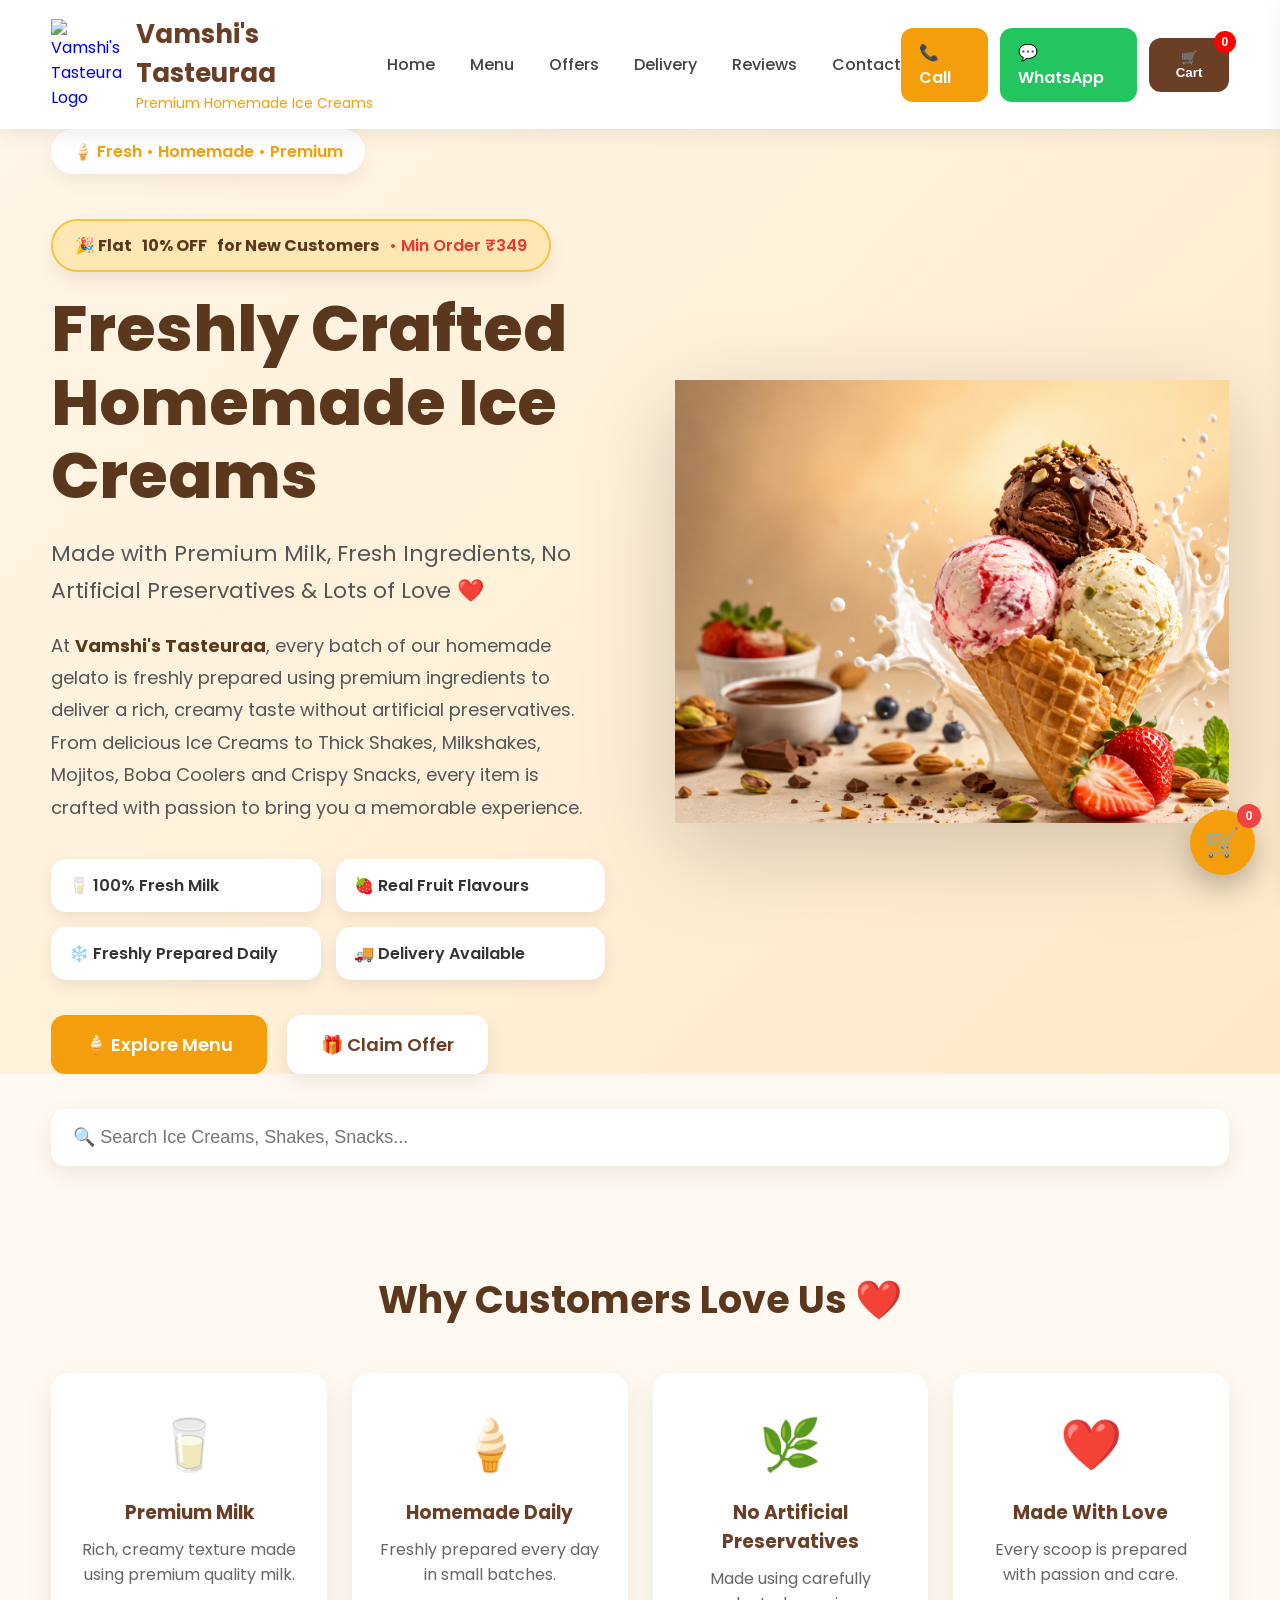
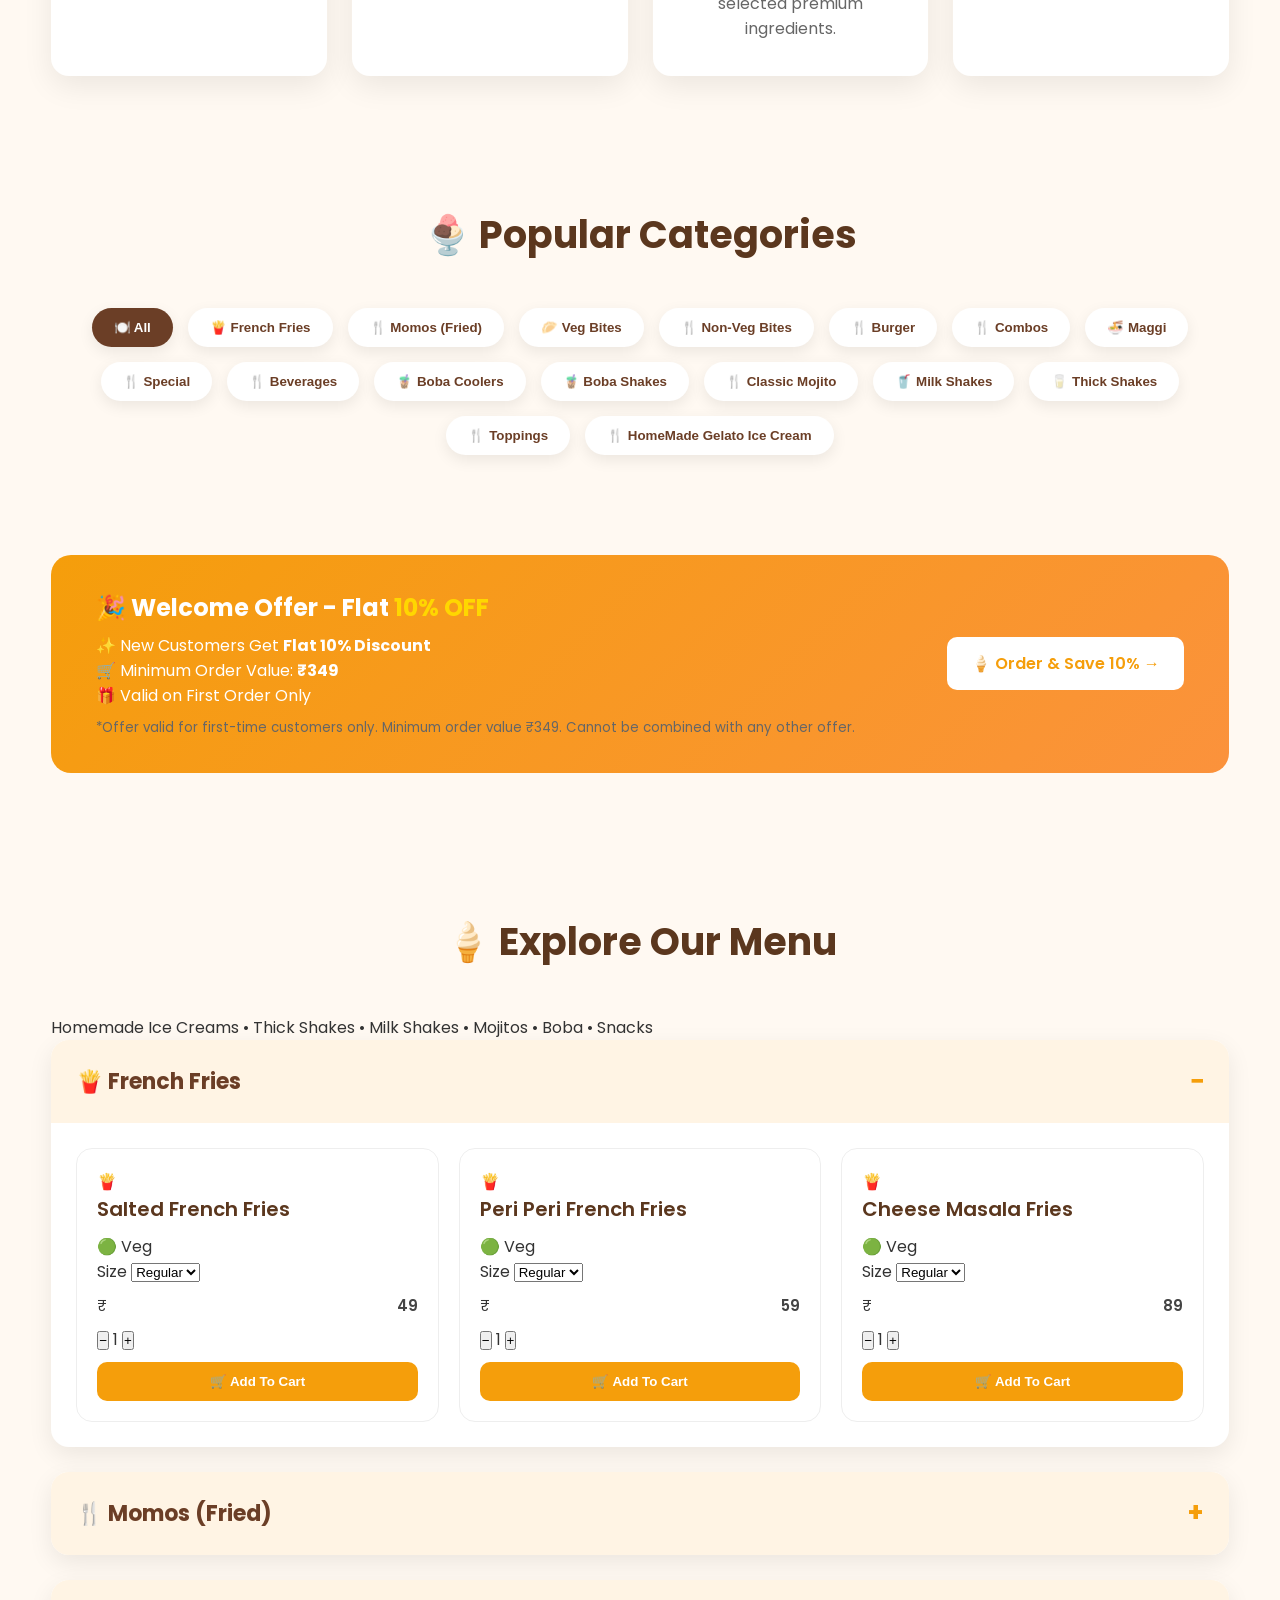
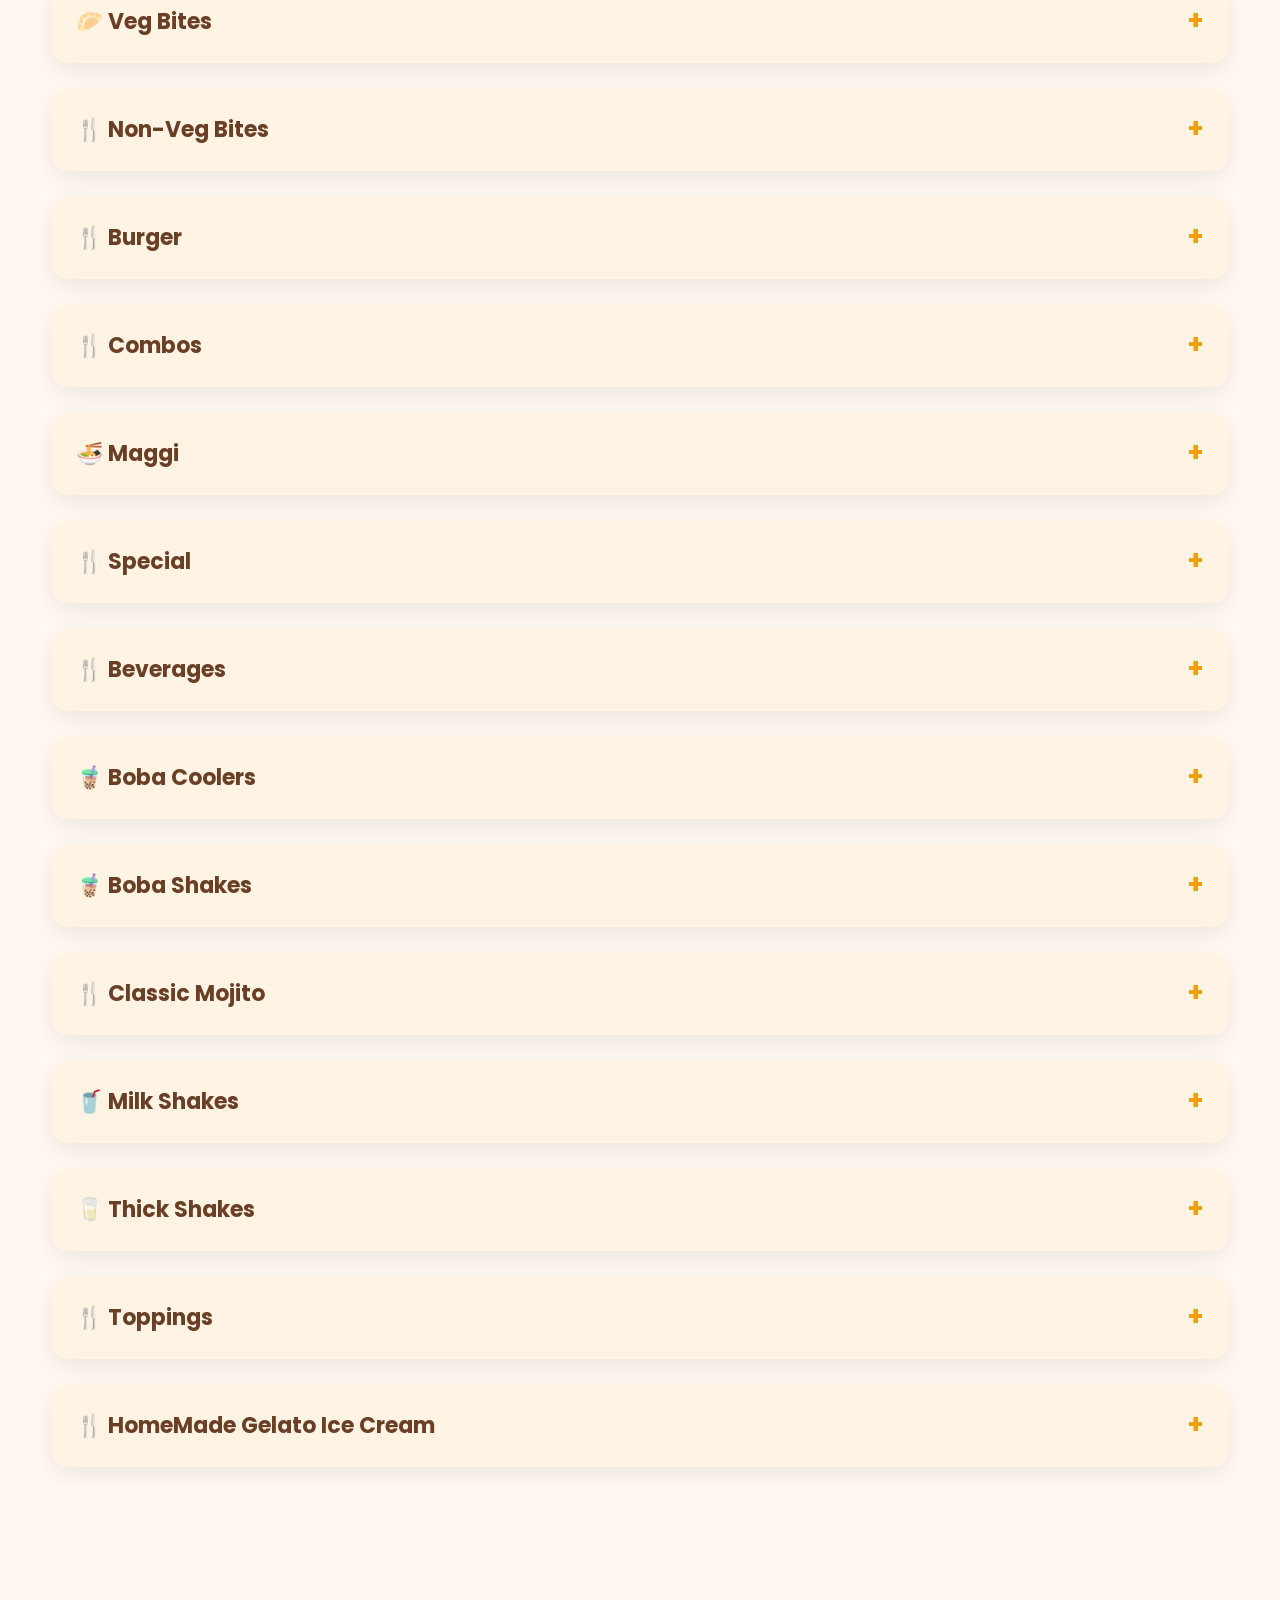
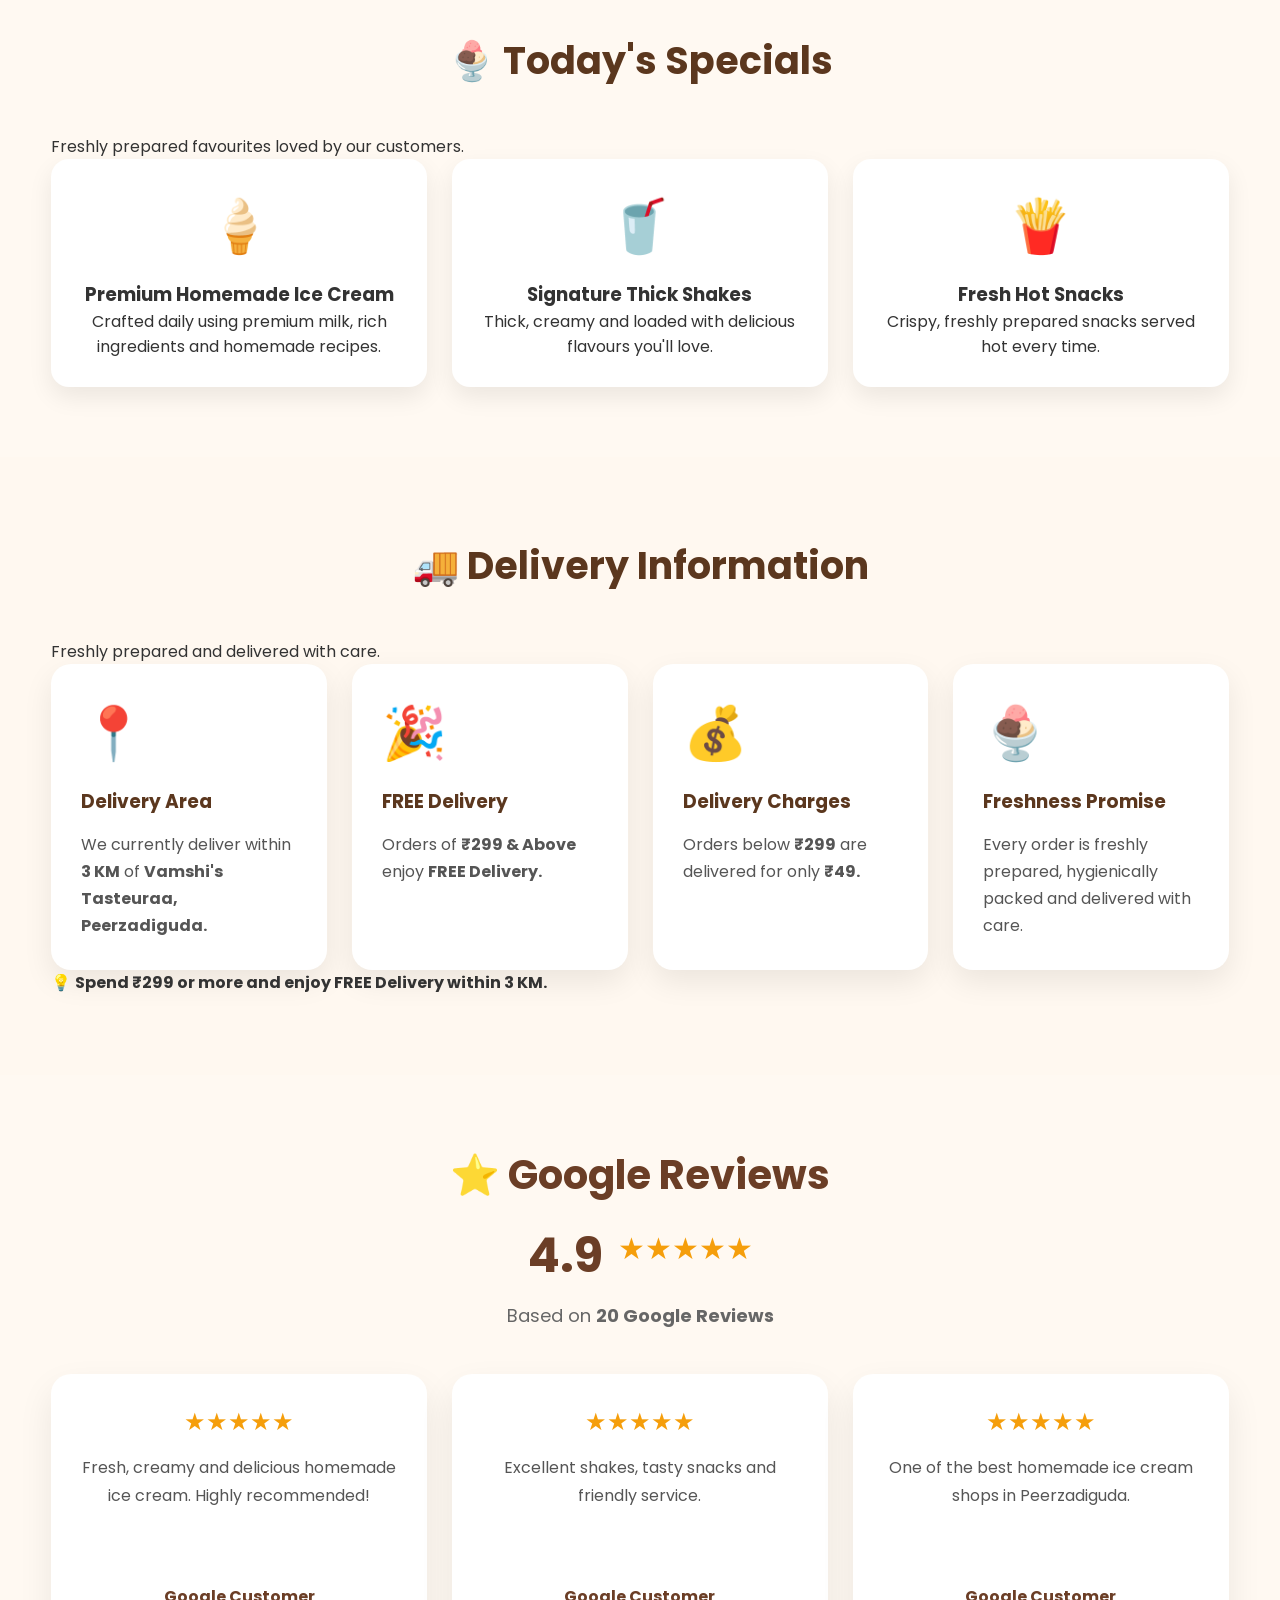
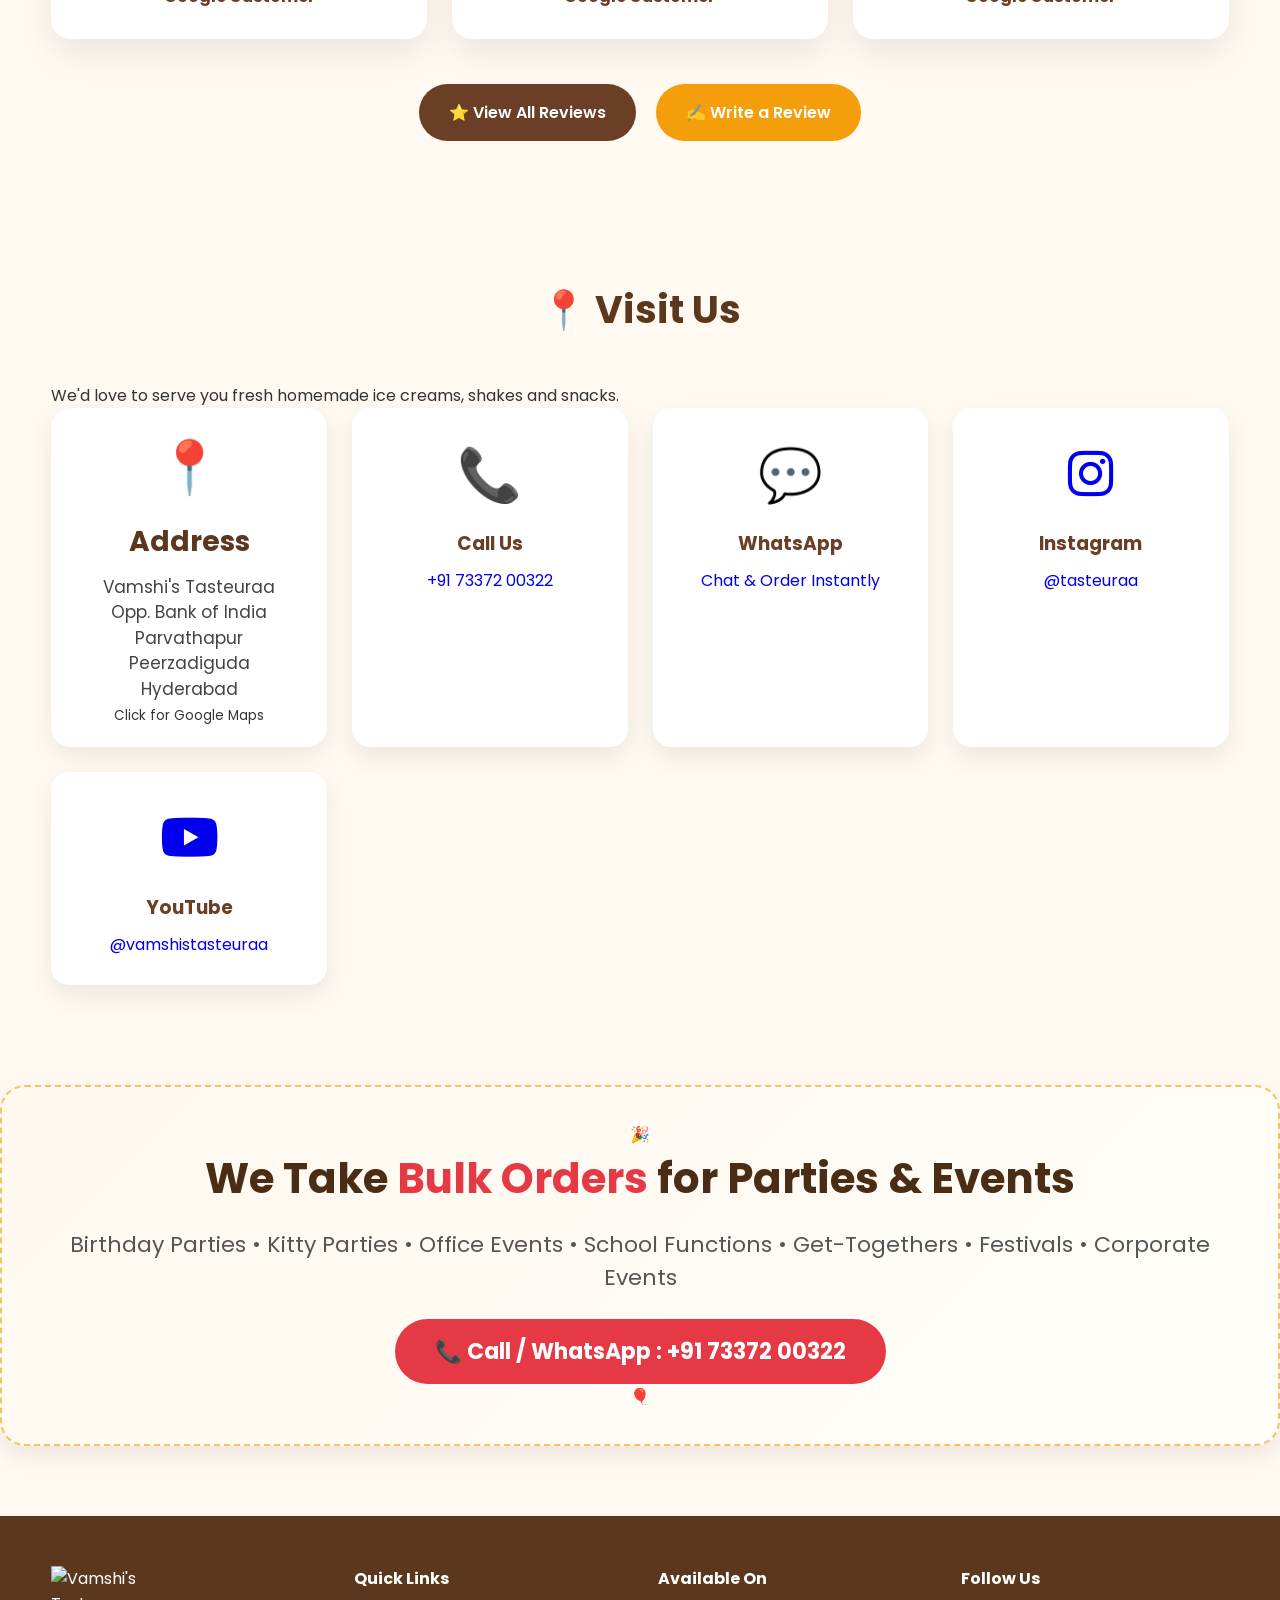
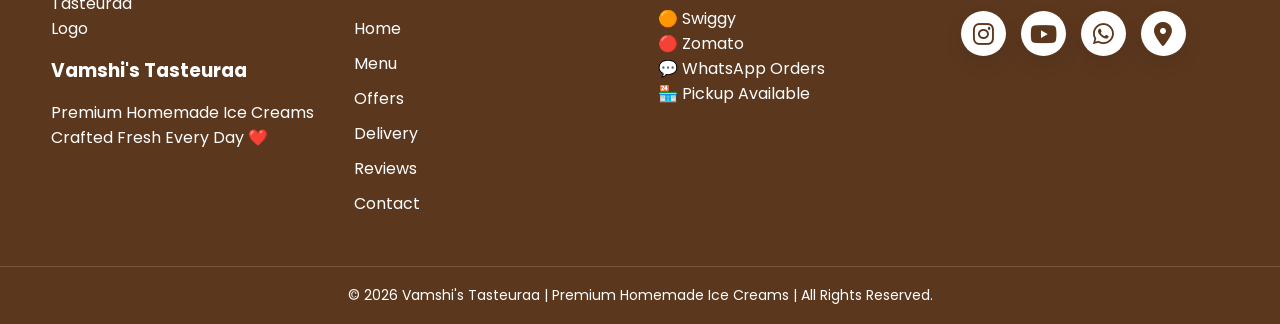
==== commit 4ec54cf6: "Update index.html" ====
--- a/index.html
+++ b/index.html
@@ -3,137 +3,873 @@
 
 <head>
 
-<meta charset="UTF-8">
-<meta name="viewport" content="width=device-width, initial-scale=1.0">
-<meta name="description" content="Vamshi's Tasteuraa — Premium homemade ice creams, thick shakes, fries and snacks. Order for pickup or home delivery.">
-
-<title>Vamshi's Tasteuraa</title>
-
-<link rel="stylesheet" href="css/style.css">
-
-<link href="https://fonts.googleapis.com/css2?family=Poppins:wght@300;400;600;700&display=swap" rel="stylesheet">
+    <meta charset="UTF-8">
+    <meta name="viewport" content="width=device-width, initial-scale=1.0">
+
+    <title>Vamshi's Tasteuraa | Premium Homemade Ice Creams</title>
+
+    <meta name="description"
+        content="Premium Homemade Ice Creams, Gelato, Thick Shakes, Milk Shakes, Mojitos, Snacks & More">
+
+    <meta name="keywords"
+        content="Homemade Ice Cream, Gelato, Thick Shakes, Milk Shakes, Peerzadiguda, Hyderabad">
+
+    <link rel="icon" href="images/logo.png">
+
+    <!-- Google Font -->
+    <link rel="preconnect" href="https://fonts.googleapis.com">
+    <link rel="preconnect" href="https://fonts.gstatic.com" crossorigin>
+
+    <link href="https://fonts.googleapis.com/css2?family=Poppins:wght@300;400;500;600;700;800&display=swap"
+        rel="stylesheet">
+
+    <!-- Font Awesome -->
+    <link rel="stylesheet"
+        href="https://cdnjs.cloudflare.com/ajax/libs/font-awesome/6.7.2/css/all.min.css">
+
+    <!-- Main CSS -->
+    <link rel="stylesheet" href="css/style.css">
 
 </head>
 
 <body>
 
-<!-- ================= NAVBAR ================= -->
-
-<nav class="navbar">
-
-    <div class="logo">
-
-        <img src="images/logo.png" alt="Logo">
-
-        <div>
-
-            <h2>Vamshi's Tasteuraa</h2>
-
-            <p>Premium Homemade Ice Creams</p>
-
-        </div>
-
-    </div>
-
-    <button class="cart-btn" id="cartButton">
-
-        🛒 Cart
-
-        <span id="cart-count">0</span>
-
-    </button>
-
-</nav>
-
-<!-- ================= HERO ================= -->
+<!-- =====================================
+                NAVBAR
+===================================== -->
+
+<header class="navbar">
+
+    <div class="container nav-container">
+
+        <a href="#" class="logo">
+
+            <img src="images/logo.png"
+                 alt="Vamshi's Tasteuraa Logo">
+
+            <div>
+
+                <h2>Vamshi's Tasteuraa</h2>
+
+                <p>Premium Homemade Ice Creams</p>
+
+            </div>
+
+        </a>
+
+        <nav>
+
+            <ul class="nav-links">
+
+                <li><a href="#">Home</a></li>
+
+                <li><a href="#menu">Menu</a></li>
+
+                <li><a href="#offers">Offers</a></li>
+
+                <li><a href="#delivery">Delivery</a></li>
+
+                <li><a href="#reviews">Reviews</a></li>
+
+                <li><a href="#contact">Contact</a></li>
+
+            </ul>
+
+        </nav>
+
+        <div class="nav-actions">
+
+            <a href="tel:+917337200322"
+               class="call-btn">
+
+                📞 Call
+
+            </a>
+
+            <a href="https://wa.me/917337200322"
+               target="_blank"
+               class="whatsapp-btn">
+
+                💬 WhatsApp
+
+            </a>
+
+            <button id="cartButton"
+                    class="cart-btn">
+
+                🛒 Cart
+
+                <span id="cart-count">
+
+                    0
+
+                </span>
+
+            </button>
+
+        </div>
+
+    </div>
+
+</header>
+
+<!-- =====================================
+                HERO
+===================================== -->
+
+<!-- =====================================
+                HERO
+===================================== -->
 
 <section class="hero">
 
-    <h1>🍦 Fresh • Natural • Homemade</h1>
-
-    <p>Made with Love • Served with Happiness ❤️</p>
-
-    <a href="menu.html" class="hero-btn">📋 View Full Menu</a>
+    <div class="container">
+
+        <div class="hero-grid">
+
+            <!-- LEFT -->
+
+            <div class="hero-content">
+
+                <div class="hero-tag">
+
+                    🍦 Fresh • Homemade • Premium
+
+                </div>
+
+                <div class="hero-offer">
+
+                    🎉 Flat <strong>10% OFF</strong> for New Customers
+                    <span>• Min Order ₹349</span>
+
+                </div>
+
+                <h1>
+
+                    Freshly Crafted
+                    <br>
+                    Homemade Ice Creams
+
+                </h1>
+
+                <p class="hero-subtitle">
+
+                    Made with Premium Milk,
+                    Fresh Ingredients,
+                    No Artificial Preservatives &
+                    Lots of Love ❤️
+
+                </p>
+
+                <div class="hero-about">
+
+                    <p class="hero-description">
+
+                        At <strong>Vamshi's Tasteuraa</strong>,
+                        every batch of our homemade gelato is
+                        freshly prepared using premium ingredients
+                        to deliver a rich, creamy taste without
+                        artificial preservatives.
+
+                        From delicious Ice Creams to Thick Shakes,
+                        Milkshakes, Mojitos, Boba Coolers and
+                        Crispy Snacks, every item is crafted with
+                        passion to bring you a memorable experience.
+
+                    </p>
+
+                </div>
+
+                <div class="hero-features">
+
+                    <div>🥛 100% Fresh Milk</div>
+
+                    <div>🍓 Real Fruit Flavours</div>
+
+                    <div>❄️ Freshly Prepared Daily</div>
+
+                    <div>🚚 Delivery Available</div>
+
+                </div>
+
+                <div class="hero-buttons">
+
+                    <a
+                        href="#menu"
+                        class="primary-btn">
+
+                        🍦 Explore Menu
+
+                    </a>
+
+                    <a
+                        href="#offers"
+                        class="secondary-btn">
+
+                        🎁 Claim Offer
+
+                    </a>
+
+                </div>
+
+            </div>
+
+            <!-- RIGHT -->
+
+            <div class="hero-image">
+
+                <img
+                    src="images/hero-icecream.png"
+                    alt="Premium Homemade Ice Cream">
+
+            </div>
+
+        </div>
+
+    </div>
 
 </section>
 
+<!-- =====================================
+                SEARCH
+===================================== -->
+
+<section class="search-section">
+
+    <div class="container">
+
+        <input type="text"
+               id="search"
+               placeholder="🔍 Search Ice Creams, Shakes, Snacks...">
+
+    </div>
+
+</section>
+
+<!-- =====================================
+            WHY CHOOSE US
+===================================== -->
+
 <section class="features">
 
-    <div class="feature-card">
-
-        <div class="feature-icon">🍦</div>
-
-        <h3>100% Homemade</h3>
-
-        <p>Freshly prepared every day</p>
-
-    </div>
-
-    <div class="feature-card">
-
-        <div class="feature-icon">🥛</div>
-
-        <h3>Premium Ingredients</h3>
-
-        <p>Made with quality milk & fresh fruits</p>
-
-    </div>
-
-    <div class="feature-card">
-
-        <div class="feature-icon">🌿</div>
-
-        <h3>No Preservatives</h3>
-
-        <p>Fresh taste with every scoop</p>
-
-    </div>
-
-    <div class="feature-card">
-
-        <div class="feature-icon">⭐</div>
-
-        <h3>Customer Favourite</h3>
-
-        <p>Fresh • Natural • Delicious</p>
+    <div class="container">
+
+        <h2 class="section-title">
+
+            Why Customers Love Us ❤️
+
+        </h2>
+
+        <div class="feature-grid">
+
+            <div class="feature-card">
+
+                <div class="feature-icon">
+
+                    🥛
+
+                </div>
+
+                <h3>
+
+                    Premium Milk
+
+                </h3>
+
+                <p>
+
+                    Rich, creamy texture made using premium quality milk.
+
+                </p>
+
+            </div>
+
+            <div class="feature-card">
+
+                <div class="feature-icon">
+
+                    🍦
+
+                </div>
+
+                <h3>
+
+                    Homemade Daily
+
+                </h3>
+
+                <p>
+
+                    Freshly prepared every day in small batches.
+
+                </p>
+
+            </div>
+
+            <div class="feature-card">
+
+                <div class="feature-icon">
+
+                    🌿
+
+                </div>
+
+                <h3>
+
+                    No Artificial Preservatives
+
+                </h3>
+
+                <p>
+
+                    Made using carefully selected premium ingredients.
+
+                </p>
+
+            </div>
+
+            <div class="feature-card">
+
+                <div class="feature-icon">
+
+                    ❤️
+
+                </div>
+
+                <h3>
+
+                    Made With Love
+
+                </h3>
+
+                <p>
+
+                    Every scoop is prepared with passion and care.
+
+                </p>
+
+            </div>
+
+        </div>
 
     </div>
 
 </section>
+<!-- =====================================
+        POPULAR CATEGORIES
+====================================== -->
+
+<section class="category-section">
+
+    <div class="container">
+
+        <h2 class="section-title">
+
+            🍨 Popular Categories
+
+        </h2>
+
+        <div id="categories">
+
+            <!-- Categories loaded from app.js -->
+
+        </div>
+
+    </div>
+
+</section>
+
+<!-- =====================================
+            OFFERS
+====================================== -->
+
+<section
+    id="offers"
+    class="offers">
+
+    <div class="container">
+
+        <div class="offer-card">
+
+            <div>
+
+                <h2>
+
+                    🎉 Welcome Offer - Flat <span style="color:#FFD700;">10% OFF</span>
+
+                </h2>
+
+                <p>
+
+                    ✨ New Customers Get <strong>Flat 10% Discount</strong><br>
+
+                    🛒 Minimum Order Value: <strong>₹349</strong><br>
+
+                    🎁 Valid on First Order Only
+
+                </p>
+
+                <small style="display:block;margin-top:10px;color:#666;">
+
+                    *Offer valid for first-time customers only.
+                    Minimum order value ₹349.
+                    Cannot be combined with any other offer.
+
+                </small>
+
+            </div>
+
+            <a
+                href="#menu"
+                class="offer-btn">
+
+                🍦 Order & Save 10% →
+
+            </a>
+
+        </div>
+
+    </div>
+
+</section>
+
+<!-- =====================================
+            MENU
+====================================== -->
+
+<section
+    id="menu"
+    class="products">
+
+    <div class="container">
+
+        <h2 class="section-title">
+
+            🍦 Explore Our Menu
+
+        </h2>
+
+        <p class="section-subtitle">
+
+            Homemade Ice Creams • Thick Shakes • Milk Shakes • Mojitos • Boba • Snacks
+
+        </p>
+
+        <div id="category-products">
+
+            <!-- Products loaded dynamically from app.js -->
+
+        </div>
+
+    </div>
+
+</section>
+
+<!-- =====================================
+        FLOATING CART BUTTON
+====================================== -->
+
+<button
+    id="floating-cart"
+    class="floating-cart">
+
+    🛒
+
+    <span id="floating-cart-count">
+
+        0
+
+    </span>
+
+</button>
+
+<!-- =====================================
+            CART PANEL
+====================================== -->
+
+<aside id="cart-panel">
+
+    <div class="cart-header">
+
+        <h2>
+
+            🛒 Your Cart
+
+        </h2>
+
+        <button
+            id="close-cart">
+
+            &times;
+
+        </button>
+
+    </div>
+
+    <div id="cart-items">
+
+        <!-- Cart Items -->
+
+    </div>
+
+    <div class="cart-footer">
+
+        <div class="cart-total-row">
+
+            <span>
+
+                Subtotal
+
+            </span>
+
+            <span id="cart-subtotal">
+
+                ₹0
+
+            </span>
+
+        </div>
+
+        <div class="cart-total-row">
+
+            <span>
+
+                Delivery
+
+            </span>
+
+            <span id="delivery-charge">
+
+                ₹0
+
+            </span>
+
+        </div>
+
+        <div class="cart-total-row grand-total">
+
+            <strong>
+
+                Total
+
+            </strong>
+
+            <strong id="cart-total">
+
+                ₹0
+
+            </strong>
+
+        </div>
+
+        <button
+            id="checkout-btn"
+            class="checkout-btn">
+
+            Proceed to Checkout
+
+        </button>
+
+    </div>
+
+</aside>
+
+<!-- =====================================
+            OVERLAY
+====================================== -->
+
+<div id="overlay"></div>
+
+<!-- =====================================
+        CHECKOUT MODAL
+====================================== -->
+
+<div
+    id="checkout-modal"
+    class="checkout-modal">
+
+    <div class="checkout-content">
+
+        <div class="checkout-header">
+
+            <h2>
+
+                Customer Details
+
+            </h2>
+
+            <button
+                id="close-checkout">
+
+                &times;
+
+            </button>
+
+        </div>
+
+        <form id="checkout-form">
+
+            <div class="form-group">
+
+                <label>
+
+                    Full Name
+
+                </label>
+
+                <input
+                    type="text"
+                    id="customer-name"
+                    placeholder="Enter your Name"
+                    required>
+
+            </div>
+
+            <div class="form-group">
+
+                <label>
+
+                    Mobile Number
+
+                </label>
+
+                <input
+                    type="tel"
+                    id="customer-phone"
+                    placeholder="10 Digit Mobile Number"
+                    required>
+
+            </div>
+
+            <div class="form-group">
+
+                <label>
+
+                    Delivery Type
+
+                </label>
+
+                <select id="delivery-type">
+
+                    <option value="Pickup">
+
+                        Pickup
+
+                    </option>
+
+                    <option value="Delivery">
+
+                        Home Delivery
+
+                    </option>
+
+                </select>
+
+            </div>
+
+            <div class="form-group">
+
+                <label>
+
+                    Delivery Address
+
+                </label>
+
+                <textarea
+                    id="customer-address"
+                    rows="4"
+                    placeholder="House No, Street, Area"></textarea>
+
+            </div>
+
+            <div class="form-group">
+
+                <label>
+
+                    Landmark
+
+                </label>
+
+                <input
+                    type="text"
+                    id="customer-landmark"
+                    placeholder="Nearby Landmark">
+
+            </div>
+
+            <div class="form-group">
+
+                <label>
+
+                    Special Instructions
+
+                </label>
+
+                <textarea
+                    id="special-note"
+                    rows="3"
+                    placeholder="Extra Toppings, Less Sugar, etc."></textarea>
+
+            </div>
+
+            <!-- Delivery Information -->
+
+            <div class="checkout-info">
+
+                🚚 <strong>Delivery Policy</strong>
+
+                <ul>
+
+                    <li>Free Delivery on Orders of ₹299 & Above</li>
+
+                    <li>Orders below ₹299 incur ₹49 Delivery Charge</li>
+
+                    <li>Delivery available within 3 KM of our store</li>
+
+                </ul>
+
+            </div>
+
+            <div class="checkout-summary">
+
+                <div>
+
+                    <span>
+
+                        Items
+
+                    </span>
+
+                    <span id="summary-items">
+
+                        0
+
+                    </span>
+
+                </div>
+
+                <div>
+
+                    <span>
+
+                        Total
+
+                    </span>
+
+                    <strong id="summary-total">
+
+                        ₹0
+
+                    </strong>
+
+                </div>
+
+            </div>
+
+            <button
+                type="submit"
+                id="place-order"
+                class="place-order-btn">
+
+                💬 Place Order on WhatsApp
+
+            </button>
+
+        </form>
+
+    </div>
+
+</div>
+        <!-- =====================================
+            TODAY'S SPECIALS
+====================================== -->
 
 <section class="specials">
 
-    <h2>⭐ Our Specials</h2>
-
-    <div class="special-grid">
-
-        <div class="special-card">
-
-            <div class="special-icon">🍦</div>
-
-            <h3>Homemade Ice Cream</h3>
-
-            <p>Starting from ₹30</p>
-
-        </div>
-
-        <div class="special-card">
-
-            <div class="special-icon">🥤</div>
-
-            <h3>Premium Thick Shakes</h3>
-
-            <p>Starting from ₹159</p>
-
-        </div>
-
-        <div class="special-card">
-
-            <div class="special-icon">🍟</div>
-
-            <h3>Hot & Crispy Snacks</h3>
-
-            <p>Starting from ₹49</p>
+    <div class="container">
+
+        <h2 class="section-title">
+
+            🍨 Today's Specials
+
+        </h2>
+
+        <p class="section-subtitle">
+
+            Freshly prepared favourites loved by our customers.
+
+        </p>
+
+        <div class="special-grid">
+
+            <div class="special-card">
+
+                <div class="special-icon">
+
+                    🍦
+
+                </div>
+
+                <h3>
+
+                    Premium Homemade Ice Cream
+
+                </h3>
+
+                <p>
+
+                    Crafted daily using premium milk,
+                    rich ingredients and homemade recipes.
+
+                </p>
+
+            </div>
+
+            <div class="special-card">
+
+                <div class="special-icon">
+
+                    🥤
+
+                </div>
+
+                <h3>
+
+                    Signature Thick Shakes
+
+                </h3>
+
+                <p>
+
+                    Thick, creamy and loaded with
+                    delicious flavours you'll love.
+
+                </p>
+
+            </div>
+
+            <div class="special-card">
+
+                <div class="special-icon">
+
+                    🍟
+
+                </div>
+
+                <h3>
+
+                    Fresh Hot Snacks
+
+                </h3>
+
+                <p>
+
+                    Crispy, freshly prepared snacks
+                    served hot every time.
+
+                </p>
+
+            </div>
 
         </div>
 
@@ -141,202 +877,714 @@
 
 </section>
 
-<!-- ================= SEARCH ================= -->
-
-<section class="search-section">
-
-    <input
-        type="text"
-        id="search"
-        placeholder="🔍 Search Ice Creams, Shakes, Fries, Burgers...">
+<!-- =====================================
+            DELIVERY INFORMATION
+====================================== -->
+
+<section
+id="delivery"
+class="delivery">
+
+    <div class="container">
+
+        <h2 class="section-title">
+
+            🚚 Delivery Information
+
+        </h2>
+
+        <p class="section-subtitle">
+
+            Freshly prepared and delivered with care.
+
+        </p>
+
+        <div class="delivery-grid">
+
+            <div class="delivery-card">
+
+                <div class="special-icon">
+
+                    📍
+
+                </div>
+
+                <h3>
+
+                    Delivery Area
+
+                </h3>
+
+                <p>
+
+                    We currently deliver within
+
+                    <strong>3 KM</strong>
+
+                    of
+
+                    <strong>Vamshi's Tasteuraa,
+                    Peerzadiguda.</strong>
+
+                </p>
+
+            </div>
+
+            <div class="delivery-card">
+
+                <div class="special-icon">
+
+                    🎉
+
+                </div>
+
+                <h3>
+
+                    FREE Delivery
+
+                </h3>
+
+                <p>
+
+                    Orders of
+
+                    <strong>₹299 & Above</strong>
+
+                    enjoy
+
+                    <strong>FREE Delivery.</strong>
+
+                </p>
+
+            </div>
+
+            <div class="delivery-card">
+
+                <div class="special-icon">
+
+                    💰
+
+                </div>
+
+                <h3>
+
+                    Delivery Charges
+
+                </h3>
+
+                <p>
+
+                    Orders below
+
+                    <strong>₹299</strong>
+
+                    are delivered for only
+
+                    <strong>₹49.</strong>
+
+                </p>
+
+            </div>
+
+            <div class="delivery-card">
+
+                <div class="special-icon">
+
+                    🍨
+
+                </div>
+
+                <h3>
+
+                    Freshness Promise
+
+                </h3>
+
+                <p>
+
+                    Every order is freshly prepared,
+                    hygienically packed and delivered
+                    with care.
+
+                </p>
+
+            </div>
+
+        </div>
+
+        <div class="delivery-note">
+
+            💡
+
+            <strong>
+
+                Spend ₹299 or more and enjoy FREE Delivery
+                within 3 KM.
+
+            </strong>
+
+        </div>
+
+    </div>
 
 </section>
 
-<!-- ================= CATEGORIES ================= -->
-
-<section class="category-section">
-
-    <div id="categories">
-
-        <button class="category-btn active">
-
-            All
-
-        </button>
+<!-- =====================================
+            GOOGLE REVIEWS
+====================================== -->
+
+<section
+id="reviews"
+class="reviews">
+
+    <div class="container">
+
+        <div class="google-rating">
+
+            <h2>
+
+                ⭐ Google Reviews
+
+            </h2>
+
+            <div class="rating">
+
+                <span class="score">
+
+                    4.9
+
+                </span>
+
+                <span class="stars">
+
+                    ★★★★★
+
+                </span>
+
+            </div>
+
+            <p>
+
+                Based on
+
+                <strong>
+
+                    20 Google Reviews
+
+                </strong>
+
+            </p>
+
+        </div>
+
+        <div class="review-grid">
+
+            <div class="review-card">
+
+                <div class="stars">
+
+                    ★★★★★
+
+                </div>
+
+                <p>
+
+                    Fresh, creamy and delicious
+                    homemade ice cream.
+
+                    Highly recommended!
+
+                </p>
+
+                <h4>
+
+                    Google Customer
+
+                </h4>
+
+            </div>
+
+            <div class="review-card">
+
+                <div class="stars">
+
+                    ★★★★★
+
+                </div>
+
+                <p>
+
+                    Excellent shakes,
+                    tasty snacks and
+                    friendly service.
+
+                </p>
+
+                <h4>
+
+                    Google Customer
+
+                </h4>
+
+            </div>
+
+            <div class="review-card">
+
+                <div class="stars">
+
+                    ★★★★★
+
+                </div>
+
+                <p>
+
+                    One of the best
+                    homemade ice cream
+                    shops in Peerzadiguda.
+
+                </p>
+
+                <h4>
+
+                    Google Customer
+
+                </h4>
+
+            </div>
+
+        </div>
+
+        <div class="review-buttons">
+
+            <a
+
+                href="https://www.google.com/maps/place/Vamshi's+Tasteuraa/@17.3913035,78.605659,17z/data=!4m14!1m7!3m6!1s0x3bcb97003ecbdc71:0xef2e5ac44347d9ff!2sVamshi's+Tasteuraa!8m2!3d17.3913035!4d78.605659!16s%2Fg%2F11ytxlgqd0!3m5!1s0x3bcb97003ecbdc71:0xef2e5ac44347d9ff!8m2!3d17.3913035!4d78.605659!16s%2Fg%2F11ytxlgqd0"
+
+                target="_blank"
+
+                class="review-btn">
+
+                ⭐ View All Reviews
+
+            </a>
+
+            <a
+
+                href="https://g.page/r/Cf_ZR0PEWi7vEBM/review"
+
+                target="_blank"
+
+                class="review-btn secondary">
+
+                ✍ Write a Review
+
+            </a>
+
+        </div>
 
     </div>
 
 </section>
 
-<!-- ================= SORT ================= -->
-
-<section class="sort-section">
-
-    <label for="sort">Sort By:</label>
-
-    <select id="sort">
-
-        <option value="default">Recommended</option>
-
-        <option value="low">Price : Low to High</option>
-
-        <option value="high">Price : High to Low</option>
-
-        <option value="name">Name : A - Z</option>
-
-    </select>
+        <!-- =====================================
+            CONTACT
+====================================== -->
+
+<section
+id="contact"
+class="contact">
+
+    <div class="container">
+
+        <h2 class="section-title">
+
+            📍 Visit Us
+
+        </h2>
+
+        <p class="section-subtitle">
+
+            We'd love to serve you fresh homemade ice creams,
+            shakes and snacks.
+
+        </p>
+
+        <div class="contact-grid">
+
+            <!-- Address -->
+
+            <a
+
+                href="https://maps.app.goo.gl/3oba2FKFDw6v2dEX7"
+
+                target="_blank"
+
+                class="contact-card map-card">
+
+                <div class="special-icon">
+
+                    📍
+
+                </div>
+
+                <h3>
+
+                    Address
+
+                </h3>
+
+                <p>
+
+                    Vamshi's Tasteuraa
+
+                    <br>
+
+                    Opp. Bank of India
+
+                    <br>
+
+                    Parvathapur
+
+                    <br>
+
+                    Peerzadiguda
+
+                    <br>
+
+                    Hyderabad
+
+                </p>
+
+                <small>
+
+                    Click for Google Maps
+
+                </small>
+
+            </a>
+
+            <!-- Phone -->
+
+            <a
+
+                href="tel:+917337200322"
+
+                class="contact-card">
+
+                <div class="special-icon">
+
+                    📞
+
+                </div>
+
+                <h3>
+
+                    Call Us
+
+                </h3>
+
+                <p>
+
+                    +91 73372 00322
+
+                </p>
+
+            </a>
+
+            <!-- WhatsApp -->
+
+            <a
+
+                href="https://wa.me/917337200322"
+
+                target="_blank"
+
+                class="contact-card">
+
+                <div class="special-icon">
+
+                    💬
+
+                </div>
+
+                <h3>
+
+                    WhatsApp
+
+                </h3>
+
+                <p>
+
+                    Chat & Order Instantly
+
+                </p>
+
+            </a>
+
+            <!-- Instagram -->
+
+            <a
+
+                href="https://www.instagram.com/tasteuraa?igsh=NnpscGtjbjNxbmtn"
+
+                target="_blank"
+
+                class="contact-card">
+
+                <div class="special-icon">
+
+                    <i class="fab fa-instagram"></i>
+
+                </div>
+
+                <h3>
+
+                    Instagram
+
+                </h3>
+
+                <p>
+
+                    @tasteuraa
+
+                </p>
+
+            </a>
+
+            <!-- YouTube -->
+
+            <a
+
+                href="https://youtube.com/@vamshistasteuraa?si=hQoJ-qJazHbLPqdS"
+
+                target="_blank"
+
+                class="contact-card">
+
+                <div class="special-icon">
+
+                    <i class="fab fa-youtube"></i>
+
+                </div>
+
+                <h3>
+
+                    YouTube
+
+                </h3>
+
+                <p>
+
+                    @vamshistasteuraa
+
+                </p>
+
+            </a>
+
+        </div>
+
+    </div>
 
 </section>
 
-<!-- ================= PRODUCTS (accordion by category) ================= -->
-
-<section class="products">
-
-    <div id="category-products" class="products-accordion">
-
-        <!-- Products load dynamically -->
+
+
+<section class="bulk-orders">
+
+    <div class="bulk-left">
+
+        🎉
+
+    </div>
+
+    <div class="bulk-center">
+
+        <h2>
+
+            We Take <span>Bulk Orders</span> for Parties & Events
+
+        </h2>
+
+        <p>
+
+            Birthday Parties • Kitty Parties • Office Events •
+            School Functions • Get-Togethers • Festivals •
+            Corporate Events
+
+        </p>
+
+        <a
+            href="tel:+917337200322"
+            class="bulk-btn">
+
+            📞 Call / WhatsApp : +91 73372 00322
+
+        </a>
+
+    </div>
+
+    <div class="bulk-right">
+
+        🎈
 
     </div>
 
 </section>
-
-<!-- ================= FLOATING CART ================= -->
-
-<button
-    class="floating-cart"
-    id="floating-cart">
-
-    🛒
-    <span class="floating-badge" id="floating-cart-count">0</span>
-
-</button>
-
-<!-- ================= OVERLAY ================= -->
-
-<div id="overlay"></div>
-
-<!-- ================= CART PANEL ================= -->
-
-<div id="cart-panel">
-
-    <div class="cart-header">
-
-        <h2>🛒 Your Cart</h2>
-
-        <button id="close-cart">&times;</button>
-
-    </div>
-
-    <div id="cart-items">
-
-        <!-- Cart Items -->
-
-    </div>
-
-    <hr>
-
-    <h3>
-
-        Total
-
-        <span id="cart-total">
-
-            ₹0
-
-        </span>
-
-    </h3>
-
-   <button id="checkout-btn">
-    📲 Review & Send Order
-</button>
-
-</div>
-
-<!-- ================= CHECKOUT MODAL ================= -->
-
-<div id="checkout-modal" class="checkout-modal">
-
-    <div class="checkout-box">
-
-        <div class="checkout-header">
-
-            <h2>Customer Details</h2>
-
-            <button id="close-checkout">&times;</button>
-
-        </div>
-
-        <form id="checkout-form">
-
-            <input
-                type="text"
-                id="customer-name"
-                placeholder="Your Name"
-                required>
-
-            <input
-                type="tel"
-                id="customer-phone"
-                placeholder="Mobile Number"
-                required>
-
-            <textarea
-                id="customer-address"
-                placeholder="Delivery Address"
-                rows="3"></textarea>
-
-            <input
-                type="text"
-                id="customer-landmark"
-                placeholder="Landmark">
-
-            <select id="delivery-type">
-
-                <option value="Pickup">Pickup</option>
-
-                <option value="Home Delivery">Home Delivery</option>
-
-            </select>
-
-            <textarea
-                id="special-note"
-                placeholder="Special Instructions (Optional)"
-                rows="3"></textarea>
-
-            <button type="submit" id="send-whatsapp">
-
-                📲 Send Order on WhatsApp
-
-            </button>
-
-        </form>
-
-    </div>
-
-</div>
-
-<!-- ================= FOOTER ================= -->
+    
+<!-- =====================================
+            FOOTER
+====================================== -->
 
 <footer class="footer">
 
-    <h3>🍦 Vamshi's Tasteuraa</h3>
-
-    <p>Pure • Fresh • Homemade</p>
-
-    <p>📞 7337200322</p>
-
-    <p>
-
-        Available on
-
-        Swiggy • Zomato
-
-    </p>
+    <div class="container footer-container">
+
+        <!-- Brand -->
+
+        <div class="footer-brand">
+
+            <img
+                src="images/logo.png"
+                alt="Vamshi's Tasteuraa Logo"
+                class="footer-logo-img">
+
+            <h3>
+
+                Vamshi's Tasteuraa
+
+            </h3>
+
+            <p>
+
+                Premium Homemade Ice Creams
+
+            </p>
+
+            <p>
+
+                Crafted Fresh Every Day ❤️
+
+            </p>
+
+        </div>
+
+        <!-- Quick Links -->
+
+        <div class="footer-links">
+
+            <h4>
+
+                Quick Links
+
+            </h4>
+
+            <a href="#">Home</a>
+
+            <a href="#menu">Menu</a>
+
+            <a href="#offers">Offers</a>
+
+            <a href="#delivery">Delivery</a>
+
+            <a href="#reviews">Reviews</a>
+
+            <a href="#contact">Contact</a>
+
+        </div>
+
+        <!-- Available On -->
+
+        <div class="footer-delivery">
+
+            <h4>
+
+                Available On
+
+            </h4>
+
+            <p>🟠 Swiggy</p>
+
+            <p>🔴 Zomato</p>
+
+            <p>💬 WhatsApp Orders</p>
+
+            <p>🏪 Pickup Available</p>
+
+        </div>
+
+        <!-- Follow Us -->
+
+        <div class="footer-social-section">
+
+            <h4>
+
+                Follow Us
+
+            </h4>
+
+            <div class="footer-social">
+
+                <a
+
+                    href="https://www.instagram.com/tasteuraa?igsh=NnpscGtjbjNxbmtn"
+
+                    target="_blank">
+
+                    <i class="fab fa-instagram"></i>
+
+                </a>
+
+                <a
+
+                    href="https://youtube.com/@vamshistasteuraa?si=hQoJ-qJazHbLPqdS"
+
+                    target="_blank">
+
+                    <i class="fab fa-youtube"></i>
+
+                </a>
+
+                <a
+
+                    href="https://wa.me/917337200322"
+
+                    target="_blank">
+
+                    <i class="fab fa-whatsapp"></i>
+
+                </a>
+
+                <a
+
+                    href="https://maps.app.goo.gl/3oba2FKFDw6v2dEX7"
+
+                    target="_blank">
+
+                    <i class="fas fa-location-dot"></i>
+
+                </a>
+
+            </div>
+
+        </div>
+
+    </div>
+
+    <div class="copyright">
+
+        © 2026 Vamshi's Tasteuraa |
+
+        Premium Homemade Ice Creams |
+
+        All Rights Reserved.
+
+    </div>
 
 </footer>
 
-<!-- ================= SCRIPTS ================= -->
+<!-- =====================================
+            JAVASCRIPT
+====================================== -->
 
 <script src="js/cart.js"></script>
 
@@ -345,3 +1593,7 @@
 </body>
 
 </html>
+
+
+
+        
--- a/css/style.css
+++ b/css/style.css
@@ -1,775 +1,2336 @@
+/* ======================================================
+   VAMSHI'S TASTEURAA
+   PREMIUM LIGHT THEME
+====================================================== */
+
 *{
-margin:0;
-padding:0;
-box-sizing:border-box;
-font-family:'Poppins',sans-serif;
+    margin:0;
+    padding:0;
+    box-sizing:border-box;
+}
+
+html{
+    scroll-behavior:smooth;
 }
 
 body{
-background:#24120b;
-color:white;
-}
-
-/* ================= NAVBAR ================= */
+
+    font-family:'Poppins',sans-serif;
+
+    background-color:#FFF9F2;
+
+    background-image:url("../images/doodles-bg.png");
+
+    background-repeat:repeat;
+
+    background-size:500px;
+
+    background-attachment:fixed;
+
+    color:#333;
+
+}
+
+img{
+    max-width:100%;
+    display:block;
+}
+
+a{
+    text-decoration:none;
+}
+
+.container{
+
+    width:92%;
+
+    max-width:1300px;
+
+    margin:auto;
+
+}
+
+/* ======================================================
+                    NAVBAR
+====================================================== */
 
 .navbar{
-position:sticky;
-top:0;
-background:#31190f;
-display:flex;
-justify-content:space-between;
-align-items:center;
-padding:15px 8%;
-z-index:1000;
-box-shadow:0 5px 15px rgba(0,0,0,.4);
+
+    position:sticky;
+
+    top:0;
+
+    z-index:999;
+
+    background:#fff;
+
+    box-shadow:0 5px 20px rgba(0,0,0,.08);
+
+}
+
+.nav-container{
+
+    display:flex;
+
+    justify-content:space-between;
+
+    align-items:center;
+
+    padding:15px 0;
+
 }
 
 .logo{
-display:flex;
-align-items:center;
-gap:15px;
+
+    display:flex;
+
+    align-items:center;
+
+    gap:15px;
+
 }
 
 .logo img{
-width:70px;
-border-radius:50%;
+
+    width:70px;
+
 }
 
 .logo h2{
-color:#FFD700;
+
+    color:#6B3E26;
+
+    font-size:26px;
+
+    font-weight:700;
+
 }
 
 .logo p{
-font-size:13px;
-}
-
+
+    color:#F59E0B;
+
+    font-size:14px;
+
+}
+
+.nav-links{
+
+    display:flex;
+
+    gap:35px;
+
+    list-style:none;
+
+}
+
+.nav-links a{
+
+    color:#444;
+
+    font-weight:500;
+
+    transition:.3s;
+
+}
+
+.nav-links a:hover{
+
+    color:#F59E0B;
+
+}
+
+.nav-actions{
+
+    display:flex;
+
+    gap:12px;
+
+    align-items:center;
+
+}
+
+.call-btn,
+.whatsapp-btn,
 .cart-btn{
-background:#FFD700;
-border:none;
-padding:12px 20px;
-border-radius:30px;
-font-size:16px;
-font-weight:600;
-cursor:pointer;
-display:flex;
-align-items:center;
-gap:8px;
-}
-
-.cart-btn:hover{
-transform:scale(1.05);
+
+    border:none;
+
+    padding:12px 18px;
+
+    border-radius:12px;
+
+    cursor:pointer;
+
+    font-weight:600;
+
+    transition:.3s;
+
+}
+
+.call-btn{
+
+    background:#F59E0B;
+
+    color:#fff;
+
+}
+
+.call-btn:hover{
+
+    background:#d97706;
+
+}
+
+.whatsapp-btn{
+
+    background:#22c55e;
+
+    color:white;
+
+}
+
+.whatsapp-btn:hover{
+
+    background:#16a34a;
+
+}
+
+.cart-btn{
+
+    background:#6B3E26;
+
+    color:#fff;
+
+    position:relative;
+
 }
 
 #cart-count{
-background:#24120b;
-color:#FFD700;
-border-radius:50%;
-padding:2px 8px;
-font-size:13px;
-}
-
-/* ================= HERO ================= */
+
+    position:absolute;
+
+    top:-7px;
+
+    right:-7px;
+
+    background:red;
+
+    color:white;
+
+    width:22px;
+
+    height:22px;
+
+    border-radius:50%;
+
+    display:flex;
+
+    align-items:center;
+
+    justify-content:center;
+
+    font-size:12px;
+
+}
+
+/* =====================================
+            HERO
+===================================== */
 
 .hero{
-min-height:420px;
-padding:60px 20px;
-display:flex;
-justify-content:center;
-align-items:center;
-flex-direction:column;
-text-align:center;
-background:linear-gradient(rgba(0,0,0,.4),rgba(0,0,0,.5));
+
+    background:linear-gradient(135deg,#FFF6E7,#FFE9C8);
+
+}
+
+.hero-grid{
+
+    display:grid;
+
+    grid-template-columns:1fr 1fr;
+
+    align-items:center;
+
+    gap:70px;
+
+}
+
+.hero-content{
+
+    z-index:2;
+
+}
+
+.hero-tag{
+
+    display:inline-block;
+
+    background:#fff;
+
+    color:#F59E0B;
+
+    padding:10px 22px;
+
+    border-radius:40px;
+
+    font-size:16px;
+
+    font-weight:600;
+
+    margin-bottom:25px;
+
+    box-shadow:0 8px 20px rgba(0,0,0,.06);
+
 }
 
 .hero h1{
-font-size:clamp(36px,8vw,60px);
-line-height:1.15;
-margin-bottom:20px;
+
+    font-size:64px;
+
+    color:#5B371E;
+
+    line-height:1.15;
+
+    font-weight:800;
+
+    margin-bottom:22px;
+
 }
 
 .hero p{
-font-size:18px;
-color:#eee;
-margin-bottom:25px;
-}
-
-.hero-btn{
-display:inline-block;
-background:#FFD700;
-color:#24120b;
-text-decoration:none;
-font-weight:700;
-padding:14px 30px;
-border-radius:30px;
-font-size:17px;
-transition:.3s;
-}
-
-.hero-btn:hover{
-transform:translateY(-4px);
-box-shadow:0 10px 20px rgba(0,0,0,.35);
-}
-
-/* ================= FEATURES ================= */
+
+    font-size:22px;
+
+    color:#555;
+
+    line-height:1.7;
+
+    margin-bottom:18px;
+
+}
+
+/* =====================================
+        HERO ABOUT
+===================================== */
+
+.hero-about{
+
+    max-width:700px;
+
+    margin:20px 0 35px;
+
+}
+
+.hero-about p{
+
+    font-size:18px;
+
+    line-height:1.8;
+
+    color:#555;
+
+}
+
+.hero-about strong{
+
+    color:#5B371E;
+
+    font-weight:700;
+
+}
+
+/* =====================================
+        HERO BUTTONS
+===================================== */
+
+.hero-buttons{
+
+    display:flex;
+
+    gap:20px;
+
+    flex-wrap:wrap;
+
+    margin-top:35px;
+
+}
+
+.primary-btn,
+.secondary-btn{
+
+    display:inline-flex;
+
+    align-items:center;
+
+    justify-content:center;
+
+    padding:16px 34px;
+
+    border-radius:14px;
+
+    font-size:18px;
+
+    font-weight:600;
+
+    text-decoration:none;
+
+    transition:.3s;
+
+}
+
+.primary-btn{
+
+    background:#F59E0B;
+
+    color:#fff;
+
+}
+
+.primary-btn:hover{
+
+    background:#d97706;
+
+    transform:translateY(-3px);
+
+}
+
+.secondary-btn{
+
+    background:#fff;
+
+    color:#6B3E26;
+
+    box-shadow:0 8px 20px rgba(0,0,0,.08);
+
+}
+
+.secondary-btn:hover{
+
+    transform:translateY(-3px);
+
+}
+
+/* =====================================
+        HERO IMAGE
+===================================== */
+
+.hero-image{
+
+    display:flex;
+
+    justify-content:center;
+
+    align-items:center;
+
+}
+
+.hero-image img{
+
+    width:100%;
+
+    max-width:680px;
+
+    height:auto;
+
+    filter:drop-shadow(0 25px 45px rgba(0,0,0,.18));
+
+    animation:float 4s ease-in-out infinite;
+
+}
+
+/* =====================================
+        HERO OFFER
+===================================== */
+
+.hero-offer{
+
+    display:inline-flex;
+
+    align-items:center;
+
+    gap:10px;
+
+    margin:20px 0;
+
+    padding:12px 22px;
+
+    background:#FFE8B3;
+
+    border:2px solid #F4C542;
+
+    border-radius:50px;
+
+    color:#5B371E;
+
+    font-weight:700;
+
+    font-size:16px;
+
+    box-shadow:0 8px 18px rgba(0,0,0,.08);
+
+}
+
+.hero-offer span{
+
+    color:#E53935;
+
+    font-weight:600;
+
+}
+
+.hero-subtitle{
+
+    font-size:20px;
+
+    line-height:1.8;
+
+    color:#555;
+
+}
+
+.hero-features{
+
+    display:grid;
+
+    grid-template-columns:repeat(2,1fr);
+
+    gap:15px;
+
+    margin:30px 0;
+
+}
+
+.hero-features div{
+
+    background:#fff;
+
+    padding:14px 18px;
+
+    border-radius:15px;
+
+    font-weight:600;
+
+    box-shadow:0 5px 15px rgba(0,0,0,.08);
+
+}
+
+/* =====================================
+        FLOAT ANIMATION
+===================================== */
+
+@keyframes float{
+
+    0%{
+
+        transform:translateY(0);
+
+    }
+
+    50%{
+
+        transform:translateY(-12px);
+
+    }
+
+    100%{
+
+        transform:translateY(0);
+
+    }
+
+}
+
+/* =====================================
+        MOBILE
+===================================== */
+
+@media(max-width:992px){
+
+    .hero{
+
+        padding:60px 0;
+
+    }
+
+    .hero-grid{
+
+        grid-template-columns:1fr;
+
+        text-align:center;
+
+        gap:40px;
+
+    }
+
+    .hero h1{
+
+        font-size:48px;
+
+    }
+
+    .hero p{
+
+        font-size:18px;
+
+    }
+
+    .hero-about{
+
+        max-width:100%;
+
+    }
+
+    .hero-buttons{
+
+        justify-content:center;
+
+    }
+
+    .hero-image{
+
+        order:-1;
+
+    }
+
+    .hero-image img{
+
+        max-width:420px;
+
+    }
+
+}
+
+@media(max-width:576px){
+
+    .hero h1{
+
+        font-size:38px;
+
+    }
+
+    .hero p{
+
+        font-size:17px;
+
+    }
+
+    .primary-btn,
+    .secondary-btn{
+
+        width:100%;
+
+    }
+
+    .hero-image img{
+
+        max-width:320px;
+
+    }
+
+}
+
+/* =====================================
+        MOBILE
+===================================== */
+
+@media(max-width:768px){
+
+    .hero-grid{
+
+        grid-template-columns:1fr;
+
+        text-align:center;
+
+    }
+
+    .hero h1{
+
+        font-size:42px;
+
+    }
+
+    .hero-features{
+
+        grid-template-columns:1fr;
+
+    }
+
+    .hero-buttons{
+
+        justify-content:center;
+
+    }
+
+}
+
+/* ======================================================
+                SEARCH
+====================================================== */
+
+.search-section{
+
+    padding:35px 0;
+
+}
+
+#search{
+
+    width:100%;
+
+    padding:18px 22px;
+
+    border:none;
+
+    border-radius:15px;
+
+    font-size:18px;
+
+    box-shadow:0 8px 25px rgba(0,0,0,.08);
+
+    outline:none;
+
+}   
+/* ======================================================
+                    FEATURES
+====================================================== */
 
 .features{
-padding:20px 8%;
-display:grid;
-grid-template-columns:repeat(auto-fit,minmax(220px,1fr));
-gap:20px;
+
+    padding:70px 0;
+
+}
+
+.section-title{
+
+    text-align:center;
+
+    font-size:38px;
+
+    color:#5B371E;
+
+    margin-bottom:45px;
+
+    font-weight:700;
+
+}
+
+.feature-grid{
+
+    display:grid;
+
+    grid-template-columns:repeat(auto-fit,minmax(220px,1fr));
+
+    gap:25px;
+
 }
 
 .feature-card{
-background:#362015;
-padding:20px;
-border-radius:18px;
-text-align:center;
-border:1px solid rgba(255,255,255,.08);
-transition:.3s;
+
+    background:#fff;
+
+    border-radius:18px;
+
+    padding:35px 25px;
+
+    text-align:center;
+
+    box-shadow:0 10px 30px rgba(0,0,0,.08);
+
+    transition:.3s;
+
 }
 
 .feature-card:hover{
-transform:translateY(-6px);
-box-shadow:0 10px 25px rgba(0,0,0,.35);
+
+    transform:translateY(-8px);
+
 }
 
 .feature-icon{
-font-size:48px;
-margin-bottom:12px;
+
+    font-size:50px;
+
+    margin-bottom:15px;
+
 }
 
 .feature-card h3{
-color:#FFD700;
-margin-bottom:10px;
-font-size:20px;
+
+    margin-bottom:10px;
+
+    color:#6B3E26;
+
 }
 
 .feature-card p{
-color:#ddd;
-font-size:14px;
-line-height:1.5;
-}
-
-/* ================= SPECIALS ================= */
-
-.specials{
-padding:40px 8%;
-}
-
-.specials h2{
-text-align:center;
-color:#FFD700;
-margin-bottom:25px;
-font-size:34px;
-}
-
-.special-grid{
-display:grid;
-grid-template-columns:repeat(auto-fit,minmax(260px,1fr));
-gap:25px;
-}
-
-.special-card{
-background:linear-gradient(135deg,#4b2c1d,#2f180f);
-padding:30px;
-border-radius:20px;
-text-align:center;
-transition:.3s;
-cursor:pointer;
-border:1px solid rgba(255,255,255,.08);
-}
-
-.special-card:hover{
-transform:translateY(-8px);
-box-shadow:0 15px 30px rgba(0,0,0,.35);
+
+    color:#666;
+
+}
+
+/* ======================================================
+                 CATEGORIES
+====================================================== */
+
+.category-section{
+
+    padding:60px 0;
+
+}
+
+#categories{
+
+    display:flex;
+
+    flex-wrap:wrap;
+
+    justify-content:center;
+
+    gap:15px;
+
+}
+
+.category-btn{
+
+    padding:12px 22px;
+
+    border:none;
+
+    border-radius:30px;
+
+    background:#fff;
+
+    color:#6B3E26;
+
+    font-weight:600;
+
+    cursor:pointer;
+
+    box-shadow:0 5px 15px rgba(0,0,0,.08);
+
+    transition:.3s;
+
+}
+
+.category-btn:hover{
+
+    background:#F59E0B;
+
+    color:#fff;
+
+}
+
+.category-btn.active{
+
+    background:#6B3E26;
+
+    color:#fff;
+
+}
+
+/* ======================================================
+                    OFFERS
+====================================================== */
+
+.offers{
+
+    padding:40px 0 70px;
+
+}
+
+.offer-card{
+
+    background:linear-gradient(135deg,#F59E0B,#FB923C);
+
+    color:#fff;
+
+    border-radius:20px;
+
+    padding:35px 45px;
+
+    display:flex;
+
+    justify-content:space-between;
+
+    align-items:center;
+
+    gap:25px;
+
+}
+
+.offer-card h2{
+
+    margin-bottom:8px;
+
+}
+
+.offer-btn{
+
+    background:#fff;
+
+    color:#F59E0B;
+
+    padding:14px 24px;
+
+    border-radius:10px;
+
+    font-weight:600;
+
+}
+
+/* ======================================================
+                    PRODUCTS
+====================================================== */
+
+.products{
+
+    padding:70px 0;
+
+}
+
+.category-card{
+
+    background:#fff;
+
+    border-radius:18px;
+
+    overflow:hidden;
+
+    margin-bottom:25px;
+
+    box-shadow:0 8px 25px rgba(0,0,0,.08);
+
+}
+
+.category-header{
+
+    display:flex;
+
+    justify-content:space-between;
+
+    align-items:center;
+
+    padding:22px 25px;
+
+    cursor:pointer;
+
+    background:#FFF4E4;
+
+}
+
+.category-header h3{
+
+    color:#6B3E26;
+
+    font-size:22px;
+
+}
+
+.toggle-btn{
+
+    font-size:26px;
+
+    font-weight:700;
+
+    color:#F59E0B;
+
+}
+
+.category-products{
+
+    display:none;
+
+    padding:25px;
+
+}
+
+.category-products.open{
+
+    display:grid;
+
+    grid-template-columns:repeat(auto-fill,minmax(280px,1fr));
+
+    gap:20px;
+
+}
+
+.product-card{
+
+    background:#fff;
+
+    border-radius:16px;
+
+    border:1px solid #eee;
+
+    padding:20px;
+
+    transition:.3s;
+
+}
+
+.product-card:hover{
+
+    transform:translateY(-5px);
+
+    box-shadow:0 10px 25px rgba(0,0,0,.08);
+
+}
+
+.product-image{
+
+    width:100%;
+
+    height:180px;
+
+    border-radius:12px;
+
+    background:#FFF4E4;
+
+    display:flex;
+
+    align-items:center;
+
+    justify-content:center;
+
+    font-size:70px;
+
+    margin-bottom:18px;
+
+}
+
+.product-name{
+
+    font-size:20px;
+
+    color:#5B371E;
+
+    margin-bottom:10px;
+
+    font-weight:600;
+
+}
+
+.product-price{
+
+    display:flex;
+
+    justify-content:space-between;
+
+    align-items:center;
+
+    margin:10px 0;
+
+    font-size:15px;
+
+}
+
+.product-price span{
+
+    font-weight:600;
+
+    color:#444;
+
+}
+
+.add-btn{
+
+    width:100%;
+
+    border:none;
+
+    background:#F59E0B;
+
+    color:#fff;
+
+    padding:12px;
+
+    border-radius:10px;
+
+    font-weight:600;
+
+    cursor:pointer;
+
+    transition:.3s;
+
+    margin-top:10px;
+
+}
+
+.add-btn:hover{
+
+    background:#d97706;
+
+}
+/* ======================================================
+                  FLOATING CART
+====================================================== */
+
+.floating-cart{
+
+    position:fixed;
+
+    right:25px;
+
+    bottom:25px;
+
+    width:65px;
+
+    height:65px;
+
+    border:none;
+
+    border-radius:50%;
+
+    background:#F59E0B;
+
+    color:#fff;
+
+    font-size:28px;
+
+    cursor:pointer;
+
+    box-shadow:0 12px 30px rgba(0,0,0,.25);
+
+    z-index:999;
+
+    transition:.3s;
+
+}
+
+.floating-cart:hover{
+
+    transform:scale(1.08);
+
+}
+
+#floating-cart-count{
+
+    position:absolute;
+
+    top:-6px;
+
+    right:-6px;
+
+    width:24px;
+
+    height:24px;
+
+    background:#ef4444;
+
+    border-radius:50%;
+
+    display:flex;
+
+    justify-content:center;
+
+    align-items:center;
+
+    font-size:12px;
+
+    font-weight:700;
+
+}
+
+/* ======================================================
+                    CART PANEL
+====================================================== */
+
+#overlay{
+
+    position:fixed;
+
+    inset:0;
+
+    background:rgba(0,0,0,.45);
+
+    display:none;
+
+    z-index:998;
+
+}
+
+#overlay.show{
+
+    display:block;
+
+}
+
+#cart-panel{
+
+    position:fixed;
+
+    top:0;
+
+    right:-420px;
+
+    width:400px;
+
+    max-width:100%;
+
+    height:100vh;
+
+    background:#fff;
+
+    display:flex;
+
+    flex-direction:column;
+
+    transition:.35s;
+
+    z-index:999;
+
+    box-shadow:-8px 0 25px rgba(0,0,0,.15);
+
+}
+
+#cart-panel.open{
+
+    right:0;
+
+}
+
+.cart-header{
+
+    display:flex;
+
+    justify-content:space-between;
+
+    align-items:center;
+
+    padding:20px;
+
+    border-bottom:1px solid #eee;
+
+}
+
+.cart-header h2{
+
+    color:#6B3E26;
+
+}
+
+#close-cart{
+
+    background:none;
+
+    border:none;
+
+    font-size:32px;
+
+    cursor:pointer;
+
+}
+
+#cart-items{
+
+    flex:1;
+
+    overflow:auto;
+
+    padding:20px;
+
+}
+
+.cart-item{
+
+    display:flex;
+
+    justify-content:space-between;
+
+    gap:12px;
+
+    padding:15px 0;
+
+    border-bottom:1px solid #f2f2f2;
+
+}
+
+.cart-item-name{
+
+    font-weight:600;
+
+    color:#5B371E;
+
+}
+
+.cart-item-size{
+
+    color:#888;
+
+    font-size:13px;
+
+}
+
+.cart-footer{
+
+    border-top:1px solid #eee;
+
+    padding:20px;
+
+}
+
+.cart-total-row{
+
+    display:flex;
+
+    justify-content:space-between;
+
+    margin-bottom:12px;
+
+}
+
+.grand-total{
+
+    font-size:20px;
+
+    color:#5B371E;
+
+}
+
+.checkout-btn,
+.place-order-btn{
+
+    width:100%;
+
+    border:none;
+
+    background:#22c55e;
+
+    color:#fff;
+
+    padding:15px;
+
+    border-radius:12px;
+
+    font-size:17px;
+
+    cursor:pointer;
+
+    font-weight:600;
+
+}
+
+.checkout-btn:hover,
+.place-order-btn:hover{
+
+    background:#16a34a;
+
+}
+
+/* ======================================================
+                 CHECKOUT MODAL
+====================================================== */
+
+.checkout-modal{
+
+    position:fixed;
+    inset:0;
+
+    display:none;
+
+    justify-content:center;
+
+    align-items:flex-start;   /* <-- change from center */
+
+    padding:30px 20px;
+
+    overflow-y:auto;
+
+    background:rgba(0,0,0,.55);
+
+    z-index:9999;
+
+}
+
+.checkout-modal.show{
+
+    display:flex;
+
+}
+
+.checkout-content{
+
+    background:#fff;
+
+    width:95%;
+
+    max-width:500px;
+
+    margin:20px auto;      /* important */
+
+    max-height:none;        /* remove 85vh */
+
+    border-radius:18px;
+
+    overflow:visible;
+
+}
+
+@keyframes popup{
+
+    from{
+
+        opacity:0;
+        transform:translateY(20px) scale(.96);
+
+    }
+
+    to{
+
+        opacity:1;
+        transform:translateY(0) scale(1);
+
+    }
+
+}
+
+.checkout-header{
+
+    position:sticky;
+
+    top:0;
+
+    display:flex;
+
+    justify-content:space-between;
+
+    align-items:center;
+
+    padding:18px 20px;
+
+    background:#FFF4E4;
+
+    border-bottom:1px solid #eee;
+
+    z-index:2;
+
+}
+
+#close-checkout{
+
+    width:36px;
+    height:36px;
+
+    border:none;
+
+    border-radius:50%;
+
+    background:#f3f3f3;
+
+    font-size:22px;
+
+    cursor:pointer;
+
+}
+
+#close-checkout:hover{
+
+    background:#e5e5e5;
+
+}
+
+#checkout-form{
+
+    padding:20px;
+
+}
+
+#checkout-form{
+
+    padding:20px;
+
+    max-height:70vh;
+
+    overflow-y:auto;
+
+}.form-group{
+
+    margin-bottom:15px;
+
+}
+
+.form-group label{
+
+    display:block;
+
+    margin-bottom:6px;
+
+    font-weight:600;
+
+    font-size:15px;
+
+}
+
+.form-group input,
+.form-group textarea,
+.form-group select{
+
+    width:100%;
+
+    padding:12px;
+
+    border:1px solid #ddd;
+
+    border-radius:10px;
+
+    font-size:15px;
+
+    font-family:inherit;
+
+}
+
+.checkout-summary{
+
+    margin:15px 0;
+
+    padding:15px;
+
+    background:#FFF8EE;
+
+    border-radius:12px;
+
+}
+
+.checkout-summary div{
+
+    display:flex;
+
+    justify-content:space-between;
+
+    margin-bottom:8px;
+
+}
+
+/* ======================================================
+             SPECIALS / REVIEWS / CONTACT
+====================================================== */
+
+.specials,
+.reviews,
+.contact{
+
+    padding:70px 0;
+
+}
+
+.special-grid,
+.review-grid,
+.contact-grid{
+
+    display:grid;
+
+    grid-template-columns:repeat(auto-fit,minmax(260px,1fr));
+
+    gap:25px;
+
+}
+
+.special-card,
+.review-card,
+.contact-card{
+
+    background:#fff;
+
+    padding:28px;
+
+    border-radius:18px;
+
+    text-align:center;
+
+    box-shadow:0 10px 25px rgba(0,0,0,.08);
+
 }
 
 .special-icon{
-font-size:60px;
-margin-bottom:15px;
-}
-
-.special-card h3{
-color:#FFD700;
-margin-bottom:10px;
-}
-
-.special-card p{
-font-size:17px;
-color:#ddd;
-}
-
-/* ================= MENU PAGE HEADER ================= */
-
-.menu-header{
-text-align:center;
-padding:50px 20px 20px;
-}
-
-.menu-header h1{
-font-size:clamp(30px,6vw,46px);
-color:#FFD700;
-margin-bottom:10px;
-}
-
-.menu-header p{
-color:#ddd;
-font-size:16px;
-}
-
-/* ================= SEARCH ================= */
-
-.search-section{
-padding:20px 8% 0;
-}
-
-#search{
-width:100%;
-padding:18px;
-border-radius:40px;
-border:none;
-font-size:18px;
-}
-
-/* ================= CATEGORY BUTTONS ================= */
-
-.category-section{
-padding:20px 8% 0;
-overflow:auto;
-}
-
-#categories{
-display:flex;
-gap:15px;
-padding-bottom:10px;
-}
-
-.category-btn{
-background:#442518;
-color:white;
-border:none;
-padding:12px 25px;
-border-radius:30px;
-cursor:pointer;
-white-space:nowrap;
-font-size:15px;
-transition:.2s;
-}
-
-.category-btn:hover{
-background:#5a331f;
-}
-
-.category-btn.active{
-background:#FFD700;
-color:black;
-font-weight:600;
-}
-
-/* ================= SORT ================= */
-
-.sort-section{
-display:flex;
-justify-content:flex-end;
-align-items:center;
-padding:15px 8%;
-gap:15px;
-}
-
-.sort-section label{
-font-weight:600;
-color:#FFD700;
-}
-
-#sort{
-padding:10px 15px;
-border:none;
-border-radius:10px;
-font-size:15px;
-background:white;
-cursor:pointer;
-}
-
-/* ================= PRODUCTS WRAPPER ================= */
-
-.products{
-padding:10px 8% 80px;
-}
-
-.status-msg{
-text-align:center;
-padding:50px 20px;
-font-size:18px;
-color:#FFD700;
-}
-
-.status-msg.error{
-color:#ff6b6b;
-}
-
-.no-products{
-text-align:center;
-padding:50px 20px;
-color:#ddd;
-}
-
-.no-products h2{
-color:#FFD700;
-margin-bottom:10px;
-}
-
-/* ================= CATEGORY ACCORDION ================= */
-
-.category-card{
-background:#362015;
-border-radius:18px;
-margin-bottom:18px;
-overflow:hidden;
-border:1px solid rgba(255,255,255,.08);
-}
-
-.category-header{
-display:flex;
-justify-content:space-between;
-align-items:center;
-padding:18px 22px;
-cursor:pointer;
-user-select:none;
-}
-
-.category-header h3{
-color:#FFD700;
-font-size:20px;
-display:flex;
-align-items:center;
-gap:10px;
-}
-
-.toggle-btn{
-font-size:24px;
-color:#FFD700;
-font-weight:bold;
-width:34px;
-height:34px;
-display:flex;
-align-items:center;
-justify-content:center;
-background:#24120b;
-border-radius:50%;
-}
-
-.category-products-body{
-max-height:0;
-overflow:hidden;
-transition:max-height .4s ease;
-padding:0 22px;
-display:grid;
-grid-template-columns:repeat(auto-fill,minmax(240px,1fr));
-gap:20px;
-}
-
-.category-products-body.open{
-max-height:6000px;
-padding:0 22px 22px;
-}
-
-/* ================= PRODUCT CARD ================= */
+
+    font-size:52px;
+
+    margin-bottom:15px;
+
+}
+
+.stars{
+
+    color:#F59E0B;
+
+    font-size:20px;
+
+    margin-bottom:12px;
+
+}
+
+.contact-card h3{
+
+    color:#6B3E26;
+
+    margin-bottom:10px;
+
+}
+
+.contact-card a{
+
+    color:#F59E0B;
+
+}
+
+/* =====================================
+        DELIVERY
+===================================== */
+
+.delivery{
+
+    padding:80px 0;
+
+    background:#FFF8F0;
+
+}
+
+.delivery-grid{
+
+    display:grid;
+
+    grid-template-columns:repeat(auto-fit,minmax(250px,1fr));
+
+    gap:25px;
+
+}
+
+.delivery-card{
+
+    background:#fff;
+
+    padding:30px;
+
+    border-radius:20px;
+
+    box-shadow:0 12px 30px rgba(0,0,0,.08);
+
+    transition:.3s;
+
+}
+
+.delivery-card:hover{
+
+    transform:translateY(-6px);
+
+}
+
+.delivery-card h3{
+
+    color:#5B371E;
+
+    margin-bottom:15px;
+
+}
+
+.delivery-card p{
+
+    color:#555;
+
+    line-height:1.7;
+
+}
+
+
+/* ======================================================
+                GOOGLE REVIEWS
+====================================================== */
+
+/*==============================
+ GOOGLE REVIEWS
+==============================*/
+
+.google-rating{
+
+    text-align:center;
+
+    margin-bottom:45px;
+
+}
+
+
+
+.google-rating h2{
+
+    color:#6B3E26;
+
+    font-size:40px;
+
+    margin-bottom:15px;
+
+}
+
+.rating{
+
+    display:flex;
+
+    justify-content:center;
+
+    align-items:center;
+
+    gap:15px;
+
+    margin-bottom:10px;
+
+}
+
+.score{
+
+    font-size:48px;
+
+    font-weight:700;
+
+    color:#6B3E26;
+
+}
+
+.rating .stars{
+
+    font-size:30px;
+
+    color:#F59E0B;
+
+}
+
+.google-rating p{
+
+    color:#666;
+
+    font-size:18px;
+
+}
+
+.review-grid{
+
+    display:grid;
+
+    grid-template-columns:repeat(auto-fit,minmax(300px,1fr));
+
+    gap:25px;
+
+}
+
+.review-card{
+
+    background:#fff;
+
+    border-radius:20px;
+
+    padding:30px;
+
+    box-shadow:0 15px 35px rgba(0,0,0,.08);
+
+    transition:.3s;
+
+}
+
+.review-card:hover{
+
+    transform:translateY(-8px);
+
+}
+
+.review-card .stars{
+
+    font-size:24px;
+
+    margin-bottom:15px;
+
+}
+
+.review-card p{
+
+    color:#555;
+
+    line-height:1.8;
+
+    min-height:110px;
+
+}
+
+.review-card h4{
+
+    margin-top:20px;
+
+    color:#6B3E26;
+
+}
+
+.review-buttons{
+
+    margin-top:45px;
+
+    display:flex;
+
+    justify-content:center;
+
+    gap:20px;
+
+    flex-wrap:wrap;
+
+}
+
+.review-btn{
+
+    padding:16px 30px;
+
+    border-radius:50px;
+
+    text-decoration:none;
+
+    font-weight:600;
+
+    background:#6B3E26;
+
+    color:#fff;
+
+    transition:.3s;
+
+}
+
+.review-btn:hover{
+
+    background:#4e2d1b;
+
+}
+
+.review-btn.secondary{
+
+    background:#F59E0B;
+
+}
+
+.review-btn.secondary:hover{
+
+    background:#d97706;
+
+}
+
+/* ======================================================
+                     FOOTER
+====================================================== */
+
+.footer{
+
+    background:#5B371E;
+
+    color:#fff;
+
+    margin-top:70px;
+
+}
+
+.footer-container{
+
+    display:grid;
+
+    grid-template-columns:repeat(auto-fit,minmax(220px,1fr));
+
+    gap:35px;
+
+    padding:50px 0;
+
+}
+
+.footer img{
+
+    width:90px;
+
+    margin-bottom:15px;
+
+}
+
+.footer h3,
+.footer h4{
+
+    margin-bottom:15px;
+
+}
+
+.footer-links{
+
+    display:flex;
+
+    flex-direction:column;
+
+    gap:10px;
+
+}
+
+.footer-links a{
+
+    color:#fff;
+
+}
+
+.footer-links a:hover{
+
+    color:#FFD27A;
+
+}
+
+.copyright{
+
+    text-align:center;
+
+    padding:18px;
+
+    border-top:1px solid rgba(255,255,255,.15);
+
+    font-size:14px;
+
+}
+
+/* ======================================================
+                  RESPONSIVE
+====================================================== */
+
+@media (max-width:992px){
+
+.hero-grid{
+
+    grid-template-columns:1fr;
+
+    text-align:center;
+
+}
+
+.hero h1{
+
+    font-size:42px;
+
+}
+
+.hero-buttons{
+
+    justify-content:center;
+
+}
+
+.nav-links{
+
+    display:none;
+
+}
+
+.nav-actions{
+
+    flex-wrap:wrap;
+
+    justify-content:center;
+
+}
+
+.offer-card{
+
+    flex-direction:column;
+
+    text-align:center;
+
+}
+
+}
+
+@media (max-width:768px){
+
+.logo img{
+
+    width:55px;
+
+}
+
+.logo h2{
+
+    font-size:20px;
+
+}
+
+.hero{
+
+    padding:60px 0;
+
+}
+
+.hero h1{
+
+    font-size:34px;
+
+}
+
+.hero p{
+
+    font-size:17px;
+
+}
+
+.section-title{
+
+    font-size:30px;
+
+}
+
+#cart-panel{
+
+    width:100%;
+
+}
+
+.checkout-content{
+
+    border-radius:15px;
+
+}
+
+}
+
+@media (max-width:480px){
+
+.container{
+
+    width:95%;
+
+}
+
+.call-btn,
+.whatsapp-btn,
+.cart-btn{
+
+    padding:10px 12px;
+
+    font-size:13px;
+
+}
+
+.primary-btn,
+.secondary-btn{
+
+    width:100%;
+
+    text-align:center;
+
+}
+
+.hero-buttons{
+
+    flex-direction:column;
+
+}
+
+.category-products.open{
+
+    grid-template-columns:1fr;
+
+}
+
+}
+
+/* ==========================================
+   PREMIUM PRODUCT CARD
+========================================== */
 
 .product-card{
-background:#2d1a10;
-border-radius:16px;
-padding:16px;
-border:1px solid rgba(255,255,255,.08);
-transition:.3s;
-display:flex;
-flex-direction:column;
+    ...
 }
 
 .product-card:hover{
-transform:translateY(-5px);
-box-shadow:0 12px 25px rgba(0,0,0,.3);
-}
-
-.product-top{
-display:flex;
-justify-content:space-between;
-align-items:flex-start;
-margin-bottom:10px;
-}
-
-.product-icon{
-font-size:44px;
-}
-
-.badge{
-padding:4px 10px;
-border-radius:20px;
-font-size:11px;
-font-weight:600;
-}
-
-.badge.bestseller{
-background:#FFD700;
-color:#000;
-}
-
-.product-name{
-font-size:17px;
-font-weight:600;
-margin-bottom:6px;
-}
-
-.product-description{
-font-size:13px;
-color:#bbb;
-margin-bottom:8px;
-}
-
-.product-description:empty{
-display:none;
-}
-
-.product-type{
-margin-bottom:10px;
-font-size:13px;
-}
-
-.product-type .veg{
-color:#4CAF50;
-}
-
-.product-type .nonveg{
-color:#e74c3c;
-}
-
-.product-size{
-margin-bottom:10px;
-}
-
-.product-size label{
-display:block;
-font-size:12px;
-color:#ccc;
-margin-bottom:5px;
-}
-
-.size-select{
-width:100%;
-padding:10px;
-border-radius:10px;
-border:none;
-font-size:14px;
-}
-
-.product-price{
-font-size:22px;
-color:#FFD700;
-font-weight:bold;
-margin-bottom:12px;
-}
-
-.qty-box{
-display:flex;
-align-items:center;
-justify-content:center;
-gap:15px;
-margin-bottom:12px;
-}
-
-.qty-box button{
-width:32px;
-height:32px;
-border:none;
-border-radius:50%;
-background:#442518;
-color:white;
-font-size:18px;
-cursor:pointer;
-}
-
-.qty-box button:hover{
-background:#5a331f;
-}
-
-.add-btn{
-width:100%;
-padding:12px;
-background:#FFD700;
-border:none;
-border-radius:30px;
-font-size:16px;
-font-weight:600;
-cursor:pointer;
-transition:.2s;
-}
-
-.add-btn:hover{
-transform:scale(1.02);
-}
-
-.add-btn:disabled{
-opacity:.8;
-cursor:default;
-}
-
-/* ================= FLOATING CART ================= */
-
-.floating-cart{
-position:fixed;
-bottom:25px;
-right:25px;
-width:70px;
-height:70px;
-border-radius:50%;
-border:none;
-background:#FFD700;
-font-size:30px;
-cursor:pointer;
-box-shadow:0 8px 20px rgba(0,0,0,.4);
-z-index:998;
-}
-
-.floating-badge{
-position:absolute;
-top:-2px;
-right:-2px;
-background:#e74c3c;
-color:white;
-font-size:12px;
-font-weight:700;
-border-radius:50%;
-padding:2px 7px;
-}
-
-/* ================= OVERLAY ================= */
-
-#overlay{
-position:fixed;
-inset:0;
-background:rgba(0,0,0,.5);
-display:none;
-z-index:9998;
-}
-
-#overlay.show{
-display:block;
-}
-
-/* ================= CART PANEL ================= */
-
-#cart-panel{
-position:fixed;
-top:0;
-right:-420px;
-width:400px;
-max-width:100%;
-height:100%;
-background:#2d170f;
-padding:25px;
-transition:.35s;
-overflow:auto;
-z-index:9999;
-box-shadow:-5px 0 20px rgba(0,0,0,.4);
-}
-
-#cart-panel.open{
-right:0;
-}
-
-.cart-header{
-display:flex;
-justify-content:space-between;
-align-items:center;
-margin-bottom:20px;
-}
-
-#close-cart{
-width:40px;
-height:40px;
-border:none;
-border-radius:50%;
-background:#FFD700;
-color:#000;
-font-size:22px;
-font-weight:bold;
-cursor:pointer;
-}
-
-#close-cart:hover{
-transform:scale(1.1);
-}
-
-.empty-cart{
-text-align:center;
-padding:50px 10px;
-color:#ccc;
-line-height:1.6;
-}
-
-.cart-item{
-background:#45261a;
-padding:15px;
-border-radius:15px;
-margin-bottom:15px;
-position:relative;
-}
-
-.cart-item h3{
-margin-bottom:6px;
-}
-
-.cart-item p{
-font-size:14px;
-color:#ddd;
-}
-
-.line-total{
-margin-top:8px;
-color:#FFD700;
-font-weight:600;
-}
-
-.qty-controls{
-display:flex;
-align-items:center;
-gap:15px;
-margin-top:12px;
-}
-
-.qty-controls button{
-width:35px;
-height:35px;
-border:none;
-border-radius:50%;
-background:#FFD700;
-font-size:18px;
-font-weight:bold;
-cursor:pointer;
-}
-
-.remove-btn{
-background:none !important;
-border-radius:0 !important;
-width:auto !important;
-font-size:18px !important;
-margin-left:auto;
-}
-
-#checkout-btn{
-margin-top:25px;
-width:100%;
-padding:15px;
-border:none;
-background:#FFD700;
-font-size:18px;
-font-weight:bold;
-border-radius:30px;
-cursor:pointer;
-}
-
-/* ================= CHECKOUT MODAL ================= */
-
-.checkout-modal{
-position:fixed;
-top:0;
-left:0;
-width:100%;
-height:100%;
-background:rgba(0,0,0,.65);
-display:none;
-justify-content:center;
-align-items:center;
-z-index:99999;
-padding:20px;
-}
-
-.checkout-modal.show{
-display:flex;
-}
-
-.checkout-box{
-width:90%;
-max-width:500px;
-max-height:90vh;
-overflow:auto;
-background:#2d170f;
-padding:25px;
-border-radius:20px;
-}
-
-.checkout-header{
-display:flex;
-justify-content:space-between;
-align-items:center;
-margin-bottom:20px;
-}
-
-.checkout-header button{
-background:none;
-border:none;
-font-size:28px;
-color:white;
-cursor:pointer;
-}
-
-.checkout-box input,
-.checkout-box textarea,
-.checkout-box select{
-width:100%;
-padding:15px;
-margin-bottom:15px;
-border:none;
-border-radius:12px;
-font-size:15px;
-}
-
-#send-whatsapp{
-width:100%;
-padding:16px;
-background:#25D366;
-color:white;
-font-size:18px;
-font-weight:bold;
-border:none;
-border-radius:30px;
-cursor:pointer;
-}
-
-/* ================= FOOTER ================= */
-
-.footer{
-text-align:center;
-padding:40px 20px;
-background:#1a0d07;
-color:#ccc;
-}
-
-.footer h3{
-color:#FFD700;
-margin-bottom:10px;
-}
-
-.footer p{
-margin:6px 0;
-font-size:14px;
-}
-
-/* ================= RESPONSIVE ================= */
-
-@media (max-width:768px){
-
-.hero{
-    min-height:520px;
-    padding:80px 20px;
-}
-
-#cart-panel{
-    width:100%;
-    right:-100%;
-}
-
-.sort-section{
-    justify-content:space-between;
-}
-
-}
+    ...
+}
+
+...
+
+/* =====================================
+      CONTACT CARDS
+===================================== */
+
+
+.contact-grid{
+
+    display:grid;
+
+    grid-template-columns:repeat(auto-fit,minmax(220px,1fr));
+
+    gap:20px;
+
+    margin-top:40px;
+
+}
+
+.map-card{
+
+    display:block;
+
+    text-decoration:none;
+
+    color:inherit;
+
+    transition:.3s ease;
+
+    background:#fff;
+
+    border-radius:20px;
+
+    padding:20px 15px;
+
+    min-height:190px;
+
+    text-align:center;
+
+    box-shadow:0 8px 25px rgba(0,0,0,.08);
+
+}
+
+.map-card:hover{
+
+    transform:translateY(-6px);
+
+    box-shadow:0 15px 35px rgba(0,0,0,.12);
+
+}
+
+.map-card i{
+
+    font-size:42px;
+
+    margin-bottom:16px;
+
+}
+
+.map-card h3{
+
+    color:#5B371E;
+
+    margin-bottom:12px;
+
+    font-size:28px;
+
+}
+
+.map-card p{
+
+    color:#444;
+
+    font-size:17px;
+
+    line-height:1.5;
+
+    margin:0;
+
+}
+
+.map-text{
+
+    display:block;
+
+    margin-top:12px;
+
+    color:#FF9800;
+
+    font-size:15px;
+
+    font-weight:600;
+
+}
+
+.map-card:hover h3{
+
+    color:#FF9800;
+
+}
+
+.bulk-orders{
+
+    margin:30px auto;
+
+    padding:35px;
+
+    background:linear-gradient(135deg,#fff8ef,#fffef8);
+
+    border:2px dashed #f2c35f;
+
+    border-radius:25px;
+
+    box-shadow:0 10px 25px rgba(0,0,0,.08);
+
+    text-align:center;
+
+}
+
+.bulk-orders h2{
+
+    font-size:42px;
+
+    color:#4b2d16;
+
+    margin-bottom:18px;
+
+}
+
+.bulk-orders h2 span{
+
+    color:#e63946;
+
+}
+
+.bulk-orders p{
+
+    font-size:22px;
+
+    color:#555;
+
+    margin-bottom:25px;
+
+}
+
+.bulk-btn{
+
+    display:inline-block;
+
+    background:#e63946;
+
+    color:#fff;
+
+    text-decoration:none;
+
+    padding:16px 40px;
+
+    border-radius:50px;
+
+    font-size:22px;
+
+    font-weight:700;
+
+}
+
+
+/*=====================================
+            ABOUT
+======================================*/
+
+.about{
+
+    padding:80px 0;
+
+    background:#fffdf8;
+
+}
+
+.about-content{
+
+    max-width:900px;
+
+    margin:auto;
+
+    text-align:center;
+
+}
+
+.about-tag{
+
+    display:inline-block;
+
+    background:#FFF3D9;
+
+    color:#F59E0B;
+
+    padding:8px 18px;
+
+    border-radius:30px;
+
+    font-weight:600;
+
+    margin-bottom:20px;
+
+}
+
+.about h2{
+
+    font-size:42px;
+
+    color:#6B3E26;
+
+    margin-bottom:25px;
+
+}
+
+.about p{
+
+    font-size:18px;
+
+    line-height:1.9;
+
+    color:#555;
+
+    margin-bottom:18px;
+
+}
+
+/* =====================================
+        CONTENT BACKGROUND
+===================================== */
+
+.content-background{
+
+    background-color:#FFF9F2;
+
+    background-image:url("../images/doodles-bg.png");
+
+    background-repeat:repeat;
+
+    background-size:500px;
+
+    background-attachment:fixed;
+
+}
+
+/* =====================================
+        FOOTER SOCIAL
+===================================== */
+
+.footer-social{
+
+    display:flex;
+
+    gap:15px;
+
+    margin-top:20px;
+
+}
+
+.footer-social a{
+
+    width:45px;
+
+    height:45px;
+
+    display:flex;
+
+    align-items:center;
+
+    justify-content:center;
+
+    font-size:24px;
+
+    text-decoration:none;
+
+    background:#fff;
+
+    color:#5B371E;
+
+    border-radius:50%;
+
+    transition:.3s;
+
+    box-shadow:0 8px 20px rgba(0,0,0,.08);
+
+}
+
+.footer-social a:hover{
+
+    transform:translateY(-5px) scale(1.08);
+
+    background:#F59E0B;
+
+    color:#fff;
+
+}
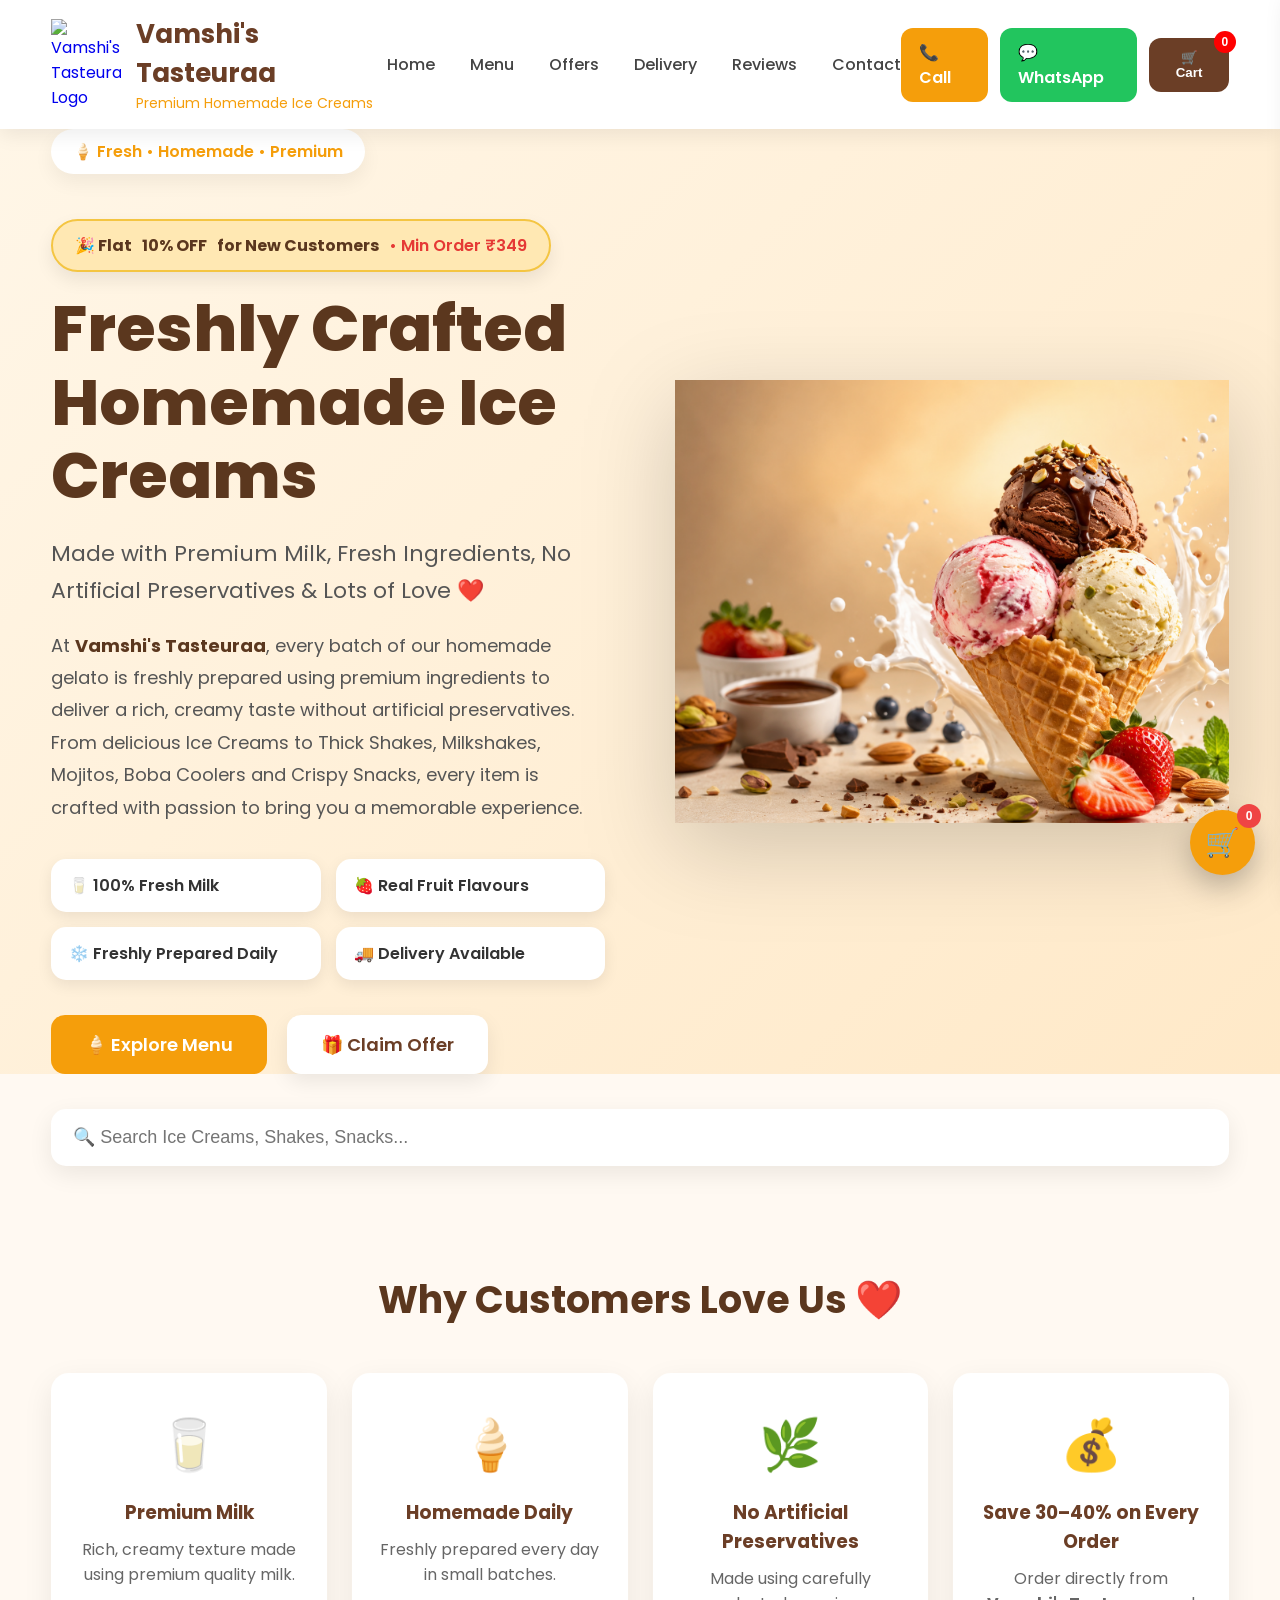
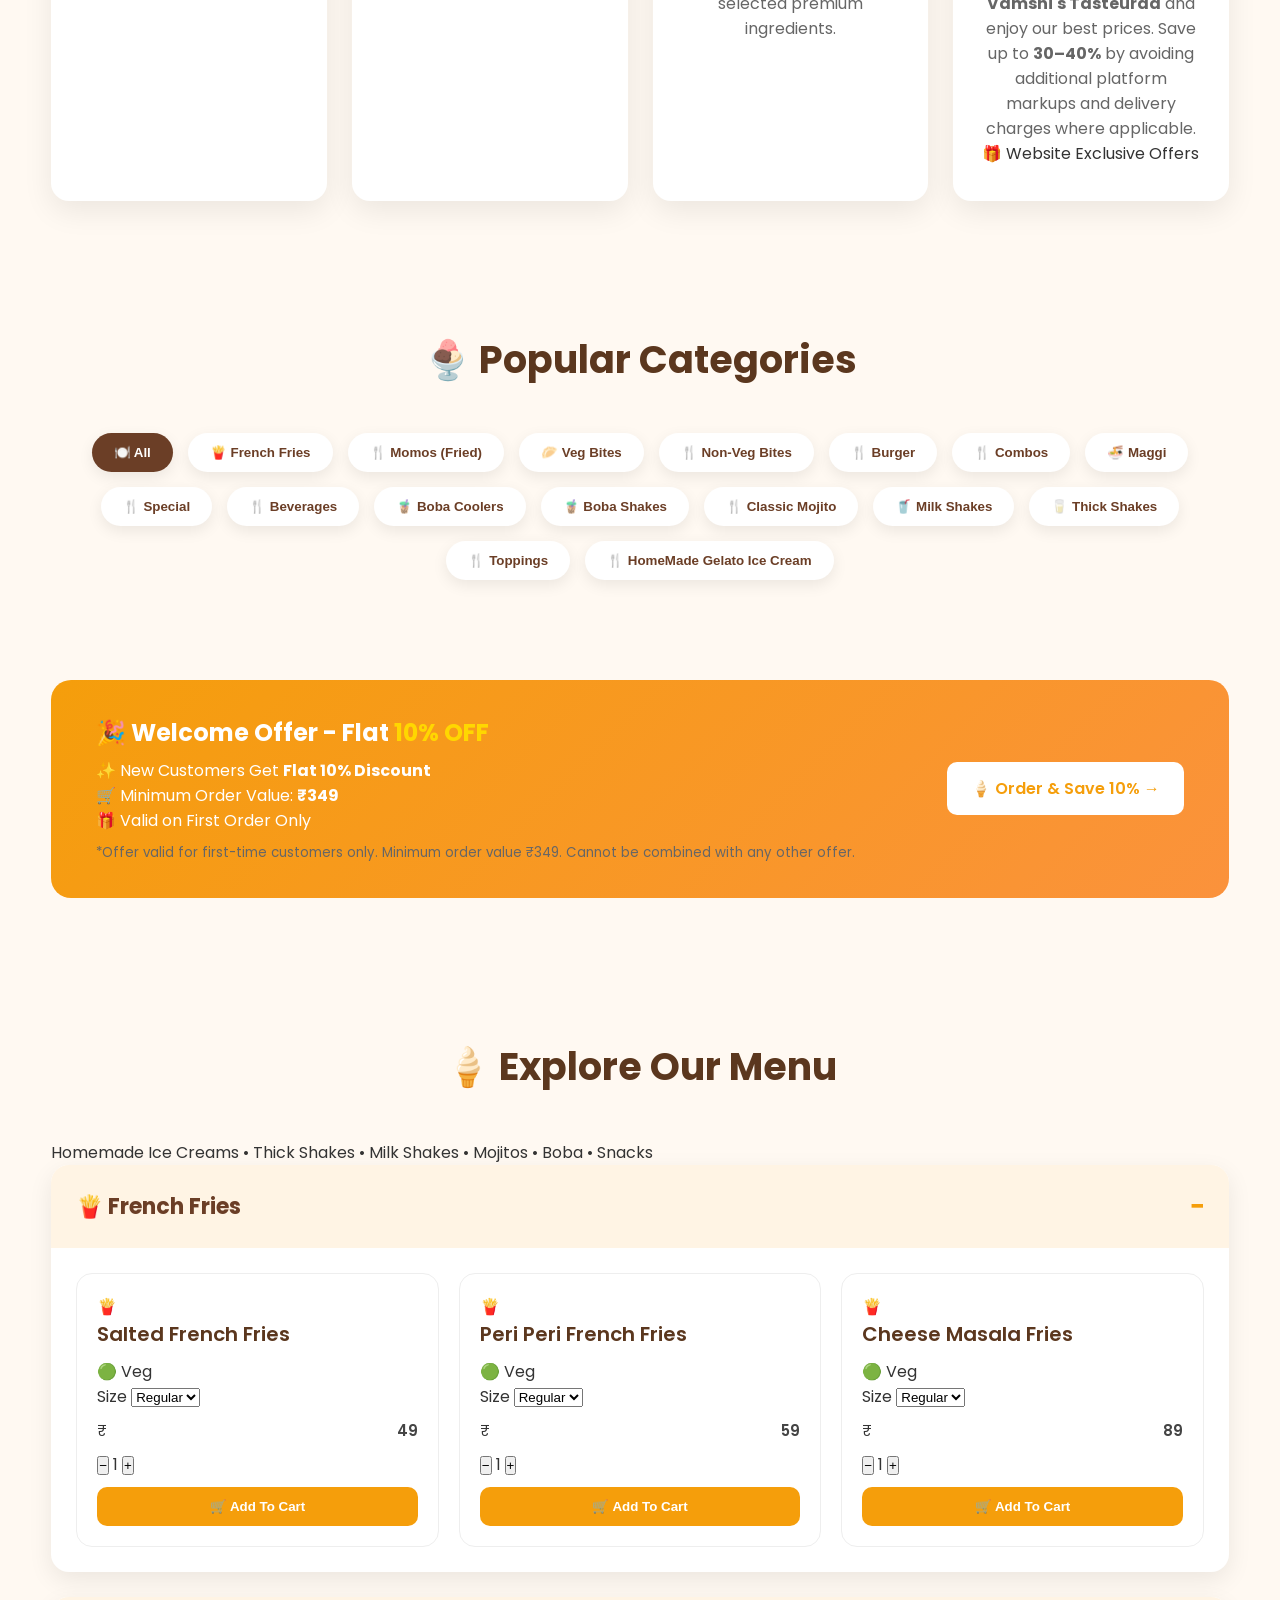
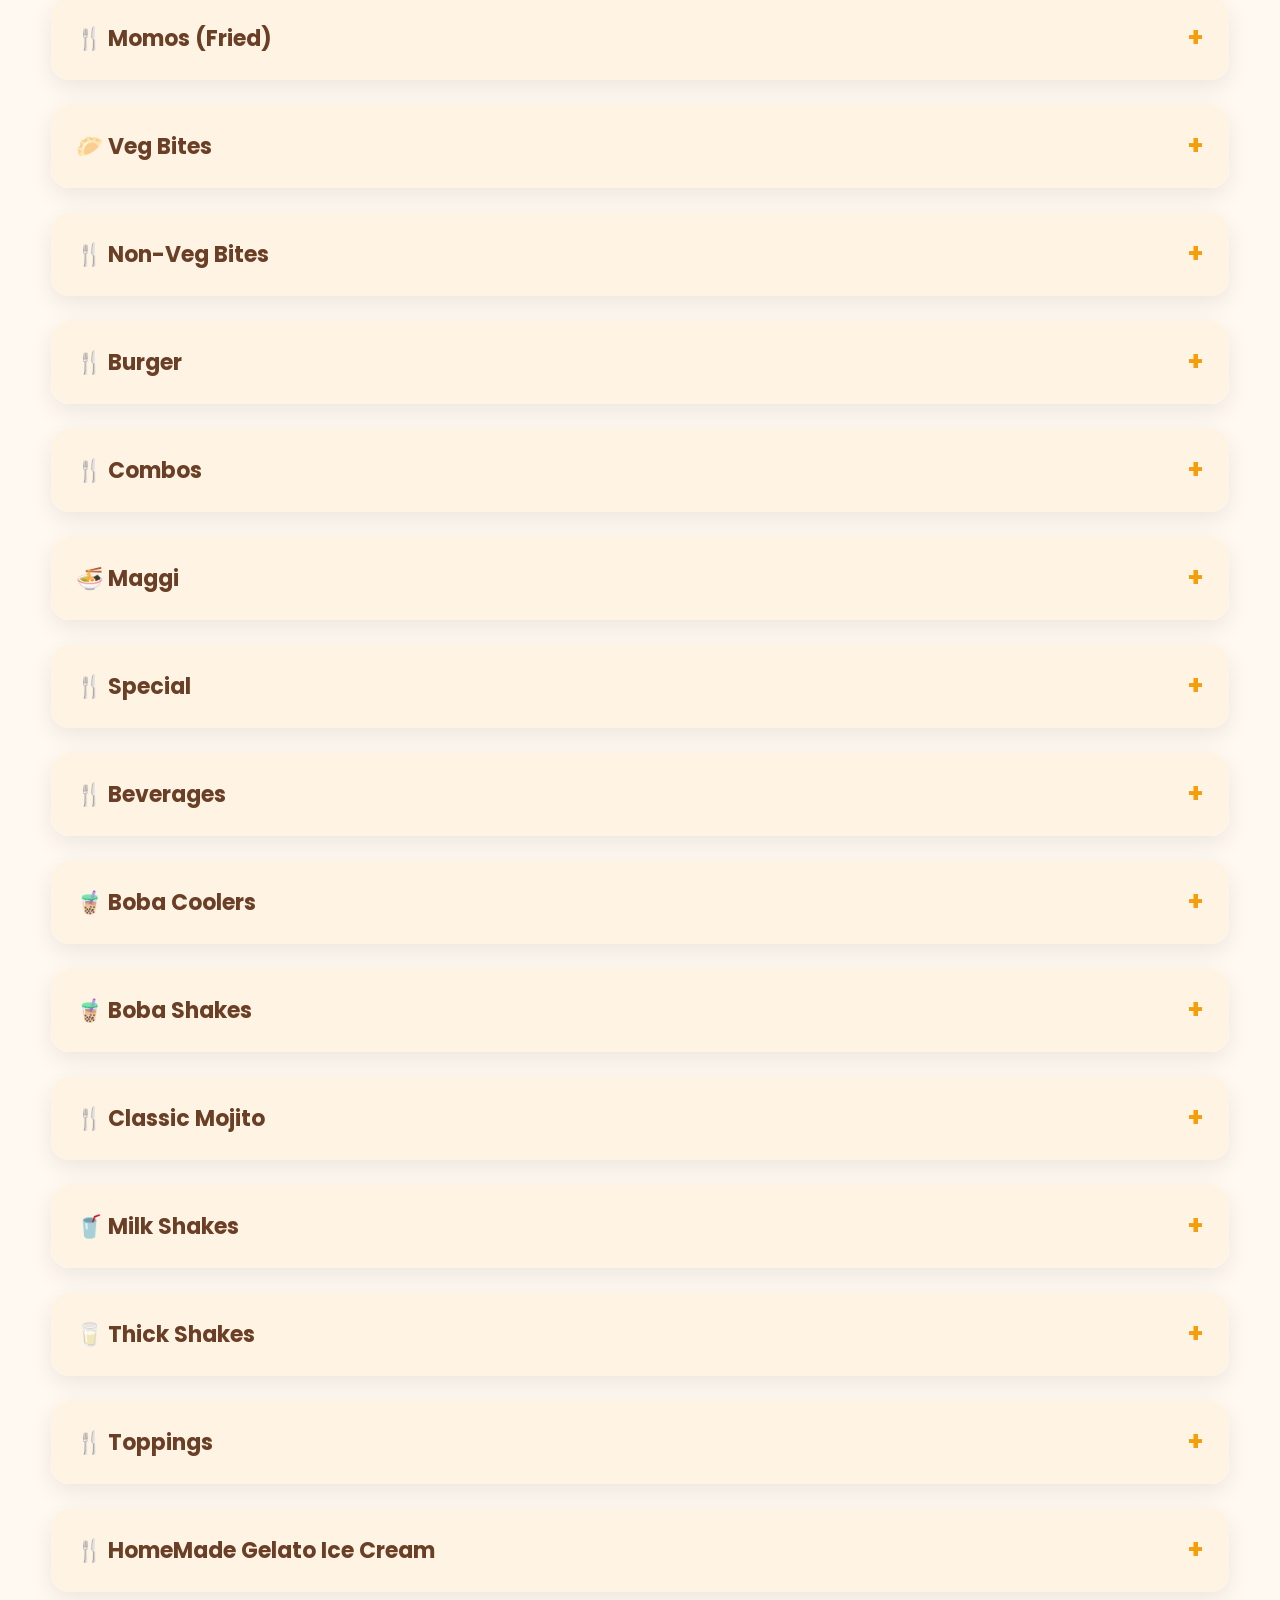
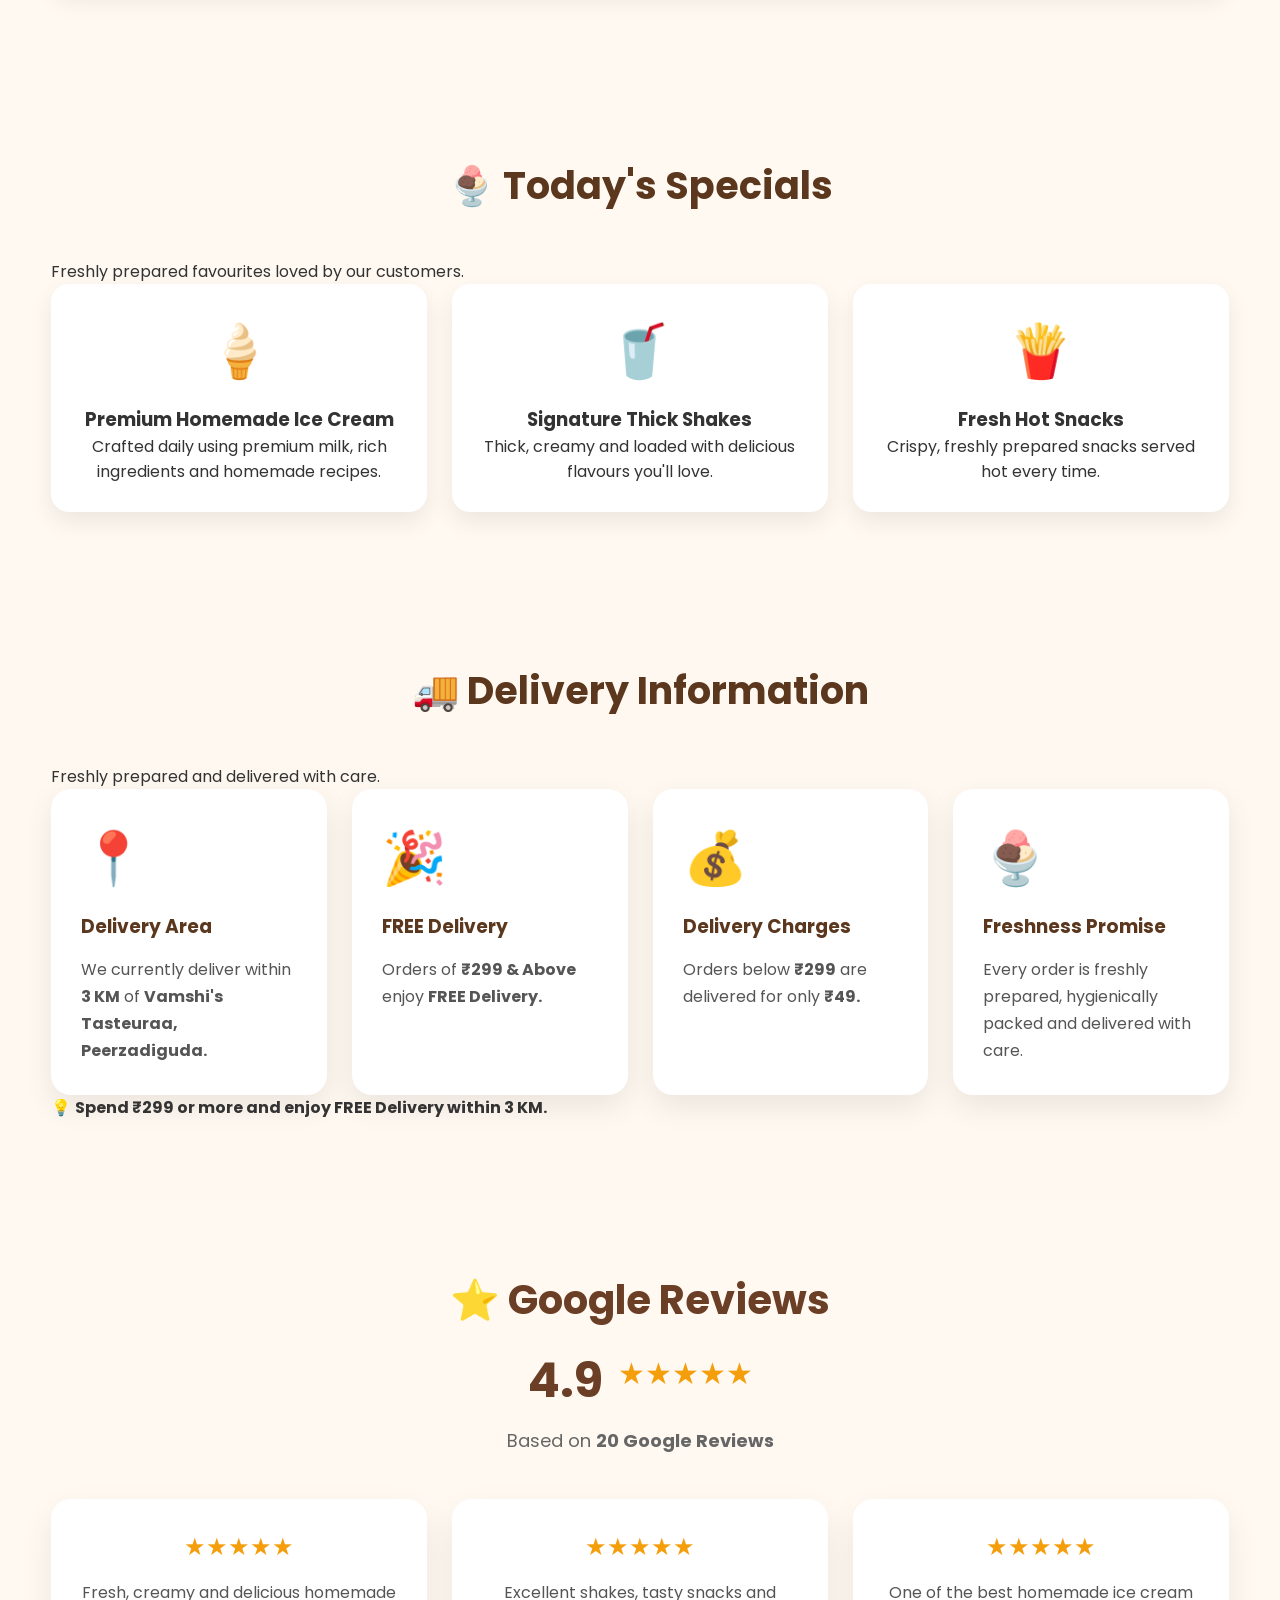
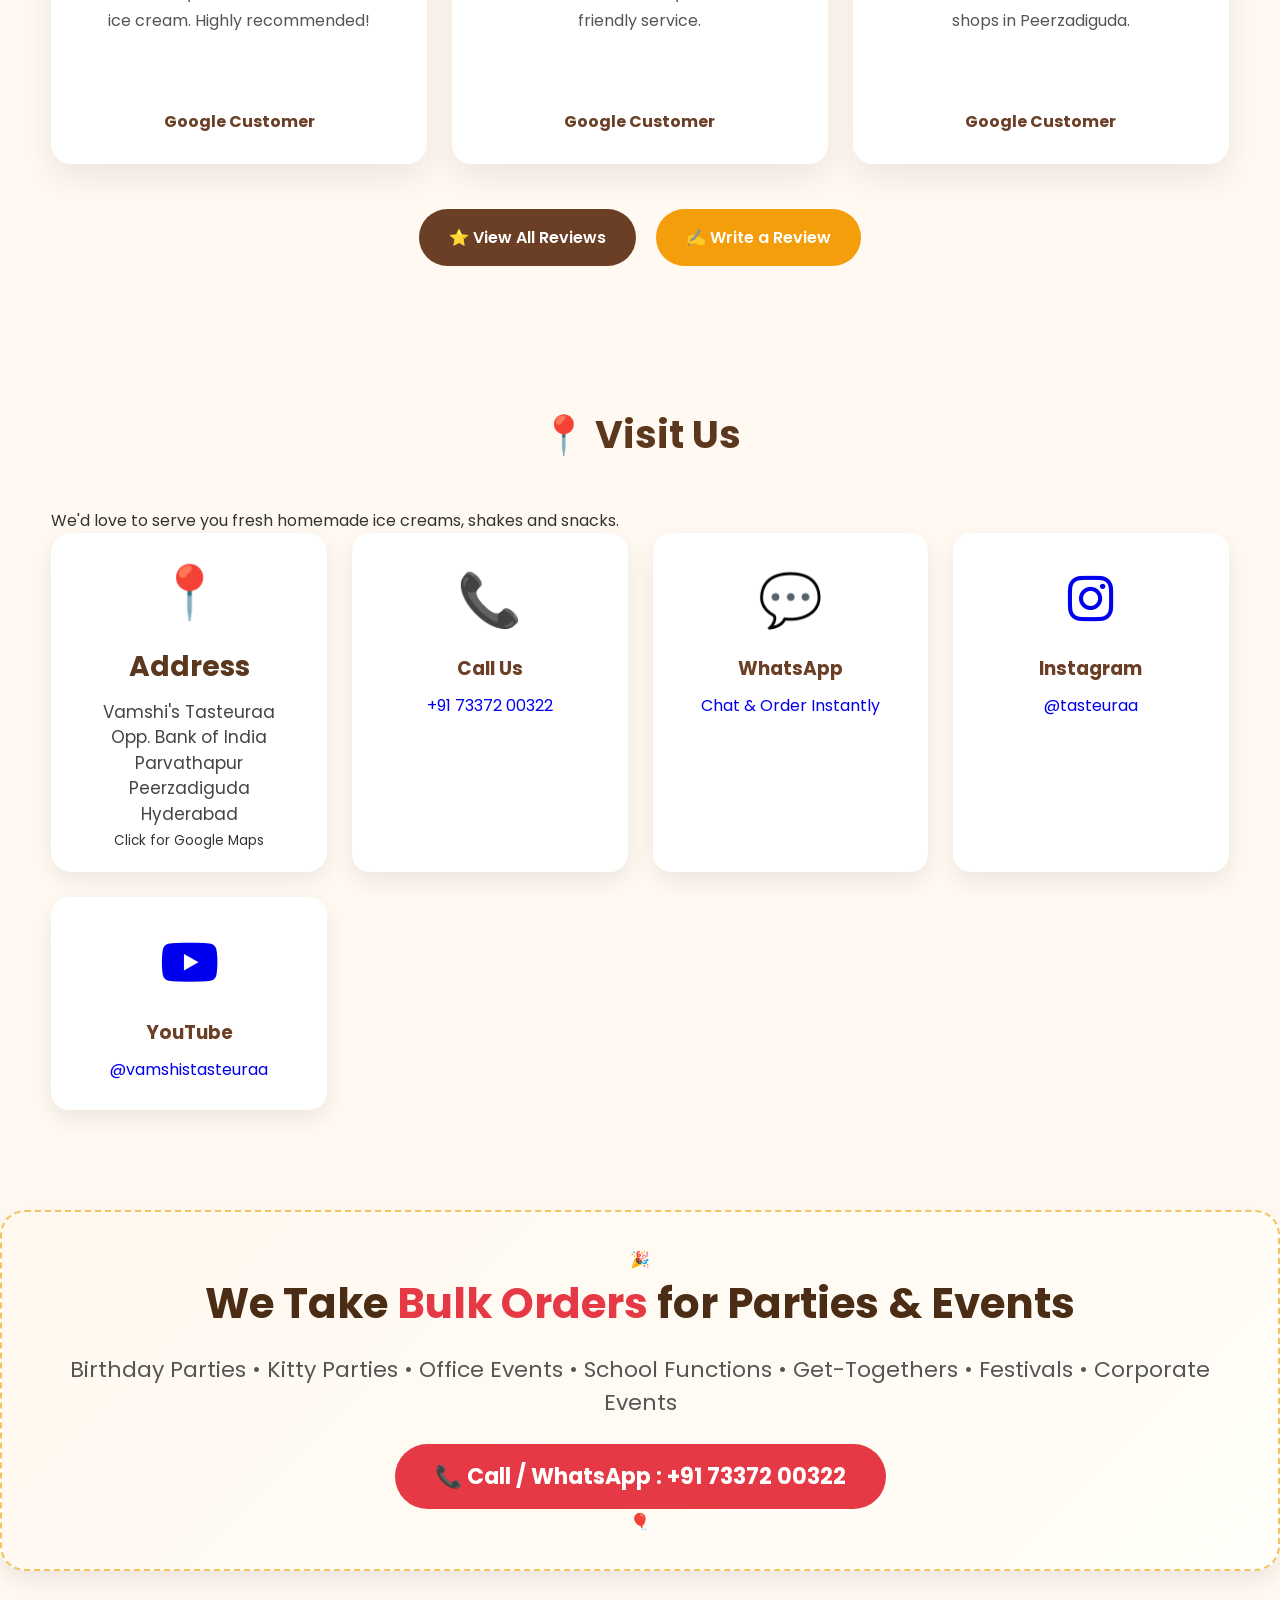
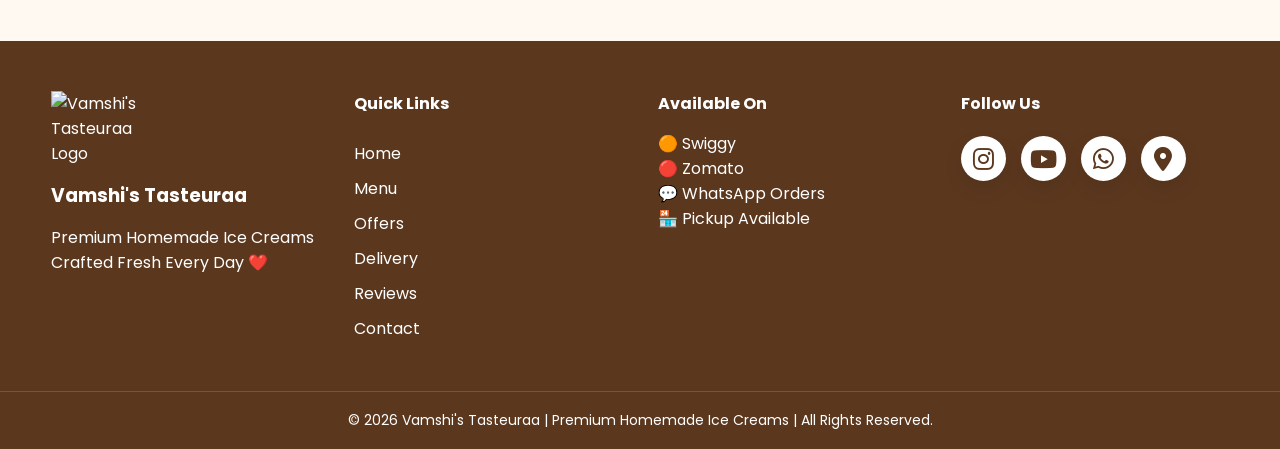
==== commit bea750b5: "Update index.html" ====
--- a/index.html
+++ b/index.html
@@ -328,31 +328,31 @@
 
             </div>
 
-            <div class="feature-card">
-
-                <div class="feature-icon">
-
-                    ❤️
-
-                </div>
-
-                <h3>
-
-                    Made With Love
-
-                </h3>
-
-                <p>
-
-                    Every scoop is prepared with passion and care.
-
-                </p>
-
-            </div>
-
-        </div>
-
-    </div>
+           <div class="feature-card highlight-card">
+
+    <div class="feature-icon">
+        💰
+    </div>
+
+    <h3>
+        Save 30–40% on Every Order
+    </h3>
+
+    <p>
+        Order directly from <strong>Vamshi's Tasteuraa</strong> and enjoy our best prices.
+        Save up to <strong>30–40%</strong> by avoiding additional platform markups and
+        delivery charges where applicable.
+    </p>
+
+    <span class="feature-highlight">
+        🎁 Website Exclusive Offers
+    </span>
+
+</div>
+
+</div>
+
+</div>
 
 </section>
 <!-- =====================================
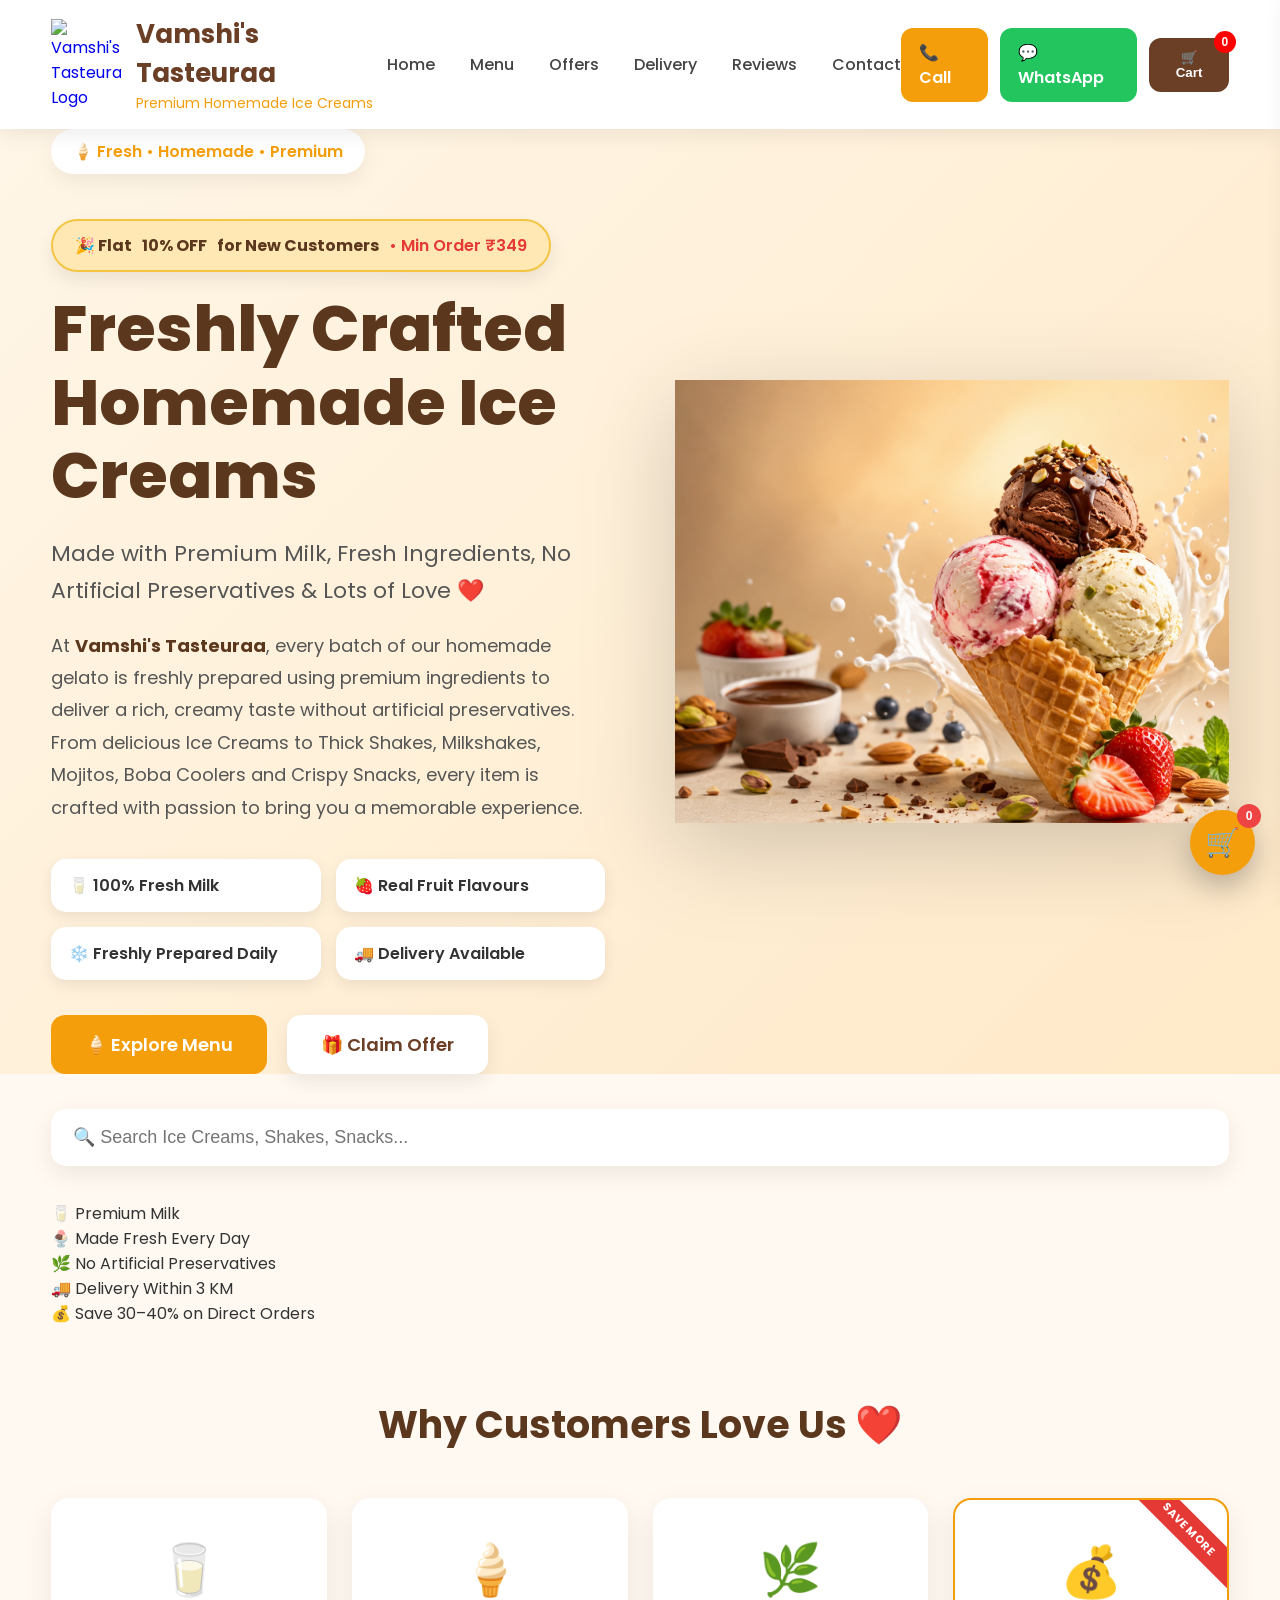
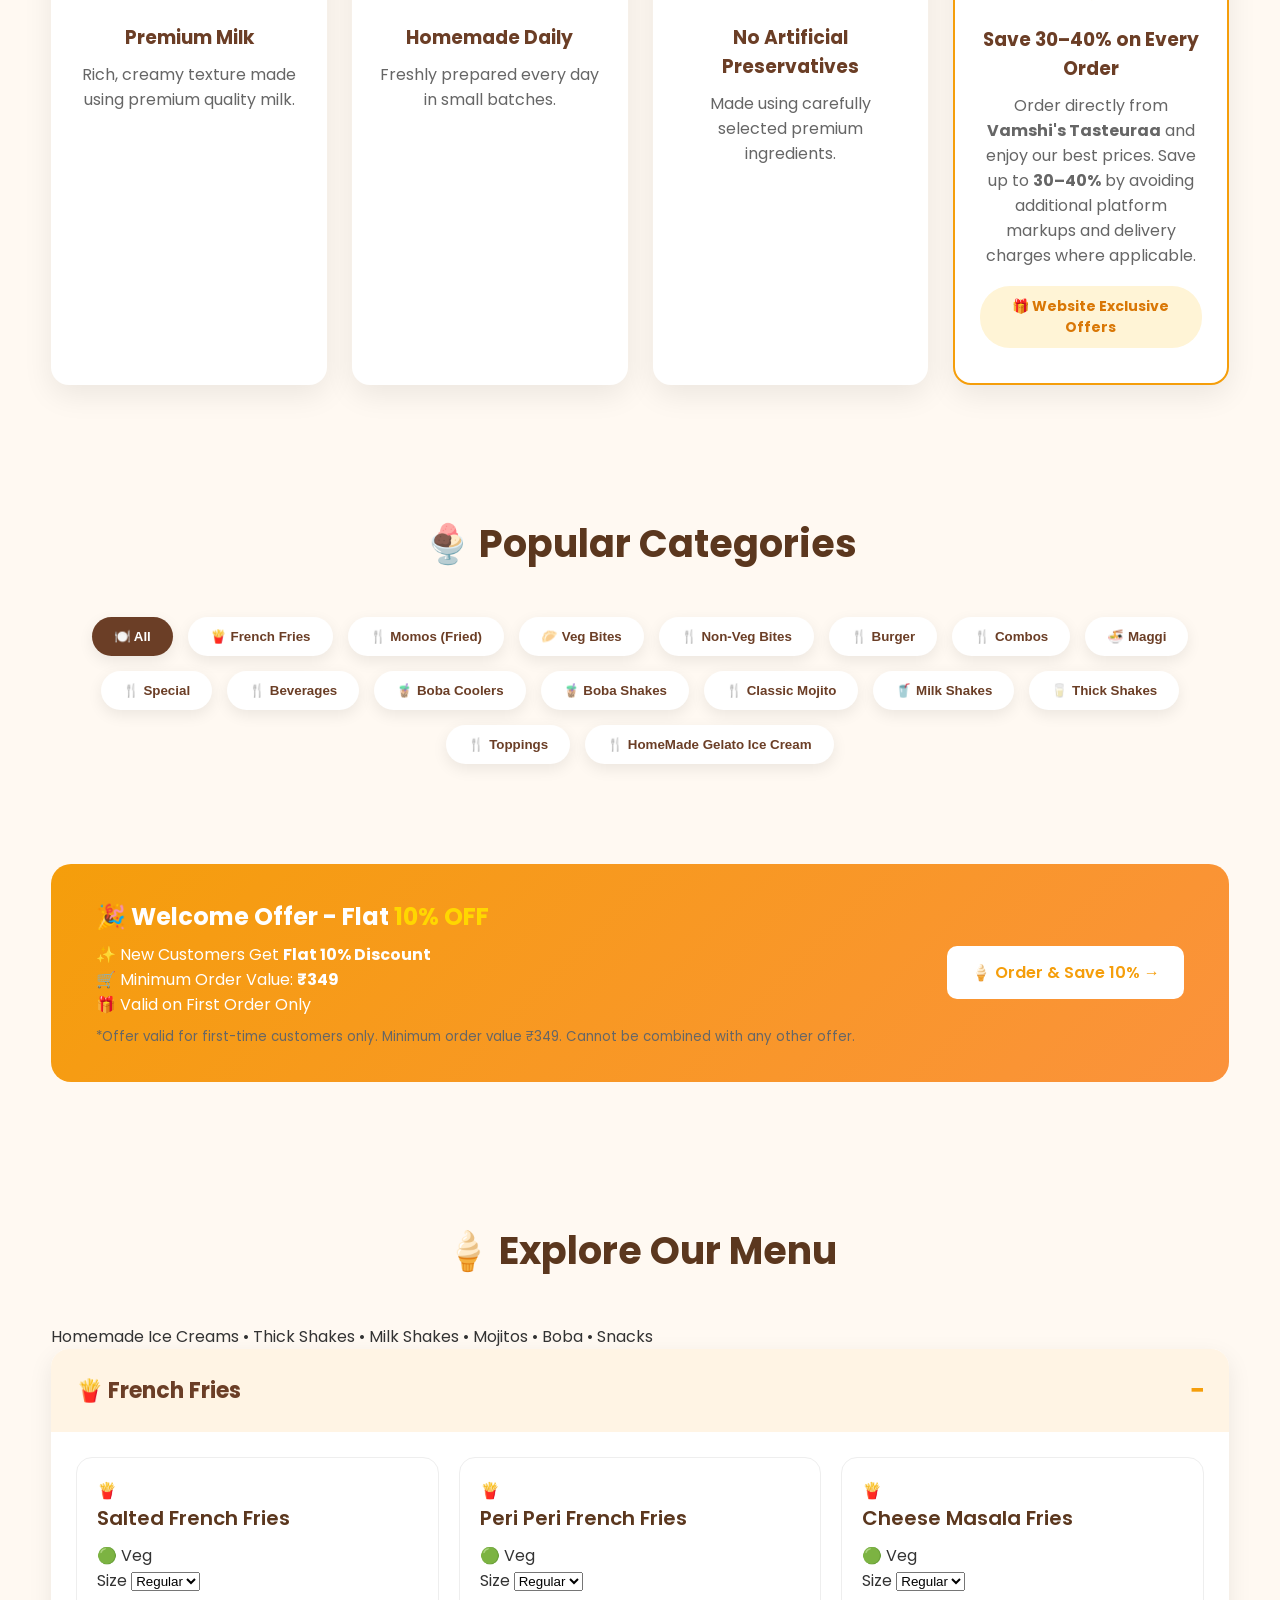
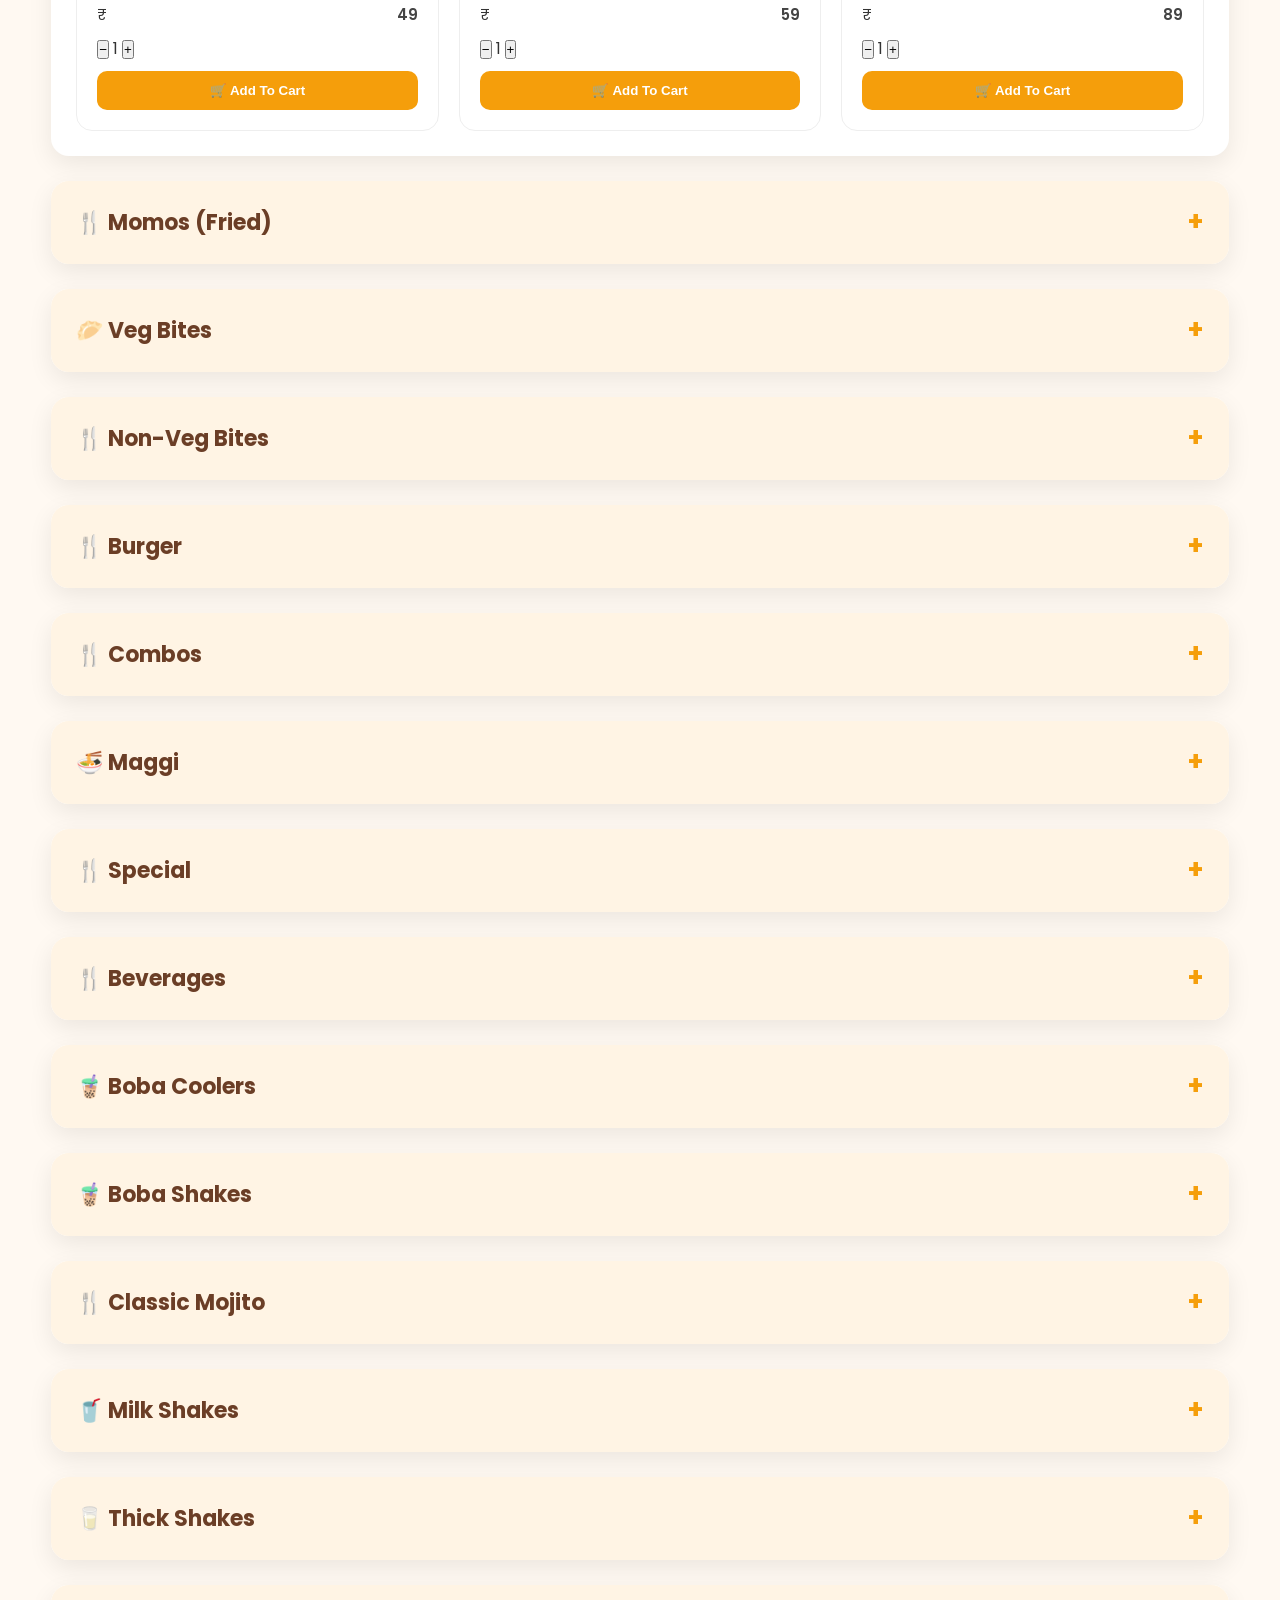
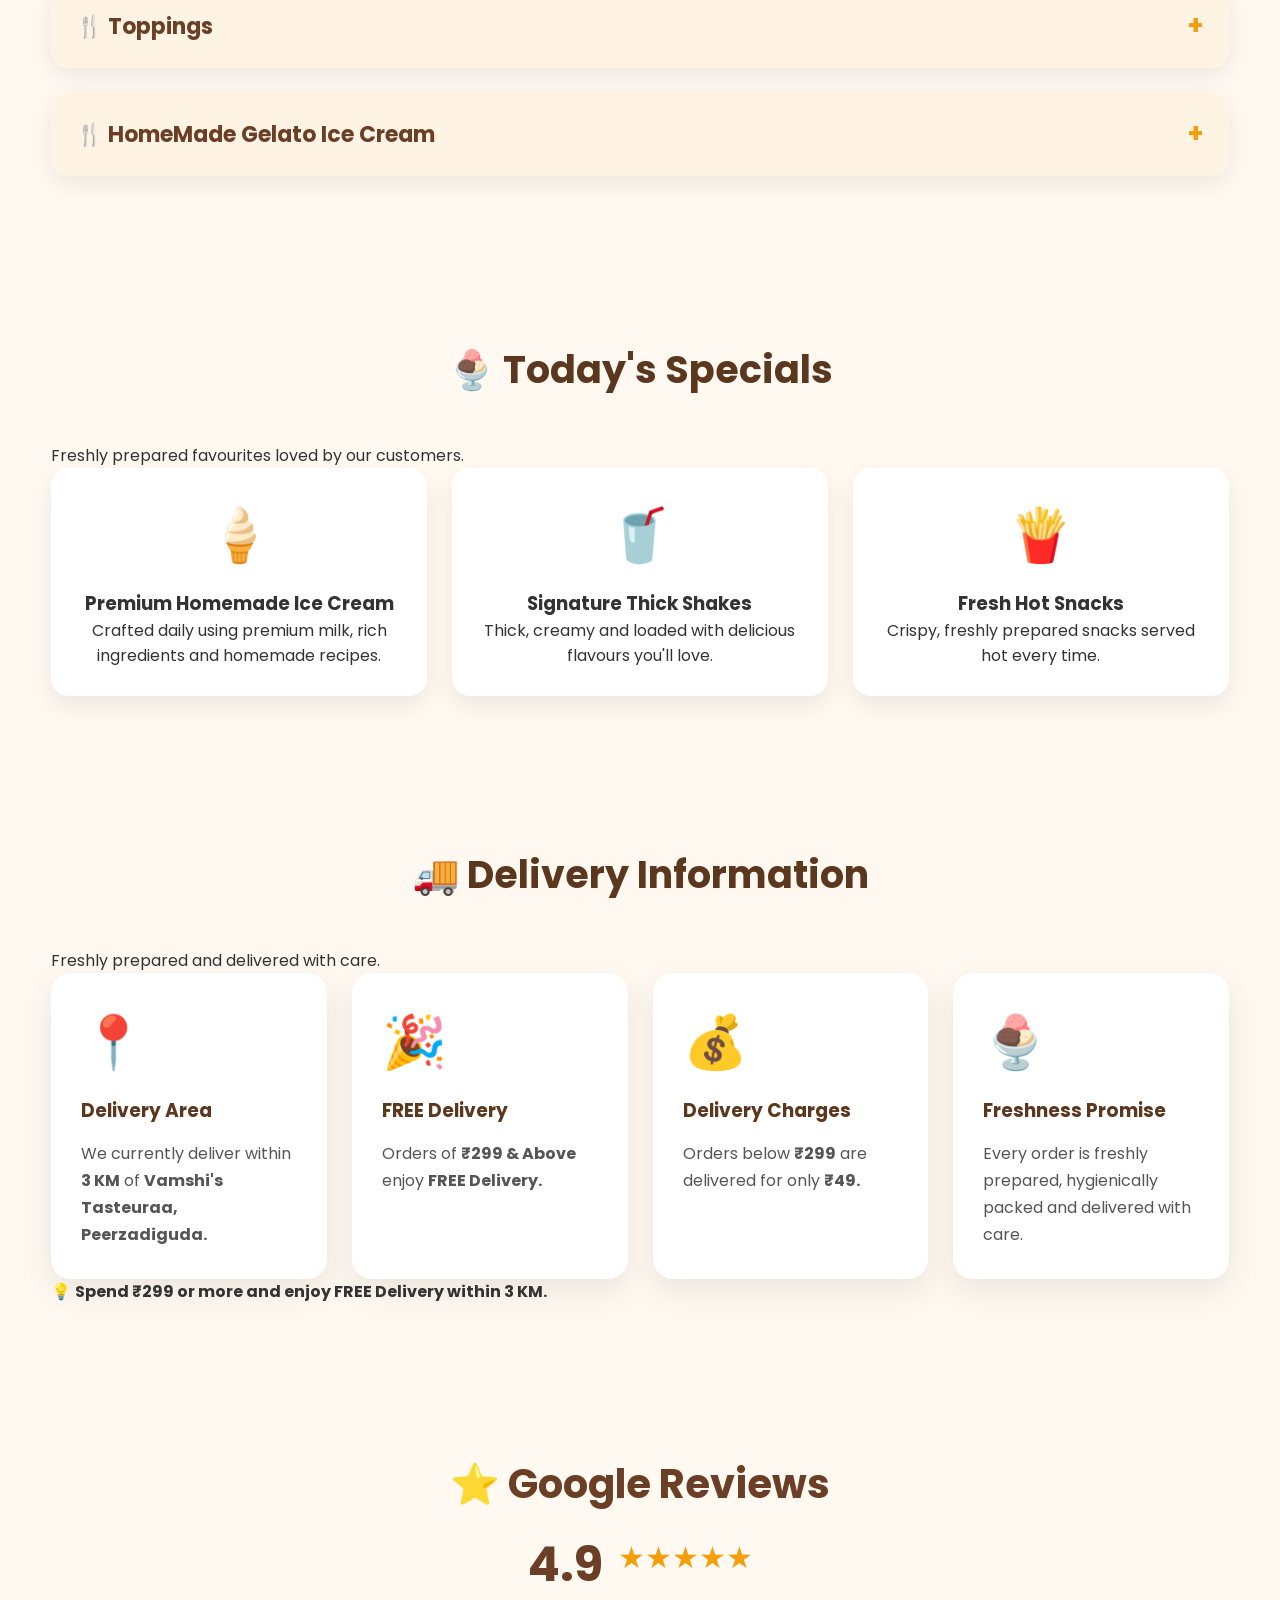
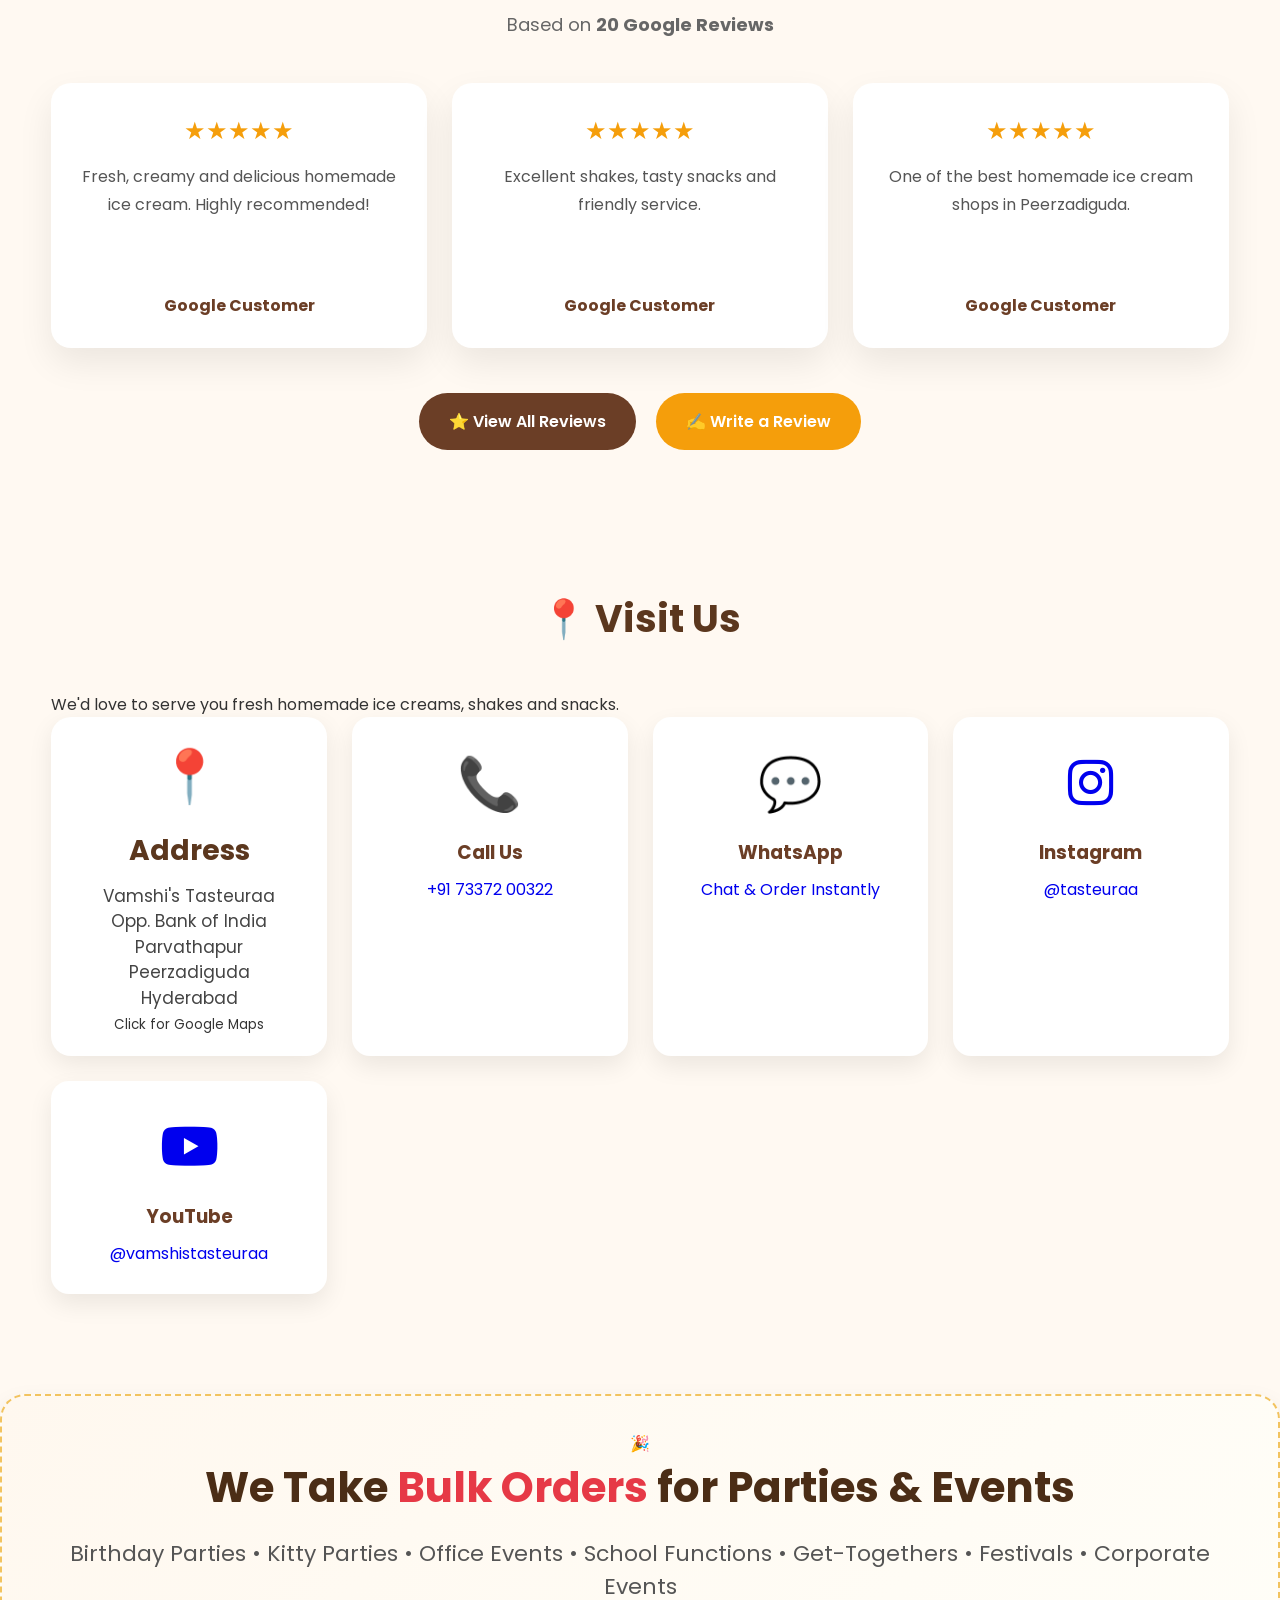
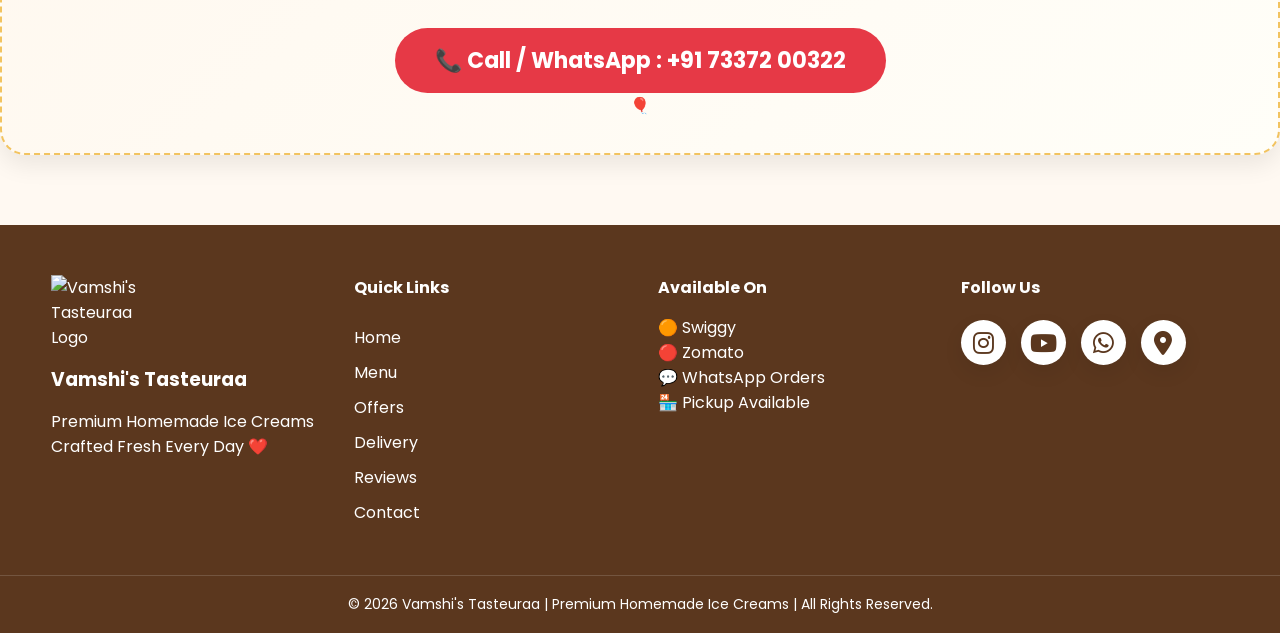
==== commit 51f8bece: "Update index.html" ====
--- a/index.html
+++ b/index.html
@@ -116,11 +116,6 @@
 <!-- =====================================
                 HERO
 ===================================== -->
-
-<!-- =====================================
-                HERO
-===================================== -->
-
 <section class="hero">
 
     <div class="container">
@@ -250,6 +245,38 @@
             WHY CHOOSE US
 ===================================== -->
 
+<section class="trust-banner">
+
+    <div class="container">
+
+        <div class="trust-items">
+
+            <div class="trust-item">
+                🥛 Premium Milk
+            </div>
+
+            <div class="trust-item">
+                🍨 Made Fresh Every Day
+            </div>
+
+            <div class="trust-item">
+                🌿 No Artificial Preservatives
+            </div>
+
+            <div class="trust-item">
+                🚚 Delivery Within 3 KM
+            </div>
+
+            <div class="trust-item">
+                💰 Save 30–40% on Direct Orders
+            </div>
+
+        </div>
+
+    </div>
+
+</section>
+    
 <section class="features">
 
     <div class="container">
--- a/css/style.css
+++ b/css/style.css
@@ -769,10 +769,54 @@
 
 }
 
+/* =====================================
+      FEATURE HIGHLIGHT CARD
+===================================== */
+
+.highlight-card{
+    border:2px solid #F59E0B;
+    position:relative;
+    overflow:hidden;
+}
+
+.highlight-card::before{
+    content:"SAVE MORE";
+    position:absolute;
+    top:15px;
+    right:-42px;
+    background:#E53935;
+    color:#fff;
+    padding:6px 45px;
+    transform:rotate(45deg);
+    font-size:11px;
+    font-weight:700;
+    letter-spacing:.5px;
+}
+
+.feature-highlight{
+    display:inline-block;
+    margin-top:18px;
+    padding:10px 18px;
+    background:#FFF4D6;
+    color:#D97706;
+    border-radius:30px;
+    font-size:14px;
+    font-weight:700;
+}
+
+.highlight-card:hover{
+    transform:translateY(-8px);
+    box-shadow:0 15px 35px rgba(245,158,11,.25);
+}
+
 /* ======================================================
                  CATEGORIES
 ====================================================== */
 
+/* ======================================================
+                 CATEGORIES
+====================================================== */
+
 .category-section{
 
     padding:60px 0;
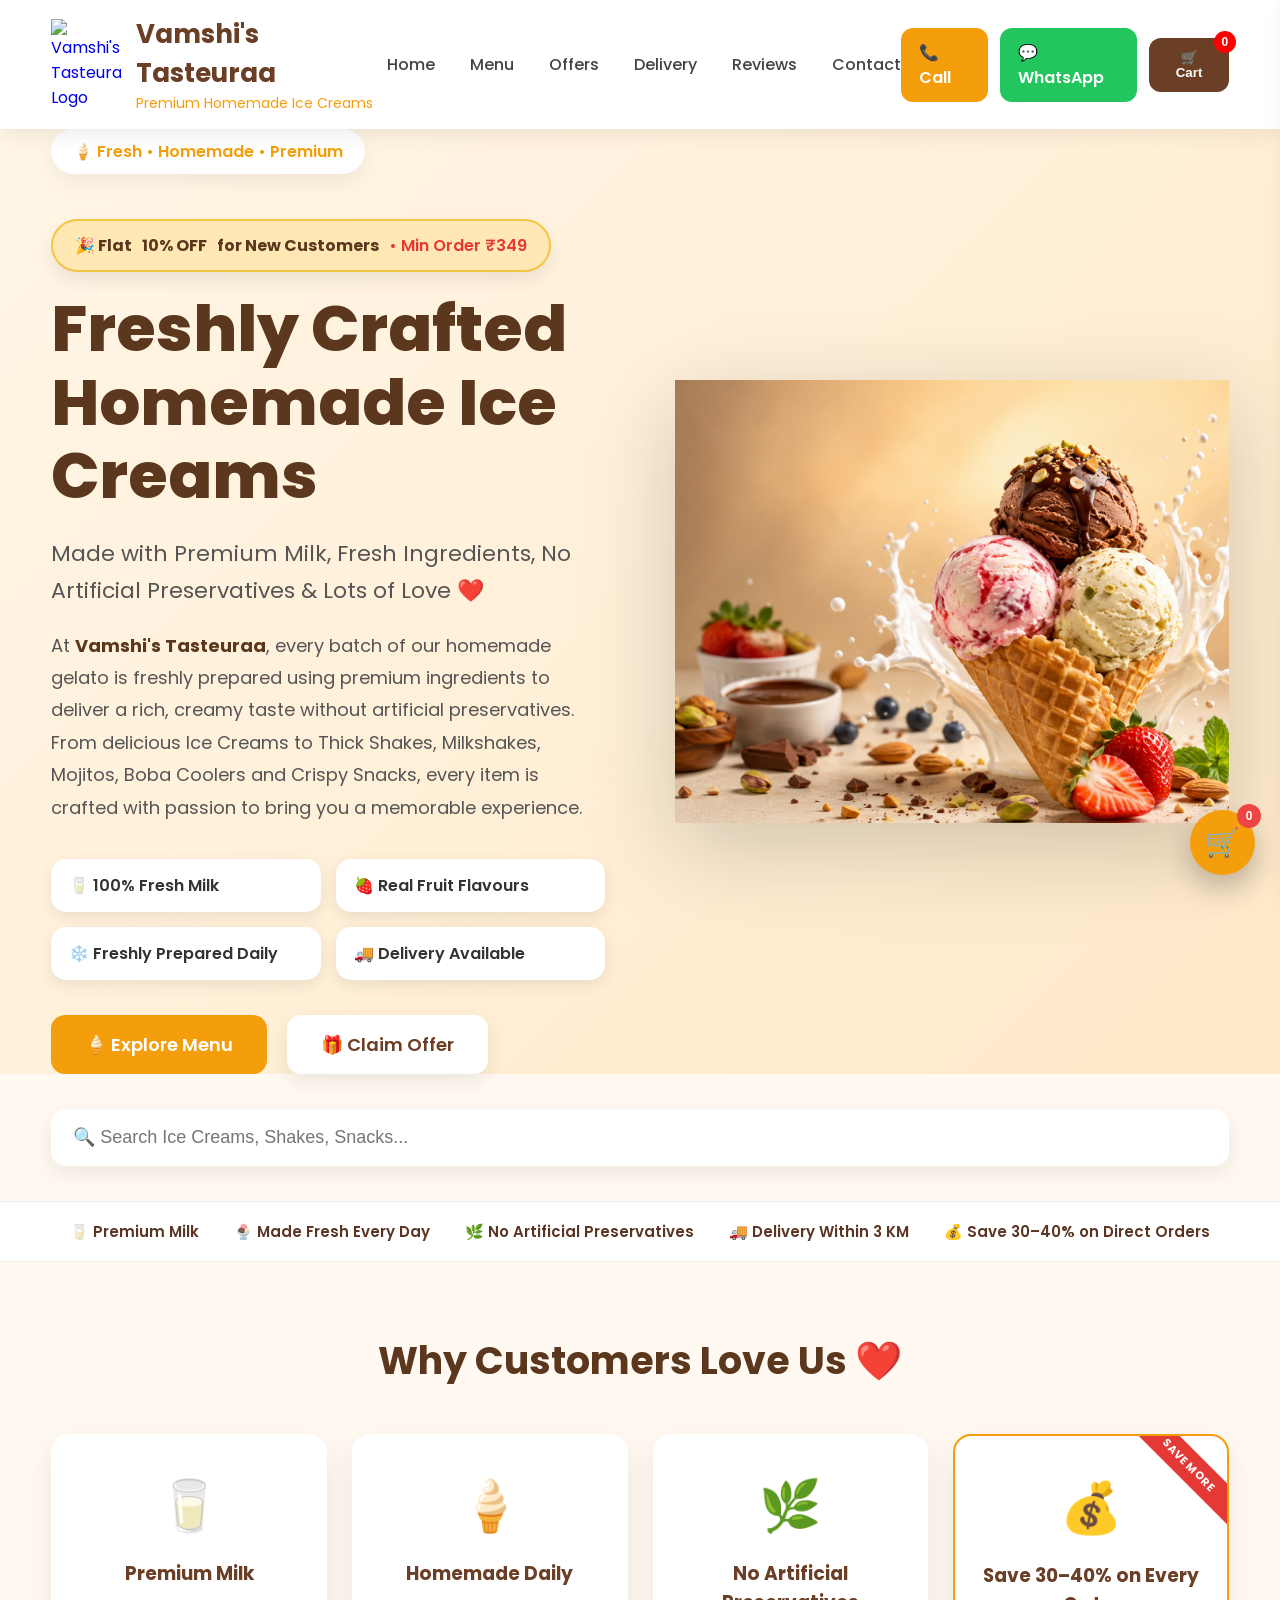
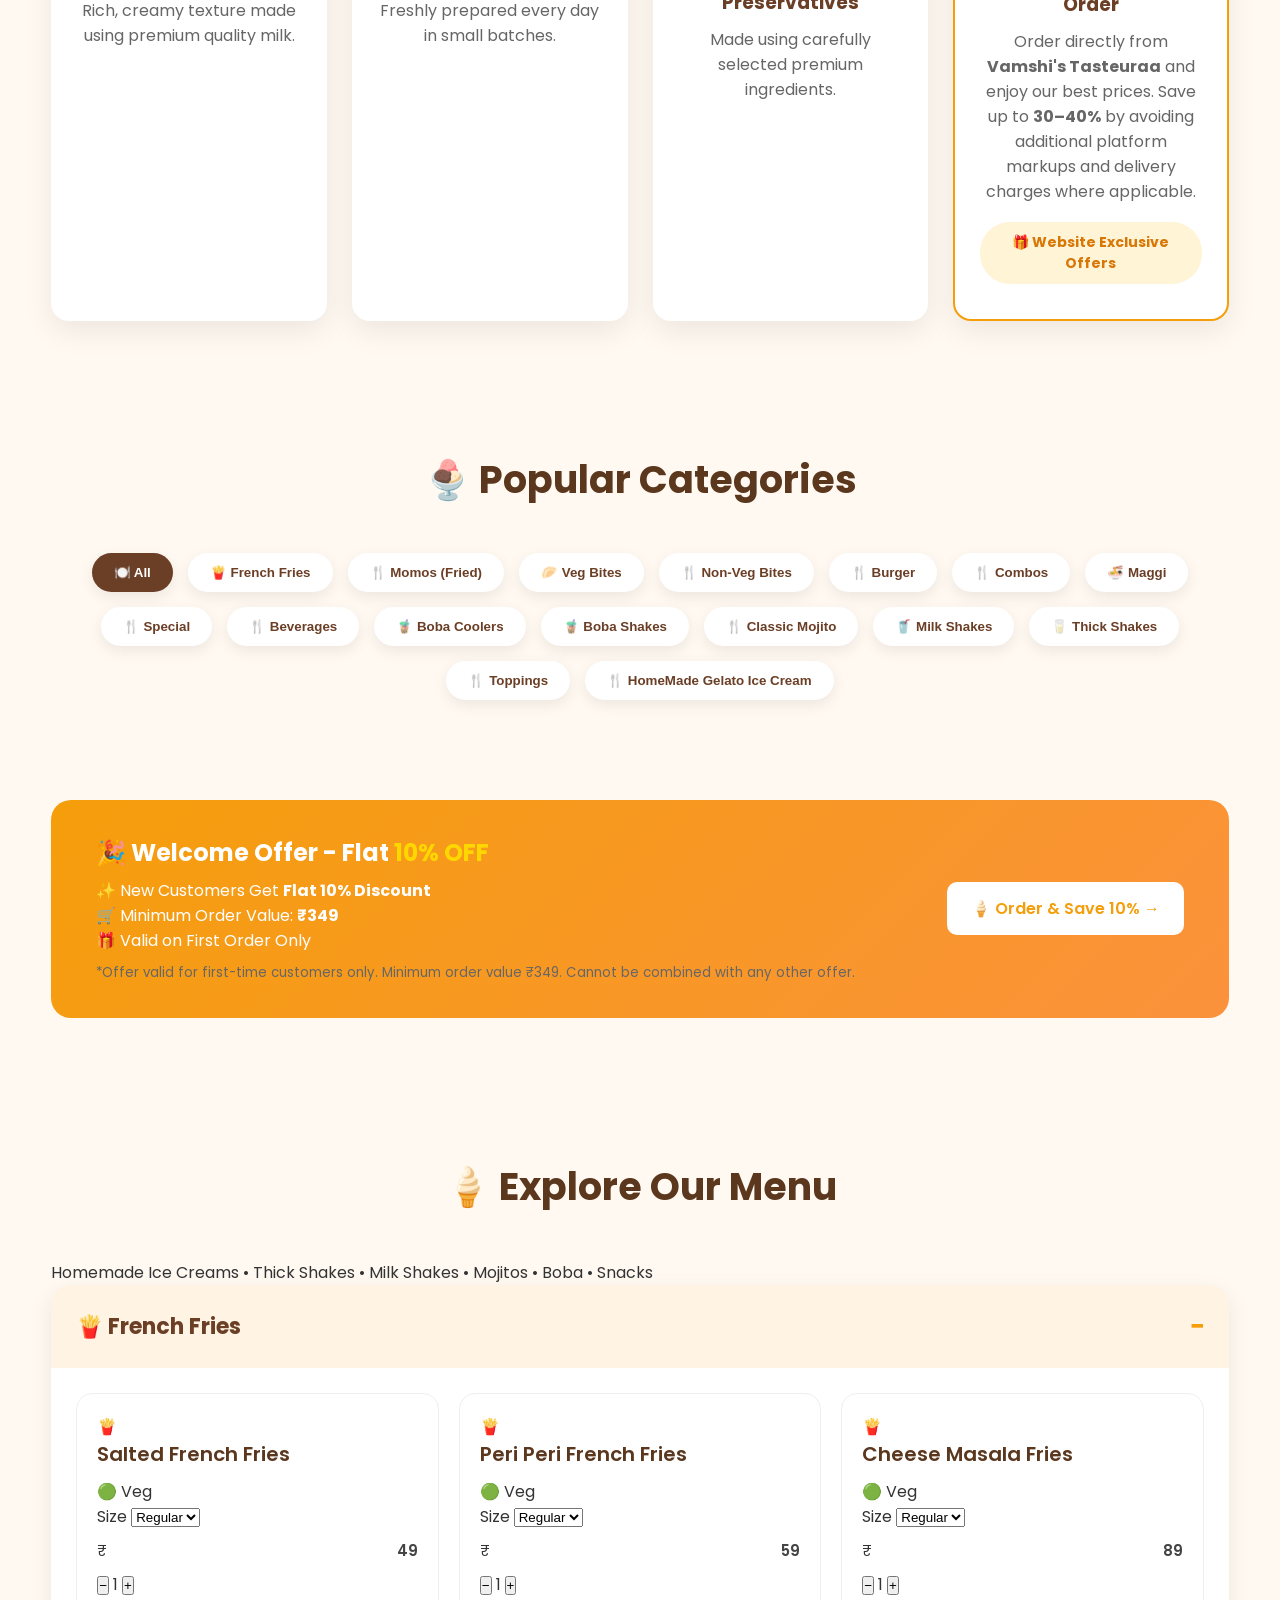
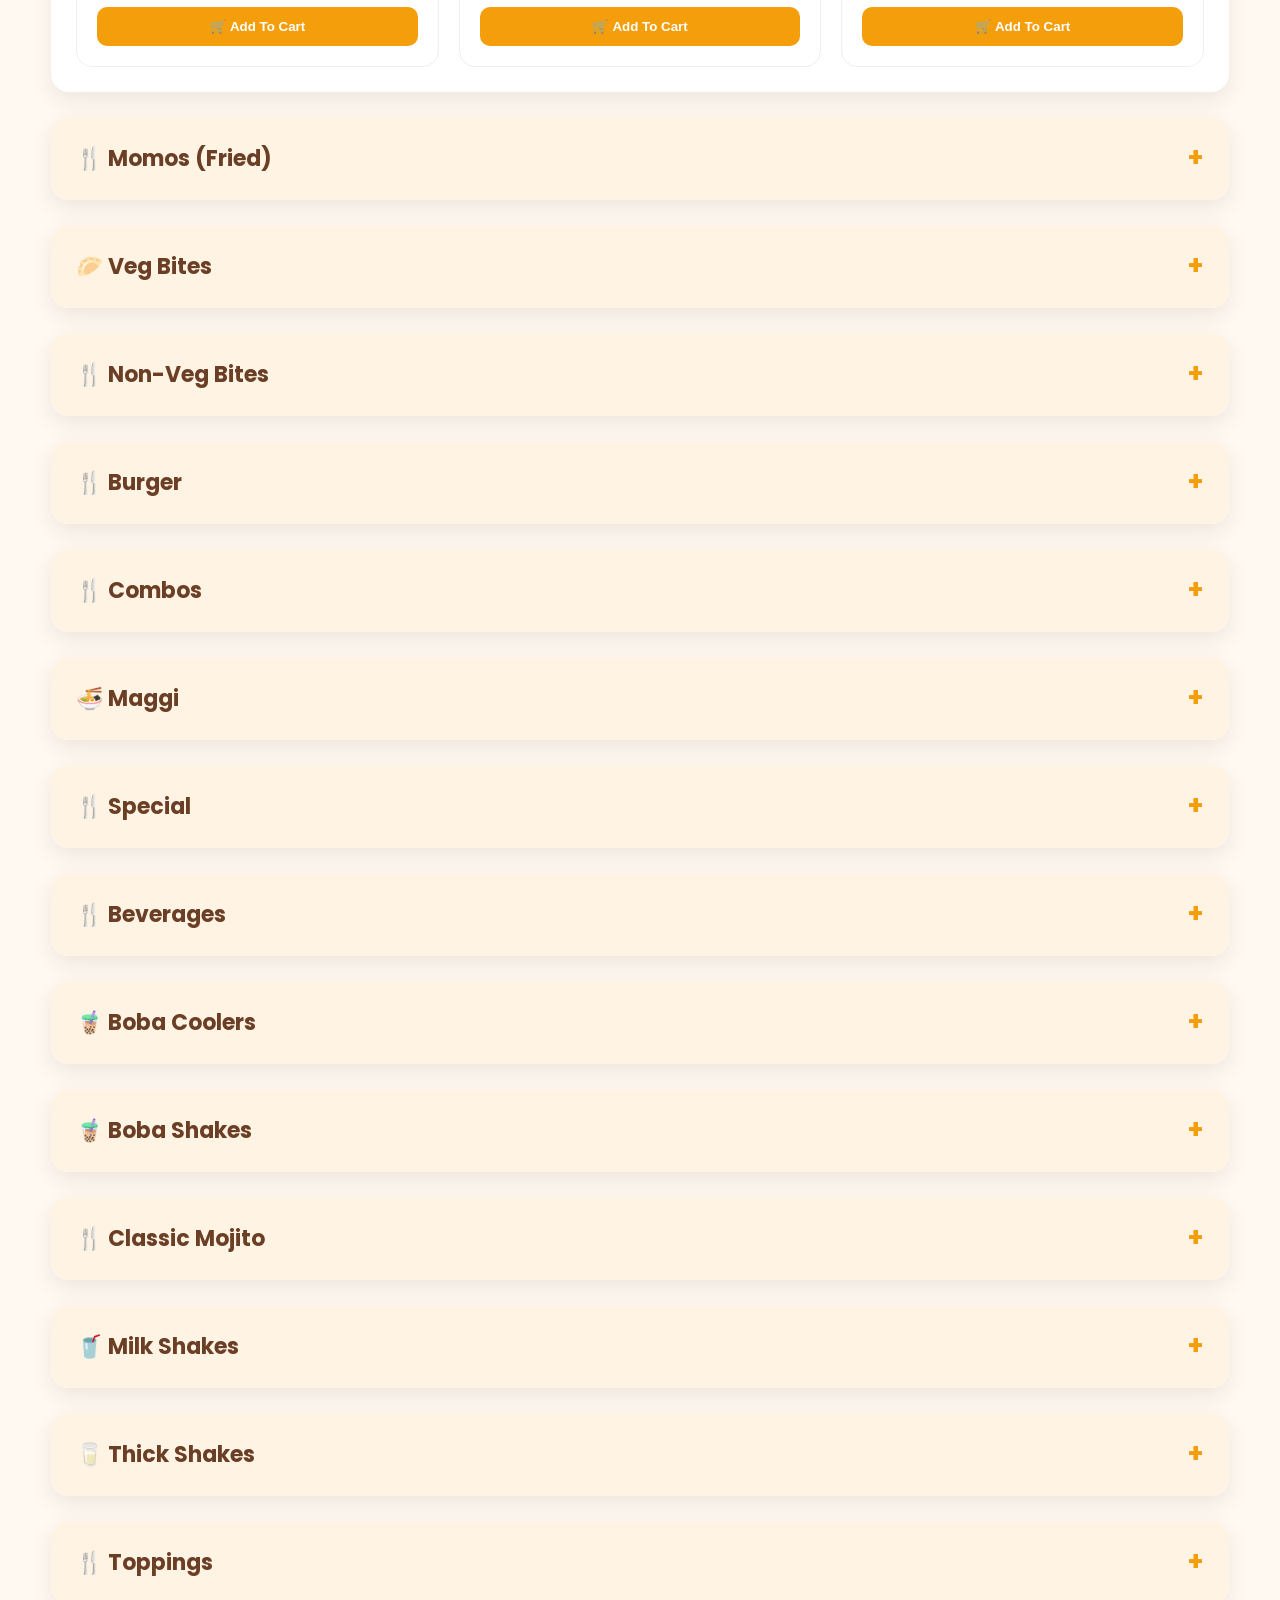
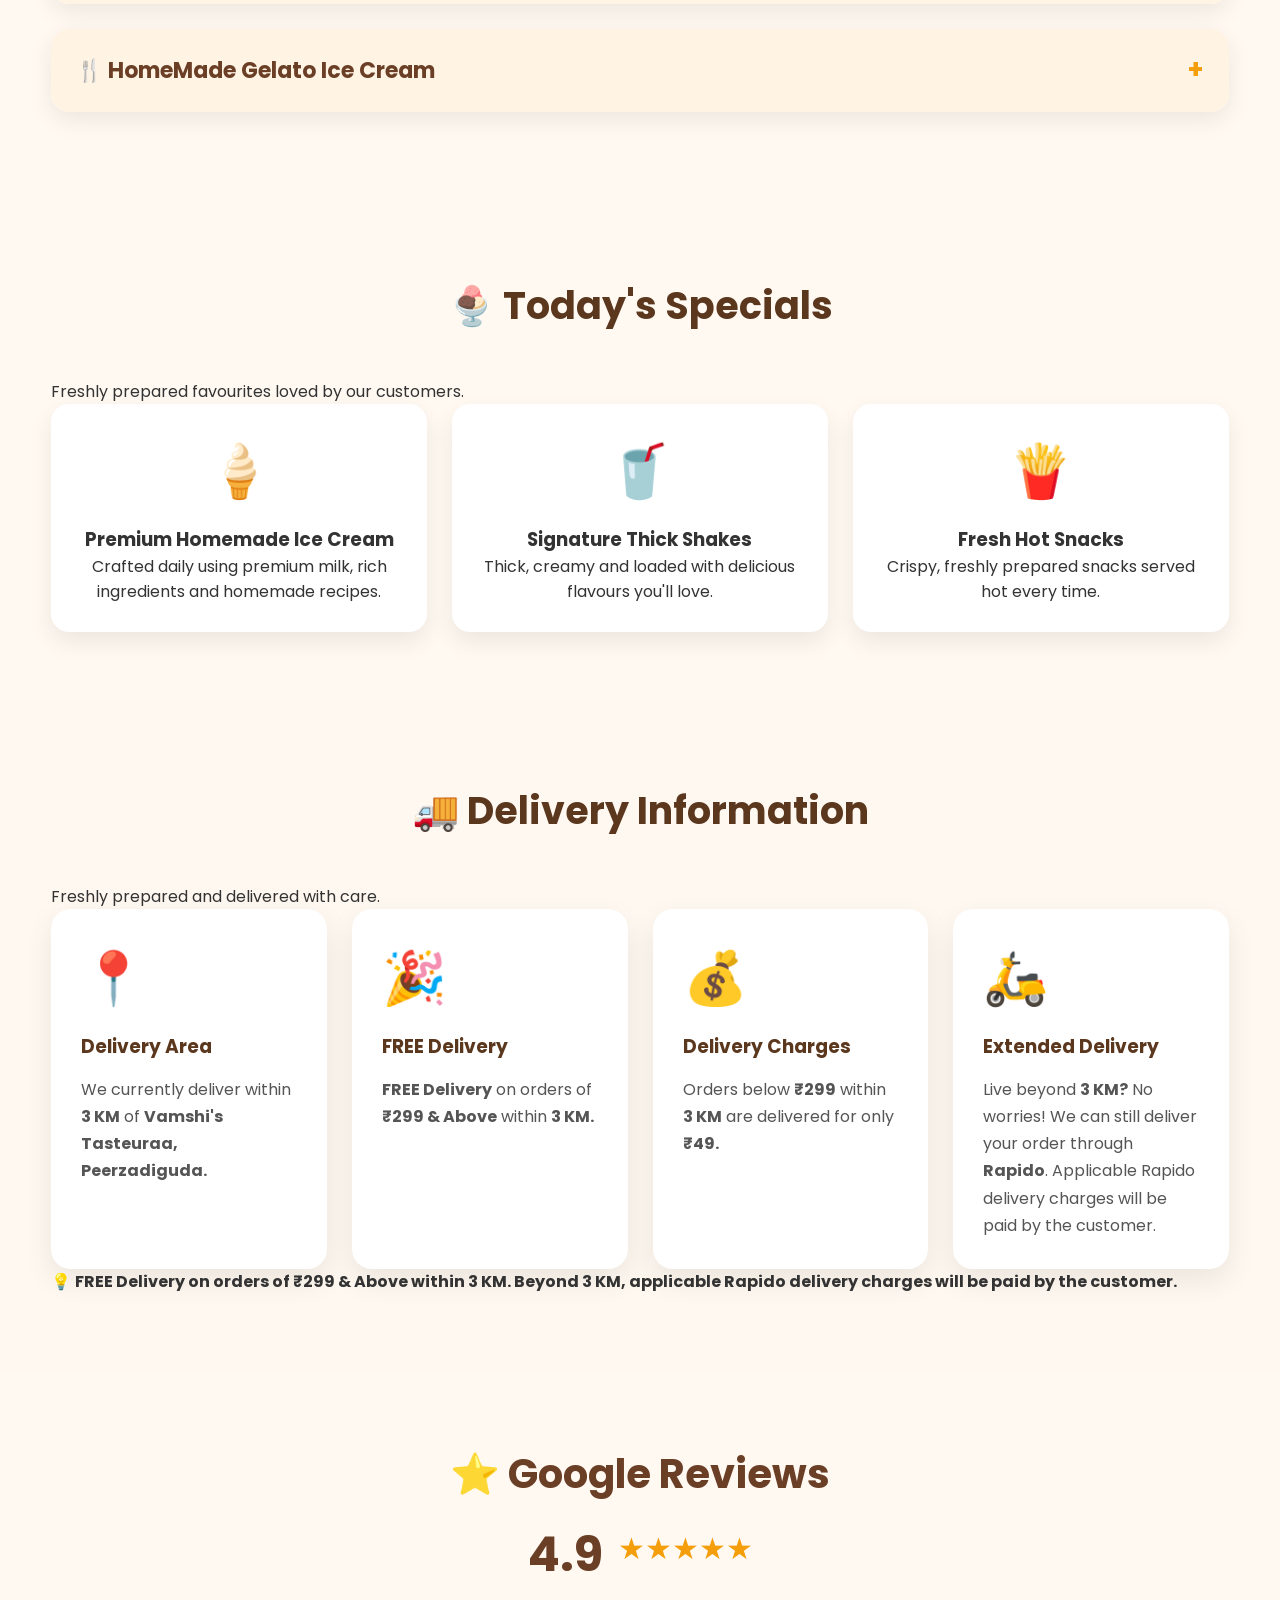
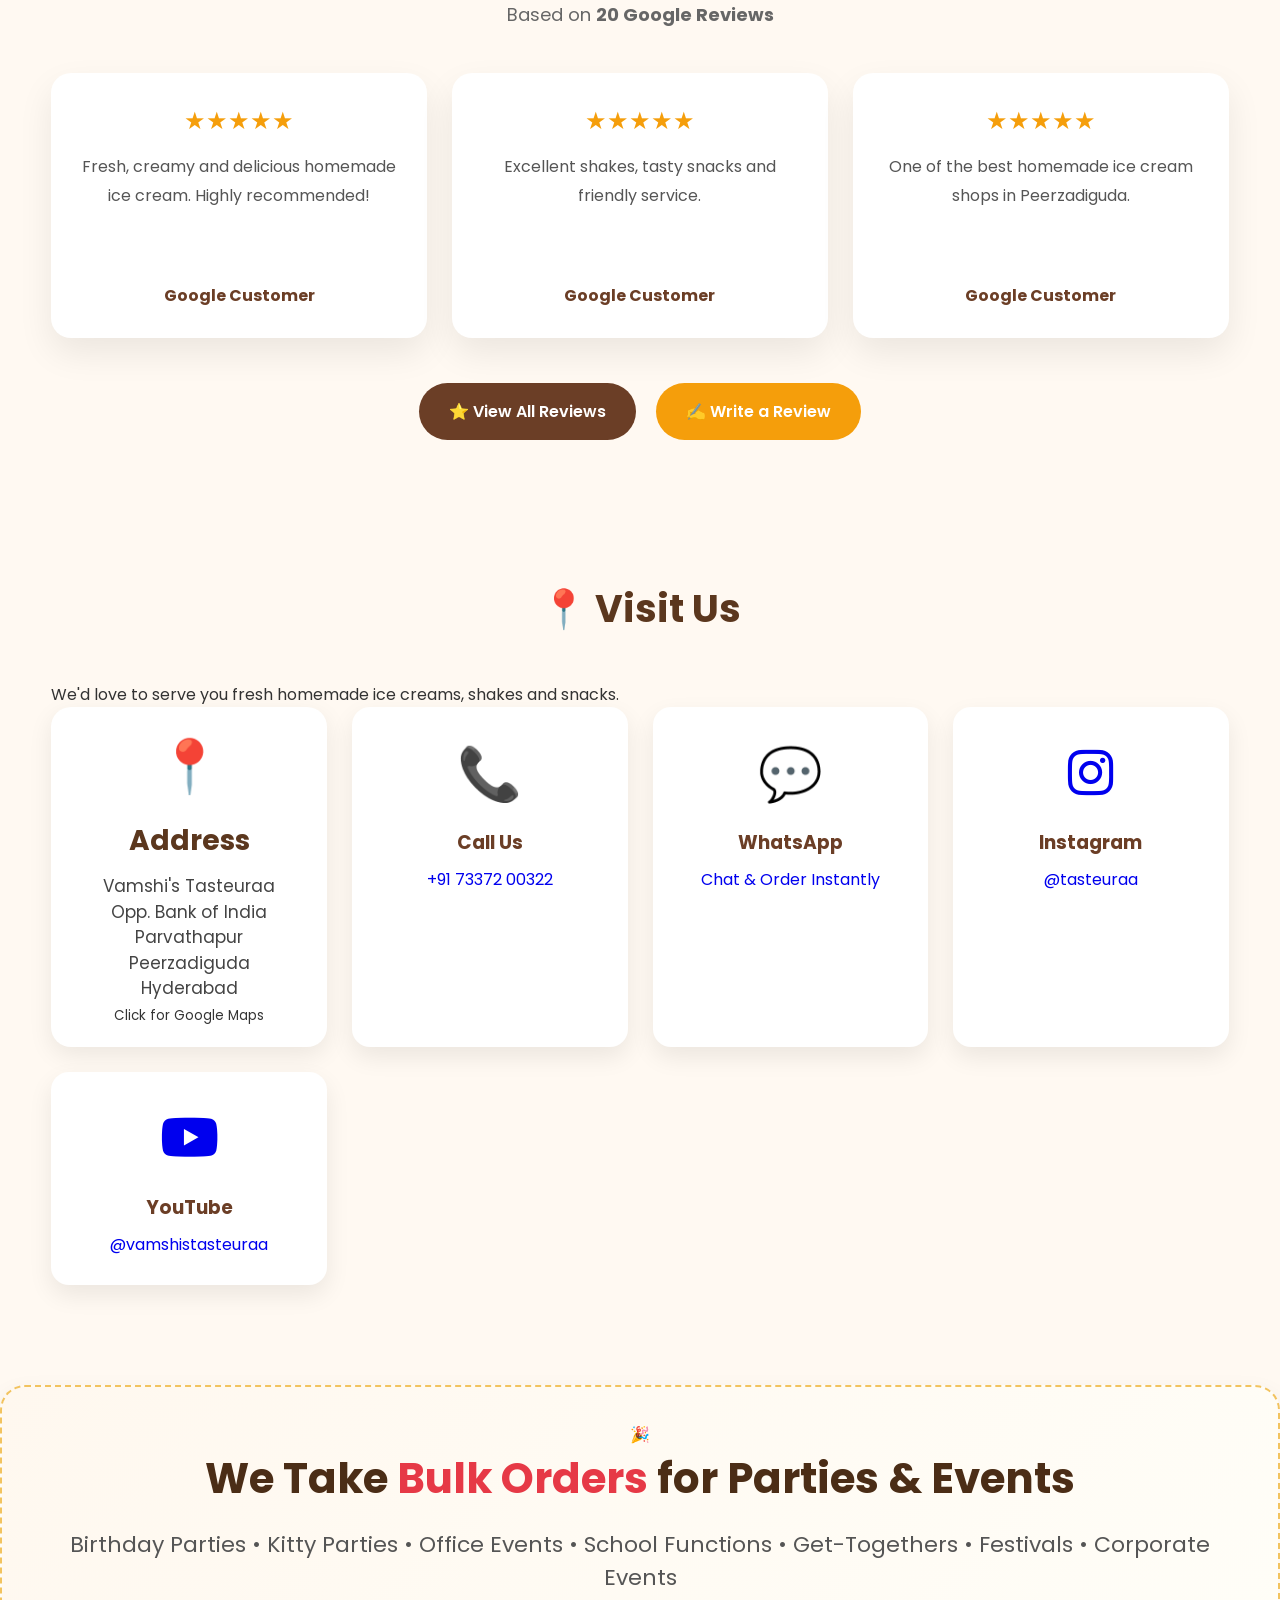
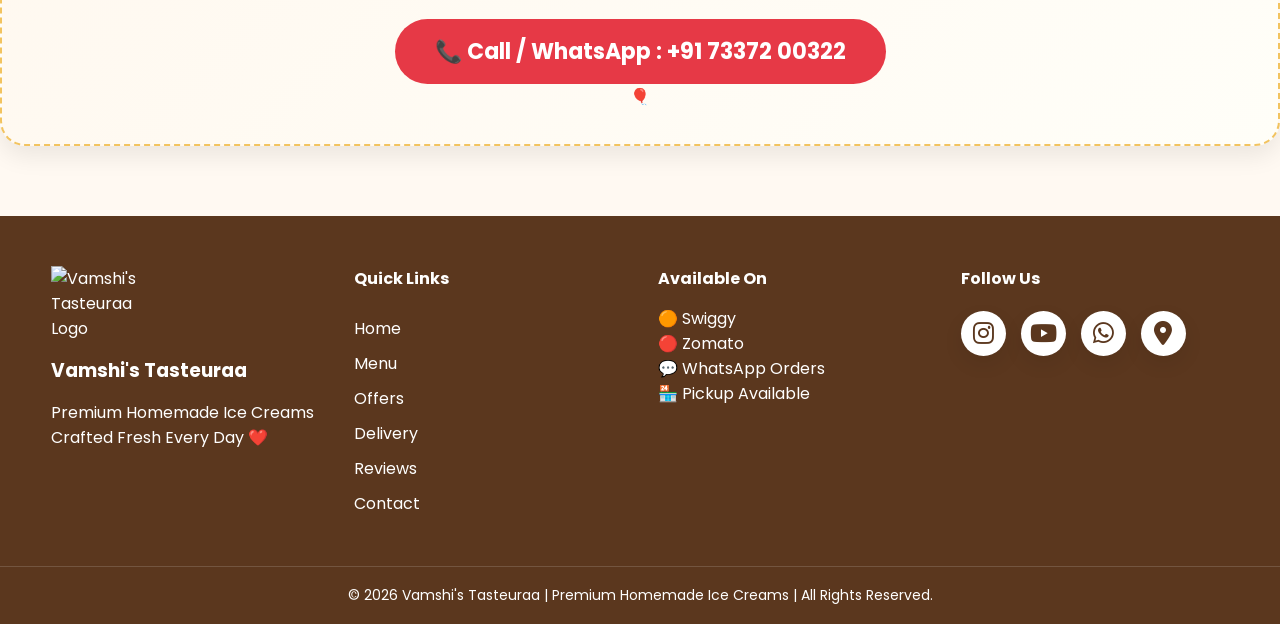
==== commit e108e334: "Update index.html" ====
--- a/index.html
+++ b/index.html
@@ -908,22 +908,16 @@
             DELIVERY INFORMATION
 ====================================== -->
 
-<section
-id="delivery"
-class="delivery">
+<section id="delivery" class="delivery">
 
     <div class="container">
 
         <h2 class="section-title">
-
             🚚 Delivery Information
-
         </h2>
 
         <p class="section-subtitle">
-
             Freshly prepared and delivered with care.
-
         </p>
 
         <div class="delivery-grid">
@@ -931,28 +925,15 @@
             <div class="delivery-card">
 
                 <div class="special-icon">
-
                     📍
-
-                </div>
-
-                <h3>
-
-                    Delivery Area
-
-                </h3>
-
-                <p>
-
+                </div>
+
+                <h3>Delivery Area</h3>
+
+                <p>
                     We currently deliver within
-
-                    <strong>3 KM</strong>
-
-                    of
-
-                    <strong>Vamshi's Tasteuraa,
-                    Peerzadiguda.</strong>
-
+                    <strong>3 KM</strong> of
+                    <strong>Vamshi's Tasteuraa, Peerzadiguda.</strong>
                 </p>
 
             </div>
@@ -960,27 +941,15 @@
             <div class="delivery-card">
 
                 <div class="special-icon">
-
                     🎉
-
-                </div>
-
-                <h3>
-
-                    FREE Delivery
-
-                </h3>
-
-                <p>
-
-                    Orders of
-
-                    <strong>₹299 & Above</strong>
-
-                    enjoy
-
-                    <strong>FREE Delivery.</strong>
-
+                </div>
+
+                <h3>FREE Delivery</h3>
+
+                <p>
+                    <strong>FREE Delivery</strong> on orders of
+                    <strong>₹299 & Above</strong> within
+                    <strong>3 KM.</strong>
                 </p>
 
             </div>
@@ -988,27 +957,16 @@
             <div class="delivery-card">
 
                 <div class="special-icon">
-
                     💰
-
-                </div>
-
-                <h3>
-
-                    Delivery Charges
-
-                </h3>
-
-                <p>
-
+                </div>
+
+                <h3>Delivery Charges</h3>
+
+                <p>
                     Orders below
-
-                    <strong>₹299</strong>
-
-                    are delivered for only
-
+                    <strong>₹299</strong> within
+                    <strong>3 KM</strong> are delivered for only
                     <strong>₹49.</strong>
-
                 </p>
 
             </div>
@@ -1016,23 +974,16 @@
             <div class="delivery-card">
 
                 <div class="special-icon">
-
-                    🍨
-
-                </div>
-
-                <h3>
-
-                    Freshness Promise
-
-                </h3>
-
-                <p>
-
-                    Every order is freshly prepared,
-                    hygienically packed and delivered
-                    with care.
-
+                    🛵
+                </div>
+
+                <h3>Extended Delivery</h3>
+
+                <p>
+                    Live beyond <strong>3 KM?</strong> No worries!
+                    We can still deliver your order through
+                    <strong>Rapido</strong>. Applicable Rapido delivery
+                    charges will be paid by the customer.
                 </p>
 
             </div>
@@ -1042,12 +993,9 @@
         <div class="delivery-note">
 
             💡
-
             <strong>
-
-                Spend ₹299 or more and enjoy FREE Delivery
-                within 3 KM.
-
+                FREE Delivery on orders of ₹299 & Above within 3 KM.
+                Beyond 3 KM, applicable Rapido delivery charges will be paid by the customer.
             </strong>
 
         </div>
--- a/css/style.css
+++ b/css/style.css
@@ -309,7 +309,42 @@
     margin-bottom:18px;
 
 }
-
+/* =====================================
+        TRUST BANNER
+===================================== */
+
+.trust-banner{
+    background:#fff;
+    padding:18px 0;
+    border-top:1px solid #eee;
+    border-bottom:1px solid #eee;
+}
+
+.trust-items{
+    display:flex;
+    justify-content:center;
+    align-items:center;
+    gap:35px;
+    flex-wrap:wrap;
+}
+
+.trust-item{
+    font-weight:600;
+    color:#5B3523;
+    font-size:15px;
+}
+
+@media(max-width:768px){
+
+    .trust-items{
+        gap:15px;
+    }
+
+    .trust-item{
+        font-size:14px;
+    }
+
+}
 /* =====================================
         HERO ABOUT
 ===================================== */
